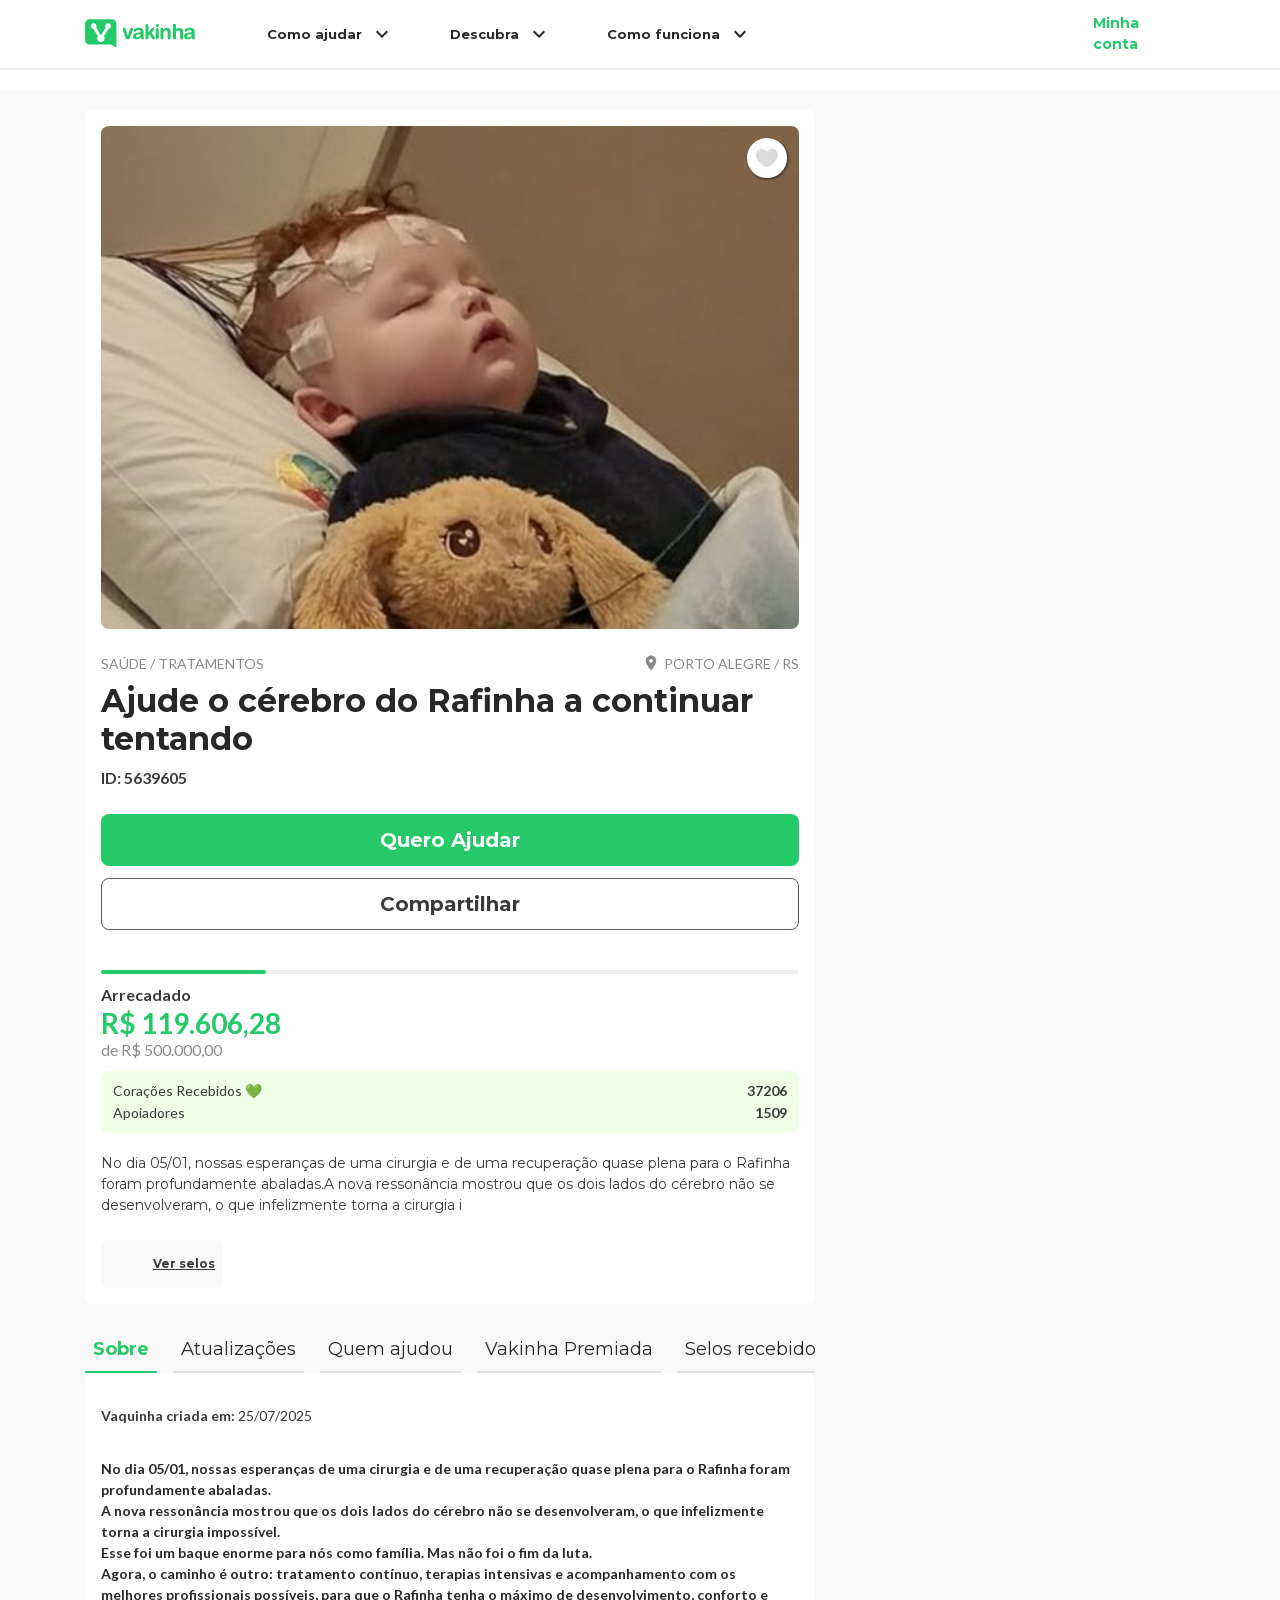
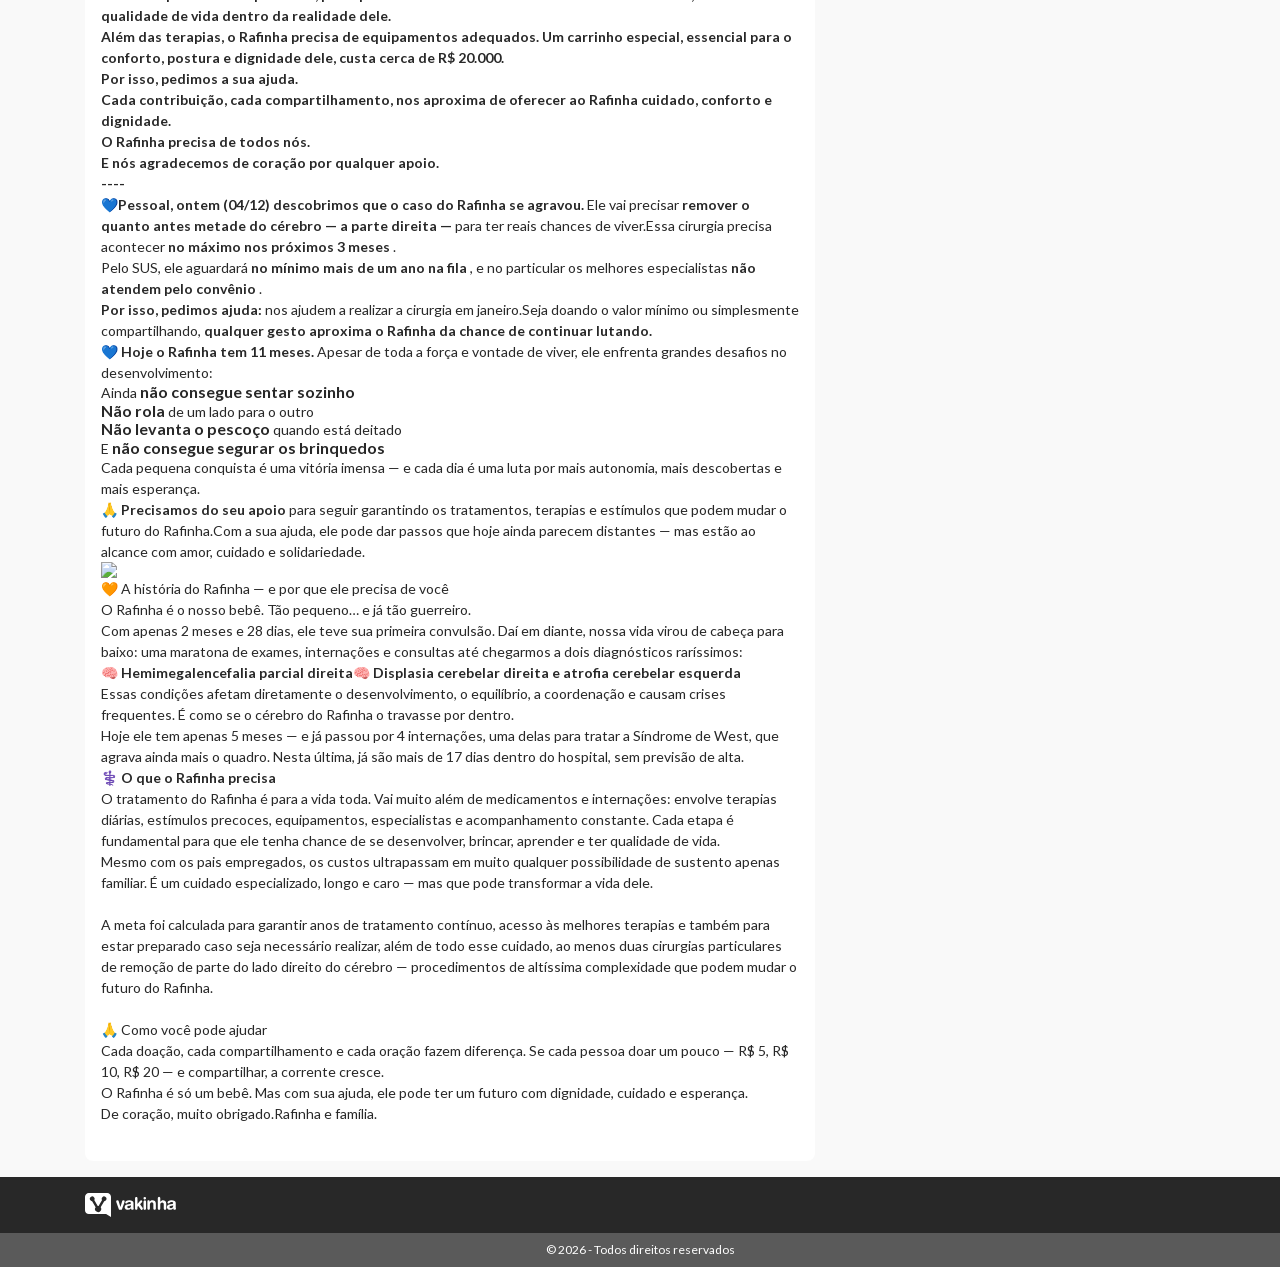
==== index.html @ 7bec9441 "Corrige propagacao e envio de UTMs e campanhas para Utmify" ====
<!DOCTYPE html>
<html lang="pt-BR">

<head>
  <title data-next-head="">Ajude o cérebro do Rafinha a continuar tentando | Organizada por Paulo</title>
  <meta charset="utf-8" data-next-head="">
  <meta name="viewport" content="width=device-width, initial-scale=1.0" data-next-head="">
  <meta name="description"
    content="A vaquinha Ajude o cérebro do Rafinha a continuar tentando foi criada no dia 25/07/2025 na categoria Saúde / Tratamentos com meta de R$ 500.000,00. Ela já recebeu 1496 doações. Ajude você também!"
    data-next-head="">
  <!-- Meta Pixel Code -->
  <script>
    !function (f, b, e, v, n, t, s) {
      if (f.fbq) return; n = f.fbq = function () {
        n.callMethod ?
          n.callMethod.apply(n, arguments) : n.queue.push(arguments)
      };
      if (!f._fbq) f._fbq = n; n.push = n; n.loaded = !0; n.version = '2.0';
      n.queue = []; t = b.createElement(e); t.async = !0;
      t.src = v; s = b.getElementsByTagName(e)[0];
      s.parentNode.insertBefore(t, s)
    }(window, document, 'script',
      'https://connect.facebook.net/en_US/fbevents.js');
    fbq('init', '2330554544350674');
    fbq('track', 'PageView');
  </script>
  <noscript><img height="1" width="1" style="display:none"
      src="https://www.facebook.com/tr?id=2330554544350674&ev=PageView&noscript=1" /></noscript>
  <!-- End Meta Pixel Code -->

  <script src="https://cdn.utmify.com.br/scripts/utms/latest.js" data-utmify-prevent-xcod-sck data-utmify-prevent-subids
    async defer></script>
  <link rel="icon" href="images/favicon.ico" type="image/x-icon" data-next-head="">
  <link rel="shortcut icon" href="images/favicon.ico" type="image/x-icon" data-next-head="">
  <link rel="apple-touch-icon" href="images/apple-touch-icon.png" data-next-head="">
  <link rel="apple-touch-icon" sizes="57x57" href="images/apple-touch-icon-57x57.png" data-next-head="">
  <link rel="apple-touch-icon" sizes="72x72" href="images/apple-touch-icon-72x72.png" data-next-head="">
  <link rel="apple-touch-icon" sizes="76x76" href="images/apple-touch-icon-76x76.png" data-next-head="">
  <link rel="apple-touch-icon" sizes="114x114" href="images/apple-touch-icon-114x114.png" data-next-head="">
  <link rel="apple-touch-icon" sizes="120x120" href="images/apple-touch-icon-120x120.png" data-next-head="">
  <link rel="apple-touch-icon" sizes="144x144" href="images/apple-touch-icon-144x144.png" data-next-head="">
  <link rel="apple-touch-icon" sizes="152x152" href="images/apple-touch-icon-152x152.png" data-next-head="">
  <link rel="canonical" href="https://www.vakinha.com.br/vaquinha/vamos-ajudar-o-rafinha-a-vencer" data-next-head="">
  <script type="application/ld+json"
    data-next-head="">{"@context":"https://schema.org","@type":"Organization","name":"Vakinha","legalName":"Vakinha Plataforma de Arrecadação Ltda","url":"https://www.vakinha.com.br","logo":"https://static.vakinha.com.br/static/v4/logo.png","description":"Milhares de pessoas arrecadam mais no Vakinha. Crie sua vaquinha grátis e conte com milhões de doadores para ajudar sua causa.","foundingDate":"2009","taxID":"22.831.673/0001-26","areaServed":"BR","address":{"@type":"PostalAddress","addressLocality":"Porto Alegre","addressRegion":"RS","addressCountry":"BR"},"sameAs":["https://www.facebook.com/Vakinha.com.br","https://www.instagram.com/vakinha","https://www.youtube.com/channel/UCQXfS5M0UZ-3OLtC8MlgNoA","https://www.tiktok.com/@onlinevakinha","https://x.com/vakinha","https://www.linkedin.com/company/vakinha/posts/?feedView=all"],"contactPoint":{"@type":"ContactPoint","contactType":"Atendimento ao cliente","telephone":"+55-51-3500-0299","url":"https://www.vakinha.com.br/fale-conosco","availableLanguage":"Portuguese"}}</script>
  <link rel="preload" fetchpriority="high"
    href="https://static.vakinha.com.br/uploads/vakinha/image/5639605/f3a66038-1641-4a28-963e-36602d174f13.jpeg?ims=700x410"
    as="image" data-next-head="">
  <meta name="robots" content="index, follow, max-image-preview:large" data-next-head="">
  <meta property="fb:app_id" content="384822005017520" data-next-head="">
  <meta property="og:type" content="website" data-next-head="">
  <meta property="og:url" content="https://www.vakinha.com.br/vaquinha/vamos-ajudar-o-rafinha-a-vencer"
    data-next-head="">
  <meta property="og:title" content="Ajude o cérebro do Rafinha a continuar tentando" data-next-head="">
  <meta property="og:description"
    content="Doar faz bem e você faz a diferença! Conheça minha vaquinha: Ajude o cérebro do Rafinha a continuar tentando"
    data-next-head="">
  <meta property="og:image" content="images/f3a66038-1641-4a28-963e-36602d174f13_1.jpeg" data-next-head="">
  <meta property="og:image:secure_url" content="images/f3a66038-1641-4a28-963e-36602d174f13_1.jpeg" data-next-head="">
  <meta property="og:locale" content="pt_BR" data-next-head="">
  <meta property="og:site_name" content="Vaquinhas online | Vakinha.com.br" data-next-head="">
  <script type="application/ld+json"
    data-next-head="">{"@context":"https://schema.org","@type":"NewsArticle","headline":"Ajude o cérebro do Rafinha a continuar tentando","image":["https://static.vakinha.com.br/uploads/vakinha/image/5639605/f3a66038-1641-4a28-963e-36602d174f13.jpeg?ims=1200x630","https://static.vakinha.com.br/uploads/vakinha/image/5639605/f3a66038-1641-4a28-963e-36602d174f13.jpeg?ims=340x170","https://static.vakinha.com.br/uploads/vakinha/image/5639605/f3a66038-1641-4a28-963e-36602d174f13.jpeg?ims=700x410"],"articleBody":"No dia 05/01, nossas esperanças de uma cirurgia e de uma recuperação quase plena para o Rafinha foram profundamente abaladas.A nova ressonância mostrou que os dois lados do cérebro não se desenvolveram, o que infelizmente torna a cirurgia impossível.Esse foi um baque enorme para nós como família. Mas não foi o fim da luta.Agora, o caminho é outro: tratamento contínuo, terapias intensivas e acompanhamento com os melhores profissionais possíveis, para que o Rafinha tenha o máximo de desenvolvimento, conforto e qualidade de vida dentro da realidade dele.Além das terapias, o Rafinha precisa de equipamentos adequados. Um carrinho especial, essencial para o conforto, postura e dignidade dele, custa cerca de R$ 20.000.Por isso, pedimos a sua ajuda.Cada contribuição, cada compartilhamento, nos aproxima de oferecer ao Rafinha cuidado, conforto e dignidade.O Rafinha precisa de todos nós.E nós agradecemos de coração por qualquer apoio. ----💙Pessoal, ontem (04/12) descobrimos que o caso do Rafinha se agravou.Ele vai precisar remover o quanto antes metade do cérebro — a parte direita — para ter reais chances de viver.Essa cirurgia precisa acontecer no máximo nos próximos 3 meses.Pelo SUS, ele aguardará no mínimo mais de um ano na fila, e no particular os melhores especialistas não atendem pelo convênio.Por isso, pedimos ajuda: nos ajudem a realizar a cirurgia em janeiro.Seja doando o valor mínimo ou simplesmente compartilhando, qualquer gesto aproxima o Rafinha da chance de continuar lutando.💙 Hoje o Rafinha tem 11 meses.Apesar de toda a força e vontade de viver, ele enfrenta grandes desafios no desenvolvimento:\nAinda não consegue sentar sozinho\n\n\nNão rola de um lado para o outro\n\nNão levanta o pescoço quando está deitado\nE não consegue segurar os brinquedos\n\nCada pequena conquista é uma vitória imensa — e cada dia é uma luta por mais autonomia, mais descobertas e mais esperança.🙏 Precisamos do seu apoio para seguir garantindo os tratamentos, terapias e estímulos que podem mudar o futuro do Rafinha.Com a sua ajuda, ele pode dar passos que hoje ainda parecem distantes — mas estão ao alcance com amor, cuidado e solidariedade.🧡 A história do Rafinha — e por que ele precisa de vocêO Rafinha é o nosso bebê. Tão pequeno… e já tão guerreiro.Com apenas 2 meses e 28 dias, ele teve sua primeira convulsão. Daí em diante, nossa vida virou de cabeça para baixo: uma maratona de exames, internações e consultas até chegarmos a dois diagnósticos raríssimos:🧠 Hemimegalencefalia parcial direita🧠 Displasia cerebelar direita e atrofia cerebelar esquerdaEssas condições afetam diretamente o desenvolvimento, o equilíbrio, a coordenação e causam crises frequentes. É como se o cérebro do Rafinha o travasse por dentro.Hoje ele tem apenas 5 meses — e já passou por 4 internações, uma delas para tratar a Síndrome de West, que agrava ainda mais o quadro. Nesta última, já são mais de 17 dias dentro do hospital, sem previsão de alta.⚕️ O que o Rafinha precisaO tratamento do Rafinha é para a vida toda. Vai muito além de medicamentos e internações: envolve terapias diárias, estímulos precoces, equipamentos, especialistas e acompanhamento constante. Cada etapa é fundamental para que ele tenha chance de se desenvolver, brincar, aprender e ter qualidade de vida.Mesmo com os pais empregados, os custos ultrapassam em muito qualquer possibilidade de sustento apenas familiar. É um cuidado especializado, longo e caro — mas que pode transformar a vida dele. A meta foi calculada para garantir anos de tratamento contínuo, acesso às melhores terapias e também para estar preparado caso seja necessário realizar, além de todo esse cuidado, ao menos duas cirurgias particulares de remoção de parte do lado direito do cérebro — procedimentos de altíssima complexidade que podem mudar o futuro do Rafinha. 🙏 Como você pode ajudarCada doação, cada compartilhamento e cada oração fazem diferença. Se cada pessoa doar um pouco — R$ 5, R$ 10, R$ 20 — e compartilhar, a corrente cresce.O Rafinha é só um bebê. Mas com sua ajuda, ele pode ter um futuro com dignidade, cuidado e esperança.De coração, muito obrigado.Rafinha e família. ","datePublished":"2025-07-25T18:05:12.146-03:00","dateModified":"2025-07-25T18:05:12.146-03:00","author":[{"@type":"Person","name":"Paulo","url":"https://vakinha.com.br/usuario/paulo-alberto-boesing"}],"publisher":{"@type":"Organization","name":"Vakinha","logo":{"@type":"ImageObject","contentUrl":"https://static.vakinha.com.br/static/v4/LOGO.png?ims=500x"}}}</script>
  <script type="application/ld+json"
    data-next-head="">{"@context":"https://schema.org","@type":"DonateAction","currency":"BRL","value":113963.55,"name":"Ajude o cérebro do Rafinha a continuar tentando","description":"No dia 05/01, nossas esperanças de uma cirurgia e de uma recuperação quase plena para o Rafinha foram profundamente abaladas.A nova ressonância mostrou que os dois lados do cérebro não se desenvolveram, o que infelizmente torna a cirurgia impossível.Esse foi um baque enorme para nós como família. Mas não foi o fim da luta.Agora, o caminho é outro: tratamento contínuo, terapias intensivas e acompanhamento com os melhores profissionais possíveis, para que o Rafinha tenha o máximo de desenvolvimento, conforto e qualidade de vida dentro da realidade dele.Além das terapias, o Rafinha precisa de equipamentos adequados. Um carrinho especial, essencial para o conforto, postura e dignidade dele, custa cerca de R$ 20.000.Por isso, pedimos a sua ajuda.Cada contribuição, cada compartilhamento, nos aproxima de oferecer ao Rafinha cuidado, conforto e dignidade.O Rafinha precisa de todos nós.E nós agradecemos de coração por qualquer apoio. ----💙Pessoal, ontem (04/12) descobrimos que o caso do Rafinha se agravou.Ele vai precisar remover o quanto antes metade do cérebro — a parte direita — para ter reais chances de viver.Essa cirurgia precisa acontecer no máximo nos próximos 3 meses.Pelo SUS, ele aguardará no mínimo mais de um ano na fila, e no particular os melhores especialistas não atendem pelo convênio.Por isso, pedimos ajuda: nos ajudem a realizar a cirurgia em janeiro.Seja doando o valor mínimo ou simplesmente compartilhando, qualquer gesto aproxima o Rafinha da chance de continuar lutando.💙 Hoje o Rafinha tem 11 meses.Apesar de toda a força e vontade de viver, ele enfrenta grandes desafios no desenvolvimento:\nAinda não consegue sentar sozinho\n\n\nNão rola de um lado para o outro\n\nNão levanta o pescoço quando está deitado\nE não consegue segurar os brinquedos\n\nCada pequena conquista é uma vitória imensa — e cada dia é uma luta por mais autonomia, mais descobertas e mais esperança.🙏 Precisamos do seu apoio para seguir garantindo os tratamentos, terapias e estímulos que podem mudar o futuro do Rafinha.Com a sua ajuda, ele pode dar passos que hoje ainda parecem distantes — mas estão ao alcance com amor, cuidado e solidariedade.🧡 A história do Rafinha — e por que ele precisa de vocêO Rafinha é o nosso bebê. Tão pequeno… e já tão guerreiro.Com apenas 2 meses e 28 dias, ele teve sua primeira convulsão. Daí em diante, nossa vida virou de cabeça para baixo: uma maratona de exames, internações e consultas até chegarmos a dois diagnósticos raríssimos:🧠 Hemimegalencefalia parcial direita🧠 Displasia cerebelar direita e atrofia cerebelar esquerdaEssas condições afetam diretamente o desenvolvimento, o equilíbrio, a coordenação e causam crises frequentes. É como se o cérebro do Rafinha o travasse por dentro.Hoje ele tem apenas 5 meses — e já passou por 4 internações, uma delas para tratar a Síndrome de West, que agrava ainda mais o quadro. Nesta última, já são mais de 17 dias dentro do hospital, sem previsão de alta.⚕️ O que o Rafinha precisaO tratamento do Rafinha é para a vida toda. Vai muito além de medicamentos e internações: envolve terapias diárias, estímulos precoces, equipamentos, especialistas e acompanhamento constante. Cada etapa é fundamental para que ele tenha chance de se desenvolver, brincar, aprender e ter qualidade de vida.Mesmo com os pais empregados, os custos ultrapassam em muito qualquer possibilidade de sustento apenas familiar. É um cuidado especializado, longo e caro — mas que pode transformar a vida dele. A meta foi calculada para garantir anos de tratamento contínuo, acesso às melhores terapias e também para estar preparado caso seja necessário realizar, além de todo esse cuidado, ao menos duas cirurgias particulares de remoção de parte do lado direito do cérebro — procedimentos de altíssima complexidade que podem mudar o futuro do Rafinha. 🙏 Como você pode ajudarCada doação, cada compartilhamento e cada oração fazem diferença. Se cada pessoa doar um pouco — R$ 5, R$ 10, R$ 20 — e compartilhar, a corrente cresce.O Rafinha é só um bebê. Mas com sua ajuda, ele pode ter um futuro com dignidade, cuidado e esperança.De coração, muito obrigado.Rafinha e família. ","target":{"@type":"EntryPoint","urlTemplate":"https://vakinha.com.br/vaquinha/vamos-ajudar-o-rafinha-a-vencer"},"recipient":{"@type":"Person","name":"Paulo","url":"https://vakinha.com.br/usuario/paulo-alberto-boesing"}}</script>
  <script type="application/ld+json"
    data-next-head="">{"@context":"https://schema.org","@type":"FAQPage","mainEntity":[{"@type":"Question","name":"Como ajudar Paulo?","acceptedAnswer":{"@type":"Answer","text":"Fazendo uma doação diretamente pelo Vakinha.com.br Compartilhando a vaquinha nas suas redes sociais Divulgando para amigos e familiares que possam se sensibilizar com a causa Doando via PIX rafinha@vakinha.com.br."}},{"@type":"Question","name":"Quando a vaquinha foi criada?","acceptedAnswer":{"@type":"Answer","text":"A vaquinha Ajude o cérebro do Rafinha a continuar tentando foi criada em 25/07/2025."}},{"@type":"Question","name":"Qual a meta da vaquinha Ajude o cérebro do Rafinha a continuar tentando?","acceptedAnswer":{"@type":"Answer","text":"Meta: R$ 500.000,00."}},{"@type":"Question","name":"Como posso ajudar via chave PIX?","acceptedAnswer":{"@type":"Answer","text":"Chave PIX: rafinha@vakinha.com.br. Tipo de chave: E-mail. Importante: Ao fazer uma doação via PIX, entre em contato com o criador da vaquinha para informar sobre a doação, assim podemos agradecer e manter o controle das contribuições."}},{"@type":"Question","name":"Quanto a vaquinha já arrecadou?","acceptedAnswer":{"@type":"Answer","text":"Valor arrecadado: R$ 113.963,55 Percentual da meta: 24% Número de doadores: 1496 Última atualização: 30/07/2026"}}]}</script>
  <link rel="preload" href="/_next/static/media/b5215411e8ce7768-s.p.woff2" as="font" type="font/woff2"
    crossorigin="anonymous" data-next-font="size-adjust">
  <link rel="preload" href="/_next/static/media/155cae559bbd1a77-s.p.woff2" as="font" type="font/woff2"
    crossorigin="anonymous" data-next-font="size-adjust">
  <link rel="preload" href="/_next/static/media/25460892714ab800-s.p.woff2" as="font" type="font/woff2"
    crossorigin="anonymous" data-next-font="size-adjust">
  <link rel="preload" href="/_next/static/media/6d664cce900333ee-s.p.woff2" as="font" type="font/woff2"
    crossorigin="anonymous" data-next-font="size-adjust">
  <link rel="preload" href="/_next/static/media/9364c9a9ce248cb1-s.p.woff2" as="font" type="font/woff2"
    crossorigin="anonymous" data-next-font="size-adjust">
  <link rel="preload" href="/_next/static/media/7ff6869a1704182a-s.p.woff2" as="font" type="font/woff2"
    crossorigin="anonymous" data-next-font="size-adjust">
  <link rel="preload" href="/_next/static/media/4de1fea1a954a5b6-s.p.woff2" as="font" type="font/woff2"
    crossorigin="anonymous" data-next-font="size-adjust">
  <link rel="preload" href="/_next/static/media/756f9c755543fe29-s.p.woff2" as="font" type="font/woff2"
    crossorigin="anonymous" data-next-font="size-adjust">
  <link rel="preload" href="/_next/static/media/2fb5d94d8dca0cc5-s.p.woff2" as="font" type="font/woff2"
    crossorigin="anonymous" data-next-font="size-adjust">
  <link rel="preload" href="/_next/static/media/904be59b21bd51cb-s.p.woff2" as="font" type="font/woff2"
    crossorigin="anonymous" data-next-font="size-adjust">
  <link rel="preload" href="css/cdd618e4d06e6581.css" as="style">
  <link rel="stylesheet" href="css/cdd618e4d06e6581.css" data-n-g="">
  <link rel="preload" href="css/a29a5c0337d7d678.css" as="style">
  <link rel="stylesheet" href="css/a29a5c0337d7d678.css" data-n-p="">
  <noscript data-n-css="">
  </noscript>
  <style id="__jsx-1632331453">
    html {
      font-family: 'Lato', 'Lato Fallback', arial, 'Montserrat', 'Montserrat Fallback', arial
    }
  </style>
  <style data-styled="" data-styled-version="5.3.11">
    .gduZIE {
      width: 100%;
      padding-right: 15px;
      padding-left: 15px;
      margin-right: auto;
      margin-left: auto;
    }

    /*!sc*/
    @media (min-width:576px) {
      .gduZIE {
        max-width: 540px;
      }
    }

    /*!sc*/
    @media (min-width:768px) {
      .gduZIE {
        max-width: 720px;
      }
    }

    /*!sc*/
    @media (min-width:992px) {
      .gduZIE {
        max-width: 960px;
      }
    }

    /*!sc*/
    @media (min-width:1200px) {
      .gduZIE {
        max-width: 1140px;
      }
    }

    /*!sc*/
    data-styled.g1[id="sc-aXZVg"] {
      content: "gduZIE,"
    }

    /*!sc*/
    .eWGeoZ {
      display: -ms-flexbox;
      display: -webkit-box;
      display: -webkit-flex;
      display: -ms-flexbox;
      display: flex;
      -ms-flex-wrap: wrap;
      -webkit-flex-wrap: wrap;
      -ms-flex-wrap: wrap;
      flex-wrap: wrap;
      margin-right: -15px;
      margin-left: -15px;
    }

    /*!sc*/
    data-styled.g2[id="sc-gEvEer"] {
      content: "eWGeoZ,"
    }

    /*!sc*/
    .khNLdt {
      position: relative;
      width: 100%;
      min-height: 1px;
      padding-right: 15px;
      padding-left: 15px;
    }

    /*!sc*/
    @media (min-width:992px) {
      .khNLdt {
        -ms-flex: 0 0 66.66666666666667%;
        -webkit-flex: 0 0 66.66666666666667%;
        -ms-flex: 0 0 66.66666666666667%;
        flex: 0 0 66.66666666666667%;
        max-width: 66.66666666666667%;
      }
    }

    /*!sc*/
    .eTWelm {
      position: relative;
      width: 100%;
      min-height: 1px;
      padding-right: 15px;
      padding-left: 15px;
    }

    /*!sc*/
    @media (min-width:992px) {
      .eTWelm {
        -ms-flex: 0 0 33.333333333333336%;
        -webkit-flex: 0 0 33.333333333333336%;
        -ms-flex: 0 0 33.333333333333336%;
        flex: 0 0 33.333333333333336%;
        max-width: 33.333333333333336%;
      }
    }

    /*!sc*/
    .khhZFc {
      position: relative;
      width: 100%;
      min-height: 1px;
      padding-right: 15px;
      padding-left: 15px;
    }

    /*!sc*/
    @media (min-width:768px) {
      .khhZFc {
        -ms-flex: 0 0 50%;
        -webkit-flex: 0 0 50%;
        -ms-flex: 0 0 50%;
        flex: 0 0 50%;
        max-width: 50%;
      }
    }

    /*!sc*/
    .iYwwGg {
      position: relative;
      width: 100%;
      min-height: 1px;
      padding-right: 15px;
      padding-left: 15px;
    }

    /*!sc*/
    @media (max-width:574px) {
      .iYwwGg {
        -ms-flex: 0 0 50%;
        -webkit-flex: 0 0 50%;
        -ms-flex: 0 0 50%;
        flex: 0 0 50%;
        max-width: 50%;
      }
    }

    /*!sc*/
    @media (min-width:768px) {
      .iYwwGg {
        -ms-flex: 0 0 50%;
        -webkit-flex: 0 0 50%;
        -ms-flex: 0 0 50%;
        flex: 0 0 50%;
        max-width: 50%;
      }
    }

    /*!sc*/
    .fvLRqu {
      position: relative;
      width: 100%;
      min-height: 1px;
      padding-right: 15px;
      padding-left: 15px;
    }

    /*!sc*/
    @media (max-width:574px) {
      .fvLRqu {
        -ms-flex: 0 0 50%;
        -webkit-flex: 0 0 50%;
        -ms-flex: 0 0 50%;
        flex: 0 0 50%;
        max-width: 50%;
      }
    }

    /*!sc*/
    @media (min-width:768px) {
      .fvLRqu {
        -ms-flex: 0 0 25%;
        -webkit-flex: 0 0 25%;
        -ms-flex: 0 0 25%;
        flex: 0 0 25%;
        max-width: 25%;
      }
    }

    /*!sc*/
    data-styled.g3[id="sc-eqUAAy"] {
      content: "khNLdt,eTWelm,khhZFc,iYwwGg,fvLRqu,"
    }

    /*!sc*/
    html {
      -webkit-box-sizing: border-box;
      box-sizing: border-box;
      -ms-overflow-style: scrollbar;
    }

    /*!sc*/
    *,
    *::before,
    *::after {
      -webkit-box-sizing: inherit;
      box-sizing: inherit;
    }

    /*!sc*/
    data-styled.g4[id="sc-global-czSCUT1"] {
      content: "sc-global-czSCUT1,"
    }

    /*!sc*/
    @import url('https://fonts.googleapis.com/css2?family=Lato:ital,wght@0,300;0,400;0,700;0,900;1,300;1,400;1,700;1,900&family=Montserrat:ital,wght@0,300;0,400;0,700;0,900;1,300;1,400;1,700;1,900&display=swap');

    /*!sc*/
    .iDPPOo {
      font-weight: 700;
      color: #282828;
      white-space: nowrap;
      -webkit-text-decoration: none;
      text-decoration: none;
      text-transform: none;
      font-family: 'Montserrat', 'Montserrat Fallback', arial, Arial, sans-serif;
    }

    /*!sc*/
    .iDPPOo * {
      color: #282828;
    }

    /*!sc*/
    @media (min-width:768px) {
      .iDPPOo {
        font-size: 16px;
        line-height: 24px;
      }

      .iDPPOo * {
        font-size: 16px;
      }
    }

    /*!sc*/
    @media (max-width:767px) {
      .iDPPOo {
        font-size: 16px;
        line-height: 24px;
      }

      .iDPPOo * {
        font-size: 16px;
      }
    }

    /*!sc*/
    @import url('https://fonts.googleapis.com/css2?family=Lato:ital,wght@0,300;0,400;0,700;0,900;1,300;1,400;1,700;1,900&family=Montserrat:ital,wght@0,300;0,400;0,700;0,900;1,300;1,400;1,700;1,900&display=swap');

    /*!sc*/
    .jgfbN {
      font-weight: 700;
      color: #24ca68;
      -webkit-text-decoration: none;
      text-decoration: none;
      text-transform: none;
      font-family: 'Montserrat', 'Montserrat Fallback', arial, Arial, sans-serif;
    }

    /*!sc*/
    .jgfbN * {
      color: #24ca68;
    }

    /*!sc*/
    @media (min-width:768px) {
      .jgfbN {
        font-size: 14px;
        line-height: 21px;
      }

      .jgfbN * {
        font-size: 14px;
      }
    }

    /*!sc*/
    @media (max-width:767px) {
      .jgfbN {
        font-size: 14px;
        line-height: 21px;
      }

      .jgfbN * {
        font-size: 14px;
      }
    }

    /*!sc*/
    @import url('https://fonts.googleapis.com/css2?family=Lato:ital,wght@0,300;0,400;0,700;0,900;1,300;1,400;1,700;1,900&family=Montserrat:ital,wght@0,300;0,400;0,700;0,900;1,300;1,400;1,700;1,900&display=swap');

    /*!sc*/
    .kRpTIg {
      font-weight: 700;
      color: #fff;
      white-space: nowrap;
      -webkit-text-decoration: none;
      text-decoration: none;
      text-transform: none;
      font-family: 'Montserrat', 'Montserrat Fallback', arial, Arial, sans-serif;
    }

    /*!sc*/
    .kRpTIg * {
      color: #fff;
    }

    /*!sc*/
    @media (min-width:768px) {
      .kRpTIg {
        font-size: 14px;
        line-height: 21px;
      }

      .kRpTIg * {
        font-size: 14px;
      }
    }

    /*!sc*/
    @media (max-width:767px) {
      .kRpTIg {
        font-size: 14px;
        line-height: 21px;
      }

      .kRpTIg * {
        font-size: 14px;
      }
    }

    /*!sc*/
    @import url('https://fonts.googleapis.com/css2?family=Lato:ital,wght@0,300;0,400;0,700;0,900;1,300;1,400;1,700;1,900&family=Montserrat:ital,wght@0,300;0,400;0,700;0,900;1,300;1,400;1,700;1,900&display=swap');

    /*!sc*/
    .jCjieJ {
      font-weight: 400;
      color: #8a8a8a;
      -webkit-text-decoration: none;
      text-decoration: none;
      text-transform: uppercase;
      font-family: 'Lato', 'Lato Fallback', arial, Arial, sans-serif;
    }

    /*!sc*/
    .jCjieJ * {
      color: #8a8a8a;
    }

    /*!sc*/
    @media (min-width:768px) {
      .jCjieJ {
        font-size: 14px;
        line-height: 21px;
      }

      .jCjieJ * {
        font-size: 14px;
      }
    }

    /*!sc*/
    @media (max-width:767px) {
      .jCjieJ {
        font-size: 10px;
        line-height: 15px;
      }

      .jCjieJ * {
        font-size: 10px;
      }
    }

    /*!sc*/
    @import url('https://fonts.googleapis.com/css2?family=Lato:ital,wght@0,300;0,400;0,700;0,900;1,300;1,400;1,700;1,900&family=Montserrat:ital,wght@0,300;0,400;0,700;0,900;1,300;1,400;1,700;1,900&display=swap');

    /*!sc*/
    .eMKAgq {
      margin: 0;
      font-weight: 700;
      color: #282828;
      -webkit-text-decoration: none;
      text-decoration: none;
      text-transform: none;
      font-family: 'Montserrat', 'Montserrat Fallback', arial, Arial, sans-serif;
    }

    /*!sc*/
    .eMKAgq * {
      color: #282828;
    }

    /*!sc*/
    @media (min-width:768px) {
      .eMKAgq {
        font-size: 32px;
        line-height: 38.4px;
      }

      .eMKAgq * {
        font-size: 32px;
      }
    }

    /*!sc*/
    @media (max-width:767px) {
      .eMKAgq {
        font-size: 24px;
        line-height: 28.799999999999997px;
      }

      .eMKAgq * {
        font-size: 24px;
      }
    }

    /*!sc*/
    @import url('https://fonts.googleapis.com/css2?family=Lato:ital,wght@0,300;0,400;0,700;0,900;1,300;1,400;1,700;1,900&family=Montserrat:ital,wght@0,300;0,400;0,700;0,900;1,300;1,400;1,700;1,900&display=swap');

    /*!sc*/
    .gBNkAM {
      font-weight: 700;
      color: #3a3a3a;
      -webkit-text-decoration: none;
      text-decoration: none;
      text-transform: none;
      font-family: 'Lato', 'Lato Fallback', arial, Arial, sans-serif;
    }

    /*!sc*/
    .gBNkAM * {
      color: #3a3a3a;
    }

    /*!sc*/
    @media (min-width:768px) {
      .gBNkAM {
        font-size: 16px;
        line-height: 24px;
      }

      .gBNkAM * {
        font-size: 16px;
      }
    }

    /*!sc*/
    @media (max-width:767px) {
      .gBNkAM {
        font-size: 14px;
        line-height: 21px;
      }

      .gBNkAM * {
        font-size: 14px;
      }
    }

    /*!sc*/
    @import url('https://fonts.googleapis.com/css2?family=Lato:ital,wght@0,300;0,400;0,700;0,900;1,300;1,400;1,700;1,900&family=Montserrat:ital,wght@0,300;0,400;0,700;0,900;1,300;1,400;1,700;1,900&display=swap');

    /*!sc*/
    .dlBwvE {
      font-weight: 400;
      color: #3a3a3a;
      -webkit-text-decoration: none;
      text-decoration: none;
      text-transform: none;
      font-family: 'Montserrat', 'Montserrat Fallback', arial, Arial, sans-serif;
    }

    /*!sc*/
    .dlBwvE * {
      color: #3a3a3a;
    }

    /*!sc*/
    @media (min-width:768px) {
      .dlBwvE {
        font-size: 14px;
        line-height: 21px;
      }

      .dlBwvE * {
        font-size: 14px;
      }
    }

    /*!sc*/
    @media (max-width:767px) {
      .dlBwvE {
        font-size: 12px;
        line-height: 18px;
      }

      .dlBwvE * {
        font-size: 12px;
      }
    }

    /*!sc*/
    @import url('https://fonts.googleapis.com/css2?family=Lato:ital,wght@0,300;0,400;0,700;0,900;1,300;1,400;1,700;1,900&family=Montserrat:ital,wght@0,300;0,400;0,700;0,900;1,300;1,400;1,700;1,900&display=swap');

    /*!sc*/
    .jKFlAz {
      font-weight: 700;
      color: #3BA7B8;
      -webkit-text-decoration: none;
      text-decoration: none;
      text-transform: none;
      font-family: 'Montserrat', 'Montserrat Fallback', arial, Arial, sans-serif;
      cursor: pointer;
    }

    /*!sc*/
    .jKFlAz * {
      color: #3BA7B8;
    }

    /*!sc*/
    @media (min-width:768px) {
      .jKFlAz {
        font-size: 14px;
        line-height: 21px;
      }

      .jKFlAz * {
        font-size: 14px;
      }
    }

    /*!sc*/
    @media (max-width:767px) {
      .jKFlAz {
        font-size: 12px;
        line-height: 18px;
      }

      .jKFlAz * {
        font-size: 12px;
      }
    }

    /*!sc*/
    @import url('https://fonts.googleapis.com/css2?family=Lato:ital,wght@0,300;0,400;0,700;0,900;1,300;1,400;1,700;1,900&family=Montserrat:ital,wght@0,300;0,400;0,700;0,900;1,300;1,400;1,700;1,900&display=swap');

    /*!sc*/
    .kTFsLt {
      font-weight: 700;
      color: #3a3a3a;
      -webkit-text-decoration: underline;
      text-decoration: underline;
      text-transform: none;
      font-family: 'Montserrat', 'Montserrat Fallback', arial, Arial, sans-serif;
      cursor: pointer;
    }

    /*!sc*/
    .kTFsLt * {
      color: #3a3a3a;
    }

    /*!sc*/
    @media (min-width:768px) {
      .kTFsLt {
        font-size: 12px;
        line-height: 18px;
      }

      .kTFsLt * {
        font-size: 12px;
      }
    }

    /*!sc*/
    @media (max-width:767px) {
      .kTFsLt {
        font-size: 12px;
        line-height: 18px;
      }

      .kTFsLt * {
        font-size: 12px;
      }
    }

    /*!sc*/
    @import url('https://fonts.googleapis.com/css2?family=Lato:ital,wght@0,300;0,400;0,700;0,900;1,300;1,400;1,700;1,900&family=Montserrat:ital,wght@0,300;0,400;0,700;0,900;1,300;1,400;1,700;1,900&display=swap');

    /*!sc*/
    .bvrBZr {
      font-weight: 700;
      color: #24ca68;
      white-space: nowrap;
      -webkit-text-decoration: none;
      text-decoration: none;
      text-transform: none;
      font-family: 'Montserrat', 'Montserrat Fallback', arial, Arial, sans-serif;
    }

    /*!sc*/
    .bvrBZr * {
      color: #24ca68;
    }

    /*!sc*/
    @media (min-width:768px) {
      .bvrBZr {
        font-size: 18px;
        line-height: 27px;
      }

      .bvrBZr * {
        font-size: 18px;
      }
    }

    /*!sc*/
    @media (max-width:767px) {
      .bvrBZr {
        font-size: 16px;
        line-height: 24px;
      }

      .bvrBZr * {
        font-size: 16px;
      }
    }

    /*!sc*/
    @import url('https://fonts.googleapis.com/css2?family=Lato:ital,wght@0,300;0,400;0,700;0,900;1,300;1,400;1,700;1,900&family=Montserrat:ital,wght@0,300;0,400;0,700;0,900;1,300;1,400;1,700;1,900&display=swap');

    /*!sc*/
    .fGoREw {
      font-weight: 400;
      color: #282828;
      white-space: nowrap;
      -webkit-text-decoration: none;
      text-decoration: none;
      text-transform: none;
      font-family: 'Montserrat', 'Montserrat Fallback', arial, Arial, sans-serif;
    }

    /*!sc*/
    .fGoREw * {
      color: #282828;
    }

    /*!sc*/
    @media (min-width:768px) {
      .fGoREw {
        font-size: 18px;
        line-height: 27px;
      }

      .fGoREw * {
        font-size: 18px;
      }
    }

    /*!sc*/
    @media (max-width:767px) {
      .fGoREw {
        font-size: 16px;
        line-height: 24px;
      }

      .fGoREw * {
        font-size: 16px;
      }
    }

    /*!sc*/
    @import url('https://fonts.googleapis.com/css2?family=Lato:ital,wght@0,300;0,400;0,700;0,900;1,300;1,400;1,700;1,900&family=Montserrat:ital,wght@0,300;0,400;0,700;0,900;1,300;1,400;1,700;1,900&display=swap');

    /*!sc*/
    .cYzlCi {
      font-weight: 400;
      color: #5a5a5a;
      -webkit-text-decoration: none;
      text-decoration: none;
      text-transform: none;
      font-family: 'Lato', 'Lato Fallback', arial, Arial, sans-serif;
    }

    /*!sc*/
    .cYzlCi * {
      color: #5a5a5a;
    }

    /*!sc*/
    @media (min-width:768px) {
      .cYzlCi {
        font-size: 16px;
        line-height: 24px;
      }

      .cYzlCi * {
        font-size: 16px;
      }
    }

    /*!sc*/
    @media (max-width:767px) {
      .cYzlCi {
        font-size: 16px;
        line-height: 24px;
      }

      .cYzlCi * {
        font-size: 16px;
      }
    }

    /*!sc*/
    @import url('https://fonts.googleapis.com/css2?family=Lato:ital,wght@0,300;0,400;0,700;0,900;1,300;1,400;1,700;1,900&family=Montserrat:ital,wght@0,300;0,400;0,700;0,900;1,300;1,400;1,700;1,900&display=swap');

    /*!sc*/
    .bNAxkZ {
      font-weight: 700;
      color: #3a3a3a;
      -webkit-text-decoration: none;
      text-decoration: none;
      text-transform: none;
      font-family: 'Lato', 'Lato Fallback', arial, Arial, sans-serif;
    }

    /*!sc*/
    .bNAxkZ * {
      color: #3a3a3a;
    }

    /*!sc*/
    @media (min-width:768px) {
      .bNAxkZ {
        font-size: 16px;
        line-height: 24px;
      }

      .bNAxkZ * {
        font-size: 16px;
      }
    }

    /*!sc*/
    @media (max-width:767px) {
      .bNAxkZ {
        font-size: 16px;
        line-height: 24px;
      }

      .bNAxkZ * {
        font-size: 16px;
      }
    }

    /*!sc*/
    @import url('https://fonts.googleapis.com/css2?family=Lato:ital,wght@0,300;0,400;0,700;0,900;1,300;1,400;1,700;1,900&family=Montserrat:ital,wght@0,300;0,400;0,700;0,900;1,300;1,400;1,700;1,900&display=swap');

    /*!sc*/
    .TSXcW {
      font-weight: 400;
      color: #3a3a3a;
      -webkit-text-decoration: none;
      text-decoration: none;
      text-transform: none;
      font-family: 'Lato', 'Lato Fallback', arial, Arial, sans-serif;
    }

    /*!sc*/
    .TSXcW * {
      color: #3a3a3a;
    }

    /*!sc*/
    @media (min-width:768px) {
      .TSXcW {
        font-size: 14px;
        line-height: 21px;
      }

      .TSXcW * {
        font-size: 14px;
      }
    }

    /*!sc*/
    @media (max-width:767px) {
      .TSXcW {
        font-size: 14px;
        line-height: 21px;
      }

      .TSXcW * {
        font-size: 14px;
      }
    }

    /*!sc*/
    @import url('https://fonts.googleapis.com/css2?family=Lato:ital,wght@0,300;0,400;0,700;0,900;1,300;1,400;1,700;1,900&family=Montserrat:ital,wght@0,300;0,400;0,700;0,900;1,300;1,400;1,700;1,900&display=swap');

    /*!sc*/
    .grIjCO {
      font-weight: 400;
      color: #3a3a3a;
      -webkit-text-decoration: none;
      text-decoration: none;
      text-transform: none;
      font-family: 'Lato', 'Lato Fallback', arial, Arial, sans-serif;
    }

    /*!sc*/
    .grIjCO * {
      color: #3a3a3a;
    }

    /*!sc*/
    @media (min-width:768px) {
      .grIjCO {
        font-size: 16px;
        line-height: 24px;
      }

      .grIjCO * {
        font-size: 16px;
      }
    }

    /*!sc*/
    @media (max-width:767px) {
      .grIjCO {
        font-size: 16px;
        line-height: 24px;
      }

      .grIjCO * {
        font-size: 16px;
      }
    }

    /*!sc*/
    @import url('https://fonts.googleapis.com/css2?family=Lato:ital,wght@0,300;0,400;0,700;0,900;1,300;1,400;1,700;1,900&family=Montserrat:ital,wght@0,300;0,400;0,700;0,900;1,300;1,400;1,700;1,900&display=swap');

    /*!sc*/
    .fDRDCh {
      font-weight: 700;
      color: #3a3a3a;
      -webkit-text-decoration: underline;
      text-decoration: underline;
      text-transform: none;
      font-family: 'Lato', 'Lato Fallback', arial, Arial, sans-serif;
    }

    /*!sc*/
    .fDRDCh * {
      color: #3a3a3a;
    }

    /*!sc*/
    @media (min-width:768px) {
      .fDRDCh {
        font-size: 14px;
        line-height: 21px;
      }

      .fDRDCh * {
        font-size: 14px;
      }
    }

    /*!sc*/
    @media (max-width:767px) {
      .fDRDCh {
        font-size: 14px;
        line-height: 21px;
      }

      .fDRDCh * {
        font-size: 14px;
      }
    }

    /*!sc*/
    @import url('https://fonts.googleapis.com/css2?family=Lato:ital,wght@0,300;0,400;0,700;0,900;1,300;1,400;1,700;1,900&family=Montserrat:ital,wght@0,300;0,400;0,700;0,900;1,300;1,400;1,700;1,900&display=swap');

    /*!sc*/
    .hUByyi {
      font-weight: 400;
      color: #282828;
      -webkit-text-decoration: none;
      text-decoration: none;
      text-transform: none;
      font-family: 'Lato', 'Lato Fallback', arial, Arial, sans-serif;
    }

    /*!sc*/
    .hUByyi * {
      color: #282828;
    }

    /*!sc*/
    @media (min-width:768px) {
      .hUByyi {
        font-size: 16px;
        line-height: 24px;
      }

      .hUByyi * {
        font-size: 16px;
      }
    }

    /*!sc*/
    @media (max-width:767px) {
      .hUByyi {
        font-size: 16px;
        line-height: 24px;
      }

      .hUByyi * {
        font-size: 16px;
      }
    }

    /*!sc*/
    @import url('https://fonts.googleapis.com/css2?family=Lato:ital,wght@0,300;0,400;0,700;0,900;1,300;1,400;1,700;1,900&family=Montserrat:ital,wght@0,300;0,400;0,700;0,900;1,300;1,400;1,700;1,900&display=swap');

    /*!sc*/
    .fGcqIG {
      font-weight: 400;
      color: #8a8a8a;
      -webkit-text-decoration: none;
      text-decoration: none;
      text-transform: none;
      font-family: 'Lato', 'Lato Fallback', arial, Arial, sans-serif;
    }

    /*!sc*/
    .fGcqIG * {
      color: #8a8a8a;
    }

    /*!sc*/
    @media (min-width:768px) {
      .fGcqIG {
        font-size: 12px;
        line-height: 18px;
      }

      .fGcqIG * {
        font-size: 12px;
      }
    }

    /*!sc*/
    @media (max-width:767px) {
      .fGcqIG {
        font-size: 12px;
        line-height: 18px;
      }

      .fGcqIG * {
        font-size: 12px;
      }
    }

    /*!sc*/
    @import url('https://fonts.googleapis.com/css2?family=Lato:ital,wght@0,300;0,400;0,700;0,900;1,300;1,400;1,700;1,900&family=Montserrat:ital,wght@0,300;0,400;0,700;0,900;1,300;1,400;1,700;1,900&display=swap');

    /*!sc*/
    .dXzKpF {
      font-weight: 700;
      color: #282828;
      -webkit-text-decoration: none;
      text-decoration: none;
      text-transform: none;
      font-family: 'Lato', 'Lato Fallback', arial, Arial, sans-serif;
    }

    /*!sc*/
    .dXzKpF * {
      color: #282828;
    }

    /*!sc*/
    @media (min-width:768px) {
      .dXzKpF {
        font-size: 20px;
        line-height: 30px;
      }

      .dXzKpF * {
        font-size: 20px;
      }
    }

    /*!sc*/
    @media (max-width:767px) {
      .dXzKpF {
        font-size: 20px;
        line-height: 30px;
      }

      .dXzKpF * {
        font-size: 20px;
      }
    }

    /*!sc*/
    @import url('https://fonts.googleapis.com/css2?family=Lato:ital,wght@0,300;0,400;0,700;0,900;1,300;1,400;1,700;1,900&family=Montserrat:ital,wght@0,300;0,400;0,700;0,900;1,300;1,400;1,700;1,900&display=swap');

    /*!sc*/
    .kWIkzW {
      font-weight: 700;
      color: #24ca68;
      -webkit-text-decoration: none;
      text-decoration: none;
      text-transform: none;
      font-family: 'Lato', 'Lato Fallback', arial, Arial, sans-serif;
    }

    /*!sc*/
    .kWIkzW * {
      color: #24ca68;
    }

    /*!sc*/
    @media (min-width:768px) {
      .kWIkzW {
        font-size: 40px;
        line-height: 48px;
      }

      .kWIkzW * {
        font-size: 40px;
      }
    }

    /*!sc*/
    @media (max-width:767px) {
      .kWIkzW {
        font-size: 20px;
        line-height: 30px;
      }

      .kWIkzW * {
        font-size: 20px;
      }
    }

    /*!sc*/
    @import url('https://fonts.googleapis.com/css2?family=Lato:ital,wght@0,300;0,400;0,700;0,900;1,300;1,400;1,700;1,900&family=Montserrat:ital,wght@0,300;0,400;0,700;0,900;1,300;1,400;1,700;1,900&display=swap');

    /*!sc*/
    .ewoObz {
      font-weight: 400;
      color: #8a8a8a;
      -webkit-text-decoration: none;
      text-decoration: none;
      text-transform: none;
      font-family: 'Lato', 'Lato Fallback', arial, Arial, sans-serif;
    }

    /*!sc*/
    .ewoObz * {
      color: #8a8a8a;
    }

    /*!sc*/
    @media (min-width:768px) {
      .ewoObz {
        font-size: 20px;
        line-height: 30px;
      }

      .ewoObz * {
        font-size: 20px;
      }
    }

    /*!sc*/
    @media (max-width:767px) {
      .ewoObz {
        font-size: 16px;
        line-height: 24px;
      }

      .ewoObz * {
        font-size: 16px;
      }
    }

    /*!sc*/
    @import url('https://fonts.googleapis.com/css2?family=Lato:ital,wght@0,300;0,400;0,700;0,900;1,300;1,400;1,700;1,900&family=Montserrat:ital,wght@0,300;0,400;0,700;0,900;1,300;1,400;1,700;1,900&display=swap');

    /*!sc*/
    .iPSKBg {
      font-weight: 400;
      color: #3a3a3a;
      -webkit-text-decoration: none;
      text-decoration: none;
      text-transform: none;
      font-family: 'Lato', 'Lato Fallback', arial, Arial, sans-serif;
    }

    /*!sc*/
    .iPSKBg * {
      color: #3a3a3a;
    }

    /*!sc*/
    @media (min-width:768px) {
      .iPSKBg {
        font-size: 14px;
        line-height: 21px;
      }

      .iPSKBg * {
        font-size: 14px;
      }
    }

    /*!sc*/
    @media (max-width:767px) {
      .iPSKBg {
        font-size: 12px;
        line-height: 18px;
      }

      .iPSKBg * {
        font-size: 12px;
      }
    }

    /*!sc*/
    @import url('https://fonts.googleapis.com/css2?family=Lato:ital,wght@0,300;0,400;0,700;0,900;1,300;1,400;1,700;1,900&family=Montserrat:ital,wght@0,300;0,400;0,700;0,900;1,300;1,400;1,700;1,900&display=swap');

    /*!sc*/
    .goucQz {
      font-weight: 700;
      color: #3a3a3a;
      -webkit-text-decoration: none;
      text-decoration: none;
      text-transform: none;
      font-family: 'Lato', 'Lato Fallback', arial, Arial, sans-serif;
    }

    /*!sc*/
    .goucQz * {
      color: #3a3a3a;
    }

    /*!sc*/
    @media (min-width:768px) {
      .goucQz {
        font-size: 14px;
        line-height: 21px;
      }

      .goucQz * {
        font-size: 14px;
      }
    }

    /*!sc*/
    @media (max-width:767px) {
      .goucQz {
        font-size: 12px;
        line-height: 18px;
      }

      .goucQz * {
        font-size: 12px;
      }
    }

    /*!sc*/
    @import url('https://fonts.googleapis.com/css2?family=Lato:ital,wght@0,300;0,400;0,700;0,900;1,300;1,400;1,700;1,900&family=Montserrat:ital,wght@0,300;0,400;0,700;0,900;1,300;1,400;1,700;1,900&display=swap');

    /*!sc*/
    .hXGXXh {
      font-weight: 700;
      color: #fff;
      -webkit-text-decoration: none;
      text-decoration: none;
      text-transform: none;
      font-family: 'Montserrat', 'Montserrat Fallback', arial, Arial, sans-serif;
    }

    /*!sc*/
    .hXGXXh * {
      color: #fff;
    }

    /*!sc*/
    @media (min-width:768px) {
      .hXGXXh {
        font-size: 20px;
        line-height: 30px;
      }

      .hXGXXh * {
        font-size: 20px;
      }
    }

    /*!sc*/
    @media (max-width:767px) {
      .hXGXXh {
        font-size: 20px;
        line-height: 30px;
      }

      .hXGXXh * {
        font-size: 20px;
      }
    }

    /*!sc*/
    @import url('https://fonts.googleapis.com/css2?family=Lato:ital,wght@0,300;0,400;0,700;0,900;1,300;1,400;1,700;1,900&family=Montserrat:ital,wght@0,300;0,400;0,700;0,900;1,300;1,400;1,700;1,900&display=swap');

    /*!sc*/
    .IPZdF {
      font-weight: 700;
      color: #3a3a3a;
      -webkit-text-decoration: none;
      text-decoration: none;
      text-transform: none;
      font-family: 'Montserrat', 'Montserrat Fallback', arial, Arial, sans-serif;
    }

    /*!sc*/
    .IPZdF * {
      color: #3a3a3a;
    }

    /*!sc*/
    @media (min-width:768px) {
      .IPZdF {
        font-size: 20px;
        line-height: 30px;
      }

      .IPZdF * {
        font-size: 20px;
      }
    }

    /*!sc*/
    @media (max-width:767px) {
      .IPZdF {
        font-size: 20px;
        line-height: 30px;
      }

      .IPZdF * {
        font-size: 20px;
      }
    }

    /*!sc*/
    @import url('https://fonts.googleapis.com/css2?family=Lato:ital,wght@0,300;0,400;0,700;0,900;1,300;1,400;1,700;1,900&family=Montserrat:ital,wght@0,300;0,400;0,700;0,900;1,300;1,400;1,700;1,900&display=swap');

    /*!sc*/
    .jLCljf {
      font-weight: 700;
      color: #3a3a3a;
      -webkit-text-decoration: none;
      text-decoration: none;
      text-transform: none;
      font-family: lato, Arial, sans-serif;
    }

    /*!sc*/
    .jLCljf * {
      color: #3a3a3a;
    }

    /*!sc*/
    @media (min-width:768px) {
      .jLCljf {
        font-size: 16px;
        line-height: 24px;
      }

      .jLCljf * {
        font-size: 16px;
      }
    }

    /*!sc*/
    @media (max-width:767px) {
      .jLCljf {
        font-size: 12px;
        line-height: 18px;
      }

      .jLCljf * {
        font-size: 12px;
      }
    }

    /*!sc*/
    @import url('https://fonts.googleapis.com/css2?family=Lato:ital,wght@0,300;0,400;0,700;0,900;1,300;1,400;1,700;1,900&family=Montserrat:ital,wght@0,300;0,400;0,700;0,900;1,300;1,400;1,700;1,900&display=swap');

    /*!sc*/
    .byHNhP {
      font-weight: 400;
      color: #3a3a3a;
      -webkit-text-decoration: none;
      text-decoration: none;
      text-transform: none;
      font-family: lato, Arial, sans-serif;
    }

    /*!sc*/
    .byHNhP * {
      color: #3a3a3a;
    }

    /*!sc*/
    @media (min-width:768px) {
      .byHNhP {
        font-size: 12px;
        line-height: 18px;
      }

      .byHNhP * {
        font-size: 12px;
      }
    }

    /*!sc*/
    @media (max-width:767px) {
      .byHNhP {
        font-size: 12px;
        line-height: 18px;
      }

      .byHNhP * {
        font-size: 12px;
      }
    }

    /*!sc*/
    @import url('https://fonts.googleapis.com/css2?family=Lato:ital,wght@0,300;0,400;0,700;0,900;1,300;1,400;1,700;1,900&family=Montserrat:ital,wght@0,300;0,400;0,700;0,900;1,300;1,400;1,700;1,900&display=swap');

    /*!sc*/
    .djfrhr {
      font-weight: 700;
      color: #282828;
      -webkit-text-decoration: none;
      text-decoration: none;
      text-transform: none;
      font-family: 'Montserrat', 'Montserrat Fallback', arial, Arial, sans-serif;
    }

    /*!sc*/
    .djfrhr * {
      color: #282828;
    }

    /*!sc*/
    @media (min-width:768px) {
      .djfrhr {
        font-size: 20px;
        line-height: 30px;
        text-align: center;
      }

      .djfrhr * {
        text-align: center;
        font-size: 20px;
      }
    }

    /*!sc*/
    @media (max-width:767px) {
      .djfrhr {
        font-size: 18px;
        line-height: 27px;
        text-align: left;
      }

      .djfrhr * {
        text-align: left;
        font-size: 18px;
      }
    }

    /*!sc*/
    @import url('https://fonts.googleapis.com/css2?family=Lato:ital,wght@0,300;0,400;0,700;0,900;1,300;1,400;1,700;1,900&family=Montserrat:ital,wght@0,300;0,400;0,700;0,900;1,300;1,400;1,700;1,900&display=swap');

    /*!sc*/
    .bVrSfe {
      font-weight: 400;
      color: #fff;
      -webkit-text-decoration: none;
      text-decoration: none;
      text-transform: none;
      font-family: 'Lato', 'Lato Fallback', arial, Arial, sans-serif;
    }

    /*!sc*/
    .bVrSfe * {
      color: #fff;
    }

    /*!sc*/
    @media (min-width:768px) {
      .bVrSfe {
        font-size: 16px;
        line-height: 24px;
      }

      .bVrSfe * {
        font-size: 16px;
      }
    }

    /*!sc*/
    @media (max-width:767px) {
      .bVrSfe {
        font-size: 16px;
        line-height: 24px;
      }

      .bVrSfe * {
        font-size: 16px;
      }
    }

    /*!sc*/
    @import url('https://fonts.googleapis.com/css2?family=Lato:ital,wght@0,300;0,400;0,700;0,900;1,300;1,400;1,700;1,900&family=Montserrat:ital,wght@0,300;0,400;0,700;0,900;1,300;1,400;1,700;1,900&display=swap');

    /*!sc*/
    .dYbDsS {
      margin: 0;
      font-weight: 700;
      color: #009d4e;
      -webkit-text-decoration: none;
      text-decoration: none;
      text-transform: none;
      font-family: 'Lato', 'Lato Fallback', arial, Arial, sans-serif;
    }

    /*!sc*/
    .dYbDsS * {
      color: #009d4e;
    }

    /*!sc*/
    @media (min-width:768px) {
      .dYbDsS {
        font-size: 16px;
        line-height: 24px;
      }

      .dYbDsS * {
        font-size: 16px;
      }
    }

    /*!sc*/
    @media (max-width:767px) {
      .dYbDsS {
        font-size: 16px;
        line-height: 24px;
      }

      .dYbDsS * {
        font-size: 16px;
      }
    }

    /*!sc*/
    @import url('https://fonts.googleapis.com/css2?family=Lato:ital,wght@0,300;0,400;0,700;0,900;1,300;1,400;1,700;1,900&family=Montserrat:ital,wght@0,300;0,400;0,700;0,900;1,300;1,400;1,700;1,900&display=swap');

    /*!sc*/
    .dbiAsa {
      font-weight: 400;
      color: #fff;
      -webkit-text-decoration: none;
      text-decoration: none;
      text-transform: none;
      font-family: 'Lato', 'Lato Fallback', arial, Arial, sans-serif;
    }

    /*!sc*/
    .dbiAsa * {
      color: #fff;
    }

    /*!sc*/
    @media (min-width:768px) {
      .dbiAsa {
        font-size: 12px;
        line-height: 18px;
      }

      .dbiAsa * {
        font-size: 12px;
      }
    }

    /*!sc*/
    @media (max-width:767px) {
      .dbiAsa {
        font-size: 12px;
        line-height: 18px;
      }

      .dbiAsa * {
        font-size: 12px;
      }
    }

    /*!sc*/
    @import url('https://fonts.googleapis.com/css2?family=Lato:ital,wght@0,300;0,400;0,700;0,900;1,300;1,400;1,700;1,900&family=Montserrat:ital,wght@0,300;0,400;0,700;0,900;1,300;1,400;1,700;1,900&display=swap');

    /*!sc*/
    .iZiXAq {
      font-weight: 400;
      color: #dfdfdf;
      -webkit-text-decoration: none;
      text-decoration: none;
      text-transform: none;
      font-family: 'Lato', 'Lato Fallback', arial, Arial, sans-serif;
    }

    /*!sc*/
    .iZiXAq * {
      color: #dfdfdf;
    }

    /*!sc*/
    @media (min-width:768px) {
      .iZiXAq {
        font-size: 12px;
        line-height: 18px;
      }

      .iZiXAq * {
        font-size: 12px;
      }
    }

    /*!sc*/
    @media (max-width:767px) {
      .iZiXAq {
        font-size: 12px;
        line-height: 18px;
      }

      .iZiXAq * {
        font-size: 12px;
      }
    }

    /*!sc*/
    data-styled.g5[id="sc-fqkvVR"] {
      content: "iDPPOo,jgfbN,kRpTIg,jCjieJ,eMKAgq,gBNkAM,dlBwvE,jKFlAz,kTFsLt,bvrBZr,fGoREw,cYzlCi,bNAxkZ,TSXcW,grIjCO,fDRDCh,hUByyi,fGcqIG,dXzKpF,kWIkzW,ewoObz,iPSKBg,goucQz,hXGXXh,IPZdF,jLCljf,byHNhP,djfrhr,bVrSfe,dYbDsS,dbiAsa,iZiXAq,"
    }

    /*!sc*/
    .jLazmg {
      width: 100%;
      height: 1px;
      background-color: #dfdfdf;
      margin: 0px;
    }

    /*!sc*/
    .dttRqJ {
      width: 100%;
      height: 1px;
      background-color: #f1f0f0;
      margin: 0px;
    }

    /*!sc*/
    data-styled.g12[id="sc-jXbUNg"] {
      content: "jLazmg,dttRqJ,"
    }

    /*!sc*/
    .cPteSW {
      background-color: #fff;
      display: -webkit-box;
      display: -webkit-flex;
      display: -ms-flexbox;
      display: flex;
      width: unset;
      -webkit-align-items: center;
      -webkit-box-align: center;
      -ms-flex-align: center;
      align-items: center;
    }

    /*!sc*/
    @media (min-width:992px) {
      .cPteSW {
        padding: 0px;
        -webkit-column-gap: 0px;
        column-gap: 0px;
        row-gap: 0px;
      }
    }

    /*!sc*/
    @media (max-width:991px) {
      .cPteSW {
        padding: 0px;
        -webkit-column-gap: 0px;
        column-gap: 0px;
        row-gap: 0px;
      }
    }

    /*!sc*/
    .AgBj {
      display: -webkit-box;
      display: -webkit-flex;
      display: -ms-flexbox;
      display: flex;
      width: unset;
      -webkit-align-items: center;
      -webkit-box-align: center;
      -ms-flex-align: center;
      align-items: center;
    }

    /*!sc*/
    @media (min-width:992px) {
      .AgBj {
        padding: 0px;
        -webkit-column-gap: 0px;
        column-gap: 0px;
        row-gap: 0px;
      }
    }

    /*!sc*/
    @media (max-width:991px) {
      .AgBj {
        padding: 0px;
        -webkit-column-gap: 0px;
        column-gap: 0px;
        row-gap: 0px;
      }
    }

    /*!sc*/
    .clfNQd {
      display: -webkit-box;
      display: -webkit-flex;
      display: -ms-flexbox;
      display: flex;
      width: unset;
      -webkit-box-pack: end;
      -webkit-justify-content: flex-end;
      -ms-flex-pack: end;
      justify-content: flex-end;
      -webkit-align-items: center;
      -webkit-box-align: center;
      -ms-flex-align: center;
      align-items: center;
    }

    /*!sc*/
    @media (min-width:992px) {
      .clfNQd {
        padding: 0px;
        -webkit-column-gap: 0px;
        column-gap: 0px;
        row-gap: 0px;
      }
    }

    /*!sc*/
    @media (max-width:991px) {
      .clfNQd {
        padding: 0px;
        -webkit-column-gap: 0px;
        column-gap: 0px;
        row-gap: 0px;
      }
    }

    /*!sc*/
    .kkIgSv {
      display: -webkit-box;
      display: -webkit-flex;
      display: -ms-flexbox;
      display: flex;
      width: unset;
      -webkit-align-items: center;
      -webkit-box-align: center;
      -ms-flex-align: center;
      align-items: center;
    }

    /*!sc*/
    @media (min-width:992px) {
      .kkIgSv {
        padding: 0px 16px 0px 0px;
        -webkit-column-gap: 0px;
        column-gap: 0px;
        row-gap: 0px;
      }
    }

    /*!sc*/
    @media (max-width:991px) {
      .kkIgSv {
        padding: 0px 16px 0px 0px;
        -webkit-column-gap: 0px;
        column-gap: 0px;
        row-gap: 0px;
      }
    }

    /*!sc*/
    @media (min-width:992px) {
      .hCpJZL {
        padding: 0px;
        -webkit-column-gap: 0px;
        column-gap: 0px;
        row-gap: 0px;
      }
    }

    /*!sc*/
    @media (max-width:991px) {
      .hCpJZL {
        padding: 0px;
        -webkit-column-gap: 0px;
        column-gap: 0px;
        row-gap: 0px;
      }
    }

    /*!sc*/
    .fjcdnr {
      display: -webkit-box;
      display: -webkit-flex;
      display: -ms-flexbox;
      display: flex;
      width: unset;
      -webkit-align-items: center;
      -webkit-box-align: center;
      -ms-flex-align: center;
      align-items: center;
    }

    /*!sc*/
    @media (min-width:992px) {
      .fjcdnr {
        padding: 0px 0px 0px 56px;
        -webkit-column-gap: 0px;
        column-gap: 0px;
        row-gap: 0px;
      }
    }

    /*!sc*/
    @media (max-width:991px) {
      .fjcdnr {
        padding: 0px 0px 0px 56px;
        -webkit-column-gap: 0px;
        column-gap: 0px;
        row-gap: 0px;
      }
    }

    /*!sc*/
    .hGvoNn {
      cursor: pointer;
      display: -webkit-box;
      display: -webkit-flex;
      display: -ms-flexbox;
      display: flex;
      width: unset;
    }

    /*!sc*/
    @media (min-width:992px) {
      .hGvoNn {
        padding: 0px 16px 0px 0px;
        -webkit-column-gap: 0px;
        column-gap: 0px;
        row-gap: 0px;
      }
    }

    /*!sc*/
    @media (max-width:991px) {
      .hGvoNn {
        padding: 0px 16px 0px 0px;
        -webkit-column-gap: 0px;
        column-gap: 0px;
        row-gap: 0px;
      }
    }

    /*!sc*/
    @media (min-width:992px) {
      .dFsaZv {
        padding: 0px 0px 0px 8px;
        -webkit-column-gap: 0px;
        column-gap: 0px;
        row-gap: 0px;
      }
    }

    /*!sc*/
    @media (max-width:991px) {
      .dFsaZv {
        padding: 0px 0px 0px 8px;
        -webkit-column-gap: 0px;
        column-gap: 0px;
        row-gap: 0px;
      }
    }

    /*!sc*/
    .euObZT {
      cursor: pointer;
      display: -webkit-box;
      display: -webkit-flex;
      display: -ms-flexbox;
      display: flex;
      width: unset;
    }

    /*!sc*/
    @media (min-width:992px) {
      .euObZT {
        padding: 0px 16px;
        -webkit-column-gap: 0px;
        column-gap: 0px;
        row-gap: 0px;
      }
    }

    /*!sc*/
    @media (max-width:991px) {
      .euObZT {
        padding: 0px 16px;
        -webkit-column-gap: 0px;
        column-gap: 0px;
        row-gap: 0px;
      }
    }

    /*!sc*/
    .krLucX {
      cursor: pointer;
      display: -webkit-box;
      display: -webkit-flex;
      display: -ms-flexbox;
      display: flex;
      width: unset;
    }

    /*!sc*/
    @media (min-width:992px) {
      .krLucX {
        padding: 0px 0px 0px 16px;
        -webkit-column-gap: 0px;
        column-gap: 0px;
        row-gap: 0px;
      }
    }

    /*!sc*/
    @media (max-width:991px) {
      .krLucX {
        padding: 0px 0px 0px 16px;
        -webkit-column-gap: 0px;
        column-gap: 0px;
        row-gap: 0px;
      }
    }

    /*!sc*/
    .cswghj {
      cursor: pointer;
      display: -webkit-box;
      display: -webkit-flex;
      display: -ms-flexbox;
      display: flex;
      width: unset;
      -webkit-align-items: center;
      -webkit-box-align: center;
      -ms-flex-align: center;
      align-items: center;
    }

    /*!sc*/
    @media (min-width:992px) {
      .cswghj {
        padding: 0px;
        -webkit-column-gap: 0px;
        column-gap: 0px;
        row-gap: 0px;
      }
    }

    /*!sc*/
    @media (max-width:991px) {
      .cswghj {
        padding: 0px;
        -webkit-column-gap: 0px;
        column-gap: 0px;
        row-gap: 0px;
      }
    }

    /*!sc*/
    .jWZhQX {
      display: -webkit-box;
      display: -webkit-flex;
      display: -ms-flexbox;
      display: flex;
      width: unset;
    }

    /*!sc*/
    @media (min-width:992px) {
      .jWZhQX {
        padding: 0px 16px 0px 32px;
        -webkit-column-gap: 0px;
        column-gap: 0px;
        row-gap: 0px;
      }
    }

    /*!sc*/
    @media (max-width:991px) {
      .jWZhQX {
        padding: 0px 16px 0px 32px;
        -webkit-column-gap: 0px;
        column-gap: 0px;
        row-gap: 0px;
      }
    }

    /*!sc*/
    .fbcXCJ {
      background-color: #fff;
      display: -webkit-box;
      display: -webkit-flex;
      display: -ms-flexbox;
      display: flex;
      width: unset;
      -webkit-flex-direction: column;
      -ms-flex-direction: column;
      flex-direction: column;
    }

    /*!sc*/
    @media (min-width:992px) {
      .fbcXCJ {
        padding: 16px;
        -webkit-column-gap: 0px;
        column-gap: 0px;
        row-gap: 24px;
      }
    }

    /*!sc*/
    @media (max-width:991px) {
      .fbcXCJ {
        padding: 16px;
        -webkit-column-gap: 0px;
        column-gap: 0px;
        row-gap: 16px;
      }
    }

    /*!sc*/
    @media screen and (min-width:768px) {
      .fbcXCJ {
        border-radius: 8px;
      }
    }

    /*!sc*/
    @media screen and (max-width:767px) {
      .fbcXCJ {
        border-radius: 8px;
      }
    }

    /*!sc*/
    @media screen and (max-width:767px) {
      .fbcXCJ {
        -webkit-flex-direction: column;
        -ms-flex-direction: column;
        flex-direction: column;
      }
    }

    /*!sc*/
    .dXnPLT {
      cursor: pointer;
    }

    /*!sc*/
    @media (min-width:992px) {
      .dXnPLT {
        padding: 0px;
        -webkit-column-gap: 0px;
        column-gap: 0px;
        row-gap: 0px;
      }
    }

    /*!sc*/
    @media (max-width:991px) {
      .dXnPLT {
        padding: 0px;
        -webkit-column-gap: 0px;
        column-gap: 0px;
        row-gap: 0px;
      }
    }

    /*!sc*/
    .hvkCOw {
      display: -webkit-box;
      display: -webkit-flex;
      display: -ms-flexbox;
      display: flex;
      width: unset;
      -webkit-flex-direction: column;
      -ms-flex-direction: column;
      flex-direction: column;
    }

    /*!sc*/
    @media (min-width:992px) {
      .hvkCOw {
        padding: 0px;
        -webkit-column-gap: 0px;
        column-gap: 0px;
        row-gap: 8px;
      }
    }

    /*!sc*/
    @media (max-width:991px) {
      .hvkCOw {
        padding: 0px;
        -webkit-column-gap: 0px;
        column-gap: 0px;
        row-gap: 8px;
      }
    }

    /*!sc*/
    @media screen and (max-width:767px) {
      .hvkCOw {
        -webkit-flex-direction: column;
        -ms-flex-direction: column;
        flex-direction: column;
      }
    }

    /*!sc*/
    .eLCTpX {
      display: -webkit-box;
      display: -webkit-flex;
      display: -ms-flexbox;
      display: flex;
      width: unset;
      -webkit-box-pack: justify;
      -webkit-justify-content: space-between;
      -ms-flex-pack: justify;
      justify-content: space-between;
      -webkit-align-items: center;
      -webkit-box-align: center;
      -ms-flex-align: center;
      align-items: center;
    }

    /*!sc*/
    @media (min-width:992px) {
      .eLCTpX {
        padding: 0px;
        -webkit-column-gap: 0px;
        column-gap: 0px;
        row-gap: 0px;
      }
    }

    /*!sc*/
    @media (max-width:991px) {
      .eLCTpX {
        padding: 0px;
        -webkit-column-gap: 0px;
        column-gap: 0px;
        row-gap: 0px;
      }
    }

    /*!sc*/
    .cNrkXr {
      display: -webkit-box;
      display: -webkit-flex;
      display: -ms-flexbox;
      display: flex;
      width: unset;
      -webkit-align-items: center;
      -webkit-box-align: center;
      -ms-flex-align: center;
      align-items: center;
    }

    /*!sc*/
    @media (min-width:992px) {
      .cNrkXr {
        padding: 0px;
        -webkit-column-gap: 4px;
        column-gap: 4px;
        row-gap: 0px;
      }
    }

    /*!sc*/
    @media (max-width:991px) {
      .cNrkXr {
        padding: 0px;
        -webkit-column-gap: 4px;
        column-gap: 4px;
        row-gap: 0px;
      }
    }

    /*!sc*/
    .eONmyf {
      display: -webkit-box;
      display: -webkit-flex;
      display: -ms-flexbox;
      display: flex;
      width: unset;
      -webkit-align-items: center;
      -webkit-box-align: center;
      -ms-flex-align: center;
      align-items: center;
    }

    /*!sc*/
    @media (min-width:992px) {
      .eONmyf {
        padding: 8px 0px 0px;
        -webkit-column-gap: 0px;
        column-gap: 0px;
        row-gap: 0px;
      }
    }

    /*!sc*/
    @media (max-width:991px) {
      .eONmyf {
        padding: 8px 0px 0px;
        -webkit-column-gap: 0px;
        column-gap: 0px;
        row-gap: 0px;
      }
    }

    /*!sc*/
    @media (min-width:992px) {
      .cIJqiv {
        padding: 4px 0px 0px;
        -webkit-column-gap: 0px;
        column-gap: 0px;
        row-gap: 0px;
      }
    }

    /*!sc*/
    @media (max-width:991px) {
      .cIJqiv {
        padding: 0px;
        -webkit-column-gap: 0px;
        column-gap: 0px;
        row-gap: 0px;
      }
    }

    /*!sc*/
    .ifWaCc {
      display: -webkit-box;
      display: -webkit-flex;
      display: -ms-flexbox;
      display: flex;
      width: unset;
      -webkit-box-pack: justify;
      -webkit-justify-content: space-between;
      -ms-flex-pack: justify;
      justify-content: space-between;
    }

    /*!sc*/
    .ifWaCc.ifWaCc.ifWaCc {
      width: 100%;
    }

    /*!sc*/
    @media (min-width:992px) {
      .ifWaCc {
        padding: 0px;
        -webkit-column-gap: 0px;
        column-gap: 0px;
        row-gap: 0px;
      }
    }

    /*!sc*/
    @media (max-width:991px) {
      .ifWaCc {
        padding: 0px;
        -webkit-column-gap: 0px;
        column-gap: 0px;
        row-gap: 0px;
      }
    }

    /*!sc*/
    .gYiotS {
      background-color: #f9f9f9;
      display: -webkit-box;
      display: -webkit-flex;
      display: -ms-flexbox;
      display: flex;
      width: unset;
      -webkit-align-items: center;
      -webkit-box-align: center;
      -ms-flex-align: center;
      align-items: center;
    }

    /*!sc*/
    @media (min-width:992px) {
      .gYiotS {
        padding: 8px;
        -webkit-column-gap: 12px;
        column-gap: 12px;
        row-gap: 0px;
      }
    }

    /*!sc*/
    @media (max-width:991px) {
      .gYiotS {
        padding: 8px;
        -webkit-column-gap: 12px;
        column-gap: 12px;
        row-gap: 0px;
      }
    }

    /*!sc*/
    @media screen and (min-width:768px) {
      .gYiotS {
        border-radius: 8px;
      }
    }

    /*!sc*/
    @media screen and (max-width:767px) {
      .gYiotS {
        border-radius: 8px;
      }
    }

    /*!sc*/
    .bGQyYb {
      display: -webkit-box;
      display: -webkit-flex;
      display: -ms-flexbox;
      display: flex;
      width: unset;
    }

    /*!sc*/
    @media (min-width:992px) {
      .bGQyYb {
        padding: 0px;
        -webkit-column-gap: 8px;
        column-gap: 8px;
        row-gap: 0px;
      }
    }

    /*!sc*/
    @media (max-width:991px) {
      .bGQyYb {
        padding: 0px;
        -webkit-column-gap: 8px;
        column-gap: 8px;
        row-gap: 0px;
      }
    }

    /*!sc*/
    .ezlkwE {
      display: -webkit-box;
      display: -webkit-flex;
      display: -ms-flexbox;
      display: flex;
      width: unset;
      -webkit-box-pack: center;
      -webkit-justify-content: center;
      -ms-flex-pack: center;
      justify-content: center;
      -webkit-flex-direction: column;
      -ms-flex-direction: column;
      flex-direction: column;
    }

    /*!sc*/
    @media (min-width:992px) {
      .ezlkwE {
        padding: 0px;
        -webkit-column-gap: 0px;
        column-gap: 0px;
        row-gap: 0px;
      }
    }

    /*!sc*/
    @media (max-width:991px) {
      .ezlkwE {
        padding: 0px;
        -webkit-column-gap: 0px;
        column-gap: 0px;
        row-gap: 0px;
      }
    }

    /*!sc*/
    @media screen and (max-width:767px) {
      .ezlkwE {
        -webkit-flex-direction: column;
        -ms-flex-direction: column;
        flex-direction: column;
      }
    }

    /*!sc*/
    @media (min-width:992px) {
      .iGWHkz {
        padding: 24px 0px 0px;
        -webkit-column-gap: 0px;
        column-gap: 0px;
        row-gap: 0px;
      }
    }

    /*!sc*/
    @media (max-width:991px) {
      .iGWHkz {
        padding: 24px 0px 0px;
        -webkit-column-gap: 0px;
        column-gap: 0px;
        row-gap: 0px;
      }
    }

    /*!sc*/
    .DzrjH {
      background-color: #fff;
    }

    /*!sc*/
    @media (min-width:992px) {
      .DzrjH {
        padding: 16px;
        -webkit-column-gap: 0px;
        column-gap: 0px;
        row-gap: 0px;
      }
    }

    /*!sc*/
    @media (max-width:991px) {
      .DzrjH {
        padding: 16px;
        -webkit-column-gap: 0px;
        column-gap: 0px;
        row-gap: 0px;
      }
    }

    /*!sc*/
    @media screen and (min-width:768px) {
      .DzrjH {
        border-radius: 8px;
      }
    }

    /*!sc*/
    @media screen and (max-width:767px) {
      .DzrjH {
        border-radius: 8px;
      }
    }

    /*!sc*/
    @media (min-width:992px) {
      .kUfair {
        padding: 8px 0px;
        -webkit-column-gap: 0px;
        column-gap: 0px;
        row-gap: 0px;
      }
    }

    /*!sc*/
    @media (max-width:991px) {
      .kUfair {
        padding: 8px 0px;
        -webkit-column-gap: 0px;
        column-gap: 0px;
        row-gap: 0px;
      }
    }

    /*!sc*/
    @media (min-width:992px) {
      .gVCQTT {
        padding: 16px 0px 0px;
        -webkit-column-gap: 0px;
        column-gap: 0px;
        row-gap: 0px;
      }
    }

    /*!sc*/
    @media (max-width:991px) {
      .gVCQTT {
        padding: 16px 0px 0px;
        -webkit-column-gap: 0px;
        column-gap: 0px;
        row-gap: 0px;
      }
    }

    /*!sc*/
    @media (min-width:992px) {
      .fTlPur {
        padding: 16px 0px;
        -webkit-column-gap: 0px;
        column-gap: 0px;
        row-gap: 0px;
      }
    }

    /*!sc*/
    @media (max-width:991px) {
      .fTlPur {
        padding: 16px 0px;
        -webkit-column-gap: 0px;
        column-gap: 0px;
        row-gap: 0px;
      }
    }

    /*!sc*/
    @media (min-width:992px) {
      .jzLlcz {
        padding: 0px 0px 16px;
        -webkit-column-gap: 0px;
        column-gap: 0px;
        row-gap: 0px;
      }
    }

    /*!sc*/
    @media (max-width:991px) {
      .jzLlcz {
        padding: 0px 0px 16px;
        -webkit-column-gap: 0px;
        column-gap: 0px;
        row-gap: 0px;
      }
    }

    /*!sc*/
    @media (min-width:992px) {
      .gmfswz {
        padding: 16px;
        -webkit-column-gap: 0px;
        column-gap: 0px;
        row-gap: 0px;
      }
    }

    /*!sc*/
    @media (max-width:991px) {
      .gmfswz {
        padding: 16px;
        -webkit-column-gap: 0px;
        column-gap: 0px;
        row-gap: 0px;
      }
    }

    /*!sc*/
    .idiiIQ {
      display: -webkit-box;
      display: -webkit-flex;
      display: -ms-flexbox;
      display: flex;
      width: unset;
      -webkit-box-pack: center;
      -webkit-justify-content: center;
      -ms-flex-pack: center;
      justify-content: center;
      -webkit-align-items: center;
      -webkit-box-align: center;
      -ms-flex-align: center;
      align-items: center;
    }

    /*!sc*/
    @media (min-width:992px) {
      .idiiIQ {
        padding: 0px;
        -webkit-column-gap: 0px;
        column-gap: 0px;
        row-gap: 0px;
      }
    }

    /*!sc*/
    @media (max-width:991px) {
      .idiiIQ {
        padding: 0px 0px 16px;
        -webkit-column-gap: 0px;
        column-gap: 0px;
        row-gap: 0px;
      }
    }

    /*!sc*/
    @media (min-width:992px) {
      .VlKX {
        padding: 0px 16px 0px 0px;
        -webkit-column-gap: 0px;
        column-gap: 0px;
        row-gap: 0px;
      }
    }

    /*!sc*/
    @media (max-width:991px) {
      .VlKX {
        padding: 0px 16px 0px 0px;
        -webkit-column-gap: 0px;
        column-gap: 0px;
        row-gap: 0px;
      }
    }

    /*!sc*/
    .jiaHsX {
      display: -webkit-box;
      display: -webkit-flex;
      display: -ms-flexbox;
      display: flex;
      width: unset;
      -webkit-box-pack: center;
      -webkit-justify-content: center;
      -ms-flex-pack: center;
      justify-content: center;
    }

    /*!sc*/
    @media (min-width:992px) {
      .jiaHsX {
        padding: 0px;
        -webkit-column-gap: 0px;
        column-gap: 0px;
        row-gap: 0px;
      }
    }

    /*!sc*/
    @media (max-width:991px) {
      .jiaHsX {
        padding: 0px;
        -webkit-column-gap: 0px;
        column-gap: 0px;
        row-gap: 0px;
      }
    }

    /*!sc*/
    .kCmTRQ {
      display: -webkit-box;
      display: -webkit-flex;
      display: -ms-flexbox;
      display: flex;
      width: unset;
      -webkit-flex-direction: column;
      -ms-flex-direction: column;
      flex-direction: column;
    }

    /*!sc*/
    @media (min-width:992px) {
      .kCmTRQ {
        padding: 24px 0px 0px;
        -webkit-column-gap: 0px;
        column-gap: 0px;
        row-gap: 8px;
      }
    }

    /*!sc*/
    @media (max-width:991px) {
      .kCmTRQ {
        padding: 24px 0px 0px;
        -webkit-column-gap: 0px;
        column-gap: 0px;
        row-gap: 8px;
      }
    }

    /*!sc*/
    @media screen and (max-width:767px) {
      .kCmTRQ {
        -webkit-flex-direction: column;
        -ms-flex-direction: column;
        flex-direction: column;
      }
    }

    /*!sc*/
    .Qfelw {
      background-color: #fff;
    }

    /*!sc*/
    @media (min-width:992px) {
      .Qfelw {
        padding: 0px;
        -webkit-column-gap: 0px;
        column-gap: 0px;
        row-gap: 0px;
      }
    }

    /*!sc*/
    @media (max-width:991px) {
      .Qfelw {
        padding: 0px 0px 16px;
        -webkit-column-gap: 0px;
        column-gap: 0px;
        row-gap: 0px;
      }
    }

    /*!sc*/
    @media screen and (min-width:768px) {
      .Qfelw {
        border-radius: 8px;
      }
    }

    /*!sc*/
    @media screen and (max-width:767px) {
      .Qfelw {
        border-radius: 8px;
      }
    }

    /*!sc*/
    .dzCpjk {
      display: -webkit-box;
      display: -webkit-flex;
      display: -ms-flexbox;
      display: flex;
      width: unset;
      -webkit-flex-direction: column;
      -ms-flex-direction: column;
      flex-direction: column;
    }

    /*!sc*/
    @media (min-width:992px) {
      .dzCpjk {
        padding: 16px;
        -webkit-column-gap: 0px;
        column-gap: 0px;
        row-gap: 16px;
      }
    }

    /*!sc*/
    @media (max-width:991px) {
      .dzCpjk {
        padding: 0px 16px;
        -webkit-column-gap: 0px;
        column-gap: 0px;
        row-gap: 16px;
      }
    }

    /*!sc*/
    @media screen and (max-width:767px) {
      .dzCpjk {
        -webkit-flex-direction: column;
        -ms-flex-direction: column;
        flex-direction: column;
      }
    }

    /*!sc*/
    .jUzxdk {
      display: -webkit-box;
      display: -webkit-flex;
      display: -ms-flexbox;
      display: flex;
      width: unset;
      -webkit-flex-direction: column;
      -ms-flex-direction: column;
      flex-direction: column;
    }

    /*!sc*/
    @media (min-width:992px) {
      .jUzxdk {
        padding: 0px;
        -webkit-column-gap: 0px;
        column-gap: 0px;
        row-gap: 32px;
      }
    }

    /*!sc*/
    @media (max-width:991px) {
      .jUzxdk {
        padding: 0px;
        -webkit-column-gap: 0px;
        column-gap: 0px;
        row-gap: 32px;
      }
    }

    /*!sc*/
    @media screen and (max-width:767px) {
      .jUzxdk {
        -webkit-flex-direction: column;
        -ms-flex-direction: column;
        flex-direction: column;
      }
    }

    /*!sc*/
    .jeRMIo {
      display: -webkit-box;
      display: -webkit-flex;
      display: -ms-flexbox;
      display: flex;
      width: unset;
      -webkit-flex-direction: column;
      -ms-flex-direction: column;
      flex-direction: column;
    }

    /*!sc*/
    @media (min-width:992px) {
      .jeRMIo {
        padding: 0px;
        -webkit-column-gap: 0px;
        column-gap: 0px;
        row-gap: 24px;
      }
    }

    /*!sc*/
    @media (max-width:991px) {
      .jeRMIo {
        padding: 0px;
        -webkit-column-gap: 0px;
        column-gap: 0px;
        row-gap: 24px;
      }
    }

    /*!sc*/
    @media screen and (max-width:767px) {
      .jeRMIo {
        -webkit-flex-direction: column;
        -ms-flex-direction: column;
        flex-direction: column;
      }
    }

    /*!sc*/
    .fqsqHI {
      display: -webkit-box;
      display: -webkit-flex;
      display: -ms-flexbox;
      display: flex;
      width: unset;
      -webkit-flex-direction: column;
      -ms-flex-direction: column;
      flex-direction: column;
    }

    /*!sc*/
    @media (min-width:992px) {
      .fqsqHI {
        padding: 0px;
        -webkit-column-gap: 0px;
        column-gap: 0px;
        row-gap: 16px;
      }
    }

    /*!sc*/
    @media (max-width:991px) {
      .fqsqHI {
        padding: 0px;
        -webkit-column-gap: 0px;
        column-gap: 0px;
        row-gap: 16px;
      }
    }

    /*!sc*/
    @media screen and (max-width:767px) {
      .fqsqHI {
        -webkit-flex-direction: column;
        -ms-flex-direction: column;
        flex-direction: column;
      }
    }

    /*!sc*/
    .eqQEpz {
      background-color: #f1f0f0;
    }

    /*!sc*/
    @media (min-width:992px) {
      .eqQEpz {
        padding: 0px;
        -webkit-column-gap: 0px;
        column-gap: 0px;
        row-gap: 0px;
      }
    }

    /*!sc*/
    @media (max-width:991px) {
      .eqQEpz {
        padding: 0px;
        -webkit-column-gap: 0px;
        column-gap: 0px;
        row-gap: 0px;
      }
    }

    /*!sc*/
    .kwfing {
      display: -webkit-box;
      display: -webkit-flex;
      display: -ms-flexbox;
      display: flex;
      width: unset;
      -webkit-flex-direction: column;
      -ms-flex-direction: column;
      flex-direction: column;
    }

    /*!sc*/
    @media (min-width:992px) {
      .kwfing {
        padding: 0px;
        -webkit-column-gap: 8px;
        column-gap: 8px;
        row-gap: 4px;
      }
    }

    /*!sc*/
    @media (max-width:991px) {
      .kwfing {
        padding: 0px;
        -webkit-column-gap: 8px;
        column-gap: 8px;
        row-gap: 4px;
      }
    }

    /*!sc*/
    @media screen and (max-width:767px) {
      .kwfing {
        -webkit-flex-direction: row;
        -ms-flex-direction: row;
        flex-direction: row;
      }
    }

    /*!sc*/
    .gYacxE {
      display: -webkit-box;
      display: -webkit-flex;
      display: -ms-flexbox;
      display: flex;
      width: unset;
      -webkit-flex-direction: column;
      -ms-flex-direction: column;
      flex-direction: column;
    }

    /*!sc*/
    @media (min-width:992px) {
      .gYacxE {
        padding: 0px;
        -webkit-column-gap: 0px;
        column-gap: 0px;
        row-gap: 8px;
      }
    }

    /*!sc*/
    @media (max-width:991px) {
      .gYacxE {
        padding: 0px;
        -webkit-column-gap: 0px;
        column-gap: 0px;
        row-gap: 8px;
      }
    }

    /*!sc*/
    @media screen and (max-width:767px) {
      .gYacxE {
        -webkit-flex-direction: row;
        -ms-flex-direction: row;
        flex-direction: row;
      }
    }

    /*!sc*/
    .ckwKsp {
      background-color: #EEFFE6;
      display: -webkit-box;
      display: -webkit-flex;
      display: -ms-flexbox;
      display: flex;
      width: unset;
      -webkit-flex-direction: column;
      -ms-flex-direction: column;
      flex-direction: column;
    }

    /*!sc*/
    @media (min-width:992px) {
      .ckwKsp {
        padding: 12px;
        -webkit-column-gap: 0px;
        column-gap: 0px;
        row-gap: 8px;
      }
    }

    /*!sc*/
    @media (max-width:991px) {
      .ckwKsp {
        padding: 12px;
        -webkit-column-gap: 0px;
        column-gap: 0px;
        row-gap: 8px;
      }
    }

    /*!sc*/
    @media screen and (min-width:768px) {
      .ckwKsp {
        border-radius: 8px;
      }
    }

    /*!sc*/
    @media screen and (max-width:767px) {
      .ckwKsp {
        border-radius: 8px;
      }
    }

    /*!sc*/
    @media screen and (max-width:767px) {
      .ckwKsp {
        -webkit-flex-direction: column;
        -ms-flex-direction: column;
        flex-direction: column;
      }
    }

    /*!sc*/
    .haqayT {
      display: -webkit-box;
      display: -webkit-flex;
      display: -ms-flexbox;
      display: flex;
      width: unset;
      -webkit-box-pack: justify;
      -webkit-justify-content: space-between;
      -ms-flex-pack: justify;
      justify-content: space-between;
      -webkit-align-items: center;
      -webkit-box-align: center;
      -ms-flex-align: center;
      align-items: center;
    }

    /*!sc*/
    @media (min-width:992px) {
      .haqayT {
        padding: 0px;
        -webkit-column-gap: 4px;
        column-gap: 4px;
        row-gap: 0px;
      }
    }

    /*!sc*/
    @media (max-width:991px) {
      .haqayT {
        padding: 0px;
        -webkit-column-gap: 4px;
        column-gap: 4px;
        row-gap: 0px;
      }
    }

    /*!sc*/
    .rPUta {
      background-color: #f9f9f9;
    }

    /*!sc*/
    @media (min-width:992px) {
      .rPUta {
        padding: 12px;
        -webkit-column-gap: 0px;
        column-gap: 0px;
        row-gap: 0px;
      }
    }

    /*!sc*/
    @media (max-width:991px) {
      .rPUta {
        padding: 12px;
        -webkit-column-gap: 0px;
        column-gap: 0px;
        row-gap: 0px;
      }
    }

    /*!sc*/
    @media screen and (min-width:768px) {
      .rPUta {
        border-radius: 8px;
      }
    }

    /*!sc*/
    @media screen and (max-width:767px) {
      .rPUta {
        border-radius: 8px;
      }
    }

    /*!sc*/
    .jzNLWM {
      display: -webkit-box;
      display: -webkit-flex;
      display: -ms-flexbox;
      display: flex;
      width: unset;
      -webkit-flex-direction: column;
      -ms-flex-direction: column;
      flex-direction: column;
    }

    /*!sc*/
    @media (min-width:992px) {
      .jzNLWM {
        padding: 0px;
        -webkit-column-gap: 0px;
        column-gap: 0px;
        row-gap: 0px;
      }
    }

    /*!sc*/
    @media (max-width:991px) {
      .jzNLWM {
        padding: 0px;
        -webkit-column-gap: 0px;
        column-gap: 0px;
        row-gap: 0px;
      }
    }

    /*!sc*/
    @media screen and (max-width:767px) {
      .jzNLWM {
        -webkit-flex-direction: column;
        -ms-flex-direction: column;
        flex-direction: column;
      }
    }

    /*!sc*/
    .jJqXMD {
      display: -webkit-box;
      display: -webkit-flex;
      display: -ms-flexbox;
      display: flex;
      width: unset;
      -webkit-align-items: center;
      -webkit-box-align: center;
      -ms-flex-align: center;
      align-items: center;
    }

    /*!sc*/
    @media (min-width:992px) {
      .jJqXMD {
        padding: 0px;
        -webkit-column-gap: 8px;
        column-gap: 8px;
        row-gap: 0px;
      }
    }

    /*!sc*/
    @media (max-width:991px) {
      .jJqXMD {
        padding: 0px;
        -webkit-column-gap: 8px;
        column-gap: 8px;
        row-gap: 0px;
      }
    }

    /*!sc*/
    @media (min-width:992px) {
      .ikZtbn {
        padding: 40px 0px 0px;
        -webkit-column-gap: 0px;
        column-gap: 0px;
        row-gap: 0px;
      }
    }

    /*!sc*/
    @media (max-width:991px) {
      .ikZtbn {
        padding: 40px 0px 0px;
        -webkit-column-gap: 0px;
        column-gap: 0px;
        row-gap: 0px;
      }
    }

    /*!sc*/
    .kQNdyw {
      background-color: #fff;
      display: -webkit-box;
      display: -webkit-flex;
      display: -ms-flexbox;
      display: flex;
      width: unset;
      -webkit-box-pack: center;
      -webkit-justify-content: center;
      -ms-flex-pack: center;
      justify-content: center;
      -webkit-align-items: center;
      -webkit-box-align: center;
      -ms-flex-align: center;
      align-items: center;
    }

    /*!sc*/
    @media (min-width:992px) {
      .kQNdyw {
        padding: 48px 0px;
        -webkit-column-gap: 0px;
        column-gap: 0px;
        row-gap: 0px;
      }
    }

    /*!sc*/
    @media (max-width:991px) {
      .kQNdyw {
        padding: 24px 0px 40px;
        -webkit-column-gap: 0px;
        column-gap: 0px;
        row-gap: 0px;
      }
    }

    /*!sc*/
    .iCLROE {
      display: -webkit-box;
      display: -webkit-flex;
      display: -ms-flexbox;
      display: flex;
      width: unset;
      -webkit-box-pack: center;
      -webkit-justify-content: center;
      -ms-flex-pack: center;
      justify-content: center;
    }

    /*!sc*/
    @media (min-width:992px) {
      .iCLROE {
        padding: 0px 0px 32px;
        -webkit-column-gap: 0px;
        column-gap: 0px;
        row-gap: 0px;
      }
    }

    /*!sc*/
    @media (max-width:991px) {
      .iCLROE {
        padding: 0px 0px 24px;
        -webkit-column-gap: 0px;
        column-gap: 0px;
        row-gap: 0px;
      }
    }

    /*!sc*/
    .dVVKPX {
      display: -webkit-box;
      display: -webkit-flex;
      display: -ms-flexbox;
      display: flex;
      width: unset;
      -webkit-box-pack: center;
      -webkit-justify-content: center;
      -ms-flex-pack: center;
      justify-content: center;
      -webkit-flex-direction: column;
      -ms-flex-direction: column;
      flex-direction: column;
    }

    /*!sc*/
    .dVVKPX.dVVKPX.dVVKPX {
      width: 100%;
    }

    /*!sc*/
    @media (min-width:992px) {
      .dVVKPX {
        padding: 0px;
        -webkit-column-gap: 0px;
        column-gap: 0px;
        row-gap: 0px;
      }
    }

    /*!sc*/
    @media (max-width:991px) {
      .dVVKPX {
        padding: 0px;
        -webkit-column-gap: 0px;
        column-gap: 0px;
        row-gap: 0px;
      }
    }

    /*!sc*/
    @media screen and (max-width:767px) {
      .dVVKPX {
        -webkit-flex-direction: column;
        -ms-flex-direction: column;
        flex-direction: column;
      }
    }

    /*!sc*/
    .loQPLs {
      display: -webkit-box;
      display: -webkit-flex;
      display: -ms-flexbox;
      display: flex;
      width: unset;
      -webkit-box-pack: center;
      -webkit-justify-content: center;
      -ms-flex-pack: center;
      justify-content: center;
      -webkit-align-items: center;
      -webkit-box-align: center;
      -ms-flex-align: center;
      align-items: center;
      -webkit-flex-direction: row;
      -ms-flex-direction: row;
      flex-direction: row;
    }

    /*!sc*/
    @media (min-width:992px) {
      .loQPLs {
        padding: 0px;
        -webkit-column-gap: 32px;
        column-gap: 32px;
        row-gap: 32px;
      }
    }

    /*!sc*/
    @media (max-width:991px) {
      .loQPLs {
        padding: 0px;
        -webkit-column-gap: 32px;
        column-gap: 32px;
        row-gap: 32px;
      }
    }

    /*!sc*/
    @media screen and (max-width:767px) {
      .loQPLs {
        -webkit-flex-direction: column;
        -ms-flex-direction: column;
        flex-direction: column;
      }
    }

    /*!sc*/
    .loHrMP {
      -webkit-flex: 1;
      -ms-flex: 1;
      flex: 1;
      -webkit-flex: 1;
      -ms-flex: 1;
      flex: 1;
    }

    /*!sc*/
    @media (min-width:992px) {
      .loHrMP {
        padding: 0px;
        -webkit-column-gap: 0px;
        column-gap: 0px;
        row-gap: 0px;
      }
    }

    /*!sc*/
    @media (max-width:991px) {
      .loHrMP {
        padding: 0px;
        -webkit-column-gap: 0px;
        column-gap: 0px;
        row-gap: 0px;
      }
    }

    /*!sc*/
    .VjoXe {
      background-color: #282828;
    }

    /*!sc*/
    @media (min-width:992px) {
      .VjoXe {
        padding: 24px 0px;
        -webkit-column-gap: 0px;
        column-gap: 0px;
        row-gap: 0px;
      }
    }

    /*!sc*/
    @media (max-width:991px) {
      .VjoXe {
        padding: 24px 0px;
        -webkit-column-gap: 0px;
        column-gap: 0px;
        row-gap: 0px;
      }
    }

    /*!sc*/
    .kNEmhv {
      display: -webkit-box;
      display: -webkit-flex;
      display: -ms-flexbox;
      display: flex;
      width: unset;
      -webkit-box-pack: justify;
      -webkit-justify-content: space-between;
      -ms-flex-pack: justify;
      justify-content: space-between;
    }

    /*!sc*/
    @media (min-width:992px) {
      .kNEmhv {
        padding: 0px;
        -webkit-column-gap: 0px;
        column-gap: 0px;
        row-gap: 0px;
      }
    }

    /*!sc*/
    @media (max-width:991px) {
      .kNEmhv {
        padding: 0px;
        -webkit-column-gap: 0px;
        column-gap: 0px;
        row-gap: 0px;
      }
    }

    /*!sc*/
    @media (min-width:992px) {
      .dVQJTD {
        padding: 32px 0px 0px;
        -webkit-column-gap: 0px;
        column-gap: 0px;
        row-gap: 0px;
      }
    }

    /*!sc*/
    @media (max-width:991px) {
      .dVQJTD {
        padding: 32px 0px 0px;
        -webkit-column-gap: 0px;
        column-gap: 0px;
        row-gap: 0px;
      }
    }

    /*!sc*/
    @media (min-width:992px) {
      .hBpCqX {
        padding: 12px 0px 0px;
        -webkit-column-gap: 0px;
        column-gap: 0px;
        row-gap: 0px;
      }
    }

    /*!sc*/
    @media (max-width:991px) {
      .hBpCqX {
        padding: 12px 0px 0px;
        -webkit-column-gap: 0px;
        column-gap: 0px;
        row-gap: 0px;
      }
    }

    /*!sc*/
    @media (min-width:992px) {
      .boCRhK {
        padding: 0px 0px 12px;
        -webkit-column-gap: 0px;
        column-gap: 0px;
        row-gap: 0px;
      }
    }

    /*!sc*/
    @media (max-width:991px) {
      .boCRhK {
        padding: 32px 0px 12px;
        -webkit-column-gap: 0px;
        column-gap: 0px;
        row-gap: 0px;
      }
    }

    /*!sc*/
    @media (min-width:992px) {
      .gNjXXT {
        padding: 0px 0px 12px;
        -webkit-column-gap: 0px;
        column-gap: 0px;
        row-gap: 0px;
      }
    }

    /*!sc*/
    @media (max-width:991px) {
      .gNjXXT {
        padding: 0px 0px 12px;
        -webkit-column-gap: 0px;
        column-gap: 0px;
        row-gap: 0px;
      }
    }

    /*!sc*/
    .jgvNkE {
      display: -webkit-box;
      display: -webkit-flex;
      display: -ms-flexbox;
      display: flex;
      width: unset;
      -webkit-flex-direction: column;
      -ms-flex-direction: column;
      flex-direction: column;
    }

    /*!sc*/
    @media (min-width:992px) {
      .jgvNkE {
        padding: 0px;
        -webkit-column-gap: 0px;
        column-gap: 0px;
        row-gap: 12px;
      }
    }

    /*!sc*/
    @media (max-width:991px) {
      .jgvNkE {
        padding: 0px;
        -webkit-column-gap: 0px;
        column-gap: 0px;
        row-gap: 12px;
      }
    }

    /*!sc*/
    @media screen and (max-width:767px) {
      .jgvNkE {
        -webkit-flex-direction: column;
        -ms-flex-direction: column;
        flex-direction: column;
      }
    }

    /*!sc*/
    .VevFn {
      display: -webkit-box;
      display: -webkit-flex;
      display: -ms-flexbox;
      display: flex;
      width: unset;
    }

    /*!sc*/
    @media (min-width:992px) {
      .VevFn {
        padding: 8px 0px 0px;
        -webkit-column-gap: 0px;
        column-gap: 0px;
        row-gap: 0px;
      }
    }

    /*!sc*/
    @media (max-width:991px) {
      .VevFn {
        padding: 8px 0px 0px;
        -webkit-column-gap: 0px;
        column-gap: 0px;
        row-gap: 0px;
      }
    }

    /*!sc*/
    @media (min-width:992px) {
      .bdClGq {
        padding: 0px;
        -webkit-column-gap: 0px;
        column-gap: 0px;
        row-gap: 0px;
      }
    }

    /*!sc*/
    @media (max-width:991px) {
      .bdClGq {
        padding: 32px 0px 0px;
        -webkit-column-gap: 0px;
        column-gap: 0px;
        row-gap: 0px;
      }
    }

    /*!sc*/
    @media (min-width:992px) {
      .ffXMxL {
        padding: 12px 12px 12px 0px;
        -webkit-column-gap: 0px;
        column-gap: 0px;
        row-gap: 0px;
      }
    }

    /*!sc*/
    @media (max-width:991px) {
      .ffXMxL {
        padding: 12px 12px 12px 0px;
        -webkit-column-gap: 0px;
        column-gap: 0px;
        row-gap: 0px;
      }
    }

    /*!sc*/
    .dQSpxI {
      background-color: #5a5a5a;
      display: -webkit-box;
      display: -webkit-flex;
      display: -ms-flexbox;
      display: flex;
      width: unset;
      -webkit-box-pack: center;
      -webkit-justify-content: center;
      -ms-flex-pack: center;
      justify-content: center;
    }

    /*!sc*/
    @media (min-width:992px) {
      .dQSpxI {
        padding: 8px 0px;
        -webkit-column-gap: 0px;
        column-gap: 0px;
        row-gap: 0px;
      }
    }

    /*!sc*/
    @media (max-width:991px) {
      .dQSpxI {
        padding: 8px 0px;
        -webkit-column-gap: 0px;
        column-gap: 0px;
        row-gap: 0px;
      }
    }

    /*!sc*/
    data-styled.g13[id="sc-dhKdcB"] {
      content: "cPteSW,AgBj,clfNQd,kkIgSv,hCpJZL,fjcdnr,hGvoNn,dFsaZv,euObZT,krLucX,cswghj,jWZhQX,fbcXCJ,dXnPLT,hvkCOw,eLCTpX,cNrkXr,eONmyf,cIJqiv,ifWaCc,gYiotS,bGQyYb,ezlkwE,iGWHkz,DzrjH,kUfair,gVCQTT,fTlPur,jzLlcz,gmfswz,idiiIQ,VlKX,jiaHsX,kCmTRQ,Qfelw,dzCpjk,jUzxdk,jeRMIo,fqsqHI,eqQEpz,kwfing,gYacxE,ckwKsp,haqayT,rPUta,jzNLWM,jJqXMD,ikZtbn,kQNdyw,iCLROE,dVVKPX,loQPLs,loHrMP,VjoXe,kNEmhv,dVQJTD,hBpCqX,boCRhK,gNjXXT,jgvNkE,VevFn,bdClGq,ffXMxL,dQSpxI,"
    }

    /*!sc*/
    .brsGow {
      -webkit-align-items: center;
      -webkit-box-align: center;
      -ms-flex-align: center;
      align-items: center;
      cursor: pointer;
      color: #fff;
      border-radius: 8px;
      display: -webkit-box;
      display: -webkit-flex;
      display: -ms-flexbox;
      display: flex;
      -webkit-box-pack: center;
      -webkit-justify-content: center;
      -ms-flex-pack: center;
      justify-content: center;
      border: 1px solid transparent;
      background-color: #24ca68;
    }

    /*!sc*/
    .brsGow svg {
      fill: currentColor;
    }

    /*!sc*/
    .brsGow:hover {
      background-color: #009d4e;
      color: #fff;
      border: 1px solid transparent;
    }

    /*!sc*/
    .brsGow:hover>* {
      color: #fff;
    }

    /*!sc*/
    .brsGow:hover.sc-fPXMVe:hover.sc-fPXMVe:hover.sc-fPXMVe:hover svg>path {
      fill: #fff;
    }

    /*!sc*/
    .brsGow:active {
      background-color: #007a48;
    }

    /*!sc*/
    @media (max-width:767px) {
      .brsGow {
        padding: 8px 12px;
        font-size: 14px;
        line-height: 21px;
      }

      .brsGow svg {
        margin-left: 8px;
        fill: currentColor;
      }
    }

    /*!sc*/
    @media (min-width:768px) {
      .brsGow {
        padding: 8px 12px;
        font-size: 14px;
        line-height: 21px;
      }

      .brsGow svg {
        margin-left: 8px;
        fill: currentColor;
      }
    }

    /*!sc*/
    .fhXXgM {
      -webkit-align-items: center;
      -webkit-box-align: center;
      -ms-flex-align: center;
      align-items: center;
      cursor: pointer;
      color: #fff;
      border-radius: 8px;
      display: -webkit-box;
      display: -webkit-flex;
      display: -ms-flexbox;
      display: flex;
      -webkit-box-pack: center;
      -webkit-justify-content: center;
      -ms-flex-pack: center;
      justify-content: center;
      border: 1px solid transparent;
      background-color: #24ca68;
    }

    /*!sc*/
    .fhXXgM svg {
      fill: currentColor;
    }

    /*!sc*/
    .fhXXgM:hover {
      background-color: #009d4e;
      color: #fff;
      border: 1px solid transparent;
    }

    /*!sc*/
    .fhXXgM:hover>* {
      color: #fff;
    }

    /*!sc*/
    .fhXXgM:hover.sc-fPXMVe:hover.sc-fPXMVe:hover.sc-fPXMVe:hover svg>path {
      fill: #fff;
    }

    /*!sc*/
    .fhXXgM:active {
      background-color: #007a48;
    }

    /*!sc*/
    @media (max-width:767px) {
      .fhXXgM {
        padding: 12px 16px;
        font-size: 20px;
        line-height: 24px;
        width: 100%;
      }

      .fhXXgM svg {
        margin-left: 12px;
        fill: currentColor;
      }
    }

    /*!sc*/
    @media (min-width:768px) {
      .fhXXgM {
        padding: 12px 16px;
        font-size: 20px;
        line-height: 24px;
        width: 100%;
      }

      .fhXXgM svg {
        margin-left: 12px;
        fill: currentColor;
      }
    }

    /*!sc*/
    .jHrrCK {
      -webkit-align-items: center;
      -webkit-box-align: center;
      -ms-flex-align: center;
      align-items: center;
      cursor: pointer;
      color: #fff;
      border-radius: 8px;
      display: -webkit-box;
      display: -webkit-flex;
      display: -ms-flexbox;
      display: flex;
      -webkit-box-pack: center;
      -webkit-justify-content: center;
      -ms-flex-pack: center;
      justify-content: center;
      border: 1px solid transparent;
      background-color: #282828;
      border: 1px solid #5a5a5a;
      color: #5a5a5a;
      background-color: #fff;
    }

    /*!sc*/
    .jHrrCK svg {
      fill: currentColor;
    }

    /*!sc*/
    .jHrrCK:hover {
      background-color: #3a3a3a;
      color: #fff;
      border: 1px solid transparent;
    }

    /*!sc*/
    .jHrrCK:hover>* {
      color: #fff;
    }

    /*!sc*/
    .jHrrCK:hover>svg {
      fill: #fff;
    }

    /*!sc*/
    .jHrrCK:active {
      background-color: #282828;
    }

    /*!sc*/
    @media (max-width:767px) {
      .jHrrCK {
        padding: 12px 16px;
        font-size: 20px;
        line-height: 24px;
        width: 100%;
      }

      .jHrrCK svg {
        margin-left: 12px;
        fill: currentColor;
      }
    }

    /*!sc*/
    @media (min-width:768px) {
      .jHrrCK {
        padding: 12px 16px;
        font-size: 20px;
        line-height: 24px;
        width: 100%;
      }

      .jHrrCK svg {
        margin-left: 12px;
        fill: currentColor;
      }
    }

    /*!sc*/
    data-styled.g23[id="sc-fPXMVe"] {
      content: "brsGow,fhXXgM,jHrrCK,"
    }

    /*!sc*/
    .jQYDLI {
      background-color: transparent;
      padding: 0;
      width: -webkit-fit-content;
      width: -moz-fit-content;
      width: fit-content;
      display: -webkit-box;
      display: -webkit-flex;
      display: -ms-flexbox;
      display: flex;
      -webkit-box-pack: center;
      -webkit-justify-content: center;
      -ms-flex-pack: center;
      justify-content: center;
    }

    /*!sc*/
    @media (max-width:767px) {
      .jQYDLI.jQYDLI.jQYDLI svg {
        font-size: 18px;
      }
    }

    /*!sc*/
    @media (min-width:768px) {
      .jQYDLI.jQYDLI.jQYDLI svg {
        font-size: 18px;
      }
    }

    /*!sc*/
    .jQYDLI.jQYDLI.jQYDLI path {
      fill: #8a8a8a;
    }

    /*!sc*/
    .jQYDLI.jQYDLI.jQYDLI path:hover {
      fill: #8a8a8a;
    }

    /*!sc*/
    data-styled.g45[id="sc-fhzFiK"] {
      content: "jQYDLI,"
    }

    /*!sc*/
    .cdBohW {
      background: linear-gradient(90deg, #f1f0f0 25%, #dfdfdf 50%, #f1f0f0 75%);
      width: 100%;
      height: 300px;
      -webkit-animation: skeleton-loading 1.5s infinite linear;
      animation: skeleton-loading 1.5s infinite linear;
      background-size: 200% 100%;
      border-radius: 8px;
    }

    /*!sc*/
    @-webkit-keyframes skeleton-loading {
      0% {
        background-position: 200% 0;
      }

      100% {
        background-position: -200% 0;
      }
    }

    /*!sc*/
    @keyframes skeleton-loading {
      0% {
        background-position: 200% 0;
      }

      100% {
        background-position: -200% 0;
      }
    }

    /*!sc*/
    @media (max-width:767px) {
      .cdBohW {
        width: 100%;
        height: 300px;
      }
    }

    /*!sc*/
    data-styled.g55[id="sc-fBWQRz"] {
      content: "cdBohW,"
    }

    /*!sc*/
    .biEZBM {
      object-fit: scale-down;
      border-radius: 0;
    }

    /*!sc*/
    @media (max-width:767px) {
      .biEZBM {
        width: 86px;
        height: 30px;
      }
    }

    /*!sc*/
    @media (min-width:768px) {
      .biEZBM {
        width: 115px;
        height: 40px;
      }
    }

    /*!sc*/
    data-styled.g56[id="sc-hknOHE"] {
      content: "biEZBM,"
    }

    /*!sc*/
    .vkNLT>*:nth-child(even) {
      margin: 0 8px;
      width: 2px;
      height: 20px;
      border-left: 1px solid #fff;
    }

    /*!sc*/
    .vkNLT>*:nth-child(odd) {
      display: -webkit-box;
      display: -webkit-flex;
      display: -ms-flexbox;
      display: flex;
      -webkit-align-items: center;
      -webkit-box-align: center;
      -ms-flex-align: center;
      align-items: center;
      cursor: pointer;
    }

    /*!sc*/
    .vkNLT svg {
      width: 16px;
      height: 16px;
    }

    /*!sc*/
    .vkNLT a:nth-of-type(5) svg path {
      stroke: #fff;
    }

    /*!sc*/
    data-styled.g113[id="sc-d516b702-0"] {
      content: "vkNLT,"
    }

    /*!sc*/
    .decGoY>*:not(:last-child) {
      padding-bottom: 8px;
    }

    /*!sc*/
    data-styled.g114[id="sc-d516b702-1"] {
      content: "decGoY,"
    }

    /*!sc*/
    .fUvmgE {
      margin-top: auto;
    }

    /*!sc*/
    data-styled.g115[id="sc-d516b702-2"] {
      content: "fUvmgE,"
    }

    /*!sc*/
    .gALYqN {
      -webkit-flex-wrap: wrap;
      -ms-flex-wrap: wrap;
      flex-wrap: wrap;
    }

    /*!sc*/
    @media (min-width:768px) {
      .gALYqN {
        -webkit-flex-direction: column;
        -ms-flex-direction: column;
        flex-direction: column;
        -webkit-align-items: baseline;
        -webkit-box-align: baseline;
        -ms-flex-align: baseline;
        align-items: baseline;
      }
    }

    /*!sc*/
    data-styled.g116[id="sc-d516b702-3"] {
      content: "gALYqN,"
    }

    /*!sc*/
    @media (min-width:992px) {
      .byVcz {
        display: none;
      }
    }

    /*!sc*/
    @media (max-width:991px) {
      .hrWLqC {
        display: none;
      }
    }

    /*!sc*/
    data-styled.g117[id="sc-a2bdfa7f-0"] {
      content: "byVcz,hrWLqC,"
    }

    /*!sc*/
    .bkMRVd {
      stroke: #fff;
      fill: #000;
      width: 25px !important;
      height: 25px !important;
    }

    /*!sc*/
    data-styled.g142[id="sc-6a91f545-21"] {
      content: "bkMRVd,"
    }

    /*!sc*/
    .jJEfvk.jJEfvk.jJEfvk path {
      fill: #5a5a5a;
    }

    /*!sc*/
    data-styled.g165[id="sc-3c69401f-3"] {
      content: "jJEfvk,"
    }

    /*!sc*/
    .cUWHME svg {
      fill: #24ca68;
      width: 32px;
      height: 32px;
    }

    /*!sc*/
    data-styled.g180[id="sc-2d580994-0"] {
      content: "cUWHME,"
    }

    /*!sc*/
    .glCJBZ {
      display: -webkit-box;
      display: -webkit-flex;
      display: -ms-flexbox;
      display: flex;
      min-height: 80px;
      border-bottom: 2px solid #f1f0f0;
    }

    /*!sc*/
    data-styled.g181[id="sc-2d580994-1"] {
      content: "glCJBZ,"
    }

    /*!sc*/
    .jRkFJq {
      display: -webkit-box;
      display: -webkit-flex;
      display: -ms-flexbox;
      display: flex;
      min-height: 90px;
      -webkit-align-items: center;
      -webkit-box-align: center;
      -ms-flex-align: center;
      align-items: center;
      border-bottom: 2px solid #f1f0f0;
      background-color: #fff;
    }

    /*!sc*/
    data-styled.g182[id="sc-2d580994-2"] {
      content: "jRkFJq,"
    }

    /*!sc*/
    .gzCYKe {
      width: 100%;
      min-height: 90px;
    }

    /*!sc*/
    data-styled.g183[id="sc-2d580994-3"] {
      content: "gzCYKe,"
    }

    /*!sc*/
    .fYbMYd {
      width: 100%;
    }

    /*!sc*/
    data-styled.g184[id="sc-2d580994-4"] {
      content: "fYbMYd,"
    }

    /*!sc*/
    .hvNpyd {
      min-height: 80px;
      width: 100%;
    }

    /*!sc*/
    data-styled.g185[id="sc-2d580994-5"] {
      content: "hvNpyd,"
    }

    /*!sc*/
    .hURrSw {
      height: 90px;
      width: 100%;
    }

    /*!sc*/
    data-styled.g186[id="sc-2d580994-6"] {
      content: "hURrSw,"
    }

    /*!sc*/
    .cSJGix {
      position: relative;
    }

    /*!sc*/
    data-styled.g187[id="sc-2d580994-7"] {
      content: "cSJGix,"
    }

    /*!sc*/
    .gDCZeb {
      display: -webkit-box;
      display: -webkit-flex;
      display: -ms-flexbox;
      display: flex;
      -webkit-align-items: center;
      -webkit-box-align: center;
      -ms-flex-align: center;
      align-items: center;
      position: relative;
    }

    /*!sc*/
    .gDCZeb::before {
      content: '';
      position: absolute;
      top: -10px;
      left: 0px;
      right: 0px;
      bottom: -10px;
      pointer-events: auto;
    }

    /*!sc*/
    .gDCZeb:hover * {
      color: #5a5a5a;
      fill: #5a5a5a;
    }

    /*!sc*/
    data-styled.g192[id="sc-2d580994-12"] {
      content: "gDCZeb,"
    }

    /*!sc*/
    .ejQMUE {
      pointer-events: none;
    }

    /*!sc*/
    .ejQMUE svg {
      fill: #282828;
      width: 24px;
      height: 24px;
    }

    /*!sc*/
    data-styled.g193[id="sc-2d580994-13"] {
      content: "ejQMUE,"
    }

    /*!sc*/
    .gjCcBi path {
      fill: #282828;
    }

    /*!sc*/
    data-styled.g195[id="sc-2d580994-15"] {
      content: "gjCcBi,"
    }

    /*!sc*/
    .fVAJYS {
      padding-left: 4px;
      height: 24px;
      width: 24px;
    }

    /*!sc*/
    .fVAJYS path {
      fill: #24ca68;
    }

    /*!sc*/
    data-styled.g196[id="sc-2d580994-16"] {
      content: "fVAJYS,"
    }

    /*!sc*/
    .ipVQzY:hover.sc-2d580994-19:hover.sc-2d580994-19:hover div {
      color: #009d4e;
    }

    /*!sc*/
    .ipVQzY:hover.sc-2d580994-19:hover.sc-2d580994-19:hover svg>path {
      fill: #009d4e;
    }

    /*!sc*/
    data-styled.g199[id="sc-2d580994-19"] {
      content: "ipVQzY,"
    }

    /*!sc*/
    html {
      line-height: 1.15;
      -webkit-text-size-adjust: 100%;
    }

    /*!sc*/
    body {
      margin: 0;
    }

    /*!sc*/
    main {
      display: block;
    }

    /*!sc*/
    h1 {
      font-size: 2em;
      margin: 0.67em 0;
    }

    /*!sc*/
    hr {
      box-sizing: content-box;
      height: 0;
      overflow: visible;
    }

    /*!sc*/
    pre {
      font-family: monospace, monospace;
      font-size: 1em;
    }

    /*!sc*/
    a {
      background-color: transparent;
    }

    /*!sc*/
    abbr[title] {
      border-bottom: none;
      -webkit-text-decoration: underline;
      text-decoration: underline;
      -webkit-text-decoration: underline dotted;
      text-decoration: underline dotted;
    }

    /*!sc*/
    b,
    strong {
      font-weight: bolder;
    }

    /*!sc*/
    code,
    kbd,
    samp {
      font-family: monospace, monospace;
      font-size: 1em;
    }

    /*!sc*/
    small {
      font-size: 80%;
    }

    /*!sc*/
    sub,
    sup {
      font-size: 75%;
      line-height: 0;
      position: relative;
      vertical-align: baseline;
    }

    /*!sc*/
    sub {
      bottom: -0.25em;
    }

    /*!sc*/
    sup {
      top: -0.5em;
    }

    /*!sc*/
    img {
      border-style: none;
    }

    /*!sc*/
    button,
    input,
    optgroup,
    select,
    textarea {
      font-family: inherit;
      font-size: 100%;
      line-height: 1.15;
      margin: 0;
    }

    /*!sc*/
    button,
    input {
      overflow: visible;
    }

    /*!sc*/
    button,
    select {
      text-transform: none;
    }

    /*!sc*/
    button,
    [type="button"],
    [type="reset"],
    [type="submit"] {
      -webkit-appearance: button;
    }

    /*!sc*/
    button::-moz-focus-inner,
    [type="button"]::-moz-focus-inner,
    [type="reset"]::-moz-focus-inner,
    [type="submit"]::-moz-focus-inner {
      border-style: none;
      padding: 0;
    }

    /*!sc*/
    button:-moz-focusring,
    [type="button"]:-moz-focusring,
    [type="reset"]:-moz-focusring,
    [type="submit"]:-moz-focusring {
      outline: 1px dotted ButtonText;
    }

    /*!sc*/
    fieldset {
      padding: 0.35em 0.75em 0.625em;
    }

    /*!sc*/
    legend {
      box-sizing: border-box;
      color: inherit;
      display: table;
      max-width: 100%;
      padding: 0;
      white-space: normal;
    }

    /*!sc*/
    progress {
      vertical-align: baseline;
    }

    /*!sc*/
    textarea {
      overflow: auto;
    }

    /*!sc*/
    [type="checkbox"],
    [type="radio"] {
      box-sizing: border-box;
      padding: 0;
    }

    /*!sc*/
    [type="number"]::-webkit-inner-spin-button,
    [type="number"]::-webkit-outer-spin-button {
      height: auto;
    }

    /*!sc*/
    [type="search"] {
      -webkit-appearance: textfield;
      outline-offset: -2px;
    }

    /*!sc*/
    [type="search"]::-webkit-search-decoration {
      -webkit-appearance: none;
    }

    /*!sc*/
    ::-webkit-file-upload-button {
      -webkit-appearance: button;
      font: inherit;
    }

    /*!sc*/
    details {
      display: block;
    }

    /*!sc*/
    summary {
      display: list-item;
    }

    /*!sc*/
    template {
      display: none;
    }

    /*!sc*/
    [hidden] {
      display: none;
    }

    /*!sc*/
    html {
      display: block;
    }

    /*!sc*/
    body {
      margin: 0;
      background-color: #f9f9f9;
    }

    /*!sc*/
    body>div:first-child {
      min-height: 100vh;
      display: -webkit-box;
      display: -webkit-flex;
      display: -ms-flexbox;
      display: flex;
      -webkit-flex-direction: column;
      -ms-flex-direction: column;
      flex-direction: column;
    }

    /*!sc*/
    a {
      -webkit-text-decoration: none;
      text-decoration: none;
      color: #8a8a8a;
    }

    /*!sc*/
    * {
      color: #282828;
      font-size: 16px;
      box-sizing: border-box;
      -webkit-font-smoothing: antialiased;
      -moz-osx-font-smoothing: grayscale;
    }

    /*!sc*/
    .ck-balloon-panel_position_border-side_right {
      display: none !important;
    }

    /*!sc*/
    data-styled.g208[id="sc-global-dMWIVI1"] {
      content: "sc-global-dMWIVI1,"
    }

    /*!sc*/
    .bxtwIv {
      position: fixed;
      width: 100%;
      top: 0;
      left: 0;
      height: 90px;
      background: #fff;
      z-index: 200;
      -webkit-transition: top 1s ease;
      transition: top 1s ease;
    }

    /*!sc*/
    data-styled.g210[id="sc-7a509a5-1"] {
      content: "bxtwIv,"
    }

    /*!sc*/
    .gpqpVF {
      padding-top: 90px;
    }

    /*!sc*/
    @media (max-width:991px) {
      .gpqpVF {
        padding-top: 90px;
      }
    }

    /*!sc*/
    data-styled.g211[id="sc-7a509a5-2"] {
      content: "gpqpVF,"
    }

    /*!sc*/
    .jFfpvZ {
      width: 100%;
      overflow: hidden;
      height: 4px;
    }

    /*!sc*/
    data-styled.g249[id="sc-52357e3b-0"] {
      content: "jFfpvZ,"
    }

    /*!sc*/
    .ibNzpR {
      overflow: hidden;
      background: #24ca68;
      height: 100%;
      border-radius: 16px;
      width: 23.704612%;
    }

    /*!sc*/
    data-styled.g250[id="sc-52357e3b-1"] {
      content: "ibNzpR,"
    }

    /*!sc*/
    .heRobj {
      cursor: pointer;
      box-shadow: 1px 1px 3px #282828;
      height: 40px;
      width: 40px;
      bottom: 0;
      display: block;
      border: unset;
      padding: 0;
      border-radius: 50%;
      position: relative;
      -webkit-transition-duration: 0.4s;
      transition-duration: 0.4s;
      opacity: 1;
    }

    /*!sc*/
    .heRobj:active:after {
      box-shadow: 0 0 0 0 #fff;
      opacity: 1;
      -webkit-transition: 0s;
      transition: 0s;
    }

    /*!sc*/
    .heRobj:after {
      content: "";
      display: block;
      position: absolute;
      border-radius: 50%;
      top: 0;
      left: 0;
      bottom: 0;
      width: 40px;
      height: 40px;
      opacity: 0;
      -webkit-transition: all 0.5s;
      transition: all 0.5s;
      -webkit-transition-duration: 0.4s;
      transition-duration: 0.4s;
      box-shadow: 0 0 10px 40px #fff;
    }

    /*!sc*/
    .heRobj:active {
      bottom: 10px;
      -webkit-transition-duration: 0.2s;
      transition-duration: 0.2s;
    }

    /*!sc*/
    data-styled.g258[id="sc-dc56edc8-0"] {
      content: "heRobj,"
    }

    /*!sc*/
    .gdoSnV {
      overflow: hidden;
      position: relative;
      border-radius: 0;
    }

    /*!sc*/
    .gdoSnV img {
      -webkit-filter: none;
      filter: none;
      -webkit-transform: none;
      -ms-transform: none;
      transform: none;
    }

    /*!sc*/
    data-styled.g290[id="sc-f02dafb3-1"] {
      content: "gdoSnV,"
    }

    /*!sc*/
    .gmmLkA {
      width: 100%;
      max-width: 400px;
    }

    /*!sc*/
    data-styled.g356[id="sc-7a89627d-0"] {
      content: "gmmLkA,"
    }

    /*!sc*/
    .kvgpSn {
      display: -webkit-box;
      display: -webkit-flex;
      display: -ms-flexbox;
      display: flex;
      width: 100%;
      overflow-y: hidden;
      overflow-x: scroll;
      -webkit-scrollbar-color: transparent transparent;
      -moz-scrollbar-color: transparent transparent;
      -ms-scrollbar-color: transparent transparent;
      scrollbar-color: transparent transparent;
    }

    /*!sc*/
    .kvgpSn>div {
      margin: 0 8px;
      width: auto;
    }

    /*!sc*/
    .kvgpSn>div:first-child {
      margin: 0 8px 0 0;
    }

    /*!sc*/
    .kvgpSn>div:last-child {
      margin: 0 0 0 8px;
    }

    /*!sc*/
    @media (max-width:767px) {
      .kvgpSn {
        padding-bottom: 16px;
      }
    }

    /*!sc*/
    data-styled.g409[id="sc-b725d2f2-0"] {
      content: "kvgpSn,"
    }

    /*!sc*/
    .hpTUvZ {
      border-bottom: 2px solid #24ca68;
      padding: 8px;
      text-align: center;
      cursor: pointer;
    }

    /*!sc*/
    .fccSwh {
      border-bottom: 2px solid #dfdfdf;
      padding: 8px;
      text-align: center;
      cursor: pointer;
    }

    /*!sc*/
    data-styled.g410[id="sc-d46ef183-0"] {
      content: "hpTUvZ,fccSwh,"
    }

    /*!sc*/
    @media (max-width:767px) {
      .bCJFkt {
        margin-top: 12px;
        border-radius: 8px 8px 0 0;
      }
    }

    /*!sc*/
    data-styled.g422[id="sc-3762d086-0"] {
      content: "bCJFkt,"
    }

    /*!sc*/
    .cPWuP {
      position: -webkit-sticky;
      position: sticky;
      top: 15px;
    }

    /*!sc*/
    @media (max-width:767px) {
      .cPWuP {
        border-radius: 0 0 8px 8px;
      }
    }

    /*!sc*/
    data-styled.g423[id="sc-3762d086-1"] {
      content: "cPWuP,"
    }

    /*!sc*/
    .kXimit {
      position: relative;
      padding-bottom: 72%;
      margin: 0;
    }

    /*!sc*/
    @media (max-width:767px) {
      .kXimit {
        padding-bottom: 65%;
      }
    }

    /*!sc*/
    data-styled.g424[id="sc-3762d086-2"] {
      content: "kXimit,"
    }

    /*!sc*/
    .cHoFmu {
      position: absolute;
      top: 0;
      left: 0;
      width: 100%;
      height: 100%;
      border-radius: 8px;
    }

    /*!sc*/
    data-styled.g425[id="sc-3762d086-3"] {
      content: "cHoFmu,"
    }

    /*!sc*/
    @media (min-width:768px) {
      .csbZFG {
        padding-top: 20px;
      }
    }

    /*!sc*/
    data-styled.g427[id="sc-3762d086-5"] {
      content: "csbZFG,"
    }

    /*!sc*/
    .dWwYUA button {
      display: -webkit-box;
      display: -webkit-flex;
      display: -ms-flexbox;
      display: flex;
      -webkit-align-items: center;
      -webkit-box-align: center;
      -ms-flex-align: center;
      align-items: center;
      background-color: #dfdfdf;
      border: 0;
      padding: 0;
      cursor: pointer;
    }

    /*!sc*/
    data-styled.g430[id="sc-3762d086-8"] {
      content: "dWwYUA,"
    }

    /*!sc*/
    .bKgyRq {
      position: absolute;
      top: 12px;
      right: 12px;
    }

    /*!sc*/
    data-styled.g432[id="sc-3762d086-10"] {
      content: "bKgyRq,"
    }

    /*!sc*/
    .hOqFNG {
      -webkit-scroll-margin-top: 112px;
      -moz-scroll-margin-top: 112px;
      -ms-scroll-margin-top: 112px;
      scroll-margin-top: 112px;
      -webkit-scroll-margin-bottom: 40px;
      -moz-scroll-margin-bottom: 40px;
      -ms-scroll-margin-bottom: 40px;
      scroll-margin-bottom: 40px;
    }

    /*!sc*/
    @media (max-width:767px) {
      .hOqFNG {
        -webkit-scroll-margin-top: 80px;
        -moz-scroll-margin-top: 80px;
        -ms-scroll-margin-top: 80px;
        scroll-margin-top: 80px;
      }
    }

    /*!sc*/
    data-styled.g439[id="sc-3762d086-17"] {
      content: "hOqFNG,"
    }

    /*!sc*/
    .dlKrXY {
      min-height: 45px;
      width: 100%;
      display: -webkit-box;
      display: -webkit-flex;
      display: -ms-flexbox;
      display: flex;
    }

    /*!sc*/
    data-styled.g523[id="sc-c9fdcb0d-0"] {
      content: "dlKrXY,"
    }

    /*!sc*/
    .fdWmOt {
      min-height: 100%;
      width: 100%;
      border-radius: 0 5px 5px 0;
      padding-right: 5px;
      border-radius: 0;
      padding: 0;
    }

    /*!sc*/
    .fdWmOt.fdWmOt {
      background-color: #e3e3e3;
    }

    /*!sc*/
    data-styled.g525[id="sc-c9fdcb0d-2"] {
      content: "fdWmOt,"
    }

    /*!sc*/
    .dTFoPZ {
      width: -webkit-fit-content;
      width: -moz-fit-content;
      width: fit-content;
    }

    /*!sc*/
    @media (max-width:767px) {
      .dTFoPZ {
        width: 100%;
      }
    }

    /*!sc*/
    data-styled.g526[id="sc-bf13f7ff-0"] {
      content: "dTFoPZ,"
    }

    /*!sc*/
    .jYVJMC {
      border: 3px solid #F1F0F0;
      margin-right: 5px;
      width: 45px;
      height: 45px;
      -webkit-align-self: flex-start;
      -ms-flex-item-align: start;
      align-self: flex-start;
    }

    /*!sc*/
    data-styled.g527[id="sc-fd8687cd-0"] {
      content: "jYVJMC,"
    }

    /*!sc*/
    .SSRLq {
      -webkit-align-self: flex-start;
      -ms-flex-item-align: start;
      align-self: flex-start;
    }

    /*!sc*/
    data-styled.g531[id="sc-fd8687cd-4"] {
      content: "SSRLq,"
    }

    /*!sc*/
    .cNEqTm {
      overflow: auto;
    }

    /*!sc*/
    data-styled.g532[id="sc-fd8687cd-5"] {
      content: "cNEqTm,"
    }

    /*!sc*/
    .iSEAiO {
      display: -webkit-box;
      display: -webkit-flex;
      display: -ms-flexbox;
      display: flex;
      -webkit-flex-direction: row;
      -ms-flex-direction: row;
      flex-direction: row;
      -webkit-align-items: center;
      -webkit-box-align: center;
      -ms-flex-align: center;
      align-items: center;
      padding: 15px 0;
      width: 100%;
      -webkit-column-gap: 4px;
      column-gap: 4px;
    }

    /*!sc*/
    @media (max-width:767px) {
      .iSEAiO {
        display: inline-block;
      }
    }

    /*!sc*/
    data-styled.g533[id="sc-f294cd4b-0"] {
      content: "iSEAiO,"
    }

    /*!sc*/
    .tFbcg {
      word-break: break-word;
    }

    /*!sc*/
    .tFbcg p,
    .tFbcg span,
    .tFbcg li,
    .tFbcg a,
    .tFbcg p i {
      font-size: 14px !important;
      font-weight: normal;
    }

    /*!sc*/
    .tFbcg p strong {
      font-size: 14px !important;
    }

    /*!sc*/
    .tFbcg a,
    .tFbcg a i {
      font-size: 14px !important;
      font-weight: normal;
      color: #1492E6 !important;
      -webkit-text-decoration: underline !important;
      text-decoration: underline !important;
    }

    /*!sc*/
    .tFbcg a strong {
      font-size: 14px !important;
      color: #1492E6 !important;
      -webkit-text-decoration: underline !important;
      text-decoration: underline !important;
    }

    /*!sc*/
    .tFbcg h1,
    .tFbcg h1 i {
      font-size: 24px;
      font-family: montserrat;
    }

    /*!sc*/
    .tFbcg h2,
    .tFbcg h2 i {
      font-size: 20px;
      font-family: montserrat;
    }

    /*!sc*/
    .tFbcg h3,
    .tFbcg h3 i {
      font-size: 16px;
      font-family: montserrat;
    }

    /*!sc*/
    data-styled.g534[id="sc-f294cd4b-1"] {
      content: "tFbcg,"
    }

    /*!sc*/
    .jWiEuC {
      min-height: 300px;
    }

    /*!sc*/
    .jWiEuC pre {
      white-space: pre-wrap;
    }

    /*!sc*/
    .jWiEuC p {
      line-height: 1.5em;
    }

    /*!sc*/
    .jWiEuC>img {
      height: auto !important;
      max-width: 100%;
    }

    /*!sc*/
    .jWiEuC figure {
      margin: unset;
    }

    /*!sc*/
    .jWiEuC figure>img {
      height: auto !important;
      max-width: 100%;
    }

    /*!sc*/
    .jWiEuC iframe {
      width: 100%;
    }

    /*!sc*/
    data-styled.g551[id="sc-77c3c68b-0"] {
      content: "jWiEuC,"
    }

    /*!sc*/
    @media (max-width:991px) {
      .iGcqXy {
        display: none;
      }
    }

    /*!sc*/
    data-styled.g554[id="sc-a407dab4-0"] {
      content: "iGcqXy,"
    }

    /*!sc*/
    @media (max-width:991px) {
      .bKzwpK {
        -webkit-align-items: center;
        -webkit-box-align: center;
        -ms-flex-align: center;
        align-items: center;
      }
    }

    /*!sc*/
    data-styled.g555[id="sc-a407dab4-1"] {
      content: "bKzwpK,"
    }

    /*!sc*/
  </style>






  <style id="master-overrides">
    /* ── HEADER: responsive — mobile shows burger, desktop shows nav ── */
    /* Do NOT override byVcz/hrWLqC display — let original responsive CSS handle it */
    /* Compact styles apply to both headers */
    .sc-2d580994-1.glCJBZ {
      min-height: 60px !important;
      padding: 4px 0 !important;
    }

    .sc-2d580994-2.jRkFJq {
      min-height: 60px !important;
      padding: 4px 0 !important;
    }

    .sc-2d580994-3.gzCYKe {
      display: flex !important;
      justify-content: space-between !important;
      align-items: center !important;
      width: 100% !important;
      min-height: 60px !important;
      gap: 16px !important;
    }

    .sc-2d580994-5.hvNpyd {
      min-height: 60px !important;
    }

    .sc-2d580994-4.fYbMYd {
      display: flex !important;
      gap: 24px !important;
      align-items: center !important;
    }

    .sc-2d580994-4.clfNQd {
      display: flex !important;
      gap: 24px !important;
      align-items: center !important;
    }

    .sc-2d580994-3.gzCYKe>a>svg {
      width: 110px !important;
      height: auto !important;
    }

    .sc-2d580994-5.hvNpyd>a>svg {
      width: 110px !important;
      height: auto !important;
    }

    .sc-2d580994-7 .sc-fqkvVR.iDPPOo {
      font-size: 13px !important;
    }

    /* Hide "Faz uma vaquinha!" green button from desktop nav header */
    .sc-dhKdcB.hCpJZL .sc-fPXMVe.brsGow:not([id*="burger"]) {
      display: none !important;
    }

    /* Mobile: hide "Minha conta" in desktop header (it gets shown via byVcz hamburger menu) */
    @media (max-width: 991px) {
      .sc-dhKdcB.fjcdnr {
        display: none !important;
      }

      .sc-dhKdcB.jWZhQX {
        display: none !important;
      }
    }

    /* ── SIDEBAR STATS: hide in sidebar, we'll inline it ── */
    .sc-eqUAAy.eTWelm {
      display: none !important;
    }

    /* ── FOOTER ── */
    .sc-dhKdcB.AgBj.sc-d516b702-0.vkNLT {
      display: none !important;
    }

    .sc-dhKdcB.dVQJTD {
      display: none !important;
    }

    .sc-dhKdcB.bdClGq {
      display: none !important;
    }

    .sc-dhKdcB.dQSpxI {
      display: flex !important;
    }

    footer .sc-dhKdcB.VjoXe {
      padding: 16px 0 !important;
    }

    footer .sc-eqUAAy.fvLRqu:last-of-type {
      display: none !important;
    }

    /* ── Mobile burger button style ── */
    .sc-2d580994-5.hvNpyd {
      position: relative;
      display: flex !important;
      align-items: center !important;
      justify-content: space-between !important;
    }

    .bm-burger-button {
      position: relative !important;
      width: 36px !important;
      height: 36px !important;
      right: unset !important;
      top: unset !important;
    }
  </style>
  <style id="custom-overrides">
    /* Hide search buttons in header */
    .sc-2d580994-6.hURrSw,
    a[href="/buscar-vaquinha"],
    a[href*="buscar-vaquinha"] {
      display: none !important;
    }

    /* Hide bottom Pix banner ("Você também pode contribuir via Pix") */
    .sc-c9fdcb0d-0.dlKrXY {
      display: none !important;
    }

    /* Hide "Outras histórias" section */
    .sc-dhKdcB.ikZtbn {
      display: none !important;
    }
  </style>
</head>

<body>
  <div id="__next">
    <div class="sc-7a509a5-1 bxtwIv">
      <header id="headerContainer">
        <div class="sc-a2bdfa7f-0 byVcz">
          <div class="sc-dhKdcB cPteSW sc-2d580994-1 glCJBZ">
            <div class="sc-aXZVg gduZIE">
              <div class="sc-dhKdcB AgBj sc-2d580994-5 hvNpyd">
                <a href="javascript:void(0)">
                  <svg xmlns="http://www.w3.org/2000/svg" width="125" height="32" fill="none" viewBox="0 0 151 40">
                    <path fill="#24CA68" fill-rule="evenodd"
                      d="M6.253 0h30.494a6.27 6.27 0 0 1 4.417 1.839A6.28 6.28 0 0 1 43 6.26V28.96q.001.148-.005.29V40l-8.12-4.775H6.253a6.27 6.27 0 0 1-4.416-1.84A6.28 6.28 0 0 1 0 28.964V6.263a6.28 6.28 0 0 1 1.837-4.421A6.27 6.27 0 0 1 6.253.002zm15.484 21.578q-.348 0-.692.046L15.3 11.647a3.97 3.97 0 0 0-2.732-5.986 3.956 3.956 0 0 0-4.246 2.262 3.97 3.97 0 0 0 1.065 4.697c.668.557 1.5.879 2.368.916l5.85 10.146a5.116 5.116 0 0 0 4.113 8.111 5.1 5.1 0 0 0 4.555-2.756 5.12 5.12 0 0 0-.368-5.317l5.87-10.178a3.96 3.96 0 0 0 3.692-3.085 3.97 3.97 0 0 0-2.003-4.376 3.955 3.955 0 0 0-4.744.784 3.97 3.97 0 0 0-.49 4.79l-5.754 9.976a5 5 0 0 0-.736-.058z"
                      clip-rule="evenodd">
                    </path>
                    <path fill="#24CA68"
                      d="M52.267 15.294a4.7 4.7 0 0 1-.26-1.078 2.07 2.07 0 0 1 .536-1.568A2.02 2.02 0 0 1 54.05 12c.502-.003.988.174 1.372.5.385.325.643.778.729 1.278l2.82 9.617h.057l2.821-9.617c.086-.5.344-.953.728-1.28A2.1 2.1 0 0 1 63.95 12a2 2 0 0 1 1.506.65 2.05 2.05 0 0 1 .537 1.566 4.5 4.5 0 0 1-.26 1.078L61.76 26.486C61.358 27.622 61.093 28 58.998 28s-2.359-.378-2.761-1.514zM80.562 23.504c.056.963.202 1.92.438 2.855a1.78 1.78 0 0 1-1.226 1.552 1.8 1.8 0 0 1-.69.079 2.28 2.28 0 0 1-1.823-.654 2.3 2.3 0 0 1-.672-1.822 7.3 7.3 0 0 1-5.8 2.476 4.52 4.52 0 0 1-3.299-1.165A4.55 4.55 0 0 1 66 23.65c0-3.524 2.67-4.513 5.92-4.892l2.58-.292c1.009-.11 1.829-.35 1.829-1.576s-1.25-1.747-2.67-1.747c-3.141 0-3.222 2.33-4.905 2.33a1.68 1.68 0 0 1-1.64-.975 1.7 1.7 0 0 1-.155-.655c0-1.688 2.38-3.844 6.73-3.844 4.064 0 6.879 1.311 6.879 4.368zm-4.237-3.058a3.8 3.8 0 0 1-1.829.67l-1.537.232c-1.771.263-2.729.816-2.729 2.097 0 .96.898 1.747 2.355 1.747 2.323 0 3.745-1.514 3.745-3.086zM83 8.153c0-.571.213-1.119.591-1.522.379-.404.892-.631 1.428-.631s1.049.227 1.427.63c.38.404.592.952.592 1.523v9.786l4.484-5.308c.19-.244.427-.443.693-.586.267-.142.558-.224.856-.24.489.01.956.216 1.31.577.353.36.567.85.6 1.37.01.27-.04.54-.145.785a1.7 1.7 0 0 1-.464.63l-2.993 3.336 4.204 6.015c.273.404.419.889.417 1.386a2.16 2.16 0 0 1-.554 1.461 1.9 1.9 0 0 1-1.354.633 1.97 1.97 0 0 1-1.037-.243 2.1 2.1 0 0 1-.788-.758l-3.816-5.75-1.411 1.326v3.274c0 .571-.213 1.119-.591 1.522-.379.404-.892.631-1.428.631a1.96 1.96 0 0 1-1.428-.63 2.23 2.23 0 0 1-.59-1.523zM99 6c.463 0 .911.179 1.269.506s.602.783.693 1.288c.09.506.02 1.031-.198 1.486a2.1 2.1 0 0 1-.999 1.008 1.8 1.8 0 0 1-1.346.074 2.03 2.03 0 0 1-1.082-.895 2.43 2.43 0 0 1-.327-1.457c.045-.513.249-.993.576-1.357A1.9 1.9 0 0 1 99 6m-1.921 8.037c0-.281.05-.56.146-.82.097-.26.238-.495.417-.694.178-.199.39-.357.623-.464a1.75 1.75 0 0 1 1.47 0c.234.107.446.265.624.464.179.199.32.435.417.695s.146.538.146.82v11.82c0 .569-.203 1.113-.563 1.515S99.51 28 99 28s-.998-.226-1.358-.627a2.27 2.27 0 0 1-.563-1.515zM104 14.133c0-1.281.565-2.128 1.866-2.128 1.3 0 1.867.847 1.867 2.128v.55h.057a6 6 0 0 1 2.173-1.996 5.8 5.8 0 0 1 2.834-.686c2.488 0 5.203 1.282 5.203 5.596v8.276c0 .564-.218 1.105-.605 1.504a2.03 2.03 0 0 1-1.46.623 2.03 2.03 0 0 1-1.459-.623 2.16 2.16 0 0 1-.605-1.504V18.44c0-1.72-.821-2.944-2.603-2.944a3.17 3.17 0 0 0-2.24 1.009 3.36 3.36 0 0 0-.899 2.342v7.023c0 .564-.217 1.105-.605 1.504a2.03 2.03 0 0 1-1.459.623 2.03 2.03 0 0 1-1.46-.623A2.16 2.16 0 0 1 104 25.87zM121 8.153c0-.57.218-1.119.605-1.522.387-.404.912-.631 1.46-.631s1.073.227 1.46.63c.387.404.604.952.604 1.523v5.927h.057a5.6 5.6 0 0 1 2.04-1.721 5.35 5.35 0 0 1 2.569-.551c2.489 0 5.205 1.298 5.205 5.663v8.376c0 .57-.218 1.119-.605 1.522-.387.404-.912.631-1.46.631a2.02 2.02 0 0 1-1.46-.63 2.2 2.2 0 0 1-.604-1.523v-7.524c0-1.74-.821-2.98-2.602-2.98a3.15 3.15 0 0 0-2.24 1.022 3.42 3.42 0 0 0-.898 2.37v7.107c0 .571-.218 1.12-.605 1.523-.387.404-.913.63-1.46.63a2.02 2.02 0 0 1-1.46-.63 2.2 2.2 0 0 1-.605-1.523zM150.562 23.504c.056.963.203 1.92.438 2.855a1.78 1.78 0 0 1-1.227 1.553 1.8 1.8 0 0 1-.689.078 2.28 2.28 0 0 1-1.824-.654 2.3 2.3 0 0 1-.672-1.822 7.3 7.3 0 0 1-5.8 2.476 4.52 4.52 0 0 1-3.298-1.165A4.55 4.55 0 0 1 136 23.65c0-3.524 2.669-4.513 5.921-4.892l2.579-.292c1.017-.11 1.829-.35 1.829-1.576s-1.248-1.747-2.669-1.747c-3.141 0-3.221 2.33-4.905 2.33a1.68 1.68 0 0 1-1.243-.433 1.7 1.7 0 0 1-.552-1.197c0-1.688 2.379-3.844 6.729-3.844 4.063 0 6.879 1.311 6.879 4.368zm-4.237-3.058a3.8 3.8 0 0 1-1.828.67l-1.538.232c-1.77.263-2.728.816-2.728 2.097 0 .96.897 1.747 2.355 1.747 2.321 0 3.743-1.514 3.743-3.086z">
                    </path>
                  </svg>
                </a>
                <div>
                  <div class="bm-burger-button" style="z-index:1000">
                    <button id="react-burger-menu-btn"
                      style="position:absolute;left:0;top:0;z-index:1;width:100%;height:100%;margin:0;padding:0;border:none;font-size:0;background:transparent;cursor:pointer">Open
                      Menu</button>
                    <style data-emotion="css vubbuv">
                      .css-vubbuv {
                        -webkit-user-select: none;
                        -moz-user-select: none;
                        -ms-user-select: none;
                        user-select: none;
                        width: 1em;
                        height: 1em;
                        display: inline-block;
                        fill: currentColor;
                        -webkit-flex-shrink: 0;
                        -ms-flex-negative: 0;
                        flex-shrink: 0;
                        -webkit-transition: fill 200ms cubic-bezier(0.4, 0, 0.2, 1) 0ms;
                        transition: fill 200ms cubic-bezier(0.4, 0, 0.2, 1) 0ms;
                        font-size: 1.5rem;
                      }
                    </style>
                    <svg class="MuiSvgIcon-root MuiSvgIcon-fontSizeMedium sc-3c69401f-3 jJEfvk bm-icon css-vubbuv"
                      focusable="false" aria-hidden="true" viewBox="0 0 24 24" data-testid="NotesIcon"
                      style="width:100%;height:100%">
                      <path d="M3 18h12v-2H3zM3 6v2h18V6zm0 7h18v-2H3z">
                      </path>
                    </svg>
                  </div>
                </div>
                <div id="" class="bm-menu-wrap"
                  style="position:fixed;right:0;z-index:1100;width:100%;height:100%;-moz-transform:translate3d(100%, 0, 0);-ms-transform:translate3d(100%, 0, 0);-o-transform:translate3d(100%, 0, 0);-webkit-transform:translate3d(100%, 0, 0);transform:translate3d(100%, 0, 0);transition:all 0.5s"
                  aria-hidden="true">
                  <div class="bm-menu" style="height:100%;box-sizing:border-box;overflow:auto">
                    <nav class="bm-item-list" style="height:100%">
                    </nav>
                  </div>
                  <div>
                    <div class="bm-cross-button" style="position:absolute;width:24px;height:24px;right:8px;top:8px">
                      <button id="react-burger-cross-btn"
                        style="position:absolute;left:0;top:0;z-index:1;width:100%;height:100%;margin:0;padding:0;border:none;font-size:0;background:transparent;cursor:pointer"
                        tabindex="-1">Close Menu</button>
                      <style data-emotion="css vubbuv">
                        .css-vubbuv {
                          -webkit-user-select: none;
                          -moz-user-select: none;
                          -ms-user-select: none;
                          user-select: none;
                          width: 1em;
                          height: 1em;
                          display: inline-block;
                          fill: currentColor;
                          -webkit-flex-shrink: 0;
                          -ms-flex-negative: 0;
                          flex-shrink: 0;
                          -webkit-transition: fill 200ms cubic-bezier(0.4, 0, 0.2, 1) 0ms;
                          transition: fill 200ms cubic-bezier(0.4, 0, 0.2, 1) 0ms;
                          font-size: 1.5rem;
                        }
                      </style>
                      <svg class="MuiSvgIcon-root MuiSvgIcon-fontSizeMedium bm-cross css-vubbuv" focusable="false"
                        aria-hidden="true" viewBox="0 0 24 24" data-testid="CloseIcon" height="32" width="32"
                        style="width:100%;height:100%">
                        <path
                          d="M19 6.41 17.59 5 12 10.59 6.41 5 5 6.41 10.59 12 5 17.59 6.41 19 12 13.41 17.59 19 19 17.59 13.41 12z">
                        </path>
                      </svg>
                    </div>
                  </div>
                </div>
              </div>
              <style>
                .bm-overlay {
                  background: rgb(90, 12, 12) !important;
                  /* Will give you a white overlay */
                }

                .bm-menu-wrap {
                  top: 0 !important;
                }

                .bm-burger-button {
                  z-index: 0 !important;
                  position: absolute;
                  width: 32px;
                  height: 32px;
                  color: #898989;
                  top: 0;
                  right: 0;
                }

                .bm-cross {
                  height: 32px !important;
                  width: 32px !important;
                  fill: #8a8a8a;
                  transition: none;
                }

                .bm-cross-button {
                  top: 25px !important;
                  right: 18px !important;
                }

                .bm-cross-button button {
                  top: 10px !important;
                }

                .bm-burger-bars:nth-of-type(1) {
                  top: 20% !important;
                }

                .bm-burger-bars:nth-of-type(2) {
                  top: 50% !important;
                }

                .bm-burger-bars {
                  background-color: #898989 !important;
                  height: 12% !important;
                }

                .bm-burger-bars {
                  background: #373a47;
                }

                .bm-morph-shape {
                  fill: #373a47;
                }

                .bm-menu {
                  background: #fff;
                  padding: 24px 16px 40px;
                }

                .bm-menu a:hover,
                .bm-menu a:focus {
                  color: #fff;
                }

                .bm-item-list a {
                  padding: 0.8em;
                }

                .bm-item:focus {
                  outline: none;
                }

                .menu-1 .bm-cross {
                  background: #bdc3c7;
                }

                .menu-1 .bm-menu {
                  padding: 2.5em 1.5em 0;
                  font-size: 1.15em;
                }

                .menu-2 .bm-cross {
                  background: #999;
                }

                .menu-2 .bm-menu {
                  padding: 3.4em 1em 0;
                }

                .menu-2 a {
                  padding: 1em;
                }

                .menu-2 i {
                  font-size: 1.7em;
                  vertical-align: middle;
                  color: #282a35;
                }

                .menu-3 .bm-cross {
                  background: #888;
                }

                .menu-3 .bm-menu {
                  padding: 2em 1em;
                  font-size: 1.15em;
                }

                .menu-3 i {
                  opacity: 0.5;
                }

                .bm-item-list a:hover {
                  color: #434040;
                }

                .menu-3 span {
                  text-transform: uppercase;
                  letter-spacing: 1px;
                  font-size: 0.75em;
                }

                .menu-4 .bm-cross {
                  background: #888;
                }

                .menu-4 h2 {
                  margin: 0 auto;
                  padding: 2em 1em;
                  color: rgba(0, 0, 0, 0.4);
                  box-shadow: inset 0 -1px rgba(0, 0, 0, 0.2);
                }

                .menu-4 h2 i {
                  margin-left: 0.2em;
                }

                .menu-4 h2 span {
                  font-size: 1.6em;
                  font-weight: 700;
                }

                .menu-4 a {
                  padding: 1em;
                  text-transform: uppercase;
                  transition: background 0.3s, box-shadow 0.3s;
                  box-shadow: inset 0 -1px rgba(0, 0, 0, 0.2);
                }

                .menu-4 a span {
                  letter-spacing: 1px;
                  font-weight: 400;
                }

                .menu-4 a:hover,
                .menu-4 a:focus {
                  background: rgba(0, 0, 0, 0.2);
                  box-shadow: inset 0 -1px rgba(0, 0, 0, 0);
                  color: #b8b7ad;
                }

                #slide .bm-cross,
                #stack .bm-cross,
                #reveal .bm-cross {
                  background: #bdc3c7;
                }

                #slide .bm-menu,
                #stack .bm-menu,
                #reveal .bm-menu {
                  padding: 2.5em 1.5em 0;
                  font-size: 1.15em;
                }

                #bubble .bm-cross,
                #push .bm-cross {
                  background: #999;
                }

                #bubble .bm-menu,
                #push .bm-menu {
                  padding: 3.4em 1em 0;
                }

                #bubble a,
                #push a {
                  padding: 1em;
                }

                #bubble i,
                #push i {
                  font-size: 1.7em;
                  vertical-align: middle;
                  color: #282a35;
                }

                #elastic .bm-cross {
                  background: #888;
                }

                #elastic .bm-menu {
                  padding: 2em 1em;
                  font-size: 1.15em;
                }

                #elastic i {
                  opacity: 0.5;
                }

                #elastic span {
                  text-transform: uppercase;
                  letter-spacing: 1px;
                  font-size: 0.75em;
                }

                #scaleDown .bm-cross,
                #scaleRotate .bm-cross,
                #pushRotate .bm-cross,
                #fallDown .bm-cross {
                  background: #888;
                }

                #scaleDown h2,
                #scaleRotate h2,
                #pushRotate h2,
                #fallDown h2 {
                  margin: 0 auto;
                  padding: 2em 1em;
                  color: rgba(0, 0, 0, 0.4);
                  box-shadow: inset 0 -1px rgba(0, 0, 0, 0.2);
                }

                #scaleDown h2 i,
                #scaleRotate h2 i,
                #pushRotate h2 i,
                #fallDown h2 i {
                  margin-left: 0.2em;
                }

                #scaleDown h2 span,
                #scaleRotate h2 span,
                #pushRotate h2 span,
                #fallDown h2 span {
                  font-size: 1.6em;
                  font-weight: 700;
                }

                #scaleDown a,
                #scaleRotate a,
                #pushRotate a,
                #fallDown a {
                  padding: 1em;
                  text-transform: uppercase;
                  transition: background 0.3s, box-shadow 0.3s;
                  box-shadow: inset 0 -1px rgba(0, 0, 0, 0.2);
                }

                #scaleDown a span,
                #scaleRotate a span,
                #pushRotate a span,
                #fallDown a span {
                  letter-spacing: 1px;
                  font-weight: 400;
                }

                #scaleDown a:hover,
                #scaleRotate a:hover,
                #pushRotate a:hover,
                #fallDown a:hover,
                #scaleDown a:focus,
                #scaleRotate a:focus,
                #pushRotate a:focus,
                #fallDown a:focus {
                  background: rgba(0, 0, 0, 0.2);
                  box-shadow: inset 0 -1px rgba(0, 0, 0, 0);
                  color: #b8b7ad;
                }

                @media screen and (max-width: 767px) {
                  .bm-item-list {
                    display: flex;
                    flex-direction: column;
                  }

                  .bm-item-list a {
                    padding: unset;
                  }
                }
              </style>
            </div>
          </div>
        </div>
        <div class="sc-a2bdfa7f-0 hrWLqC">
          <div class="sc-dhKdcB hCpJZL sc-2d580994-2 jRkFJq">
            <div class="sc-aXZVg gduZIE">
              <div class="sc-dhKdcB AgBj sc-2d580994-3 gzCYKe">
                <a href="javascript:void(0)">
                  <svg xmlns="http://www.w3.org/2000/svg" width="170" height="45" fill="none" viewBox="0 0 123 32">
                    <path fill="#24CA68" fill-rule="evenodd"
                      d="M5.11 0h24.923a5.18 5.18 0 0 1 3.609 1.471 4.97 4.97 0 0 1 1.5 3.537v18.16q.001.119-.004.232V32l-6.636-3.82H5.11a5.18 5.18 0 0 1-3.609-1.472A4.97 4.97 0 0 1 0 23.171V5.011a4.97 4.97 0 0 1 1.501-3.538A5.18 5.18 0 0 1 5.111.002zm12.655 17.262q-.285 0-.566.037l-4.695-7.981a3.12 3.12 0 0 0-.402-3.833 3.26 3.26 0 0 0-1.83-.956c-.702-.114-1.421.002-2.048.33A3.2 3.2 0 0 0 6.8 6.338a3.1 3.1 0 0 0-.213 2.023 3.16 3.16 0 0 0 1.084 1.734 3.27 3.27 0 0 0 1.935.733l4.78 8.117a4.022 4.022 0 0 0-.34 4.25c.348.671.877 1.235 1.53 1.63a4.237 4.237 0 0 0 4.35.02 4.1 4.1 0 0 0 1.546-1.617 4.02 4.02 0 0 0-.301-4.253l4.797-8.142c.71-.03 1.39-.288 1.935-.734a3.16 3.16 0 0 0 1.082-1.734 3.1 3.1 0 0 0-.214-2.022 3.2 3.2 0 0 0-1.423-1.48 3.3 3.3 0 0 0-2.047-.328c-.7.113-1.343.45-1.83.956a3.12 3.12 0 0 0-.4 3.831l-4.703 7.981q-.299-.045-.602-.045z"
                      clip-rule="evenodd">
                    </path>
                    <path fill="#24CA68"
                      d="M42.39 12.184a3.8 3.8 0 0 1-.212-.874 1.67 1.67 0 0 1 .437-1.27 1.65 1.65 0 0 1 1.23-.526c.408-.002.805.141 1.119.405s.524.631.594 1.037l2.302 7.797h.046l2.301-7.797c.07-.406.28-.774.594-1.038a1.72 1.72 0 0 1 1.12-.404 1.64 1.64 0 0 1 1.229.526 1.66 1.66 0 0 1 .438 1.27q-.051.451-.212.874l-3.241 9.075c-.329.921-.545 1.228-2.254 1.228s-1.924-.307-2.253-1.228zM65.535 18.841c.045.781.166 1.557.359 2.315a1.43 1.43 0 0 1-.509.985 1.46 1.46 0 0 1-1.062.338 1.9 1.9 0 0 1-1.495-.53 1.86 1.86 0 0 1-.551-1.478 6 6 0 0 1-2.149 1.54 6 6 0 0 1-2.608.468 3.74 3.74 0 0 1-2.704-.945 3.7 3.7 0 0 1-1.222-2.573c0-2.858 2.189-3.66 4.854-3.967l2.116-.237c.827-.089 1.5-.283 1.5-1.278 0-.994-1.025-1.416-2.19-1.416-2.576 0-2.642 1.89-4.022 1.89a1.4 1.4 0 0 1-1.019-.352 1.37 1.37 0 0 1-.453-.971c0-1.369 1.951-3.116 5.519-3.116 3.332 0 5.64 1.063 5.64 3.542zm-3.474-2.48c-.444.308-.961.495-1.5.544l-1.261.188c-1.452.213-2.237.662-2.237 1.7 0 .78.735 1.417 1.93 1.417 1.905 0 3.071-1.228 3.071-2.502zM67.65 6.882c0-.45.173-.88.48-1.197a1.6 1.6 0 0 1 1.158-.496c.434 0 .85.179 1.157.496s.48.748.48 1.197v7.694l3.637-4.173c.154-.192.346-.349.562-.46a1.7 1.7 0 0 1 .694-.19c.396.009.775.17 1.062.454s.46.668.486 1.077c.009.213-.031.424-.117.618a1.34 1.34 0 0 1-.376.495l-2.427 2.623 3.409 4.729c.221.317.34.699.338 1.09.001.428-.16.84-.45 1.148-.288.308-.683.487-1.097.498a1.63 1.63 0 0 1-.841-.19 1.7 1.7 0 0 1-.64-.597l-3.094-4.521-1.144 1.043v2.574c0 .449-.173.88-.48 1.197a1.6 1.6 0 0 1-1.158.495 1.6 1.6 0 0 1-1.157-.495 1.72 1.72 0 0 1-.48-1.197zM80.83 5.19a1.76 1.76 0 0 1 1.723 1.41 1.75 1.75 0 0 1-1.051 1.96 1.76 1.76 0 0 1-2.134-.645 1.75 1.75 0 0 1 .22-2.213 1.76 1.76 0 0 1 1.242-.513m-1.689 6.318a1.68 1.68 0 0 1 1.043-1.555 1.69 1.69 0 0 1 2.205.911c.085.204.129.423.129.644v9.295a1.69 1.69 0 0 1-3.377 0zM84.344 11.243c0-1.039.461-1.725 1.522-1.725s1.523.686 1.523 1.725v.446h.047a4.87 4.87 0 0 1 1.772-1.618 4.73 4.73 0 0 1 2.312-.557c2.03 0 4.245 1.04 4.245 4.538v6.71c0 .457-.177.896-.493 1.22a1.67 1.67 0 0 1-1.191.505c-.447 0-.875-.182-1.191-.505a1.75 1.75 0 0 1-.493-1.22v-6.027c0-1.394-.67-2.387-2.124-2.387-.69.015-1.347.31-1.827.818a2.71 2.71 0 0 0-.734 1.9v5.693c0 .458-.177.896-.493 1.22a1.67 1.67 0 0 1-1.191.505c-.447 0-.875-.182-1.19-.505a1.75 1.75 0 0 1-.494-1.22zM98.4 6.882c0-.449.178-.88.494-1.197a1.68 1.68 0 0 1 2.382 0c.316.318.493.748.493 1.197v4.66h.046a4.51 4.51 0 0 1 3.761-1.786c2.03 0 4.246 1.02 4.246 4.452v6.586c0 .449-.178.88-.494 1.197a1.68 1.68 0 0 1-2.382 0 1.7 1.7 0 0 1-.493-1.197v-5.916c0-1.369-.669-2.343-2.122-2.343a2.6 2.6 0 0 0-1.828.803 2.64 2.64 0 0 0-.733 1.864v5.588c0 .45-.177.88-.493 1.197a1.682 1.682 0 0 1-2.876-1.197zM122.642 18.841c.046.781.166 1.557.359 2.315a1.43 1.43 0 0 1-.509.985 1.46 1.46 0 0 1-1.062.338 1.9 1.9 0 0 1-1.496-.53 1.86 1.86 0 0 1-.55-1.478 6 6 0 0 1-2.149 1.54 6 6 0 0 1-2.608.468 3.74 3.74 0 0 1-2.704-.945 3.663 3.663 0 0 1-1.222-2.573c0-2.858 2.189-3.66 4.855-3.967l2.115-.237c.834-.089 1.5-.283 1.5-1.278 0-.994-1.023-1.416-2.189-1.416-2.575 0-2.641 1.89-4.022 1.89a1.39 1.39 0 0 1-1.345-.792 1.4 1.4 0 0 1-.127-.531c0-1.369 1.951-3.116 5.518-3.116 3.332 0 5.641 1.063 5.641 3.542zm-3.475-2.48c-.443.307-.96.494-1.498.544l-1.261.188c-1.452.213-2.237.662-2.237 1.7 0 .78.735 1.417 1.931 1.417 1.903 0 3.069-1.228 3.069-2.502z">
                    </path>
                  </svg>
                </a>
                <div class="sc-dhKdcB fjcdnr sc-2d580994-4 fYbMYd">
                  <div class="sc-dhKdcB hGvoNn sc-2d580994-7 cSJGix">
                    <div class="sc-2d580994-12 gDCZeb">
                      <div class="sc-fqkvVR iDPPOo">Como ajudar</div>
                      <div class="sc-dhKdcB dFsaZv sc-2d580994-13 ejQMUE">
                        <style data-emotion="css vubbuv">
                          .css-vubbuv {
                            -webkit-user-select: none;
                            -moz-user-select: none;
                            -ms-user-select: none;
                            user-select: none;
                            width: 1em;
                            height: 1em;
                            display: inline-block;
                            fill: currentColor;
                            -webkit-flex-shrink: 0;
                            -ms-flex-negative: 0;
                            flex-shrink: 0;
                            -webkit-transition: fill 200ms cubic-bezier(0.4, 0, 0.2, 1) 0ms;
                            transition: fill 200ms cubic-bezier(0.4, 0, 0.2, 1) 0ms;
                            font-size: 1.5rem;
                          }
                        </style>
                        <svg class="MuiSvgIcon-root MuiSvgIcon-fontSizeMedium sc-2d580994-15 gjCcBi css-vubbuv"
                          focusable="false" aria-hidden="true" viewBox="0 0 24 24" data-testid="KeyboardArrowDownIcon"
                          width="24" height="24">
                          <path d="M7.41 8.59 12 13.17l4.59-4.58L18 10l-6 6-6-6z">
                          </path>
                        </svg>
                      </div>
                    </div>
                  </div>
                  <div class="sc-dhKdcB euObZT sc-2d580994-7 cSJGix">
                    <div class="sc-2d580994-12 gDCZeb">
                      <div class="sc-fqkvVR iDPPOo">Descubra</div>
                      <div class="sc-dhKdcB dFsaZv">
                        <style data-emotion="css vubbuv">
                          .css-vubbuv {
                            -webkit-user-select: none;
                            -moz-user-select: none;
                            -ms-user-select: none;
                            user-select: none;
                            width: 1em;
                            height: 1em;
                            display: inline-block;
                            fill: currentColor;
                            -webkit-flex-shrink: 0;
                            -ms-flex-negative: 0;
                            flex-shrink: 0;
                            -webkit-transition: fill 200ms cubic-bezier(0.4, 0, 0.2, 1) 0ms;
                            transition: fill 200ms cubic-bezier(0.4, 0, 0.2, 1) 0ms;
                            font-size: 1.5rem;
                          }
                        </style>
                        <svg class="MuiSvgIcon-root MuiSvgIcon-fontSizeMedium sc-2d580994-15 gjCcBi css-vubbuv"
                          focusable="false" aria-hidden="true" viewBox="0 0 24 24" data-testid="KeyboardArrowDownIcon"
                          width="24" height="24">
                          <path d="M7.41 8.59 12 13.17l4.59-4.58L18 10l-6 6-6-6z">
                          </path>
                        </svg>
                      </div>
                    </div>
                  </div>
                  <div class="sc-dhKdcB krLucX sc-2d580994-7 cSJGix">
                    <div class="sc-2d580994-12 gDCZeb">
                      <div class="sc-fqkvVR iDPPOo">Como funciona</div>
                      <div class="sc-dhKdcB dFsaZv">
                        <style data-emotion="css vubbuv">
                          .css-vubbuv {
                            -webkit-user-select: none;
                            -moz-user-select: none;
                            -ms-user-select: none;
                            user-select: none;
                            width: 1em;
                            height: 1em;
                            display: inline-block;
                            fill: currentColor;
                            -webkit-flex-shrink: 0;
                            -ms-flex-negative: 0;
                            flex-shrink: 0;
                            -webkit-transition: fill 200ms cubic-bezier(0.4, 0, 0.2, 1) 0ms;
                            transition: fill 200ms cubic-bezier(0.4, 0, 0.2, 1) 0ms;
                            font-size: 1.5rem;
                          }
                        </style>
                        <svg class="MuiSvgIcon-root MuiSvgIcon-fontSizeMedium sc-2d580994-15 gjCcBi css-vubbuv"
                          focusable="false" aria-hidden="true" viewBox="0 0 24 24" data-testid="KeyboardArrowDownIcon"
                          width="24" height="24">
                          <path d="M7.41 8.59 12 13.17l4.59-4.58L18 10l-6 6-6-6z">
                          </path>
                        </svg>
                      </div>
                    </div>
                  </div>
                </div>
                <div class="sc-dhKdcB jWZhQX sc-2d580994-19 ipVQzY">
                  <a href="javascript:void(0)">
                    <div class="sc-fqkvVR jgfbN">Minha conta</div>
                  </a>
                </div>
                <div class="sc-dhKdcB hCpJZL">
                  <a href="javascript:void(0)">
                    <span style="cursor:pointer;display:contents">
                      <button type="button" class="sc-fPXMVe brsGow">
                        <svg xmlns="http://www.w3.org/2000/svg" width="24" height="24" viewBox="0 0 24 24" fill="none"
                          stroke="#24ca68" stroke-width="2.5" stroke-linecap="round" stroke-linejoin="round"
                          style="display:block;margin:auto;">
                          <line x1="3" y1="12" x2="21" y2="12"></line>
                          <line x1="3" y1="6" x2="21" y2="6"></line>
                          <line x1="3" y1="18" x2="21" y2="18"></line>
                        </svg>
                      </button>
                    </span>
                  </a>
                </div>
              </div>
            </div>
          </div>
      </header>
    </div>
    <div class="sc-7a509a5-2 gpqpVF">
    </div>
    <div class="sc-aXZVg gduZIE">
    </div>
    <div class="sc-aXZVg sc-3762d086-5 gduZIE csbZFG">
      <div class="sc-gEvEer eWGeoZ">
        <div class="sc-eqUAAy khNLdt">
          <div class="sc-dhKdcB fbcXCJ sc-3762d086-0 bCJFkt">
            <div class="sc-dhKdcB dXnPLT">
              <div class="sc-f02dafb3-1 gdoSnV">
                <figure role="button" tabindex="0" class="sc-3762d086-2 kXimit">
                  <img src="images/f3a66038-1641-4a28-963e-36602d174f13.jpeg"
                    alt="Ajude o cérebro do Rafinha a continuar tentando" decoding="sync" loading="eager"
                    fetchpriority="high" style="object-fit:cover" class="sc-3762d086-3 cHoFmu">
                </figure>
                <div class="sc-3762d086-10 bKgyRq">
                  <button type="button" data-cy="give-sticker-button" class="sc-dc56edc8-0 heRobj">
                    <svg id="heartCoreOff" xmlns="http://www.w3.org/2000/svg" width="40" height="40"
                      viewBox="0 0 40 40">
                      <defs>
                        <clipPath id="clipPath">
                          <rect id="Retângulo_417" data-name="Retângulo 417" width="4.22" height="2.645" fill="#fff">
                          </rect>
                        </clipPath>
                        <clipPath id="clipPath-2">
                          <path id="Caminho_602" data-name="Caminho 602"
                            d="M13.572,1.465A4.226,4.226,0,0,0,10.79,3.414c-.149.244-.184.486-.1.583s.268.052.543-.092c.4-.212,1.029-.59,1.611-.883a7.235,7.235,0,0,1,1.213-.494c1.122-.3,1.181-1.4-.483-1.064"
                            transform="translate(-10.645 -1.403)" fill="#fff" clip-rule="evenodd">
                          </path>
                        </clipPath>
                        <clipPath id="clipPath-3">
                          <rect id="Retângulo_419" data-name="Retângulo 419" width="4.979" height="5.058" fill="#fff">
                          </rect>
                        </clipPath>
                        <clipPath id="clipPath-4">
                          <path id="Caminho_603" data-name="Caminho 603"
                            d="M3.914,1.343A3.517,3.517,0,0,0,1.3,3.488a.633.633,0,0,0,.023.643c.109.1.307.058.576-.1.393-.232,1-.649,1.57-.971a6.357,6.357,0,0,1,1.222-.542c1.165-.334.979-1.539-.775-1.172M.463,5.31c-.084.479.175,1.437.605.826a3.432,3.432,0,0,0,.387-.764.685.685,0,0,0-.2-.743c-.5-.32-.736.348-.8.682"
                            transform="translate(-0.447 -1.275)" fill="#fff" clip-rule="evenodd">
                          </path>
                        </clipPath>
                      </defs>
                      <g id="Grupo_1366" data-name="Grupo 1366" transform="translate(-5986 577)">
                        <circle id="Elipse_6" data-name="Elipse 6" cx="20" cy="20" r="20"
                          transform="translate(5986 -577)" fill="#fff">
                        </circle>
                        <g id="Grupo_1239" data-name="Grupo 1239" transform="translate(5726 -795.569)">
                          <path id="Caminho_597" data-name="Caminho 597"
                            d="M10.789,2.572A6.652,6.652,0,0,0,3.739.285C.819,1.21-.387,4.422.109,7.262c.785,4.507,5.706,9,9.964,10.666a1.976,1.976,0,0,0,.7.142h.037a1.923,1.923,0,0,0,.695-.142c4.3-1.7,9.179-6.159,9.965-10.666a7.373,7.373,0,0,0,.108-1.192V5.946A5.729,5.729,0,0,0,17.839.285,6.029,6.029,0,0,0,16.014,0a6.9,6.9,0,0,0-5.225,2.572"
                            transform="translate(269 229.569)" fill="#dadada">
                          </path>
                          <g id="Grupo_930" data-name="Grupo 930" transform="translate(280.65 230.869)" opacity="0.28"
                            style="isolation:isolate">
                            <g id="Grupo_915" data-name="Grupo 915">
                              <g id="Grupo_914" data-name="Grupo 914" clip-path="url(#clipPath)">
                                <g id="Grupo_913" data-name="Grupo 913" transform="translate(0 0)">
                                  <g id="Grupo_912" data-name="Grupo 912" clip-path="url(#clipPath-2)">
                                    <rect id="Retângulo_416" data-name="Retângulo 416" width="4.63" height="2.959"
                                      transform="translate(-0.039 -0.271)" fill="#fff">
                                    </rect>
                                  </g>
                                </g>
                              </g>
                            </g>
                          </g>
                          <g id="Grupo_920" data-name="Grupo 920" transform="translate(269.688 230.869)" opacity="0.28"
                            style="isolation:isolate">
                            <g id="Grupo_919" data-name="Grupo 919" clip-path="url(#clipPath-3)">
                              <g id="Grupo_918" data-name="Grupo 918" transform="translate(0 0)">
                                <g id="Grupo_917" data-name="Grupo 917" clip-path="url(#clipPath-4)">
                                  <rect id="Retângulo_418" data-name="Retângulo 418" width="5.476" height="5.771"
                                    transform="translate(-0.069 -0.298)" fill="#fff">
                                  </rect>
                                </g>
                              </g>
                            </g>
                          </g>
                          <path id="Caminho_608" data-name="Caminho 608"
                            d="M11.582,1.721c2.507-1.872,5.746-.54,7.208,1.592a7.171,7.171,0,0,1,.74,6.2c-1.082,3.521-5.828,6.991-8.757,7.165-2.243.133-4.808-1.357-7.284-3.307a18.917,18.917,0,0,0,6.565,4.559,1.881,1.881,0,0,0,1.433,0c4.3-1.7,9.179-6.158,9.965-10.666.495-2.84-.711-6.052-3.631-6.977a6.526,6.526,0,0,0-6.238,1.437"
                            transform="translate(269.019 229.569)" fill="#dadada" fill-rule="evenodd" opacity="0.1"
                            style="mix-blend-mode:multiply;isolation:isolate">
                          </path>
                        </g>
                      </g>
                    </svg>
                  </button>
                </div>
              </div>
            </div>
            <div class="sc-dhKdcB hvkCOw">
              <div class="sc-dhKdcB eLCTpX">
                <div class="sc-fqkvVR jCjieJ">Saúde / Tratamentos</div>
                <div class="sc-dhKdcB cNrkXr">
                  <span class="sc-fhzFiK jQYDLI">
                    <style data-emotion="css vubbuv">
                      .css-vubbuv {
                        -webkit-user-select: none;
                        -moz-user-select: none;
                        -ms-user-select: none;
                        user-select: none;
                        width: 1em;
                        height: 1em;
                        display: inline-block;
                        fill: currentColor;
                        -webkit-flex-shrink: 0;
                        -ms-flex-negative: 0;
                        flex-shrink: 0;
                        -webkit-transition: fill 200ms cubic-bezier(0.4, 0, 0.2, 1) 0ms;
                        transition: fill 200ms cubic-bezier(0.4, 0, 0.2, 1) 0ms;
                        font-size: 1.5rem;
                      }
                    </style>
                    <svg class="MuiSvgIcon-root MuiSvgIcon-fontSizeMedium css-vubbuv" focusable="false"
                      aria-hidden="true" viewBox="0 0 24 24" data-testid="LocationOnIcon">
                      <path
                        d="M12 2C8.13 2 5 5.13 5 9c0 5.25 7 13 7 13s7-7.75 7-13c0-3.87-3.13-7-7-7m0 9.5c-1.38 0-2.5-1.12-2.5-2.5s1.12-2.5 2.5-2.5 2.5 1.12 2.5 2.5-1.12 2.5-2.5 2.5">
                      </path>
                    </svg>
                  </span>
                  <div class="sc-fqkvVR jCjieJ">Porto Alegre / RS</div>
                </div>
              </div>
              <h1 class="sc-fqkvVR eMKAgq">Ajude o cérebro do Rafinha a continuar tentando</h1>
              <div class="sc-fqkvVR gBNkAM">ID: 5639605</div>
              <div class="sc-dhKdcB hvkCOw"
                style="display: flex; flex-direction: column; gap: 12px; margin: 16px 0; width: 100%;">
                <a href="checkout/index.html" style="width:100%;display:block;text-decoration:none;"><button
                    type="button" class="sc-fPXMVe fhXXgM" style="width: 100%; padding: 10px;">
                    <div class="sc-fqkvVR hXGXXh" data-cy="campaign-toolbar">Quero Ajudar</div>
                  </button></a>
                <button type="button" class="sc-fPXMVe jHrrCK" style="width: 100%; padding: 10px;">
                  <div class="sc-fqkvVR IPZdF" data-cy="campaign-toolbar">Compartilhar</div>
                </button>
              </div>
              <div id="inline-stats" style="width:100%;margin-top:16px;">
                <div style="margin-bottom:4px;">
                  <div style="height:4px;background:#f1f0f0;border-radius:8px;overflow:hidden;margin-bottom:12px;">
                    <div style="width:23.7%;height:100%;background:#24ca68;border-radius:8px;"></div>
                  </div>
                  <div style="font-size:16px;font-weight:700;color:#3a3a3a;font-family:'Lato',arial;margin-bottom:2px;">
                    Arrecadado</div>
                  <div style="font-size:28px;font-weight:700;color:#24ca68;font-family:'Lato',arial;margin-bottom:2px;">
                    R$ 119.606,28</div>
                  <div style="font-size:16px;color:#8a8a8a;font-family:'Lato',arial;margin-bottom:12px;">de R$
                    500.000,00</div>
                </div>
                <div style="background:#EEFFE6;border-radius:8px;padding:12px;">
                  <div style="display:flex;justify-content:space-between;align-items:center;margin-bottom:6px;">
                    <span style="font-size:14px;color:#3a3a3a;font-family:'Lato',arial;">Corações Recebidos 💚</span>
                    <span style="font-size:14px;font-weight:700;color:#3a3a3a;font-family:'Lato',arial;">37206</span>
                  </div>
                  <div style="display:flex;justify-content:space-between;align-items:center;">
                    <span style="font-size:14px;color:#3a3a3a;font-family:'Lato',arial;">Apoiadores</span>
                    <span style="font-size:14px;font-weight:700;color:#3a3a3a;font-family:'Lato',arial;">1509</span>
                  </div>
                </div>
              </div>
              <div class="sc-dhKdcB eONmyf">
                <div class="sc-dhKdcB cIJqiv">
                  <div class="sc-fqkvVR dlBwvE">No dia 05/01, nossas esperanças de uma cirurgia e de uma recuperação
                    quase plena para o Rafinha foram profundamente abaladas.A nova ressonância mostrou que os dois lados
                    do cérebro não se desenvolveram, o que infelizmente torna a cirurgia i

                  </div>
                </div>
              </div>
            </div>
            <div class="sc-dhKdcB ifWaCc">
              <div class="sc-dhKdcB gYiotS sc-bf13f7ff-0 dTFoPZ">
                <div class="sc-dhKdcB bGQyYb">
                  <div class="sc-dhKdcB ezlkwE">
                    <div class="lazyload-wrapper ">
                      <div style="height:32px" class="lazyload-placeholder">
                      </div>
                    </div>
                  </div>
                  <div class="sc-dhKdcB ezlkwE">
                    <div class="lazyload-wrapper ">
                      <div style="height:32px" class="lazyload-placeholder">
                      </div>
                    </div>
                  </div>
                  <div class="sc-dhKdcB ezlkwE">
                    <div class="lazyload-wrapper ">
                      <div style="height:32px" class="lazyload-placeholder">
                      </div>
                    </div>
                  </div>
                  <div class="sc-dhKdcB ezlkwE">
                    <div class="lazyload-wrapper ">
                      <div style="height:32px" class="lazyload-placeholder">
                      </div>
                    </div>
                  </div>
                  <div class="sc-dhKdcB ezlkwE">
                    <div class="lazyload-wrapper ">
                      <div style="height:32px" class="lazyload-placeholder">
                      </div>
                    </div>
                  </div>
                </div>
                <div class="sc-fqkvVR kTFsLt">Ver selos</div>
              </div>
            </div>
          </div>
          <div>
            <div class="sc-dhKdcB iGWHkz">
              <div class="sc-b725d2f2-0 kvgpSn">
                <div class="sc-d46ef183-0 hpTUvZ">
                  <div class="sc-fqkvVR bvrBZr">Sobre</div>
                </div>
                <div class="sc-d46ef183-0 fccSwh">
                  <div class="sc-fqkvVR fGoREw">Atualizações</div>
                </div>
                <div class="sc-d46ef183-0 fccSwh">
                  <div class="sc-fqkvVR fGoREw">Quem ajudou</div>
                </div>
                <div class="sc-d46ef183-0 fccSwh">
                  <div class="sc-fqkvVR fGoREw">Vakinha Premiada</div>
                </div>
                <div class="sc-d46ef183-0 fccSwh">
                  <div class="sc-fqkvVR fGoREw">Selos recebidos</div>
                </div>
                <div class="sc-d46ef183-0 fccSwh">
                  <div class="sc-fqkvVR fGoREw">Perguntas e Respostas</div>
                </div>
              </div>
            </div>
            <div class="sc-dhKdcB DzrjH sc-77c3c68b-0 jWiEuC">
              <div>

                <div class="sc-dhKdcB gVCQTT">
                  <div class="sc-fqkvVR TSXcW">
                    <strong>Vaquinha criada em:</strong>
                    <!-- -->25/07/2025
                  </div>
                </div>
                <div class="sc-dhKdcB fTlPur">
                </div>
                <div class="sc-f294cd4b-1 tFbcg">
                  <p>
                    <strong>No dia 05/01, nossas esperanças de uma cirurgia e de uma recuperação quase plena para o
                      Rafinha foram profundamente abaladas.</strong>
                  </p>
                  <p>
                    <strong>A nova ressonância mostrou que os dois lados do cérebro não se desenvolveram, o que
                      infelizmente torna a cirurgia impossível.</strong>
                  </p>
                  <p>
                    <strong>Esse foi um baque enorme para nós como família. Mas não foi o fim da luta.</strong>
                  </p>
                  <p>
                    <strong>Agora, o caminho é outro: tratamento contínuo, terapias intensivas e acompanhamento com os
                      melhores profissionais possíveis, para que o Rafinha tenha o máximo de desenvolvimento, conforto e
                      qualidade de vida dentro da realidade dele.</strong>
                  </p>
                  <p>
                    <strong>Além das terapias, o Rafinha precisa de equipamentos adequados. Um carrinho especial,
                      essencial para o conforto, postura e dignidade dele, custa cerca de R$ 20.000.</strong>
                  </p>
                  <p>
                    <strong>Por isso, pedimos a sua ajuda.</strong>
                  </p>
                  <p>
                    <strong>Cada contribuição, cada compartilhamento, nos aproxima de oferecer ao Rafinha cuidado,
                      conforto e dignidade.</strong>
                  </p>
                  <p>
                    <strong>O Rafinha precisa de todos nós.</strong>
                  </p>
                  <p>
                    <strong>E nós agradecemos de coração por qualquer apoio. </strong>
                  </p>
                  <p>
                    <strong>----</strong>
                  </p>
                  <p>
                    <strong>💙Pessoal, ontem (04/12) descobrimos que o caso do Rafinha se agravou.</strong>
                    Ele vai precisar
                    <strong>remover o quanto antes metade do cérebro — a parte direita —</strong>
                    para ter reais chances de viver.Essa cirurgia precisa acontecer
                    <strong>no máximo nos próximos 3 meses</strong>
                    .
                  </p>
                  <p>Pelo SUS, ele aguardará
                    <strong>no mínimo mais de um ano na fila</strong>
                    , e no particular os melhores especialistas
                    <strong>não atendem pelo convênio</strong>
                    .
                  </p>
                  <p>
                    <strong>Por isso, pedimos ajuda:</strong>
                    nos ajudem a realizar a cirurgia em janeiro.Seja doando o valor mínimo ou simplesmente
                    compartilhando,
                    <strong>qualquer gesto aproxima o Rafinha da chance de continuar lutando.</strong>
                  </p>
                  <p>💙
                    <strong>Hoje o Rafinha tem 11 meses.</strong>
                    Apesar de toda a força e vontade de viver, ele enfrenta grandes desafios no desenvolvimento:
                  </p>
                  <ul>
                    <li>Ainda
                      <strong>não consegue sentar sozinho</strong>
                    </li>
                    <li>
                      <strong>Não rola</strong>
                      de um lado para o outro
                    </li>
                    <li>
                      <strong>Não levanta o pescoço</strong>
                      quando está deitado
                    </li>
                    <li>E
                      <strong>não consegue segurar os brinquedos</strong>
                    </li>
                  </ul>
                  <p>Cada pequena conquista é uma vitória imensa — e cada dia é uma luta por mais autonomia, mais
                    descobertas e mais esperança.</p>

                  <p>🙏
                    <strong>Precisamos do seu apoio</strong>
                    para seguir garantindo os tratamentos, terapias e estímulos que podem mudar o futuro do Rafinha.Com
                    a sua ajuda, ele pode dar passos que hoje ainda parecem distantes — mas estão ao alcance com amor,
                    cuidado e solidariedade.
                  </p>
                  <figure class="image">
                    <img src="images/20251030_134124.jpg">
                  </figure>
                  <p>🧡 A história do Rafinha — e por que ele precisa de você</p>

                  <p>O Rafinha é o nosso bebê. Tão pequeno… e já tão guerreiro.</p>
                  <p>Com apenas 2 meses e 28 dias, ele teve sua primeira convulsão. Daí em diante, nossa vida virou de
                    cabeça para baixo: uma maratona de exames, internações e consultas até chegarmos a dois diagnósticos
                    raríssimos:</p>
                  <p>
                    <strong>🧠 Hemimegalencefalia parcial direita🧠 Displasia cerebelar direita e atrofia cerebelar
                      esquerda</strong>
                  </p>

                  <p>Essas condições afetam diretamente o desenvolvimento, o equilíbrio, a coordenação e causam crises
                    frequentes. É como se o cérebro do Rafinha o travasse por dentro.</p>
                  <p>Hoje ele tem apenas 5 meses — e já passou por 4 internações, uma delas para tratar a Síndrome de
                    West, que agrava ainda mais o quadro. Nesta última, já são mais de 17 dias dentro do hospital, sem
                    previsão de alta.</p>
                  <p>
                    <strong>⚕️ O que o Rafinha precisa</strong>
                  </p>
                  <p>O tratamento do Rafinha é para a vida toda. Vai muito além de medicamentos e internações: envolve
                    terapias diárias, estímulos precoces, equipamentos, especialistas e acompanhamento constante. Cada
                    etapa é fundamental para que ele tenha chance de se desenvolver, brincar, aprender e ter qualidade
                    de vida.</p>
                  <p>Mesmo com os pais empregados, os custos ultrapassam em muito qualquer possibilidade de sustento
                    apenas familiar. É um cuidado especializado, longo e caro — mas que pode transformar a vida dele.
                  </p>
                  <p> </p>
                  <p>A meta foi calculada para garantir anos de tratamento contínuo, acesso às melhores terapias e
                    também para estar preparado caso seja necessário realizar, além de todo esse cuidado, ao menos duas
                    cirurgias particulares de remoção de parte do lado direito do cérebro — procedimentos de altíssima
                    complexidade que podem mudar o futuro do Rafinha.</p>
                  <p> </p>

                  <p>🙏 Como você pode ajudar</p>
                  <p>Cada doação, cada compartilhamento e cada oração fazem diferença. Se cada pessoa doar um pouco — R$
                    5, R$ 10, R$ 20 — e compartilhar, a corrente cresce.</p>
                  <p>O Rafinha é só um bebê. Mas com sua ajuda, ele pode ter um futuro com dignidade, cuidado e
                    esperança.</p>
                  <p>De coração, muito obrigado.Rafinha e família.</p>


                  <p> </p>
                </div>
              </div>
            </div>
          </div>
          <div class="sc-dhKdcB jzLlcz">
          </div>

        </div>
        <div class="sc-eqUAAy eTWelm">
          <div class="sc-dhKdcB Qfelw sc-3762d086-1 cPWuP">
            <div class="sc-dhKdcB dzCpjk">
              <div class="sc-dhKdcB jUzxdk">
                <div class="sc-dhKdcB jeRMIo">
                  <div class="sc-dhKdcB fqsqHI">
                    <div class="sc-dhKdcB hCpJZL">
                      <div class="sc-dhKdcB eqQEpz sc-52357e3b-0 jFfpvZ">
                        <div class="sc-52357e3b-1 ibNzpR">
                        </div>
                      </div>
                    </div>
                    <div class="sc-dhKdcB kwfing sc-a407dab4-1 bKzwpK">
                      <div class="sc-dhKdcB gYacxE">
                        <div class="sc-fqkvVR dXzKpF sc-a407dab4-0 iGcqXy">Arrecadado</div>
                        <div class="sc-fqkvVR kWIkzW">R$ 118.523,06</div>
                      </div>
                      <div class="sc-fqkvVR ewoObz">de R$ 500.000,00</div>
                    </div>
                  </div>
                  <div class="sc-dhKdcB ckwKsp">
                    <div class="sc-dhKdcB eLCTpX">
                      <div class="sc-dhKdcB haqayT">
                        <span class="sc-fqkvVR iPSKBg">Corações Recebidos</span>
                        <svg id="___SVG_ID__8755__31___" data-name="Grupo 1248" xmlns="http://www.w3.org/2000/svg"
                          width="16" height="16" viewBox="0 0 18.319 15.34">
                          <defs>
                            <radialGradient id="___SVG_ID__8755__0___" cx="0.298" cy="0.5" r="1.023"
                              gradientTransform="matrix(0.853, 0, 0, -1, 0.003, 2)" gradientUnits="objectBoundingBox">
                              <stop offset="0" stop-color="#24ca68">
                              </stop>
                              <stop offset="0.704" stop-color="#0a8f51">
                              </stop>
                              <stop offset="1" stop-color="#007a48">
                              </stop>
                            </radialGradient>
                            <clipPath id="___SVG_ID__8755__2___">
                              <rect id="___SVG_ID__8755__1___" data-name="Retângulo 417" width="3.582" height="2.246"
                                fill="#fff">
                              </rect>
                            </clipPath>
                            <clipPath id="___SVG_ID__8755__4___">
                              <path id="___SVG_ID__8755__3___" data-name="Caminho 602"
                                d="M13.13,1.456A3.588,3.588,0,0,0,10.768,3.11c-.126.207-.156.412-.086.5s.228.044.461-.078c.341-.18.873-.5,1.368-.75a6.142,6.142,0,0,1,1.03-.419c.953-.257,1-1.187-.41-.9"
                                transform="translate(-10.645 -1.403)" fill="#fff" clip-rule="evenodd">
                              </path>
                            </clipPath>
                            <clipPath id="___SVG_ID__8755__6___">
                              <rect id="___SVG_ID__8755__5___" data-name="Retângulo 419" width="4.227" height="4.294"
                                fill="#fff">
                              </rect>
                            </clipPath>
                            <clipPath id="___SVG_ID__8755__8___">
                              <path id="___SVG_ID__8755__7___" data-name="Caminho 603"
                                d="M3.39,1.333A2.985,2.985,0,0,0,1.17,3.154a.537.537,0,0,0,.02.545c.092.088.26.05.489-.086.334-.2.847-.551,1.333-.825a5.4,5.4,0,0,1,1.037-.46c.989-.283.831-1.307-.658-1M.461,4.7c-.072.406.149,1.22.514.7A2.914,2.914,0,0,0,1.3,4.753a.582.582,0,0,0-.167-.631c-.421-.271-.625.3-.675.579"
                                transform="translate(-0.447 -1.275)" fill="#fff" clip-rule="evenodd">
                              </path>
                            </clipPath>
                            <clipPath id="___SVG_ID__8755__10___">
                              <rect id="___SVG_ID__8755__9___" data-name="Retângulo 415" width="8.687" height="4.274">
                              </rect>
                            </clipPath>
                            <clipPath id="___SVG_ID__8755__12___">
                              <path id="___SVG_ID__8755__11___" data-name="Caminho 601"
                                d="M7.878,4.086a16.6,16.6,0,0,1,1.362-1.9A5.646,5.646,0,0,0,3.255.242a4.376,4.376,0,0,0-2.7,2.514C2.37-.562,7.8.568,7.635,3.414a3.858,3.858,0,0,1-.05.519c-.038.194-.045.3.027.334s.178-.03.265-.18"
                                transform="translate(-0.553 0)" clip-rule="evenodd">
                              </path>
                            </clipPath>
                          </defs>
                          <path id="___SVG_ID__8755__13___" data-name="Caminho 597"
                            d="M9.16,2.184A5.647,5.647,0,0,0,3.174.242C.695,1.027-.329,3.754.092,6.165c.667,3.826,4.845,7.644,8.459,9.055a1.678,1.678,0,0,0,.6.12h.032a1.633,1.633,0,0,0,.59-.12c3.649-1.445,7.792-5.229,8.46-9.055a6.259,6.259,0,0,0,.091-1.012V5.048A4.864,4.864,0,0,0,15.145.242,5.119,5.119,0,0,0,13.6,0,5.855,5.855,0,0,0,9.16,2.184"
                            transform="translate(0 0)" fill="url(#___SVG_ID__8755__0___)">
                          </path>
                          <g id="___SVG_ID__8755__19___" data-name="Grupo 930" transform="translate(9.891 1.103)"
                            opacity="0.28" style="isolation:isolate">
                            <g id="___SVG_ID__8755__18___" data-name="Grupo 915">
                              <g id="___SVG_ID__8755__17___" data-name="Grupo 914"
                                clip-path="url(#___SVG_ID__8755__2___)">
                                <g id="___SVG_ID__8755__16___" data-name="Grupo 913" transform="translate(0 0)">
                                  <g id="___SVG_ID__8755__15___" data-name="Grupo 912"
                                    clip-path="url(#___SVG_ID__8755__4___)">
                                    <rect id="___SVG_ID__8755__14___" data-name="Retângulo 416" width="3.93"
                                      height="2.512" transform="translate(-0.033 -0.23)" fill="#fff">
                                    </rect>
                                  </g>
                                </g>
                              </g>
                            </g>
                          </g>
                          <g id="___SVG_ID__8755__24___" data-name="Grupo 920" transform="translate(0.584 1.103)"
                            opacity="0.28" style="isolation:isolate">
                            <g id="___SVG_ID__8755__23___" data-name="Grupo 919"
                              clip-path="url(#___SVG_ID__8755__6___)">
                              <g id="___SVG_ID__8755__22___" data-name="Grupo 918" transform="translate(0 0)">
                                <g id="___SVG_ID__8755__21___" data-name="Grupo 917"
                                  clip-path="url(#___SVG_ID__8755__8___)">
                                  <rect id="___SVG_ID__8755__20___" data-name="Retângulo 418" width="4.649"
                                    height="4.899" transform="translate(-0.058 -0.253)" fill="#fff">
                                  </rect>
                                </g>
                              </g>
                            </g>
                          </g>
                          <path id="___SVG_ID__8755__25___" data-name="Caminho 608"
                            d="M10.359,1.461C12.487-.128,15.237,1,16.478,2.813a6.087,6.087,0,0,1,.628,5.262c-.919,2.99-4.948,5.935-7.435,6.082-1.9.113-4.081-1.152-6.184-2.808A16.06,16.06,0,0,0,9.062,15.22a1.6,1.6,0,0,0,1.216,0c3.649-1.445,7.792-5.228,8.46-9.055.42-2.411-.6-5.138-3.083-5.924a5.54,5.54,0,0,0-5.3,1.22"
                            transform="translate(-0.511 0)" fill-rule="evenodd" opacity="0.1"
                            style="mix-blend-mode:multiply;isolation:isolate">
                          </path>
                          <g id="___SVG_ID__8755__30___" data-name="Grupo 910" transform="translate(0.467 0)"
                            opacity="0.1" style="mix-blend-mode:multiply;isolation:isolate">
                            <g id="___SVG_ID__8755__29___" data-name="Grupo 909"
                              clip-path="url(#___SVG_ID__8755__10___)">
                              <g id="___SVG_ID__8755__28___" data-name="Grupo 908" transform="translate(0 0)">
                                <g id="___SVG_ID__8755__27___" data-name="Grupo 907"
                                  clip-path="url(#___SVG_ID__8755__12___)">
                                  <rect id="___SVG_ID__8755__26___" data-name="Retângulo 414" width="8.688"
                                    height="4.87" transform="translate(0 -0.574)">
                                  </rect>
                                </g>
                              </g>
                            </g>
                          </g>
                        </svg>
                      </div>
                      <span class="sc-fqkvVR goucQz">37158</span>
                    </div>
                    <div class="sc-dhKdcB eLCTpX">
                      <span class="sc-fqkvVR iPSKBg">Apoiadores</span>
                      <span class="sc-fqkvVR goucQz">1496</span>
                    </div>
                  </div>
                </div>

              </div>
              <div class="sc-jXbUNg dttRqJ">
              </div>
              <svg xmlns="http://www.w3.org/2000/svg" width="130" height="28" fill="none" viewBox="0 0 130 28">
                <path fill="#EEFFE6" stroke="#009D4E" stroke-width="0.75"
                  d="M122.398 3.375a7.227 7.227 0 0 1 7.227 7.227v6.796a7.227 7.227 0 0 1-7.227 7.227H8.375V3.375z">
                </path>
                <path fill="#009D4E"
                  d="M14.087.236a.7.7 0 0 1 .748 0l.515.326a.7.7 0 0 0 .636.057l.564-.228a.7.7 0 0 1 .736.133l.449.412a.7.7 0 0 0 .616.17l.596-.123a.7.7 0 0 1 .7.262l.368.486a.7.7 0 0 0 .575.277l.61-.015a.7.7 0 0 1 .641.383l.275.544a.7.7 0 0 0 .517.375l.602.094a.7.7 0 0 1 .563.492l.174.584a.7.7 0 0 0 .441.462l.576.2a.7.7 0 0 1 .466.584l.067.605a.7.7 0 0 0 .352.533l.53.3a.7.7 0 0 1 .354.658l-.042.608a.7.7 0 0 0 .25.587l.47.39a.7.7 0 0 1 .23.71l-.15.59a.7.7 0 0 0 .142.624l.392.466a.7.7 0 0 1 .1.741l-.253.554a.7.7 0 0 0 .029.638l.302.529a.7.7 0 0 1-.034.747l-.348.5a.7.7 0 0 0-.086.633l.203.574a.7.7 0 0 1-.167.73l-.431.429a.7.7 0 0 0-.198.607l.097.602a.7.7 0 0 1-.294.687l-.502.346a.7.7 0 0 0-.302.562l-.012.61a.7.7 0 0 1-.412.624l-.555.25a.7.7 0 0 0-.399.5l-.12.596a.7.7 0 0 1-.517.54l-.591.148a.7.7 0 0 0-.481.42l-.225.566a.7.7 0 0 1-.606.44l-.607.04a.7.7 0 0 0-.549.327l-.322.516a.7.7 0 0 1-.674.325l-.605-.07a.7.7 0 0 0-.598.225l-.41.45a.7.7 0 0 1-.721.2l-.583-.178a.7.7 0 0 0-.628.114l-.484.37a.7.7 0 0 1-.745.068l-.542-.278a.7.7 0 0 0-.638 0l-.542.278a.7.7 0 0 1-.745-.067l-.484-.37a.7.7 0 0 0-.628-.115l-.583.177a.7.7 0 0 1-.721-.199l-.41-.45a.7.7 0 0 0-.598-.225l-.605.07a.7.7 0 0 1-.674-.325l-.322-.516a.7.7 0 0 0-.549-.328l-.608-.04a.7.7 0 0 1-.605-.439l-.225-.566a.7.7 0 0 0-.481-.42l-.59-.147a.7.7 0 0 1-.518-.54l-.12-.598a.7.7 0 0 0-.399-.5l-.555-.25a.7.7 0 0 1-.412-.624l-.012-.609a.7.7 0 0 0-.303-.562l-.501-.346a.7.7 0 0 1-.294-.687l.097-.602a.7.7 0 0 0-.198-.607l-.431-.43a.7.7 0 0 1-.167-.729l.203-.574a.7.7 0 0 0-.086-.633l-.348-.5a.7.7 0 0 1-.034-.747l.302-.529a.7.7 0 0 0 .029-.638l-.253-.554a.7.7 0 0 1 .1-.741l.392-.466a.7.7 0 0 0 .142-.623l-.15-.59a.7.7 0 0 1 .23-.712l.469-.389a.7.7 0 0 0 .251-.587l-.042-.608a.7.7 0 0 1 .354-.658l.53-.3a.7.7 0 0 0 .352-.533l.067-.605a.7.7 0 0 1 .466-.585l.576-.2a.7.7 0 0 0 .441-.461l.174-.584a.7.7 0 0 1 .563-.492l.602-.094a.7.7 0 0 0 .517-.375l.275-.544a.7.7 0 0 1 .642-.383l.608.015a.7.7 0 0 0 .576-.277l.368-.486a.7.7 0 0 1 .7-.262l.596.123a.7.7 0 0 0 .616-.17l.448-.412a.7.7 0 0 1 .736-.133l.565.228a.7.7 0 0 0 .636-.057z">
                </path>
                <path fill="#025432" stroke="#fff" stroke-width="0.35"
                  d="M14.46 3.675c5.702 0 10.325 4.623 10.325 10.325S20.162 24.325 14.46 24.325 4.135 19.702 4.135 14 8.758 3.675 14.46 3.675Z">
                </path>
                <path fill="#EEFFE6"
                  d="M14.46 7.583 9.21 9.917v3.5c0 3.237 2.24 6.265 5.25 7 3.01-.735 5.25-3.763 5.25-7v-3.5zm0 6.411h4.084c-.309 2.404-1.913 4.544-4.083 5.215V14h-4.083v-3.325l4.083-1.814z">
                </path>
                <path fill="#025432"
                  d="M40.24 14.108q0 .636-.211 1.168-.212.532-.596.916a2.7 2.7 0 0 1-.924.596q-.54.212-1.2.212h-2.204v-5.784h2.204q.66 0 1.2.216.54.212.924.596.384.38.596.912t.212 1.168m-1.103 0q0-.476-.128-.852a1.7 1.7 0 0 0-.364-.64 1.55 1.55 0 0 0-.576-.404 2 2 0 0 0-.76-.14h-1.124v4.072h1.124q.424 0 .76-.14.34-.14.576-.4.24-.264.364-.64.128-.38.128-.856m7.97 0q0 .636-.212 1.18-.208.54-.592.936-.384.395-.924.62-.54.22-1.2.22-.656 0-1.196-.22-.54-.224-.928-.62a2.8 2.8 0 0 1-.596-.936 3.2 3.2 0 0 1-.212-1.18q0-.636.212-1.176.212-.544.596-.94.388-.396.928-.616.54-.225 1.196-.224.44 0 .828.104.388.1.712.288.325.184.58.452.26.264.44.592t.272.712q.096.384.096.808m-1.1 0q0-.476-.128-.852a1.8 1.8 0 0 0-.364-.644 1.56 1.56 0 0 0-.576-.404 2 2 0 0 0-.76-.14 2 2 0 0 0-.764.14 1.6 1.6 0 0 0-.576.404q-.236.264-.364.644-.129.376-.128.852 0 .476.128.856.127.376.364.64.24.26.576.4.34.14.764.14t.76-.14q.34-.14.576-.4.236-.264.364-.64.128-.38.128-.856m5.321.708-.704-1.924a4 4 0 0 1-.108-.304 10 10 0 0 1-.112-.38q-.052.204-.108.384-.055.176-.108.308l-.7 1.916zm1.9 2.184h-.832a.36.36 0 0 1-.228-.068.45.45 0 0 1-.132-.176l-.432-1.18h-2.396l-.432 1.18a.4.4 0 0 1-.124.168.35.35 0 0 1-.228.076h-.84l2.276-5.784h1.096zm5.379-.836a2.3 2.3 0 0 1-.768.624q-.452.225-1.068.268l-.052.188q.376.088.528.236a.5.5 0 0 1 .152.36.43.43 0 0 1-.072.244.56.56 0 0 1-.2.184q-.128.076-.308.116t-.396.04q-.165 0-.308-.024a2 2 0 0 1-.28-.064l.092-.308q.024-.092.116-.092a.3.3 0 0 1 .12.028q.067.032.196.032.132 0 .196-.052.068-.048.068-.12 0-.116-.144-.168a3 3 0 0 0-.444-.092l.176-.512a2.8 2.8 0 0 1-1.04-.288 2.5 2.5 0 0 1-.784-.628 2.8 2.8 0 0 1-.496-.904 3.5 3.5 0 0 1-.172-1.124q0-.652.208-1.192.208-.544.584-.936a2.65 2.65 0 0 1 .904-.608q.524-.22 1.16-.22.632 0 1.12.208.492.208.836.544l-.36.5a.3.3 0 0 1-.084.084.22.22 0 0 1-.136.036.3.3 0 0 1-.124-.032 3 3 0 0 1-.14-.084 4 4 0 0 0-.176-.112 1.642 1.642 0 0 0-.54-.192 2 2 0 0 0-.4-.036q-.388 0-.712.14-.32.135-.552.4a1.8 1.8 0 0 0-.36.64q-.128.375-.128.86 0 .488.136.868.14.38.376.64a1.62 1.62 0 0 0 1.244.536q.22 0 .396-.024.18-.024.328-.076.152-.053.284-.132.136-.084.268-.204a.3.3 0 0 1 .084-.056.2.2 0 0 1 .092-.024q.088 0 .156.068zm4.193-1.348-.704-1.924a4 4 0 0 1-.108-.304 10 10 0 0 1-.112-.38q-.052.204-.108.384-.055.176-.108.308l-.7 1.916zM64.7 17h-.832a.36.36 0 0 1-.228-.068.45.45 0 0 1-.132-.176l-.432-1.18H60.68l-.432 1.18a.4.4 0 0 1-.124.168.35.35 0 0 1-.228.076h-.84l2.276-5.784h1.096zm-2.324-6.796q.089 0 .152-.036a.3.3 0 0 0 .108-.088.4.4 0 0 0 .064-.12.5.5 0 0 0 .02-.132h.604q0 .2-.056.384a1 1 0 0 1-.16.324.8.8 0 0 1-.26.224.7.7 0 0 1-.352.084.9.9 0 0 1-.356-.064 3 3 0 0 1-.272-.136l-.228-.14a.4.4 0 0 0-.208-.064.3.3 0 0 0-.156.036.3.3 0 0 0-.104.092.468.468 0 0 0-.08.256h-.612q0-.195.056-.38.055-.188.16-.328a.8.8 0 0 1 .26-.228.7.7 0 0 1 .356-.088q.204 0 .356.064.152.065.272.14l.224.136a.4.4 0 0 0 .212.064m8.667 3.904q0 .636-.212 1.18-.208.54-.592.936-.384.395-.924.62-.54.22-1.2.22-.656 0-1.196-.22-.54-.224-.928-.62a2.8 2.8 0 0 1-.596-.936 3.2 3.2 0 0 1-.212-1.18q0-.636.212-1.176.212-.544.596-.94.387-.396.928-.616.54-.225 1.196-.224.44 0 .828.104.387.1.712.288.325.184.58.452.26.264.44.592t.272.712q.096.384.096.808m-1.1 0q0-.476-.128-.852a1.8 1.8 0 0 0-.364-.644 1.55 1.55 0 0 0-.576-.404 2 2 0 0 0-.76-.14q-.424 0-.764.14a1.6 1.6 0 0 0-.576.404q-.236.264-.364.644-.128.376-.128.852t.128.856q.128.376.364.64.24.26.576.4.34.14.764.14t.76-.14q.34-.14.576-.4.236-.264.364-.64.128-.38.128-.856m6.67.016q.296 0 .516-.072a1 1 0 0 0 .364-.212.9.9 0 0 0 .22-.336q.072-.2.072-.444 0-.232-.072-.42a.8.8 0 0 0-.216-.32.94.94 0 0 0-.364-.2 1.7 1.7 0 0 0-.52-.072h-.804v2.076zm0-2.908a3.3 3.3 0 0 1 1.004.136q.424.135.7.38.276.244.408.584.136.34.136.744 0 .42-.14.772a1.6 1.6 0 0 1-.42.6 1.95 1.95 0 0 1-.704.392q-.42.14-.984.14h-.804V17h-1.076v-5.784zm5.221 2.752q.305 0 .528-.076.228-.075.372-.208a.85.85 0 0 0 .22-.32 1.1 1.1 0 0 0 .072-.404q0-.44-.292-.676-.288-.236-.884-.236h-.688v1.92zM84.602 17h-.972q-.276 0-.4-.216l-1.216-1.852a.4.4 0 0 0-.152-.148.5.5 0 0 0-.24-.044h-.46V17h-1.076v-5.784h1.764q.588 0 1.008.124.424.12.692.34.272.22.4.528.128.304.128.672 0 .292-.088.552-.084.26-.248.472-.16.212-.4.372-.235.16-.54.252.104.06.192.144a1 1 0 0 1 .16.192zm6.463-2.892q0 .636-.212 1.18-.208.54-.592.936-.384.395-.924.62-.54.22-1.2.22-.657 0-1.196-.22-.54-.224-.928-.62a2.8 2.8 0 0 1-.596-.936 3.2 3.2 0 0 1-.212-1.18q0-.636.212-1.176.212-.544.596-.94.388-.396.928-.616.54-.225 1.196-.224.44 0 .828.104.388.1.712.288.324.184.58.452.26.264.44.592t.272.712q.096.384.096.808m-1.1 0q0-.476-.128-.852a1.8 1.8 0 0 0-.364-.644 1.55 1.55 0 0 0-.576-.404 2 2 0 0 0-.76-.14 2 2 0 0 0-.764.14 1.6 1.6 0 0 0-.576.404q-.237.264-.364.644-.129.376-.128.852 0 .476.128.856.127.376.364.64.24.26.576.4.34.14.764.14.423 0 .76-.14.339-.14.576-.4.235-.264.364-.64.128-.38.128-.856m6.29-2.008H94.51V17h-1.076v-4.9H91.69v-.884h4.564zm2.236-.028v1.604h2.024v.828h-2.024v1.636h2.568V17h-3.648v-5.784h3.648v.856zm8.565 2.028v2.34a3.1 3.1 0 0 1-.94.476 3.7 3.7 0 0 1-1.064.148q-.708 0-1.284-.22a2.9 2.9 0 0 1-.98-.612 2.7 2.7 0 0 1-.624-.936 3.1 3.1 0 0 1-.22-1.188q0-.652.212-1.196t.6-.936q.392-.392.948-.608t1.248-.216q.351 0 .656.056.307.056.568.156.264.096.48.236t.396.308l-.308.488a.3.3 0 0 1-.188.144.34.34 0 0 1-.252-.06l-.264-.152a1.7 1.7 0 0 0-.296-.132 2.4 2.4 0 0 0-.364-.092 2.7 2.7 0 0 0-.464-.036 2 2 0 0 0-.776.144 1.6 1.6 0 0 0-.588.412 1.9 1.9 0 0 0-.376.644q-.132.375-.132.84 0 .496.14.888.144.388.4.66.26.268.624.412.363.14.812.14.32 0 .572-.068t.492-.184v-1.048h-.728a.23.23 0 0 1-.164-.056.2.2 0 0 1-.056-.144V14.1zm2.516 2.9h-1.08v-5.784h1.08zm6.831-2.892q0 .636-.212 1.168t-.596.916a2.7 2.7 0 0 1-.924.596q-.54.212-1.2.212h-2.204v-5.784h2.204q.66 0 1.2.216.54.212.924.596.384.38.596.912.213.532.212 1.168m-1.104 0q0-.476-.128-.852a1.7 1.7 0 0 0-.364-.64 1.55 1.55 0 0 0-.576-.404 2 2 0 0 0-.76-.14h-1.124v4.072h1.124q.424 0 .76-.14.34-.14.576-.4.24-.264.364-.64.129-.38.128-.856m5.331.708-.704-1.924a4 4 0 0 1-.108-.304 8 8 0 0 1-.112-.38 5.972 5.972 0 0 1-.216.692l-.7 1.916zm1.9 2.184h-.832a.36.36 0 0 1-.228-.068.45.45 0 0 1-.132-.176l-.432-1.18h-2.396l-.432 1.18a.4.4 0 0 1-.124.168.35.35 0 0 1-.228.076h-.84l2.276-5.784h1.096z">
                </path>
              </svg>
              <div class="sc-jXbUNg dttRqJ">
              </div>
              <div class="sc-dhKdcB rPUta">
                <div class="sc-dhKdcB AgBj">
                  <a style="pointer-events:auto" class="sc-fd8687cd-4 SSRLq" href="javascript:void(0)">
                    <div class="lazyload-wrapper ">
                      <div style="height:45px" class="lazyload-placeholder">
                      </div>
                    </div>
                  </a>
                  <a style="pointer-events:auto" class="sc-fd8687cd-5 cNEqTm" href="javascript:void(0)">
                    <div class="sc-dhKdcB jzNLWM">
                      <div class="sc-dhKdcB jJqXMD">
                        <div class="sc-fqkvVR jLCljf">Paulo</div>
                      </div>
                      <div class="sc-fqkvVR byHNhP">Ativo(a) desde <!-- -->dezembro/2017</div>
                    </div>
                  </a>
                </div>
              </div>
            </div>
          </div>
        </div>
      </div>
    </div>
    <div class="sc-aXZVg gduZIE">
      <div class="sc-aXZVg gduZIE">
      </div>
    </div>
    <footer id="footerContainer">
      <div class="sc-d516b702-2 fUvmgE">
        <div class="sc-dhKdcB VjoXe">
          <div class="sc-aXZVg gduZIE">
            <div class="sc-dhKdcB kNEmhv">
              <a href="javascript:void(0)">
                <svg xmlns="http://www.w3.org/2000/svg" width="91" height="24" fill="none" viewBox="0 0 57 15">
                  <path fill="#fff" fill-rule="evenodd"
                    d="M2.368 0h11.55c.627.002 1.229.25 1.672.69.444.44.694 1.036.696 1.658v8.512q0 .055-.002.109V15l-3.076-1.79H2.368a2.39 2.39 0 0 1-1.672-.69A2.35 2.35 0 0 1 0 10.862V2.348A2.35 2.35 0 0 1 .696.69 2.39 2.39 0 0 1 2.368 0zm5.864 8.092q-.131 0-.262.017L5.795 4.368a1.48 1.48 0 0 0-.187-1.797 1.504 1.504 0 0 0-1.797-.294c-.29.154-.522.398-.66.694a1.475 1.475 0 0 0 .404 1.761c.253.21.568.33.897.344l2.215 3.805a1.907 1.907 0 0 0 .552 2.756 1.947 1.947 0 0 0 2.732-.748 1.9 1.9 0 0 0-.14-1.994l2.223-3.817c.33-.014.644-.135.897-.344s.429-.494.502-.812a1.48 1.48 0 0 0-.1-.948 1.5 1.5 0 0 0-.659-.694 1.51 1.51 0 0 0-1.797.295 1.48 1.48 0 0 0-.185 1.795l-2.18 3.741a2 2 0 0 0-.278-.021z"
                    clip-rule="evenodd">
                  </path>
                  <path fill="#fff"
                    d="M19.644 5.711a1.8 1.8 0 0 1-.098-.41.8.8 0 0 1 .202-.595.76.76 0 0 1 .57-.246.8.8 0 0 1 .518.19.82.82 0 0 1 .276.485l1.067 3.656h.02l1.067-3.656a.82.82 0 0 1 .276-.486.8.8 0 0 1 .519-.19.75.75 0 0 1 .57.247.78.78 0 0 1 .202.596q-.024.211-.098.41l-1.502 4.253c-.152.432-.253.576-1.045.576s-.891-.144-1.043-.576zM30.37 8.832q.03.55.166 1.085a.68.68 0 0 1-.728.62.87.87 0 0 1-.897-.567.9.9 0 0 1-.051-.374 2.78 2.78 0 0 1-2.205.94 1.72 1.72 0 0 1-1.657-.988 1.7 1.7 0 0 1-.162-.66c0-1.34 1.014-1.716 2.25-1.86l.98-.11c.383-.042.695-.133.695-.6s-.475-.664-1.015-.664c-1.193 0-1.224.886-1.864.886a.64.64 0 0 1-.682-.62c0-.641.904-1.46 2.558-1.46 1.544 0 2.613.498 2.613 1.66zm-1.61-1.163a1.44 1.44 0 0 1-.696.255l-.584.089c-.673.1-1.037.31-1.037.796 0 .366.341.664.895.664.883 0 1.423-.575 1.423-1.172zM31.35 3.226c0-.21.08-.412.222-.561a.74.74 0 0 1 .537-.233c.201 0 .394.084.536.233s.222.35.222.56v3.607l1.686-1.956a.8.8 0 0 1 .26-.216q.152-.079.322-.088c.184.004.36.08.492.212a.78.78 0 0 1 .225.505.66.66 0 0 1-.054.29c-.04.09-.1.17-.174.232l-1.125 1.23 1.58 2.216a.9.9 0 0 1 .157.511.8.8 0 0 1-.209.539.75.75 0 0 1-.899.144.8.8 0 0 1-.295-.28l-1.434-2.12-.53.49v1.206c0 .21-.08.412-.223.561a.74.74 0 0 1-.537.232.74.74 0 0 1-.536-.232.8.8 0 0 1-.222-.56zM37.457 2.432a.8.8 0 0 1 .517.187.82.82 0 0 1 .201 1.022.808.808 0 0 1-1.395.069.83.83 0 0 1 .101-1.037.8.8 0 0 1 .576-.24m-.782 2.963a.8.8 0 0 1 .483-.73.777.777 0 0 1 1.022.427q.06.146.06.303V9.75c0 .21-.083.41-.23.558a.78.78 0 0 1-1.106 0 .8.8 0 0 1-.23-.558zM39.086 5.27c0-.487.214-.808.705-.808.492 0 .706.321.706.808v.209h.022c.208-.32.49-.58.821-.758s.699-.268 1.071-.261c.941 0 1.968.487 1.968 2.127v3.145c0 .215-.083.42-.229.572a.77.77 0 0 1-.552.237.77.77 0 0 1-.552-.237.82.82 0 0 1-.228-.572V6.907c0-.654-.31-1.119-.984-1.119-.32.007-.625.145-.847.384a1.28 1.28 0 0 0-.34.89v2.669c0 .214-.082.42-.229.572a.77.77 0 0 1-.552.236.77.77 0 0 1-.552-.236.82.82 0 0 1-.228-.572zM45.6 3.226a.8.8 0 0 1 .228-.561.774.774 0 0 1 1.104 0 .8.8 0 0 1 .23.56V5.41h.02c.204-.27.468-.488.771-.634.304-.146.637-.215.972-.203.94 0 1.968.478 1.968 2.087v3.087a.8.8 0 0 1-.229.561.774.774 0 0 1-1.104 0 .8.8 0 0 1-.228-.561V6.974c0-.641-.31-1.098-.984-1.098-.32.007-.624.142-.847.376a1.24 1.24 0 0 0-.34.874v2.62a.8.8 0 0 1-.228.56.774.774 0 0 1-1.104 0 .8.8 0 0 1-.229-.56zM56.834 8.832q.03.55.166 1.085a.68.68 0 0 1-.466.59.7.7 0 0 1-.262.03.87.87 0 0 1-.897-.567.9.9 0 0 1-.051-.374 2.78 2.78 0 0 1-2.204.94 1.72 1.72 0 0 1-1.657-.988 1.7 1.7 0 0 1-.163-.66c0-1.34 1.014-1.716 2.25-1.86l.98-.11c.386-.042.695-.133.695-.6s-.474-.664-1.014-.664c-1.194 0-1.224.886-1.864.886a.64.64 0 0 1-.682-.62c0-.641.904-1.46 2.557-1.46 1.544 0 2.614.498 2.614 1.66zm-1.61-1.163a1.44 1.44 0 0 1-.695.255l-.585.089c-.672.1-1.036.31-1.036.796 0 .366.34.664.895.664.882 0 1.422-.575 1.422-1.172z">
                  </path>
                </svg>
              </a>
              <div class="sc-fqkvVR bVrSfe">
                <div class="sc-dhKdcB AgBj sc-d516b702-0 vkNLT">
                  <a title="Siga o Vakinha no Instagram" href="javascript:void(0)" target="_blank" rel="noreferrer">
                    <style data-emotion="css vubbuv">
                      .css-vubbuv {
                        -webkit-user-select: none;
                        -moz-user-select: none;
                        -ms-user-select: none;
                        user-select: none;
                        width: 1em;
                        height: 1em;
                        display: inline-block;
                        fill: currentColor;
                        -webkit-flex-shrink: 0;
                        -ms-flex-negative: 0;
                        flex-shrink: 0;
                        -webkit-transition: fill 200ms cubic-bezier(0.4, 0, 0.2, 1) 0ms;
                        transition: fill 200ms cubic-bezier(0.4, 0, 0.2, 1) 0ms;
                        font-size: 1.5rem;
                      }
                    </style>
                    <svg class="MuiSvgIcon-root MuiSvgIcon-fontSizeMedium css-vubbuv" focusable="false"
                      aria-hidden="true" viewBox="0 0 24 24" data-testid="InstagramIcon">
                      <path
                        d="M7.8 2h8.4C19.4 2 22 4.6 22 7.8v8.4a5.8 5.8 0 0 1-5.8 5.8H7.8C4.6 22 2 19.4 2 16.2V7.8A5.8 5.8 0 0 1 7.8 2m-.2 2A3.6 3.6 0 0 0 4 7.6v8.8C4 18.39 5.61 20 7.6 20h8.8a3.6 3.6 0 0 0 3.6-3.6V7.6C20 5.61 18.39 4 16.4 4H7.6m9.65 1.5a1.25 1.25 0 0 1 1.25 1.25A1.25 1.25 0 0 1 17.25 8 1.25 1.25 0 0 1 16 6.75a1.25 1.25 0 0 1 1.25-1.25M12 7a5 5 0 0 1 5 5 5 5 0 0 1-5 5 5 5 0 0 1-5-5 5 5 0 0 1 5-5m0 2a3 3 0 0 0-3 3 3 3 0 0 0 3 3 3 3 0 0 0 3-3 3 3 0 0 0-3-3z">
                      </path>
                    </svg>
                  </a>
                  <div>
                  </div>
                  <a title="Siga o Vakinha no Facebook" href="javascript:void(0)" target="_blank" rel="noreferrer">
                    <style data-emotion="css vubbuv">
                      .css-vubbuv {
                        -webkit-user-select: none;
                        -moz-user-select: none;
                        -ms-user-select: none;
                        user-select: none;
                        width: 1em;
                        height: 1em;
                        display: inline-block;
                        fill: currentColor;
                        -webkit-flex-shrink: 0;
                        -ms-flex-negative: 0;
                        flex-shrink: 0;
                        -webkit-transition: fill 200ms cubic-bezier(0.4, 0, 0.2, 1) 0ms;
                        transition: fill 200ms cubic-bezier(0.4, 0, 0.2, 1) 0ms;
                        font-size: 1.5rem;
                      }
                    </style>
                    <svg class="MuiSvgIcon-root MuiSvgIcon-fontSizeMedium css-vubbuv" focusable="false"
                      aria-hidden="true" viewBox="0 0 24 24" data-testid="FacebookIcon">
                      <path
                        d="M5 3h14a2 2 0 0 1 2 2v14a2 2 0 0 1-2 2H5a2 2 0 0 1-2-2V5a2 2 0 0 1 2-2m13 2h-2.5A3.5 3.5 0 0 0 12 8.5V11h-2v3h2v7h3v-7h3v-3h-3V9a1 1 0 0 1 1-1h2V5z">
                      </path>
                    </svg>
                  </a>
                  <div>
                  </div>
                  <a title="Siga o canal do Vakinha no Youtube" href="javascript:void(0)" target="_blank"
                    rel="noreferrer">
                    <style data-emotion="css vubbuv">
                      .css-vubbuv {
                        -webkit-user-select: none;
                        -moz-user-select: none;
                        -ms-user-select: none;
                        user-select: none;
                        width: 1em;
                        height: 1em;
                        display: inline-block;
                        fill: currentColor;
                        -webkit-flex-shrink: 0;
                        -ms-flex-negative: 0;
                        flex-shrink: 0;
                        -webkit-transition: fill 200ms cubic-bezier(0.4, 0, 0.2, 1) 0ms;
                        transition: fill 200ms cubic-bezier(0.4, 0, 0.2, 1) 0ms;
                        font-size: 1.5rem;
                      }
                    </style>
                    <svg class="MuiSvgIcon-root MuiSvgIcon-fontSizeMedium css-vubbuv" focusable="false"
                      aria-hidden="true" viewBox="0 0 24 24" data-testid="YouTubeIcon">
                      <path
                        d="M10 15l5.19-3L10 9v6m11.56-7.83c.13.47.22 1.1.28 1.9.07.8.1 1.49.1 2.09L22 12c0 2.19-.16 3.8-.44 4.83-.25.9-.83 1.48-1.73 1.73-.47.13-1.33.22-2.65.28-1.3.07-2.49.1-3.59.1L12 19c-4.19 0-6.8-.16-7.83-.44-.9-.25-1.48-.83-1.73-1.73-.13-.47-.22-1.1-.28-1.9-.07-.8-.1-1.49-.1-2.09L2 12c0-2.19.16-3.8.44-4.83.25-.9.83-1.48 1.73-1.73.47-.13 1.33-.22 2.65-.28 1.3-.07 2.49-.1 3.59-.1L12 5c4.19 0 6.8.16 7.83.44.9.25 1.48.83 1.73 1.73z">
                      </path>
                    </svg>
                  </a>
                  <div>
                  </div>
                  <a title="Siga o Vakinha no X" href="javascript:void(0)" target="_blank" rel="noreferrer">
                    <style data-emotion="css vubbuv">
                      .css-vubbuv {
                        -webkit-user-select: none;
                        -moz-user-select: none;
                        -ms-user-select: none;
                        user-select: none;
                        width: 1em;
                        height: 1em;
                        display: inline-block;
                        fill: currentColor;
                        -webkit-flex-shrink: 0;
                        -ms-flex-negative: 0;
                        flex-shrink: 0;
                        -webkit-transition: fill 200ms cubic-bezier(0.4, 0, 0.2, 1) 0ms;
                        transition: fill 200ms cubic-bezier(0.4, 0, 0.2, 1) 0ms;
                        font-size: 1.5rem;
                      }
                    </style>
                    <svg class="MuiSvgIcon-root MuiSvgIcon-fontSizeMedium css-vubbuv" focusable="false"
                      aria-hidden="true" viewBox="0 0 24 24" data-testid="XIcon">
                      <path
                        d="M18.244 2.25h3.308l-7.227 8.26 8.502 11.24H16.17l-5.214-6.817L4.99 21.75H1.68l7.73-8.835L1.254 2.25H8.08l4.713 6.231zm-1.161 17.52h1.833L7.084 4.126H5.117z">
                      </path>
                    </svg>
                  </a>
                  <div>
                  </div>
                  <a title="Siga o Vakinha no TikTok" href="javascript:void(0)" target="_blank" rel="noreferrer">
                    <svg xmlns="http://www.w3.org/2000/svg" width="800" height="800" fill="none" viewBox="0 0 24 24">
                      <path stroke="#000" stroke-linejoin="round"
                        d="M16.822 5.134A4.75 4.75 0 0 1 15.648 2h-.919m2.093 3.134a4.77 4.77 0 0 0 3.605 1.649v3.436a8.17 8.17 0 0 1-4.78-1.537v6.989c0 3.492-2.839 6.329-6.323 6.329-1.824 0-3.47-.78-4.626-2.02A6.3 6.3 0 0 1 3 15.67c0-3.44 2.756-6.245 6.17-6.32m7.652-4.216-.054-.035M6.986 17.352a2.86 2.86 0 0 1-.548-1.686 2.89 2.89 0 0 1 2.886-2.888c.297 0 .585.05.854.134v-3.51a6 6 0 0 0-.854-.06c-.051 0-.462.027-.513.027M14.724 2H12.21l-.005 13.778a2.89 2.89 0 0 1-2.881 2.781 2.9 2.9 0 0 1-2.343-1.203">
                      </path>
                    </svg>
                  </a>
                </div>
              </div>
            </div>
            <div class="sc-dhKdcB dVQJTD">
              <div class="sc-gEvEer eWGeoZ">
                <div class="sc-eqUAAy khhZFc">
                  <h6 class="sc-fqkvVR dYbDsS">Links rápidos</h6>
                  <div class="sc-gEvEer eWGeoZ">
                    <div class="sc-eqUAAy iYwwGg">
                      <div class="sc-dhKdcB hBpCqX sc-d516b702-1 decGoY">
                        <div class="sc-fqkvVR dbiAsa">
                          <a href="javascript:void(0)">Quem somos</a>
                        </div>
                        <div class="sc-fqkvVR dbiAsa">
                          <a href="javascript:void(0)">Vaquinhas</a>
                        </div>
                        <div class="sc-fqkvVR dbiAsa">
                          <a href="javascript:void(0)">Criar vaquinhas</a>
                        </div>
                        <div class="sc-fqkvVR dbiAsa">
                          <a href="javascript:void(0)">Login</a>
                        </div>
                        <div class="sc-fqkvVR dbiAsa">
                          <a href="javascript:void(0)">Vaquinhas mais amadas</a>
                        </div>
                        <div class="sc-fqkvVR dbiAsa">
                          <a href="javascript:void(0)">Politica de privacidade</a>
                        </div>
                        <div class="sc-fqkvVR dbiAsa">
                          <a href="javascript:void(0)">Termos de uso</a>
                        </div>
                        <div class="sc-fqkvVR dbiAsa">
                          <a href="javascript:void(0)">Verificação de links</a>
                        </div>
                      </div>
                    </div>
                    <div class="sc-eqUAAy iYwwGg">
                      <div class="sc-dhKdcB hBpCqX sc-d516b702-1 decGoY">
                        <div class="sc-fqkvVR dbiAsa">
                          <a href="javascript:void(0)" target="_blank" rel="noopener noreferrer">Dúvidas frequentes</a>
                        </div>
                        <div class="sc-fqkvVR dbiAsa">
                          <a href="javascript:void(0)" target="_blank" rel="noopener noreferrer">Taxas e prazos</a>
                        </div>
                        <div class="sc-fqkvVR dbiAsa">
                          <a href="javascript:void(0)">Loja de corações</a>
                        </div>
                        <div class="sc-fqkvVR dbiAsa">
                          <a href="javascript:void(0)">Vakinha Premiada</a>
                        </div>
                        <div class="sc-fqkvVR dbiAsa">
                          <a href="javascript:void(0)">Blog do Vakinha</a>
                        </div>
                        <div class="sc-fqkvVR dbiAsa">
                          <a href="javascript:void(0)">Mapa de posts do blog</a>
                        </div>
                        <div class="sc-fqkvVR dbiAsa">
                          <a href="javascript:void(0)">Segurança e transparência</a>
                        </div>
                        <div class="sc-fqkvVR dbiAsa">
                          <a href="javascript:void(0)">Busca por recibo</a>
                        </div>
                      </div>
                    </div>
                  </div>
                </div>
                <div class="sc-eqUAAy fvLRqu">
                  <div class="sc-dhKdcB boCRhK">
                    <h6 class="sc-fqkvVR dYbDsS">Fale conosco</h6>
                  </div>
                  <div class="sc-dhKdcB gNjXXT">
                    <a href="javascript:void(0)">
                      <div class="sc-fqkvVR dbiAsa">Clique aqui para falar conosco</div>
                    </a>
                  </div>
                  <div class="sc-dhKdcB hCpJZL">
                    <div class="sc-dhKdcB jgvNkE">
                      <div class="sc-fqkvVR iZiXAq">
                        <div>De Segunda à Sexta</div>
                        <div>Das 9:30 às 17:00</div>
                      </div>
                      <div class="sc-dhKdcB VevFn">
                        <picture class="sc-uVWWZ jGcugE">
                          <source src="https://static.vakinha.com.br/static/v4/SELO.png?ims=115x40"
                            srcset="images/SELO.png" width="115" height="40" media="(min-width: 768px)">
                          <source src="https://static.vakinha.com.br/static/v4/SELO.png?ims=86x30"
                            srcset="images/SELO_1.png" width="86" height="30" media="(max-width: 767px)">
                          <img loading="lazy" src="images/SELO.png" srcset="images/SELO.png"
                            alt="Imagem de um selo de segurança e transparência" class="sc-hknOHE biEZBM">
                        </picture>
                      </div>
                    </div>
                  </div>
                </div>
                <div class="sc-eqUAAy fvLRqu">
                  <div class="sc-dhKdcB bdClGq">
                    <h6 class="sc-fqkvVR dYbDsS">Baixe nosso App</h6>
                  </div>
                  <div class="sc-dhKdcB AgBj sc-d516b702-3 gALYqN">
                    <div class="sc-dhKdcB ffXMxL">
                      <a href="javascript:void(0)" target="_blank" rel="noopener noreferrer">
                        <svg xmlns="http://www.w3.org/2000/svg" width="119" height="35" fill="none"
                          viewBox="0 0 119 35">
                          <rect width="117.25" height="34.125" x="0.438" y="0.438" fill="#000" rx="3.938">
                          </rect>
                          <rect width="117.25" height="34.125" x="0.438" y="0.438" stroke="#A6A6A6" stroke-width="0.875"
                            rx="3.938">
                          </rect>
                          <path fill="#fff"
                            d="M93.568 26.25H95.2V15.31h-1.633zm14.706-6.998-1.872 4.742h-.056l-1.942-4.742h-1.759l2.914 6.628-1.662 3.687h1.703l4.49-10.315zm-9.26 5.755c-.534 0-1.28-.267-1.28-.929 0-.844.929-1.168 1.73-1.168.718 0 1.057.155 1.492.366a1.98 1.98 0 0 1-1.942 1.731m.198-5.995c-1.183 0-2.407.521-2.913 1.675l1.449.605c.31-.605.886-.802 1.492-.802.844 0 1.702.506 1.716 1.407v.113c-.295-.17-.929-.422-1.702-.422-1.563 0-3.153.858-3.153 2.462 0 1.464 1.28 2.407 2.716 2.407 1.097 0 1.704-.493 2.082-1.07h.057v.845h1.577v-4.194c0-1.942-1.451-3.026-3.321-3.026m-10.09 1.571h-2.323v-3.75h2.322c1.22 0 1.914 1.011 1.914 1.875 0 .848-.693 1.875-1.914 1.875m-.043-5.272h-3.912V26.25h1.632v-4.145h2.28c1.81 0 3.588-1.31 3.588-3.397s-1.778-3.397-3.588-3.397m-21.334 9.698c-1.128 0-2.072-.944-2.072-2.24 0-1.312.944-2.27 2.072-2.27 1.114 0 1.988.958 1.988 2.27 0 1.296-.874 2.24-1.988 2.24m1.875-5.145h-.056c-.367-.437-1.072-.832-1.96-.832-1.86 0-3.566 1.636-3.566 3.736 0 2.086 1.705 3.707 3.567 3.707.887 0 1.592-.395 1.959-.845h.056v.535c0 1.424-.761 2.185-1.988 2.185-1 0-1.62-.719-1.874-1.325l-1.424.592c.409.987 1.494 2.2 3.298 2.2 1.918 0 3.54-1.128 3.54-3.878v-6.681H69.62zm2.68 6.386h1.634V15.31h-1.635zm4.044-3.609c-.042-1.438 1.115-2.17 1.946-2.17.648 0 1.198.324 1.382.788zm5.075-1.24c-.31-.832-1.254-2.369-3.186-2.369-1.917 0-3.51 1.509-3.51 3.722 0 2.086 1.58 3.721 3.693 3.721 1.706 0 2.693-1.043 3.102-1.649l-1.269-.846c-.423.62-1 1.03-1.833 1.03-.831 0-1.423-.381-1.803-1.129l4.975-2.058zm-39.644-1.227v1.579h3.777c-.112.888-.408 1.537-.86 1.988-.55.55-1.41 1.156-2.917 1.156-2.326 0-4.145-1.875-4.145-4.201s1.819-4.201 4.145-4.201c1.254 0 2.17.493 2.847 1.128l1.114-1.114c-.945-.902-2.2-1.593-3.961-1.593-3.187 0-5.865 2.594-5.865 5.78 0 3.185 2.678 5.78 5.865 5.78 1.72 0 3.016-.565 4.031-1.622 1.043-1.043 1.368-2.509 1.368-3.693 0-.366-.029-.705-.085-.987zm9.694 4.835c-1.128 0-2.101-.93-2.101-2.255 0-1.34.973-2.255 2.1-2.255s2.1.916 2.1 2.255c0 1.325-.972 2.255-2.1 2.255m0-5.977c-2.059 0-3.736 1.565-3.736 3.722 0 2.143 1.677 3.721 3.736 3.721 2.058 0 3.735-1.578 3.735-3.721 0-2.157-1.677-3.722-3.735-3.722m8.148 5.977c-1.127 0-2.1-.93-2.1-2.255 0-1.34.973-2.255 2.1-2.255s2.1.916 2.1 2.255c0 1.325-.972 2.255-2.1 2.255m0-5.977c-2.057 0-3.735 1.565-3.735 3.722 0 2.143 1.678 3.721 3.735 3.721 2.06 0 3.736-1.578 3.736-3.721 0-2.157-1.677-3.722-3.736-3.722">
                          </path>
                          <path fill="#EA4335"
                            d="M18.125 16.995 8.81 26.883l.001.006a2.515 2.515 0 0 0 3.707 1.517l.03-.017 10.486-6.05z">
                          </path>
                          <path fill="#FBBC04"
                            d="m27.55 15.312-.009-.006-4.527-2.625-5.1 4.539 5.118 5.117 4.503-2.598a2.517 2.517 0 0 0 .015-4.427">
                          </path>
                          <path fill="#4285F4"
                            d="M8.81 8.117a2.5 2.5 0 0 0-.086.647v17.472q0 .337.086.647l9.636-9.635z">
                          </path>
                          <path fill="#34A853"
                            d="m18.194 17.5 4.822-4.82-10.474-6.073A2.522 2.522 0 0 0 8.81 8.114v.003z">
                          </path>
                          <g fill="#fff">
                            <path
                              d="M36.72 10.88h.766q.747 0 1.184-.43.438-.43.437-1.202 0-.768-.437-1.2t-1.184-.432h-.765zm-.554.53V7.086h1.32q.994 0 1.592.6.596.601.596 1.563 0 .96-.596 1.561-.599.602-1.592.602z">
                            </path>
                            <path
                              d="M36.72 10.879v.072h.766c.511 0 .928-.149 1.235-.45s.458-.725.458-1.254c0-.524-.15-.947-.458-1.25-.307-.304-.724-.454-1.235-.453h-.837v3.407h.072zh.071V7.688h.694c.485 0 .857.139 1.134.411.275.273.415.65.415 1.148 0 .503-.14.88-.415 1.151-.277.271-.65.408-1.134.409h-.765zh.071zm-.554.531h.072V7.156h1.248c.65.001 1.157.194 1.54.58.384.388.575.885.576 1.511 0 .626-.192 1.124-.575 1.511-.385.386-.892.58-1.541.58h-1.32zh.072zv.072h1.32c.677.001 1.23-.206 1.643-.622.411-.414.617-.958.617-1.613s-.206-1.198-.617-1.612c-.413-.416-.966-.623-1.643-.623h-1.392v4.47h.072zM40.452 11.41V7.086h.555v4.326z">
                            </path>
                            <path
                              d="M40.452 11.41h.072V7.156h.41v4.182h-.482zh.072zv.072h.626v-4.47h-.698v4.47h.072zM43.212 11.507q-.47 0-.919-.307a1.43 1.43 0 0 1-.588-.865l.507-.205q.09.356.37.6a.94.94 0 0 0 .63.246q.36 0 .618-.19a.61.61 0 0 0 .255-.517q0-.363-.255-.56-.256-.195-.81-.365-.574-.18-.869-.468a.98.98 0 0 1-.296-.734q0-.465.369-.81.367-.344.958-.344.549 0 .892.275.344.275.446.601l-.506.211a.75.75 0 0 0-.268-.38.85.85 0 0 0-.552-.175.85.85 0 0 0-.545.178.54.54 0 0 0-.227.444q0 .242.208.408.21.165.612.299.319.103.534.2.214.096.433.256.22.16.332.399.111.239.111.553t-.129.561a1.05 1.05 0 0 1-.344.393 1.7 1.7 0 0 1-.967.296">
                            </path>
                            <path
                              d="M43.212 11.508v-.073q-.445.002-.878-.295a1.35 1.35 0 0 1-.56-.822l-.069.017.027.067.507-.205-.027-.067-.07.018c.064.25.195.466.393.637.198.173.427.263.677.263.253 0 .477-.068.66-.204a.68.68 0 0 0 .285-.575c.002-.258-.094-.473-.283-.616-.183-.14-.46-.263-.834-.378q-.561-.178-.839-.45a.9.9 0 0 1-.274-.683c.001-.29.113-.537.346-.757.23-.215.529-.324.909-.325.354 0 .633.089.847.26q.33.265.422.566l.069-.022-.028-.066-.506.21.028.067.07-.018a.82.82 0 0 0-.293-.418.92.92 0 0 0-.597-.191.92.92 0 0 0-.59.194.62.62 0 0 0-.254.5.58.58 0 0 0 .235.464c.15.12.36.221.634.312q.318.102.527.196.207.093.42.25.207.149.31.37.104.223.105.523 0 .298-.122.528a1 1 0 0 1-.32.367 1.63 1.63 0 0 1-.927.283zv.073a1.8 1.8 0 0 0 1.007-.309q.23-.155.368-.419.137-.265.137-.595.001-.327-.118-.584a1.1 1.1 0 0 0-.355-.426 2.5 2.5 0 0 0-.446-.264 5 5 0 0 0-.541-.203q-.395-.131-.59-.286h.001a.43.43 0 0 1-.18-.352.47.47 0 0 1 .198-.387.78.78 0 0 1 .5-.163c.214 0 .38.054.507.159h.001q.198.165.243.343l.022.08.581-.243.061-.025-.02-.063c-.073-.235-.233-.447-.47-.637-.243-.195-.559-.29-.936-.29-.407 0-.748.12-1.008.364-.257.24-.391.532-.39.862-.001.314.106.582.317.786q.313.302.897.485.55.17.788.354c.152.119.226.277.227.502a.54.54 0 0 1-.226.459.94.94 0 0 1-.575.176.86.86 0 0 1-.583-.227 1.1 1.1 0 0 1-.348-.565l-.02-.08-.583.236-.058.024.016.06c.094.386.302.692.616.907q.464.319.96.32zM46.002 9.127h.929q.35 0 .56-.236.21-.235.211-.52 0-.284-.21-.519a.71.71 0 0 0-.561-.236h-.929zm0 2.284h-.554V7.085h1.471q.548 0 .949.365.401.366.4.922.001.555-.4.92a1.36 1.36 0 0 1-.949.367h-.917z">
                            </path>
                            <path
                              d="M46.002 9.126v.072h.929c.249.001.46-.086.614-.259.15-.167.23-.36.229-.568 0-.207-.079-.4-.229-.567a.79.79 0 0 0-.614-.26H45.93v1.654h.072zh.072V7.688h.857c.217.001.38.07.507.212V7.9 7.9c.13.147.192.3.192.471a.7.7 0 0 1-.192.472.64.64 0 0 1-.507.211h-.929zh.072zm0 2.284v-.072h-.482V7.156h1.399c.35.001.645.115.9.347.254.232.377.515.378.868-.001.353-.124.636-.378.868a1.29 1.29 0 0 1-.9.347h-.989v1.824zv-.072zh.072V9.73h.845c.381 0 .718-.129.997-.384.282-.256.426-.587.425-.975a1.26 1.26 0 0 0-.425-.975 1.43 1.43 0 0 0-.997-.384h-1.543v4.47h.698v-.072zM49.742 10.49q.48.486 1.172.486.694 0 1.172-.487.48-.486.48-1.241t-.48-1.242a1.58 1.58 0 0 0-1.172-.486q-.693 0-1.172.486-.48.486-.48 1.242 0 .754.48 1.242m2.755.362q-.637.655-1.583.655t-1.581-.655-.636-1.604q0-.949.636-1.604.635-.657 1.581-.656.94 0 1.58.659.638.658.639 1.6 0 .95-.636 1.605">
                            </path>
                            <path
                              d="m49.742 10.49-.051.05c.331.338.744.509 1.223.508.48 0 .893-.17 1.224-.508.333-.337.5-.774.5-1.292 0-.519-.167-.955-.5-1.293a1.65 1.65 0 0 0-1.224-.507c-.479-.001-.892.17-1.223.507l-.002.003.002-.003c-.333.338-.5.774-.5 1.293s.167.955.5 1.292zl.052-.051c-.305-.311-.458-.703-.458-1.191s.153-.88.458-1.191a1.5 1.5 0 0 1 1.121-.465c.446 0 .814.154 1.121.465.306.311.459.703.46 1.19-.001.49-.154.88-.46 1.192a1.5 1.5 0 0 1-1.12.465 1.5 1.5 0 0 1-1.122-.465zm2.755.362-.052-.05c-.412.423-.916.633-1.53.633-.615 0-1.12-.21-1.531-.633l-.002-.002.002.002c-.412-.425-.615-.938-.615-1.554s.203-1.129.615-1.554c.412-.424.916-.633 1.53-.634.61 0 1.114.211 1.529.637.413.427.617.939.618 1.55-.001.617-.205 1.13-.616 1.555zl.051.05c.436-.449.657-1.006.656-1.654 0-.645-.22-1.2-.659-1.651a2.19 2.19 0 0 0-1.63-.681c-.648-.001-1.199.227-1.634.678-.437.449-.657 1.006-.656 1.654 0 .648.219 1.205.656 1.654.435.45.986.678 1.633.678s1.198-.227 1.634-.678zM53.91 11.41V7.086h.676l2.097 3.365h.024l-.024-.834V7.085h.555v4.326h-.58l-2.193-3.529h-.024l.024.834v2.695z">
                            </path>
                            <path
                              d="M53.91 11.41h.073V7.156h.563l2.097 3.366h.138l-.026-.907V7.156h.41v4.182H56.7L54.505 7.81h-.138l.026.907v2.621h-.482zh.072zv.072h.626V8.715l-.024-.835-.072.002v.072h.024v-.072l-.061.038 2.215 3.562h.691v-4.47h-.699v2.605l.024.835.072-.002v-.072h-.024v.072l.06-.039-2.118-3.399h-.7859999999999999v4.47h.072zM58.744 6.746h-.482l.314-.773h.602zm-.518 4.665V7.085h.554v4.326z">
                            </path>
                            <path
                              d="M58.745 6.746v-.072h-.377l.256-.63h.431l-.373.667zv-.072zl.062.035.494-.88h-.774l-.372.917h.631l.02-.037zm-.519 4.664h.072V7.156h.41v4.182h-.482zh.072zv.072h.626v-4.47h-.698v4.47h.072zM60.835 11.41l-1.518-4.325h.614l1.182 3.51h.024l1.23-3.51h.614l-1.567 4.326z">
                            </path>
                            <path
                              d="m60.835 11.41.068-.024-1.485-4.23h.462l1.181 3.51h.126l1.23-3.51h.461l-1.514 4.182h-.529zl.068-.024zv.072h.63l1.619-4.47h-.768l-1.247 3.559.068.024v-.072h-.024v.072l.068-.023-1.198-3.56h-.768l1.57 4.47h.05zM66.128 7.616h-1.965v1.372h1.772v.52h-1.772v1.371h1.965v.532h-2.52V7.085h2.52z">
                            </path>
                            <path
                              d="M66.128 7.616v-.072H64.09v1.515h1.772v.376H64.09v1.516h1.965v.387H63.68V7.156h2.376v.46zv-.072zh.072v-.604h-2.664v4.47H66.2v-.6749999999999999h-1.965V9.579h1.773v-.6639999999999999h-1.773V7.688H66.2v-.072zM66.996 11.41V7.086h.554v3.794h1.868v.532z">
                            </path>
                            <path
                              d="M66.996 11.41h.072V7.156h.41v3.795h1.868v.387h-2.35zh.072zv.072h2.494v-.6749999999999999h-1.868V7.012h-.698v4.47h.072zM71.565 11.41V7.086h.674l2.097 3.365h.024l-.024-.834V7.085h.556v4.326h-.58l-2.194-3.529h-.023l.023.834v2.695z">
                            </path>
                            <path
                              d="M71.565 11.41h.071V7.156h.564l2.097 3.366h.137l-.026-.907V7.156h.412v4.182h-.468L72.16 7.81h-.139l.026.907v2.621h-.482zh.072zv.072h.626V8.715l-.023-.835-.072.002v.072h.023v-.072l-.06.038 2.214 3.562h.692v-4.47h-.7v2.605l.024.835.072-.002v-.072h-.024v.072l.062-.039-2.119-3.399h-.7859999999999999v4.47h.072zM76.653 10.49q.48.486 1.172.486.693 0 1.173-.487.48-.486.48-1.241t-.48-1.242a1.58 1.58 0 0 0-1.172-.486q-.694 0-1.173.486t-.479 1.242q0 .754.48 1.242m2.755.362q-.637.655-1.582.655-.948 0-1.582-.655-.636-.656-.636-1.604t.636-1.604q.634-.657 1.582-.656.94 0 1.579.659.639.658.639 1.6 0 .95-.636 1.605">
                            </path>
                            <path
                              d="m76.653 10.49-.051.05c.33.338.745.509 1.224.508.479 0 .892-.17 1.223-.508.333-.337.501-.774.5-1.292.001-.519-.167-.955-.5-1.293a1.65 1.65 0 0 0-1.224-.507c-.478-.001-.892.17-1.223.507-.333.338-.5.774-.5 1.293s.167.955.5 1.292zl.051-.051c-.305-.311-.457-.703-.458-1.191 0-.488.153-.88.458-1.191a1.51 1.51 0 0 1 1.122-.465c.445 0 .814.154 1.12.465s.459.703.46 1.19c-.001.49-.154.88-.46 1.192a1.5 1.5 0 0 1-1.12.465c-.446-.001-.814-.154-1.122-.465zm2.755.362-.052-.05c-.412.423-.916.633-1.53.633-.615 0-1.12-.21-1.531-.633-.412-.425-.614-.938-.615-1.554 0-.616.203-1.129.615-1.554.411-.424.916-.633 1.53-.634.611 0 1.114.211 1.528.637s.618.939.619 1.55c-.001.617-.205 1.13-.616 1.555zl.052.05c.436-.449.656-1.006.656-1.654 0-.645-.221-1.2-.66-1.651a2.19 2.19 0 0 0-1.63-.681c-.648-.001-1.199.227-1.634.678-.437.449-.657 1.006-.656 1.654 0 .648.219 1.205.656 1.654.435.45.986.678 1.634.678s1.197-.227 1.634-.678z">
                            </path>
                          </g>
                        </svg>
                      </a>
                    </div>
                    <div class="sc-dhKdcB hCpJZL">
                      <a href="javascript:void(0)" target="_blank" rel="noopener noreferrer">
                        <svg xmlns="http://www.w3.org/2000/svg" width="105" height="35" fill="none"
                          viewBox="0 0 105 35">
                          <rect width="104.125" height="34.125" x="0.438" y="0.438" fill="#fff" rx="5.688">
                          </rect>
                          <rect width="104.125" height="34.125" x="0.438" y="0.438" stroke="#000" stroke-width="0.875"
                            rx="5.688">
                          </rect>
                          <g fill="#000">
                            <path
                              d="M71.335 16.8v2.005H70.08v1.315h1.256v4.467c0 1.525.69 2.135 2.426 2.135.305 0 .596-.036.85-.08v-1.3c-.218.022-.356.037-.596.037-.777 0-1.118-.364-1.118-1.192V20.12h1.714v-1.315h-1.714v-2.004zM79.033 26.831c2.31 0 3.726-1.547 3.726-4.11 0-2.55-1.424-4.104-3.726-4.104-2.31 0-3.733 1.554-3.733 4.103 0 2.564 1.416 4.111 3.733 4.111m0-1.387c-1.358 0-2.12-.995-2.12-2.724 0-1.714.762-2.716 2.12-2.716 1.35 0 2.12 1.002 2.12 2.716 0 1.722-.77 2.724-2.12 2.724M83.97 26.679h1.562v-4.67c0-1.112.836-1.86 2.02-1.86.275 0 .74.051.871.095v-1.54a3.3 3.3 0 0 0-.697-.066c-1.032 0-1.91.567-2.136 1.344h-.116V18.77h-1.503zM92.3 19.946c1.155 0 1.91.806 1.947 2.048h-3.995c.087-1.235.894-2.048 2.048-2.048m1.94 4.597c-.29.618-.937.96-1.881.96-1.25 0-2.056-.88-2.107-2.267v-.087h5.586v-.545c0-2.484-1.33-3.987-3.53-3.987-2.23 0-3.646 1.605-3.646 4.132 0 2.528 1.387 4.082 3.653 4.082 1.809 0 3.072-.871 3.428-2.288zM61.095 23.758c.12 1.942 1.738 3.184 4.147 3.184 2.575 0 4.186-1.302 4.186-3.38 0-1.634-.918-2.537-3.147-3.056l-1.197-.294c-1.415-.331-1.987-.775-1.987-1.55 0-.98.888-1.62 2.22-1.62 1.265 0 2.139.626 2.297 1.627h1.64c-.097-1.83-1.708-3.117-3.914-3.117-2.371 0-3.952 1.288-3.952 3.222 0 1.596.896 2.545 2.86 3.004l1.4.339c1.439.338 2.071.835 2.071 1.663 0 .964-.993 1.664-2.349 1.664-1.453 0-2.461-.655-2.604-1.686zM44.918 18.638c-1.075 0-2.005.538-2.484 1.438h-.116V18.77h-1.504v10.539h1.562V25.48h.123c.414.836 1.308 1.33 2.434 1.33 1.997 0 3.268-1.577 3.268-4.09s-1.271-4.082-3.283-4.082m-.443 6.77c-1.307 0-2.128-1.032-2.128-2.68 0-1.656.82-2.688 2.135-2.688 1.322 0 2.114 1.01 2.114 2.68 0 1.678-.792 2.688-2.121 2.688M53.665 18.638c-1.075 0-2.004.538-2.484 1.438h-.116V18.77h-1.503v10.539h1.561V25.48h.124c.414.836 1.307 1.33 2.433 1.33 1.997 0 3.268-1.577 3.268-4.09s-1.27-4.082-3.283-4.082m-.443 6.77c-1.307 0-2.128-1.032-2.128-2.68 0-1.656.82-2.688 2.135-2.688 1.322 0 2.114 1.01 2.114 2.68 0 1.678-.792 2.688-2.12 2.688M38.013 26.679h1.791l-3.922-10.863h-1.814l-3.922 10.863h1.731l1.001-2.883h4.14zm-3.125-8.89h.128l1.574 4.591h-3.283z">
                            </path>
                          </g>
                          <g fill="#000">
                            <path
                              d="M31.194 12.873V7.776h2.054c.96 0 1.537.487 1.537 1.272a1.115 1.115 0 0 1-.895 1.095v.06a1.21 1.21 0 0 1 1.15 1.225c0 .897-.654 1.445-1.746 1.445zm.794-2.939h.941c.702 0 1.067-.258 1.067-.741 0-.47-.344-.746-.932-.746h-1.076zm1.147 2.268c.715 0 1.094-.29 1.094-.83 0-.534-.393-.813-1.14-.813h-1.101v1.643zM35.856 11.785c0-.693.517-1.092 1.434-1.148l1.045-.06v-.332c0-.407-.27-.636-.79-.636-.424 0-.719.156-.803.428h-.737c.078-.661.7-1.085 1.576-1.085.967 0 1.512.48 1.512 1.293v2.627h-.733v-.54h-.06a1.3 1.3 0 0 1-1.158.604 1.17 1.17 0 0 1-1.184-.68 1.2 1.2 0 0 1-.102-.471m2.48-.329v-.322l-.943.06c-.53.036-.772.216-.772.555 0 .346.301.548.715.548a.91.91 0 0 0 1-.84M40.185 7.89a.49.49 0 0 1 .57-.516.494.494 0 0 1 .381.667.49.49 0 0 1-.458.31.47.47 0 0 1-.493-.462m.113 1.136h.759v3.846h-.759zM43.67 11.509l-.844 1.363h-.836l1.28-1.914-1.29-1.932h.889l.828 1.357h.06l.822-1.357h.847l-1.272 1.9 1.286 1.946h-.874l-.84-1.363zM46.112 11.785c0-.693.516-1.092 1.434-1.148l1.045-.06v-.332c0-.407-.27-.636-.79-.636-.425 0-.72.156-.804.428h-.737c.078-.661.701-1.085 1.576-1.085.967 0 1.512.48 1.512 1.293v2.627h-.732v-.54h-.06a1.3 1.3 0 0 1-1.159.604 1.17 1.17 0 0 1-1.184-.68 1.2 1.2 0 0 1-.102-.471m2.479-.329v-.322l-.942.06c-.531.036-.772.216-.772.555 0 .346.3.548.715.548a.91.91 0 0 0 .999-.84M50.54 9.026h.733v.59h.057a1.04 1.04 0 0 1 1.041-.654q.172-.001.34.032v.75a2 2 0 0 0-.425-.047.906.906 0 0 0-.985.904v2.271h-.76zM55.644 9.027h.733v.61h.057a1.15 1.15 0 0 1 1.151-.684 1.26 1.26 0 0 1 1.292.876c.056.179.07.368.043.554v2.49h-.761v-2.3c0-.617-.27-.925-.832-.925a.89.89 0 0 0-.88.6.9.9 0 0 0-.041.375v2.25h-.762zM59.878 11.785c0-.693.517-1.092 1.434-1.148l1.045-.06v-.332c0-.407-.27-.636-.79-.636-.425 0-.719.156-.803.428h-.737c.078-.661.7-1.085 1.575-1.085.967 0 1.513.48 1.513 1.293v2.627h-.733v-.54h-.06a1.3 1.3 0 0 1-1.159.604 1.17 1.17 0 0 1-1.183-.68 1.2 1.2 0 0 1-.102-.471m2.479-.329v-.322l-.942.06c-.531.036-.772.216-.772.555 0 .346.301.548.715.548a.91.91 0 0 0 .999-.84">
                            </path>
                          </g>
                          <g fill="#000">
                            <path
                              d="M21.673 17.764a4.37 4.37 0 0 1 2.062-3.633 4.49 4.49 0 0 0-3.492-1.888c-1.47-.155-2.894.879-3.643.879-.763 0-1.916-.864-3.157-.838a4.69 4.69 0 0 0-3.914 2.386c-1.692 2.93-.43 7.236 1.19 9.605.812 1.16 1.76 2.455 3 2.409 1.214-.05 1.667-.774 3.132-.774 1.451 0 1.877.774 3.142.744 1.303-.02 2.123-1.164 2.906-2.335a9.6 9.6 0 0 0 1.328-2.706 4.22 4.22 0 0 1-2.554-3.85M19.283 10.685a4.26 4.26 0 0 0 .975-3.054 4.34 4.34 0 0 0-2.807 1.452 4.1 4.1 0 0 0-1 2.941 3.63 3.63 0 0 0 2.832-1.339">
                            </path>
                          </g>
                        </svg>
                      </a>
                    </div>
                  </div>
                  <div class="sc-dhKdcB gVCQTT">
                    <div class="sc-fqkvVR fGcqIG">Vakinha.com.br</div>
                    <div class="sc-fqkvVR fGcqIG">CNPJ 22.831.673/0001-26</div>
                    <div class="sc-fqkvVR fGcqIG">Porto Alegre – RS</div>
                  </div>
                </div>
              </div>
            </div>
          </div>
        </div>
        <div class="sc-dhKdcB dQSpxI">
          <div class="sc-fqkvVR dbiAsa">©<!-- --> <!-- -->2026<!-- --> <!-- -->- Todos direitos reservados</div>
        </div>
      </div>
    </footer>
  </div>
  <div id="modal-root">
  </div>
  <script id="custom-cleanup">
    (function () {
      function cleanup() {
        // Remove search buttons
        document.querySelectorAll('a[href="/buscar-vaquinha"], a[href*="buscar-vaquinha"]').forEach(function (el) {
          var parent = el.closest('.sc-2d580994-6, .sc-2d580994-4');
          if (parent) parent.remove();
          else el.parentElement.remove();
        });
        // Remove bottom Pix banner ("Você também pode contribuir via Pix")
        document.querySelectorAll('.sc-c9fdcb0d-0').forEach(function (el) {
          el.remove();
        });
        // Remove "Outras histórias" section
        document.querySelectorAll('.sc-dhKdcB.ikZtbn').forEach(function (el) {
          el.remove();
        });
      }
      // Run on DOMContentLoaded and also after a delay for React hydration
      if (document.readyState === 'loading') {
        document.addEventListener('DOMContentLoaded', function () {
          cleanup();
          setTimeout(cleanup, 1000);
          setTimeout(cleanup, 3000);
        });
      } else {
        cleanup();
        setTimeout(cleanup, 1000);
        setTimeout(cleanup, 3000);
      }
    })();
  </script>

<script>
  // Repassa UTMs da URL para os links de checkout
  document.addEventListener("DOMContentLoaded", function() {
    var urlParams = window.location.search;
    if (urlParams) {
      var links = document.querySelectorAll('a[href*="checkout"]');
      links.forEach(function(link) {
        var separator = link.href.indexOf('?') === -1 ? '?' : '&';
        link.href = link.href + separator + urlParams.substring(1);
      });
    }
  });
</script>
</body>

</html>
---- css/cdd618e4d06e6581.css ----
@font-face{font-family:Lato;font-style:italic;font-weight:300;font-display:swap;src:url(../fonts/c2a5901aad8f0152-s.woff2) format("woff2");unicode-range:u+0100-02ba,u+02bd-02c5,u+02c7-02cc,u+02ce-02d7,u+02dd-02ff,u+0304,u+0308,u+0329,u+1d00-1dbf,u+1e00-1e9f,u+1ef2-1eff,u+2020,u+20a0-20ab,u+20ad-20c0,u+2113,u+2c60-2c7f,u+a720-a7ff}@font-face{font-family:Lato;font-style:italic;font-weight:300;font-display:swap;src:url(../fonts/b5215411e8ce7768-s.p.woff2) format("woff2");unicode-range:u+00??,u+0131,u+0152-0153,u+02bb-02bc,u+02c6,u+02da,u+02dc,u+0304,u+0308,u+0329,u+2000-206f,u+20ac,u+2122,u+2191,u+2193,u+2212,u+2215,u+feff,u+fffd}@font-face{font-family:Lato;font-style:italic;font-weight:400;font-display:swap;src:url(../fonts/e77829e76dbc15a5-s.woff2) format("woff2");unicode-range:u+0100-02ba,u+02bd-02c5,u+02c7-02cc,u+02ce-02d7,u+02dd-02ff,u+0304,u+0308,u+0329,u+1d00-1dbf,u+1e00-1e9f,u+1ef2-1eff,u+2020,u+20a0-20ab,u+20ad-20c0,u+2113,u+2c60-2c7f,u+a720-a7ff}@font-face{font-family:Lato;font-style:italic;font-weight:400;font-display:swap;src:url(../fonts/756f9c755543fe29-s.p.woff2) format("woff2");unicode-range:u+00??,u+0131,u+0152-0153,u+02bb-02bc,u+02c6,u+02da,u+02dc,u+0304,u+0308,u+0329,u+2000-206f,u+20ac,u+2122,u+2191,u+2193,u+2212,u+2215,u+feff,u+fffd}@font-face{font-family:Lato;font-style:italic;font-weight:700;font-display:swap;src:url(../fonts/8ebe173d0f0ad7a9-s.woff2) format("woff2");unicode-range:u+0100-02ba,u+02bd-02c5,u+02c7-02cc,u+02ce-02d7,u+02dd-02ff,u+0304,u+0308,u+0329,u+1d00-1dbf,u+1e00-1e9f,u+1ef2-1eff,u+2020,u+20a0-20ab,u+20ad-20c0,u+2113,u+2c60-2c7f,u+a720-a7ff}@font-face{font-family:Lato;font-style:italic;font-weight:700;font-display:swap;src:url(../fonts/25460892714ab800-s.p.woff2) format("woff2");unicode-range:u+00??,u+0131,u+0152-0153,u+02bb-02bc,u+02c6,u+02da,u+02dc,u+0304,u+0308,u+0329,u+2000-206f,u+20ac,u+2122,u+2191,u+2193,u+2212,u+2215,u+feff,u+fffd}@font-face{font-family:Lato;font-style:italic;font-weight:900;font-display:swap;src:url(../fonts/df30991d5854ede3-s.woff2) format("woff2");unicode-range:u+0100-02ba,u+02bd-02c5,u+02c7-02cc,u+02ce-02d7,u+02dd-02ff,u+0304,u+0308,u+0329,u+1d00-1dbf,u+1e00-1e9f,u+1ef2-1eff,u+2020,u+20a0-20ab,u+20ad-20c0,u+2113,u+2c60-2c7f,u+a720-a7ff}@font-face{font-family:Lato;font-style:italic;font-weight:900;font-display:swap;src:url(../fonts/9364c9a9ce248cb1-s.p.woff2) format("woff2");unicode-range:u+00??,u+0131,u+0152-0153,u+02bb-02bc,u+02c6,u+02da,u+02dc,u+0304,u+0308,u+0329,u+2000-206f,u+20ac,u+2122,u+2191,u+2193,u+2212,u+2215,u+feff,u+fffd}@font-face{font-family:Lato;font-style:normal;font-weight:300;font-display:swap;src:url(../fonts/9ce3050912c26948-s.woff2) format("woff2");unicode-range:u+0100-02ba,u+02bd-02c5,u+02c7-02cc,u+02ce-02d7,u+02dd-02ff,u+0304,u+0308,u+0329,u+1d00-1dbf,u+1e00-1e9f,u+1ef2-1eff,u+2020,u+20a0-20ab,u+20ad-20c0,u+2113,u+2c60-2c7f,u+a720-a7ff}@font-face{font-family:Lato;font-style:normal;font-weight:300;font-display:swap;src:url(../fonts/155cae559bbd1a77-s.p.woff2) format("woff2");unicode-range:u+00??,u+0131,u+0152-0153,u+02bb-02bc,u+02c6,u+02da,u+02dc,u+0304,u+0308,u+0329,u+2000-206f,u+20ac,u+2122,u+2191,u+2193,u+2212,u+2215,u+feff,u+fffd}@font-face{font-family:Lato;font-style:normal;font-weight:400;font-display:swap;src:url(../fonts/cce080f35d014443-s.woff2) format("woff2");unicode-range:u+0100-02ba,u+02bd-02c5,u+02c7-02cc,u+02ce-02d7,u+02dd-02ff,u+0304,u+0308,u+0329,u+1d00-1dbf,u+1e00-1e9f,u+1ef2-1eff,u+2020,u+20a0-20ab,u+20ad-20c0,u+2113,u+2c60-2c7f,u+a720-a7ff}@font-face{font-family:Lato;font-style:normal;font-weight:400;font-display:swap;src:url(../fonts/4de1fea1a954a5b6-s.p.woff2) format("woff2");unicode-range:u+00??,u+0131,u+0152-0153,u+02bb-02bc,u+02c6,u+02da,u+02dc,u+0304,u+0308,u+0329,u+2000-206f,u+20ac,u+2122,u+2191,u+2193,u+2212,u+2215,u+feff,u+fffd}@font-face{font-family:Lato;font-style:normal;font-weight:700;font-display:swap;src:url(../fonts/39969fcf98a3026e-s.woff2) format("woff2");unicode-range:u+0100-02ba,u+02bd-02c5,u+02c7-02cc,u+02ce-02d7,u+02dd-02ff,u+0304,u+0308,u+0329,u+1d00-1dbf,u+1e00-1e9f,u+1ef2-1eff,u+2020,u+20a0-20ab,u+20ad-20c0,u+2113,u+2c60-2c7f,u+a720-a7ff}@font-face{font-family:Lato;font-style:normal;font-weight:700;font-display:swap;src:url(../fonts/6d664cce900333ee-s.p.woff2) format("woff2");unicode-range:u+00??,u+0131,u+0152-0153,u+02bb-02bc,u+02c6,u+02da,u+02dc,u+0304,u+0308,u+0329,u+2000-206f,u+20ac,u+2122,u+2191,u+2193,u+2212,u+2215,u+feff,u+fffd}@font-face{font-family:Lato;font-style:normal;font-weight:900;font-display:swap;src:url(../fonts/f97d1853053d8931-s.woff2) format("woff2");unicode-range:u+0100-02ba,u+02bd-02c5,u+02c7-02cc,u+02ce-02d7,u+02dd-02ff,u+0304,u+0308,u+0329,u+1d00-1dbf,u+1e00-1e9f,u+1ef2-1eff,u+2020,u+20a0-20ab,u+20ad-20c0,u+2113,u+2c60-2c7f,u+a720-a7ff}@font-face{font-family:Lato;font-style:normal;font-weight:900;font-display:swap;src:url(../fonts/7ff6869a1704182a-s.p.woff2) format("woff2");unicode-range:u+00??,u+0131,u+0152-0153,u+02bb-02bc,u+02c6,u+02da,u+02dc,u+0304,u+0308,u+0329,u+2000-206f,u+20ac,u+2122,u+2191,u+2193,u+2212,u+2215,u+feff,u+fffd}@font-face{font-family:Lato Fallback;src:local("Arial");ascent-override:101.03%;descent-override:21.80%;line-gap-override:0.00%;size-adjust:97.69%}.__className_cb273e{font-family:Lato,Lato Fallback,arial}.__variable_cb273e{--font-lato:"Lato","Lato Fallback",arial}@font-face{font-family:Montserrat;font-style:italic;font-weight:300;font-display:swap;src:url(../fonts/b7aab997de1efc1b-s.woff2) format("woff2");unicode-range:u+0460-052f,u+1c80-1c8a,u+20b4,u+2de0-2dff,u+a640-a69f,u+fe2e-fe2f}@font-face{font-family:Montserrat;font-style:italic;font-weight:300;font-display:swap;src:url(../fonts/cf1bf6ac0584c972-s.woff2) format("woff2");unicode-range:u+0301,u+0400-045f,u+0490-0491,u+04b0-04b1,u+2116}@font-face{font-family:Montserrat;font-style:italic;font-weight:300;font-display:swap;src:url(../fonts/b6d5c27d1654414b-s.woff2) format("woff2");unicode-range:u+0102-0103,u+0110-0111,u+0128-0129,u+0168-0169,u+01a0-01a1,u+01af-01b0,u+0300-0301,u+0303-0304,u+0308-0309,u+0323,u+0329,u+1ea0-1ef9,u+20ab}@font-face{font-family:Montserrat;font-style:italic;font-weight:300;font-display:swap;src:url(../fonts/0d93aa9556af6970-s.woff2) format("woff2");unicode-range:u+0100-02ba,u+02bd-02c5,u+02c7-02cc,u+02ce-02d7,u+02dd-02ff,u+0304,u+0308,u+0329,u+1d00-1dbf,u+1e00-1e9f,u+1ef2-1eff,u+2020,u+20a0-20ab,u+20ad-20c0,u+2113,u+2c60-2c7f,u+a720-a7ff}@font-face{font-family:Montserrat;font-style:italic;font-weight:300;font-display:swap;src:url(../fonts/2fb5d94d8dca0cc5-s.p.woff2) format("woff2");unicode-range:u+00??,u+0131,u+0152-0153,u+02bb-02bc,u+02c6,u+02da,u+02dc,u+0304,u+0308,u+0329,u+2000-206f,u+20ac,u+2122,u+2191,u+2193,u+2212,u+2215,u+feff,u+fffd}@font-face{font-family:Montserrat;font-style:italic;font-weight:400;font-display:swap;src:url(../fonts/b7aab997de1efc1b-s.woff2) format("woff2");unicode-range:u+0460-052f,u+1c80-1c8a,u+20b4,u+2de0-2dff,u+a640-a69f,u+fe2e-fe2f}@font-face{font-family:Montserrat;font-style:italic;font-weight:400;font-display:swap;src:url(../fonts/cf1bf6ac0584c972-s.woff2) format("woff2");unicode-range:u+0301,u+0400-045f,u+0490-0491,u+04b0-04b1,u+2116}@font-face{font-family:Montserrat;font-style:italic;font-weight:400;font-display:swap;src:url(../fonts/b6d5c27d1654414b-s.woff2) format("woff2");unicode-range:u+0102-0103,u+0110-0111,u+0128-0129,u+0168-0169,u+01a0-01a1,u+01af-01b0,u+0300-0301,u+0303-0304,u+0308-0309,u+0323,u+0329,u+1ea0-1ef9,u+20ab}@font-face{font-family:Montserrat;font-style:italic;font-weight:400;font-display:swap;src:url(../fonts/0d93aa9556af6970-s.woff2) format("woff2");unicode-range:u+0100-02ba,u+02bd-02c5,u+02c7-02cc,u+02ce-02d7,u+02dd-02ff,u+0304,u+0308,u+0329,u+1d00-1dbf,u+1e00-1e9f,u+1ef2-1eff,u+2020,u+20a0-20ab,u+20ad-20c0,u+2113,u+2c60-2c7f,u+a720-a7ff}@font-face{font-family:Montserrat;font-style:italic;font-weight:400;font-display:swap;src:url(../fonts/2fb5d94d8dca0cc5-s.p.woff2) format("woff2");unicode-range:u+00??,u+0131,u+0152-0153,u+02bb-02bc,u+02c6,u+02da,u+02dc,u+0304,u+0308,u+0329,u+2000-206f,u+20ac,u+2122,u+2191,u+2193,u+2212,u+2215,u+feff,u+fffd}@font-face{font-family:Montserrat;font-style:italic;font-weight:700;font-display:swap;src:url(../fonts/b7aab997de1efc1b-s.woff2) format("woff2");unicode-range:u+0460-052f,u+1c80-1c8a,u+20b4,u+2de0-2dff,u+a640-a69f,u+fe2e-fe2f}@font-face{font-family:Montserrat;font-style:italic;font-weight:700;font-display:swap;src:url(../fonts/cf1bf6ac0584c972-s.woff2) format("woff2");unicode-range:u+0301,u+0400-045f,u+0490-0491,u+04b0-04b1,u+2116}@font-face{font-family:Montserrat;font-style:italic;font-weight:700;font-display:swap;src:url(../fonts/b6d5c27d1654414b-s.woff2) format("woff2");unicode-range:u+0102-0103,u+0110-0111,u+0128-0129,u+0168-0169,u+01a0-01a1,u+01af-01b0,u+0300-0301,u+0303-0304,u+0308-0309,u+0323,u+0329,u+1ea0-1ef9,u+20ab}@font-face{font-family:Montserrat;font-style:italic;font-weight:700;font-display:swap;src:url(../fonts/0d93aa9556af6970-s.woff2) format("woff2");unicode-range:u+0100-02ba,u+02bd-02c5,u+02c7-02cc,u+02ce-02d7,u+02dd-02ff,u+0304,u+0308,u+0329,u+1d00-1dbf,u+1e00-1e9f,u+1ef2-1eff,u+2020,u+20a0-20ab,u+20ad-20c0,u+2113,u+2c60-2c7f,u+a720-a7ff}@font-face{font-family:Montserrat;font-style:italic;font-weight:700;font-display:swap;src:url(../fonts/2fb5d94d8dca0cc5-s.p.woff2) format("woff2");unicode-range:u+00??,u+0131,u+0152-0153,u+02bb-02bc,u+02c6,u+02da,u+02dc,u+0304,u+0308,u+0329,u+2000-206f,u+20ac,u+2122,u+2191,u+2193,u+2212,u+2215,u+feff,u+fffd}@font-face{font-family:Montserrat;font-style:italic;font-weight:900;font-display:swap;src:url(../fonts/b7aab997de1efc1b-s.woff2) format("woff2");unicode-range:u+0460-052f,u+1c80-1c8a,u+20b4,u+2de0-2dff,u+a640-a69f,u+fe2e-fe2f}@font-face{font-family:Montserrat;font-style:italic;font-weight:900;font-display:swap;src:url(../fonts/cf1bf6ac0584c972-s.woff2) format("woff2");unicode-range:u+0301,u+0400-045f,u+0490-0491,u+04b0-04b1,u+2116}@font-face{font-family:Montserrat;font-style:italic;font-weight:900;font-display:swap;src:url(../fonts/b6d5c27d1654414b-s.woff2) format("woff2");unicode-range:u+0102-0103,u+0110-0111,u+0128-0129,u+0168-0169,u+01a0-01a1,u+01af-01b0,u+0300-0301,u+0303-0304,u+0308-0309,u+0323,u+0329,u+1ea0-1ef9,u+20ab}@font-face{font-family:Montserrat;font-style:italic;font-weight:900;font-display:swap;src:url(../fonts/0d93aa9556af6970-s.woff2) format("woff2");unicode-range:u+0100-02ba,u+02bd-02c5,u+02c7-02cc,u+02ce-02d7,u+02dd-02ff,u+0304,u+0308,u+0329,u+1d00-1dbf,u+1e00-1e9f,u+1ef2-1eff,u+2020,u+20a0-20ab,u+20ad-20c0,u+2113,u+2c60-2c7f,u+a720-a7ff}@font-face{font-family:Montserrat;font-style:italic;font-weight:900;font-display:swap;src:url(../fonts/2fb5d94d8dca0cc5-s.p.woff2) format("woff2");unicode-range:u+00??,u+0131,u+0152-0153,u+02bb-02bc,u+02c6,u+02da,u+02dc,u+0304,u+0308,u+0329,u+2000-206f,u+20ac,u+2122,u+2191,u+2193,u+2212,u+2215,u+feff,u+fffd}@font-face{font-family:Montserrat;font-style:normal;font-weight:300;font-display:swap;src:url(../fonts/b1f344208eb4edfe-s.woff2) format("woff2");unicode-range:u+0460-052f,u+1c80-1c8a,u+20b4,u+2de0-2dff,u+a640-a69f,u+fe2e-fe2f}@font-face{font-family:Montserrat;font-style:normal;font-weight:300;font-display:swap;src:url(../fonts/48e2044251ef3125-s.woff2) format("woff2");unicode-range:u+0301,u+0400-045f,u+0490-0491,u+04b0-04b1,u+2116}@font-face{font-family:Montserrat;font-style:normal;font-weight:300;font-display:swap;src:url(../fonts/bf24a9759715e608-s.woff2) format("woff2");unicode-range:u+0102-0103,u+0110-0111,u+0128-0129,u+0168-0169,u+01a0-01a1,u+01af-01b0,u+0300-0301,u+0303-0304,u+0308-0309,u+0323,u+0329,u+1ea0-1ef9,u+20ab}@font-face{font-family:Montserrat;font-style:normal;font-weight:300;font-display:swap;src:url(../fonts/1f173e5e25f3efee-s.woff2) format("woff2");unicode-range:u+0100-02ba,u+02bd-02c5,u+02c7-02cc,u+02ce-02d7,u+02dd-02ff,u+0304,u+0308,u+0329,u+1d00-1dbf,u+1e00-1e9f,u+1ef2-1eff,u+2020,u+20a0-20ab,u+20ad-20c0,u+2113,u+2c60-2c7f,u+a720-a7ff}@font-face{font-family:Montserrat;font-style:normal;font-weight:300;font-display:swap;src:url(../fonts/904be59b21bd51cb-s.p.woff2) format("woff2");unicode-range:u+00??,u+0131,u+0152-0153,u+02bb-02bc,u+02c6,u+02da,u+02dc,u+0304,u+0308,u+0329,u+2000-206f,u+20ac,u+2122,u+2191,u+2193,u+2212,u+2215,u+feff,u+fffd}@font-face{font-family:Montserrat;font-style:normal;font-weight:400;font-display:swap;src:url(../fonts/b1f344208eb4edfe-s.woff2) format("woff2");unicode-range:u+0460-052f,u+1c80-1c8a,u+20b4,u+2de0-2dff,u+a640-a69f,u+fe2e-fe2f}@font-face{font-family:Montserrat;font-style:normal;font-weight:400;font-display:swap;src:url(../fonts/48e2044251ef3125-s.woff2) format("woff2");unicode-range:u+0301,u+0400-045f,u+0490-0491,u+04b0-04b1,u+2116}@font-face{font-family:Montserrat;font-style:normal;font-weight:400;font-display:swap;src:url(../fonts/bf24a9759715e608-s.woff2) format("woff2");unicode-range:u+0102-0103,u+0110-0111,u+0128-0129,u+0168-0169,u+01a0-01a1,u+01af-01b0,u+0300-0301,u+0303-0304,u+0308-0309,u+0323,u+0329,u+1ea0-1ef9,u+20ab}@font-face{font-family:Montserrat;font-style:normal;font-weight:400;font-display:swap;src:url(../fonts/1f173e5e25f3efee-s.woff2) format("woff2");unicode-range:u+0100-02ba,u+02bd-02c5,u+02c7-02cc,u+02ce-02d7,u+02dd-02ff,u+0304,u+0308,u+0329,u+1d00-1dbf,u+1e00-1e9f,u+1ef2-1eff,u+2020,u+20a0-20ab,u+20ad-20c0,u+2113,u+2c60-2c7f,u+a720-a7ff}@font-face{font-family:Montserrat;font-style:normal;font-weight:400;font-display:swap;src:url(../fonts/904be59b21bd51cb-s.p.woff2) format("woff2");unicode-range:u+00??,u+0131,u+0152-0153,u+02bb-02bc,u+02c6,u+02da,u+02dc,u+0304,u+0308,u+0329,u+2000-206f,u+20ac,u+2122,u+2191,u+2193,u+2212,u+2215,u+feff,u+fffd}@font-face{font-family:Montserrat;font-style:normal;font-weight:700;font-display:swap;src:url(../fonts/b1f344208eb4edfe-s.woff2) format("woff2");unicode-range:u+0460-052f,u+1c80-1c8a,u+20b4,u+2de0-2dff,u+a640-a69f,u+fe2e-fe2f}@font-face{font-family:Montserrat;font-style:normal;font-weight:700;font-display:swap;src:url(../fonts/48e2044251ef3125-s.woff2) format("woff2");unicode-range:u+0301,u+0400-045f,u+0490-0491,u+04b0-04b1,u+2116}@font-face{font-family:Montserrat;font-style:normal;font-weight:700;font-display:swap;src:url(../fonts/bf24a9759715e608-s.woff2) format("woff2");unicode-range:u+0102-0103,u+0110-0111,u+0128-0129,u+0168-0169,u+01a0-01a1,u+01af-01b0,u+0300-0301,u+0303-0304,u+0308-0309,u+0323,u+0329,u+1ea0-1ef9,u+20ab}@font-face{font-family:Montserrat;font-style:normal;font-weight:700;font-display:swap;src:url(../fonts/1f173e5e25f3efee-s.woff2) format("woff2");unicode-range:u+0100-02ba,u+02bd-02c5,u+02c7-02cc,u+02ce-02d7,u+02dd-02ff,u+0304,u+0308,u+0329,u+1d00-1dbf,u+1e00-1e9f,u+1ef2-1eff,u+2020,u+20a0-20ab,u+20ad-20c0,u+2113,u+2c60-2c7f,u+a720-a7ff}@font-face{font-family:Montserrat;font-style:normal;font-weight:700;font-display:swap;src:url(../fonts/904be59b21bd51cb-s.p.woff2) format("woff2");unicode-range:u+00??,u+0131,u+0152-0153,u+02bb-02bc,u+02c6,u+02da,u+02dc,u+0304,u+0308,u+0329,u+2000-206f,u+20ac,u+2122,u+2191,u+2193,u+2212,u+2215,u+feff,u+fffd}@font-face{font-family:Montserrat;font-style:normal;font-weight:900;font-display:swap;src:url(../fonts/b1f344208eb4edfe-s.woff2) format("woff2");unicode-range:u+0460-052f,u+1c80-1c8a,u+20b4,u+2de0-2dff,u+a640-a69f,u+fe2e-fe2f}@font-face{font-family:Montserrat;font-style:normal;font-weight:900;font-display:swap;src:url(../fonts/48e2044251ef3125-s.woff2) format("woff2");unicode-range:u+0301,u+0400-045f,u+0490-0491,u+04b0-04b1,u+2116}@font-face{font-family:Montserrat;font-style:normal;font-weight:900;font-display:swap;src:url(../fonts/bf24a9759715e608-s.woff2) format("woff2");unicode-range:u+0102-0103,u+0110-0111,u+0128-0129,u+0168-0169,u+01a0-01a1,u+01af-01b0,u+0300-0301,u+0303-0304,u+0308-0309,u+0323,u+0329,u+1ea0-1ef9,u+20ab}@font-face{font-family:Montserrat;font-style:normal;font-weight:900;font-display:swap;src:url(../fonts/1f173e5e25f3efee-s.woff2) format("woff2");unicode-range:u+0100-02ba,u+02bd-02c5,u+02c7-02cc,u+02ce-02d7,u+02dd-02ff,u+0304,u+0308,u+0329,u+1d00-1dbf,u+1e00-1e9f,u+1ef2-1eff,u+2020,u+20a0-20ab,u+20ad-20c0,u+2113,u+2c60-2c7f,u+a720-a7ff}@font-face{font-family:Montserrat;font-style:normal;font-weight:900;font-display:swap;src:url(../fonts/904be59b21bd51cb-s.p.woff2) format("woff2");unicode-range:u+00??,u+0131,u+0152-0153,u+02bb-02bc,u+02c6,u+02da,u+02dc,u+0304,u+0308,u+0329,u+2000-206f,u+20ac,u+2122,u+2191,u+2193,u+2212,u+2215,u+feff,u+fffd}@font-face{font-family:Montserrat Fallback;src:local("Arial");ascent-override:85.79%;descent-override:22.25%;line-gap-override:0.00%;size-adjust:112.83%}.__className_39872e{font-family:Montserrat,Montserrat Fallback,arial}.__variable_39872e{--font-montserrat:"Montserrat","Montserrat Fallback",arial}#nprogress{pointer-events:none}#nprogress .bar{background:#24ca68;position:fixed;z-index:1200;top:0;left:0;width:100%;height:5px}.nprogress-custom-parent{overflow:hidden;position:relative}.nprogress-custom-parent #nprogress .bar{position:absolute}

/*! tailwindcss v4.2.2 | MIT License | https://tailwindcss.com */@layer properties{@supports (((-webkit-hyphens:none)) and (not (margin-trim:inline))) or ((-moz-orient:inline) and (not (color:rgb(from red r g b)))){*,::backdrop,:after,:before{--tw-translate-x:0;--tw-translate-y:0;--tw-translate-z:0;--tw-rotate-x:initial;--tw-rotate-y:initial;--tw-rotate-z:initial;--tw-skew-x:initial;--tw-skew-y:initial;--tw-space-y-reverse:0;--tw-border-style:solid;--tw-gradient-position:initial;--tw-gradient-from:#0000;--tw-gradient-via:#0000;--tw-gradient-to:#0000;--tw-gradient-stops:initial;--tw-gradient-via-stops:initial;--tw-gradient-from-position:0%;--tw-gradient-via-position:50%;--tw-gradient-to-position:100%;--tw-leading:initial;--tw-font-weight:initial;--tw-ordinal:initial;--tw-slashed-zero:initial;--tw-numeric-figure:initial;--tw-numeric-spacing:initial;--tw-numeric-fraction:initial;--tw-shadow:0 0 #0000;--tw-shadow-color:initial;--tw-shadow-alpha:100%;--tw-inset-shadow:0 0 #0000;--tw-inset-shadow-color:initial;--tw-inset-shadow-alpha:100%;--tw-ring-color:initial;--tw-ring-shadow:0 0 #0000;--tw-inset-ring-color:initial;--tw-inset-ring-shadow:0 0 #0000;--tw-ring-inset:initial;--tw-ring-offset-width:0px;--tw-ring-offset-color:#fff;--tw-ring-offset-shadow:0 0 #0000;--tw-outline-style:solid;--tw-blur:initial;--tw-brightness:initial;--tw-contrast:initial;--tw-grayscale:initial;--tw-hue-rotate:initial;--tw-invert:initial;--tw-opacity:initial;--tw-saturate:initial;--tw-sepia:initial;--tw-drop-shadow:initial;--tw-drop-shadow-color:initial;--tw-drop-shadow-alpha:100%;--tw-drop-shadow-size:initial;--tw-backdrop-blur:initial;--tw-backdrop-brightness:initial;--tw-backdrop-contrast:initial;--tw-backdrop-grayscale:initial;--tw-backdrop-hue-rotate:initial;--tw-backdrop-invert:initial;--tw-backdrop-opacity:initial;--tw-backdrop-saturate:initial;--tw-backdrop-sepia:initial;--tw-duration:initial;--tw-ease:initial}}}@layer theme{:host,:root{--font-sans:ui-sans-serif,system-ui,sans-serif,"Apple Color Emoji","Segoe UI Emoji","Segoe UI Symbol","Noto Color Emoji";--font-mono:ui-monospace,SFMono-Regular,Menlo,Monaco,Consolas,"Liberation Mono","Courier New",monospace;--color-black:#000;--color-white:#fff;--spacing:.25rem;--container-sm:540px;--container-md:720px;--container-lg:960px;--container-xl:1140px;--text-xs:.75rem;--text-xs--line-height:calc(1 / .75);--text-lg:1.125rem;--text-lg--line-height:calc(1.75 / 1.125);--text-xl:1.25rem;--text-xl--line-height:calc(1.75 / 1.25);--text-2xl:1.5rem;--text-2xl--line-height:calc(2 / 1.5);--font-weight-semibold:600;--font-weight-bold:700;--radius-lg:.5rem;--ease-in-out:cubic-bezier(.4,0,.2,1);--animate-spin:spin 1s linear infinite;--default-transition-duration:.15s;--default-transition-timing-function:cubic-bezier(.4,0,.2,1);--default-font-family:var(--font-sans);--default-mono-font-family:var(--font-mono);--container-xxl:1140px;--color-red-400:#dc5663;--color-red-450:#dc3545;--color-red-500:#b52230;--color-blue-50:#d0e9fa;--color-blue-150:#62b0e4;--color-blue-400:#3ba7b8;--color-blue-450:#17a2b8;--color-blue-500:#0a7f91;--color-blue-600:#2e74e6;--color-gray-100:#f9f9f9;--color-gray-200:#f1f0f0;--color-gray-275:#ccc;--color-gray-350:#8a8a8a;--color-gray-400:#5a5a5a;--color-gray-500:#3a3a3a;--color-gray-600:#282828;--color-pink-400:#fd7dbe;--color-green-200:#d4fac3;--color-green-400:#24ca68;--color-green-500:#009d4e;--color-green-600:#007a48;--color-green-700:#025432;--color-yellow-400:#ffcb2e;--color-yellow-450:#ffc107;--font-montserrat:var(--font-montserrat);--font-lato:var(--font-lato)}}@layer base{*,::backdrop,:after,:before{box-sizing:border-box;border:0 solid;margin:0;padding:0}::file-selector-button{box-sizing:border-box;border:0 solid;margin:0;padding:0}:host,html{-webkit-text-size-adjust:100%;tab-size:4;line-height:1.5;font-family:var(--default-font-family,ui-sans-serif,system-ui,sans-serif,"Apple Color Emoji","Segoe UI Emoji","Segoe UI Symbol","Noto Color Emoji");font-feature-settings:var(--default-font-feature-settings,normal);font-variation-settings:var(--default-font-variation-settings,normal);-webkit-tap-highlight-color:transparent}hr{height:0;color:inherit;border-top-width:1px}abbr:where([title]){-webkit-text-decoration:underline dotted;text-decoration:underline dotted}h1,h2,h3,h4,h5,h6{font-size:inherit;font-weight:inherit}a{color:inherit;-webkit-text-decoration:inherit;text-decoration:inherit}b,strong{font-weight:bolder}code,kbd,pre,samp{font-family:var(--default-mono-font-family,ui-monospace,SFMono-Regular,Menlo,Monaco,Consolas,"Liberation Mono","Courier New",monospace);font-feature-settings:var(--default-mono-font-feature-settings,normal);font-variation-settings:var(--default-mono-font-variation-settings,normal);font-size:1em}small{font-size:80%}sub,sup{vertical-align:baseline;font-size:75%;line-height:0;position:relative}sub{bottom:-.25em}sup{top:-.5em}table{text-indent:0;border-color:inherit;border-collapse:collapse}:-moz-focusring{outline:auto}progress{vertical-align:baseline}summary{display:list-item}menu,ol,ul{list-style:none}audio,canvas,embed,iframe,img,object,svg,video{vertical-align:middle;display:block}img,video{max-width:100%;height:auto}button,input,optgroup,select,textarea{font:inherit;font-feature-settings:inherit;font-variation-settings:inherit;letter-spacing:inherit;color:inherit;opacity:1;background-color:#0000;border-radius:0}::file-selector-button{font:inherit;font-feature-settings:inherit;font-variation-settings:inherit;letter-spacing:inherit;color:inherit;opacity:1;background-color:#0000;border-radius:0}:where(select:is([multiple],[size])) optgroup{font-weight:bolder}:where(select:is([multiple],[size])) optgroup option{padding-inline-start:20px}::file-selector-button{margin-inline-end:4px}::placeholder{opacity:1}@supports (not ((-webkit-appearance:-apple-pay-button))) or (contain-intrinsic-size:1px){::placeholder{color:currentColor}@supports (color:color-mix(in lab,red,red)){::placeholder{color:color-mix(in oklab,currentcolor 50%,transparent)}}}textarea{resize:vertical}::-webkit-search-decoration{-webkit-appearance:none}::-webkit-date-and-time-value{min-height:1lh;text-align:inherit}::-webkit-datetime-edit{display:inline-flex}::-webkit-datetime-edit-fields-wrapper{padding:0}::-webkit-datetime-edit,::-webkit-datetime-edit-year-field{padding-block:0}::-webkit-datetime-edit-day-field,::-webkit-datetime-edit-month-field{padding-block:0}::-webkit-datetime-edit-hour-field,::-webkit-datetime-edit-minute-field{padding-block:0}::-webkit-datetime-edit-millisecond-field,::-webkit-datetime-edit-second-field{padding-block:0}::-webkit-datetime-edit-meridiem-field{padding-block:0}::-webkit-calendar-picker-indicator{line-height:1}:-moz-ui-invalid{box-shadow:none}button,input:where([type=button],[type=reset],[type=submit]){appearance:button}::file-selector-button{appearance:button}::-webkit-inner-spin-button,::-webkit-outer-spin-button{height:auto}[hidden]:where(:not([hidden=until-found])){display:none!important}}@layer components;@layer utilities{.pointer-events-auto{pointer-events:auto}.pointer-events-none{pointer-events:none}.collapse{visibility:collapse}.visible{visibility:visible}.absolute{position:absolute}.fixed{position:fixed}.relative{position:relative}.static{position:static}.sticky{position:sticky}.start{inset-inline-start:var(--spacing)}.end{inset-inline-end:var(--spacing)}.-top-\[5px\]{top:-5px}.top-0{top:calc(var(--spacing) * 0)}.top-1\/2{top:50%}.top-6{top:calc(var(--spacing) * 6)}.top-\[-5px\]{top:-5px}.top-full{top:100%}.-right-\[-22px\]{right:22px}.-right-\[5px\]{right:-5px}.right-0{right:calc(var(--spacing) * 0)}.right-\[-5px\]{right:-5px}.right-\[10px\]{right:10px}.left-0{left:calc(var(--spacing) * 0)}.left-1\/2{left:50%}.isolate{isolation:isolate}.z-10{z-index:10}.col-span-2{grid-column:span 2/span 2}.container{width:100%}@media (min-width:40rem){.container{max-width:40rem}}@media (min-width:48rem){.container{max-width:48rem}}@media (min-width:64rem){.container{max-width:64rem}}@media (min-width:80rem){.container{max-width:80rem}}@media (min-width:96rem){.container{max-width:96rem}}.m-0{margin:calc(var(--spacing) * 0)}.m-26\.25{margin:calc(var(--spacing) * 26.25)}.m-31\.5{margin:calc(var(--spacing) * 31.5)}.m-1743{margin:calc(var(--spacing) * 1743)}.m-2205{margin:calc(var(--spacing) * 2205)}.mx-2{margin-inline:calc(var(--spacing) * 2)}.mx-auto{margin-inline:auto}.mt-2{margin-top:calc(var(--spacing) * 2)}.mr-2{margin-right:calc(var(--spacing) * 2)}.mb-1{margin-bottom:calc(var(--spacing) * 1)}.mb-2{margin-bottom:calc(var(--spacing) * 2)}.mb-3{margin-bottom:calc(var(--spacing) * 3)}.mb-4{margin-bottom:calc(var(--spacing) * 4)}.mb-6{margin-bottom:calc(var(--spacing) * 6)}.mb-8{margin-bottom:calc(var(--spacing) * 8)}.ml-4{margin-left:calc(var(--spacing) * 4)}.block{display:block}.contents{display:contents}.flex{display:flex}.grid{display:grid}.hidden{display:none}.inline{display:inline}.inline\!{display:inline!important}.inline-block{display:inline-block}.table{display:table}.\!size-8{width:calc(var(--spacing) * 8)!important;height:calc(var(--spacing) * 8)!important}.size-2{width:calc(var(--spacing) * 2);height:calc(var(--spacing) * 2)}.size-6{width:calc(var(--spacing) * 6);height:calc(var(--spacing) * 6)}.h-1{height:calc(var(--spacing) * 1)}.h-3{height:calc(var(--spacing) * 3)}.h-5{height:calc(var(--spacing) * 5)}.h-\[100\%\]{height:100%}.h-\[288px\]{height:288px}.h-full{height:100%}.h-px{height:1px}.h-screen{height:100vh}.max-h-0{max-height:calc(var(--spacing) * 0)}.max-h-\[500px\]{max-height:500px}.min-h-\[60vh\]{min-height:60vh}.min-h-\[90px\]{min-height:90px}.min-h-screen{min-height:100vh}.w-3{width:calc(var(--spacing) * 3)}.w-5{width:calc(var(--spacing) * 5)}.w-\[288px\]{width:288px}.w-\[340px\]{width:340px}.w-full{width:100%}.w-px{width:1px}.flex-1{flex:1}.flex-shrink{flex-shrink:1}.flex-grow,.grow{flex-grow:1}.border-collapse{border-collapse:collapse}.-translate-x-1\/2{--tw-translate-x:calc(calc(1 / 2 * 100%) * -1)}.-translate-x-1\/2,.translate-x-0{translate:var(--tw-translate-x) var(--tw-translate-y)}.translate-x-0{--tw-translate-x:calc(var(--spacing) * 0)}.translate-x-full{--tw-translate-x:100%}.-translate-y-1\/2,.translate-x-full{translate:var(--tw-translate-x) var(--tw-translate-y)}.-translate-y-1\/2{--tw-translate-y:calc(calc(1 / 2 * 100%) * -1)}.transform{transform:var(--tw-rotate-x,) var(--tw-rotate-y,) var(--tw-rotate-z,) var(--tw-skew-x,) var(--tw-skew-y,)}.animate-spin{animation:var(--animate-spin)}.cursor-default{cursor:default}.cursor-pointer{cursor:pointer}.resize{resize:both}.grid-cols-1{grid-template-columns:repeat(1,minmax(0,1fr))}.grid-cols-2{grid-template-columns:repeat(2,minmax(0,1fr))}.flex-col{flex-direction:column}.flex-row{flex-direction:row}.flex-nowrap{flex-wrap:nowrap}.flex-wrap{flex-wrap:wrap}.items-center{align-items:center}.justify-between{justify-content:space-between}.justify-center{justify-content:center}.justify-end{justify-content:flex-end}.gap-0\.5{gap:calc(var(--spacing) * .5)}.gap-1{gap:calc(var(--spacing) * 1)}.gap-2{gap:calc(var(--spacing) * 2)}.gap-3{gap:calc(var(--spacing) * 3)}.gap-4{gap:calc(var(--spacing) * 4)}.gap-5{gap:calc(var(--spacing) * 5)}.gap-6{gap:calc(var(--spacing) * 6)}.gap-7{gap:calc(var(--spacing) * 7)}.gap-8{gap:calc(var(--spacing) * 8)}.gap-12{gap:calc(var(--spacing) * 12)}:where(.space-y-2>:not(:last-child)){--tw-space-y-reverse:0;margin-block-start:calc(calc(var(--spacing) * 2) * var(--tw-space-y-reverse));margin-block-end:calc(calc(var(--spacing) * 2) * calc(1 - var(--tw-space-y-reverse)))}.gap-y-4{row-gap:calc(var(--spacing) * 4)}.truncate{text-overflow:ellipsis;white-space:nowrap}.overflow-hidden,.truncate{overflow:hidden}.overflow-y-auto{overflow-y:auto}.rounded{border-radius:.25rem}.rounded-full{border-radius:3.40282e+38px}.rounded-lg{border-radius:var(--radius-lg)}.border,.border-1{border-style:var(--tw-border-style);border-width:1px}.border-2{border-style:var(--tw-border-style);border-width:2px}.border-l-4{border-left-style:var(--tw-border-style);border-left-width:4px}.border-dashed{--tw-border-style:dashed;border-style:dashed}.border-blue-150{border-color:var(--color-blue-150)}.border-blue-450{border-color:var(--color-blue-450)}.border-blue-500{border-color:var(--color-blue-500)}.border-gray-400{border-color:var(--color-gray-400)}.border-green-400{border-color:var(--color-green-400)}.border-red-450{border-color:var(--color-red-450)}.border-white{border-color:var(--color-white)}.border-yellow-450{border-color:var(--color-yellow-450)}.bg-blue-150{background-color:var(--color-blue-150)}.bg-blue-450{background-color:var(--color-blue-450)}.bg-blue-500{background-color:var(--color-blue-500)}.bg-gray-100{background-color:var(--color-gray-100)}.bg-gray-200{background-color:var(--color-gray-200)}.bg-gray-400{background-color:var(--color-gray-400)}.bg-gray-600{background-color:var(--color-gray-600)}.bg-green-200{background-color:var(--color-green-200)}.bg-green-400{background-color:var(--color-green-400)}.bg-green-600{background-color:var(--color-green-600)}.bg-green-700{background-color:var(--color-green-700)}.bg-red-450{background-color:var(--color-red-450)}.bg-white{background-color:var(--color-white)}.bg-yellow-450{background-color:var(--color-yellow-450)}.bg-gradient-to-r{--tw-gradient-position:to right in oklab;background-image:linear-gradient(var(--tw-gradient-stops))}.from-pink-400{--tw-gradient-from:var(--color-pink-400);--tw-gradient-stops:var(--tw-gradient-via-stops,var(--tw-gradient-position),var(--tw-gradient-from) var(--tw-gradient-from-position),var(--tw-gradient-to) var(--tw-gradient-to-position))}.to-red-500{--tw-gradient-to:var(--color-red-500);--tw-gradient-stops:var(--tw-gradient-via-stops,var(--tw-gradient-position),var(--tw-gradient-from) var(--tw-gradient-from-position),var(--tw-gradient-to) var(--tw-gradient-to-position))}.stroke-current{stroke:currentColor}.object-contain{object-fit:contain}.object-cover{object-fit:cover}.p-0{padding:calc(var(--spacing) * 0)}.p-3{padding:calc(var(--spacing) * 3)}.p-4{padding:calc(var(--spacing) * 4)}.p-6{padding:calc(var(--spacing) * 6)}.px-2{padding-inline:calc(var(--spacing) * 2)}.px-3{padding-inline:calc(var(--spacing) * 3)}.px-4{padding-inline:calc(var(--spacing) * 4)}.py-1{padding-block:calc(var(--spacing) * 1)}.py-2{padding-block:calc(var(--spacing) * 2)}.py-3{padding-block:calc(var(--spacing) * 3)}.py-4{padding-block:calc(var(--spacing) * 4)}.py-10{padding-block:calc(var(--spacing) * 10)}.py-\[10px\]{padding-block:10px}.pt-2{padding-top:calc(var(--spacing) * 2)}.pt-4{padding-top:calc(var(--spacing) * 4)}.pt-6{padding-top:calc(var(--spacing) * 6)}.pt-8{padding-top:calc(var(--spacing) * 8)}.pb-2{padding-bottom:calc(var(--spacing) * 2)}.pb-3{padding-bottom:calc(var(--spacing) * 3)}.pb-4{padding-bottom:calc(var(--spacing) * 4)}.pb-6{padding-bottom:calc(var(--spacing) * 6)}.pb-8{padding-bottom:calc(var(--spacing) * 8)}.pb-9{padding-bottom:calc(var(--spacing) * 9)}.pb-10{padding-bottom:calc(var(--spacing) * 10)}.pb-14{padding-bottom:calc(var(--spacing) * 14)}.pl-2{padding-left:calc(var(--spacing) * 2)}.pl-14{padding-left:calc(var(--spacing) * 14)}.text-center{text-align:center}.align-middle{vertical-align:middle}.font-lato{font-family:var(--font-lato)}.font-montserrat{font-family:var(--font-montserrat)}.\!fs-12{font-size:12px!important}.\!fs-12,.\!fs-14{line-height:1.2!important}.\!fs-14{font-size:14px!important}.fs-12{font-size:12px}.fs-12,.fs-14{line-height:1.2}.fs-14{font-size:14px}.fs-16{font-size:16px}.fs-16,.fs-18{line-height:1.2}.fs-18{font-size:18px}.fs-20{font-size:20px}.fs-20,.fs-24{line-height:1.5}.fs-24{font-size:24px}.fs-32{font-size:32px;line-height:1.5}.text-2xl{font-size:var(--text-2xl);line-height:var(--tw-leading,var(--text-2xl--line-height))}.text-lg{font-size:var(--text-lg);line-height:var(--tw-leading,var(--text-lg--line-height))}.text-xl{font-size:var(--text-xl);line-height:var(--tw-leading,var(--text-xl--line-height))}.text-xs{font-size:var(--text-xs);line-height:var(--tw-leading,var(--text-xs--line-height))}.text-\[8px\]{font-size:8px}.text-\[10px\]{font-size:10px}.leading-\[18px\]{--tw-leading:18px;line-height:18px}.leading-\[21px\]{--tw-leading:21px;line-height:21px}.leading-\[24px\]{--tw-leading:24px;line-height:24px}.leading-\[28\.8px\]{--tw-leading:28.8px;line-height:28.8px}.font-bold{--tw-font-weight:var(--font-weight-bold);font-weight:var(--font-weight-bold)}.font-semibold{--tw-font-weight:var(--font-weight-semibold);font-weight:var(--font-weight-semibold)}.\!text-gray-350{color:var(--color-gray-350)!important}.\!text-transparent{color:#0000!important}.text-black{color:var(--color-black)}.text-blue-150{color:var(--color-blue-150)}.text-blue-450{color:var(--color-blue-450)}.text-blue-500{color:var(--color-blue-500)}.text-blue-600{color:var(--color-blue-600)}.text-gray-200{color:var(--color-gray-200)}.text-gray-400{color:var(--color-gray-400)}.text-gray-500{color:var(--color-gray-500)}.text-gray-600{color:var(--color-gray-600)}.text-green-400{color:var(--color-green-400)}.text-green-500{color:var(--color-green-500)}.text-green-600{color:var(--color-green-600)}.text-inherit{color:inherit}.text-red-450{color:var(--color-red-450)}.text-red-500{color:var(--color-red-500)}.text-white{color:var(--color-white)}.text-yellow-450{color:var(--color-yellow-450)}.capitalize{text-transform:capitalize}.lowercase{text-transform:lowercase}.uppercase{text-transform:uppercase}.italic{font-style:italic}.ordinal{--tw-ordinal:ordinal;font-variant-numeric:var(--tw-ordinal,) var(--tw-slashed-zero,) var(--tw-numeric-figure,) var(--tw-numeric-spacing,) var(--tw-numeric-fraction,)}.underline{text-decoration-line:underline}.opacity-0{opacity:0}.opacity-80{opacity:.8}.opacity-100{opacity:1}.shadow{--tw-shadow:0 1px 3px 0 var(--tw-shadow-color,#0000001a),0 1px 2px -1px var(--tw-shadow-color,#0000001a)}.shadow,.shadow-lg{box-shadow:var(--tw-inset-shadow),var(--tw-inset-ring-shadow),var(--tw-ring-offset-shadow),var(--tw-ring-shadow),var(--tw-shadow)}.shadow-lg{--tw-shadow:0 10px 15px -3px var(--tw-shadow-color,#0000001a),0 4px 6px -4px var(--tw-shadow-color,#0000001a)}.shadow-sm{--tw-shadow:0 1px 3px 0 var(--tw-shadow-color,#0000001a),0 1px 2px -1px var(--tw-shadow-color,#0000001a)}.ring,.shadow-sm{box-shadow:var(--tw-inset-shadow),var(--tw-inset-ring-shadow),var(--tw-ring-offset-shadow),var(--tw-ring-shadow),var(--tw-shadow)}.ring{--tw-ring-shadow:var(--tw-ring-inset,) 0 0 0 calc(1px + var(--tw-ring-offset-width)) var(--tw-ring-color,currentcolor)}.outline{outline-style:var(--tw-outline-style);outline-width:1px}.blur{--tw-blur:blur(8px)}.blur,.grayscale{filter:var(--tw-blur,) var(--tw-brightness,) var(--tw-contrast,) var(--tw-grayscale,) var(--tw-hue-rotate,) var(--tw-invert,) var(--tw-saturate,) var(--tw-sepia,) var(--tw-drop-shadow,)}.grayscale{--tw-grayscale:grayscale(100%)}.invert{--tw-invert:invert(100%)}.filter,.invert{filter:var(--tw-blur,) var(--tw-brightness,) var(--tw-contrast,) var(--tw-grayscale,) var(--tw-hue-rotate,) var(--tw-invert,) var(--tw-saturate,) var(--tw-sepia,) var(--tw-drop-shadow,)}.backdrop-filter{-webkit-backdrop-filter:var(--tw-backdrop-blur,) var(--tw-backdrop-brightness,) var(--tw-backdrop-contrast,) var(--tw-backdrop-grayscale,) var(--tw-backdrop-hue-rotate,) var(--tw-backdrop-invert,) var(--tw-backdrop-opacity,) var(--tw-backdrop-saturate,) var(--tw-backdrop-sepia,);backdrop-filter:var(--tw-backdrop-blur,) var(--tw-backdrop-brightness,) var(--tw-backdrop-contrast,) var(--tw-backdrop-grayscale,) var(--tw-backdrop-hue-rotate,) var(--tw-backdrop-invert,) var(--tw-backdrop-opacity,) var(--tw-backdrop-saturate,) var(--tw-backdrop-sepia,)}.transition{transition-property:color,background-color,border-color,outline-color,text-decoration-color,fill,stroke,--tw-gradient-from,--tw-gradient-via,--tw-gradient-to,opacity,box-shadow,transform,translate,scale,rotate,filter,-webkit-backdrop-filter,backdrop-filter,display,content-visibility,overlay,pointer-events;transition-timing-function:var(--tw-ease,var(--default-transition-timing-function));transition-duration:var(--tw-duration,var(--default-transition-duration))}.transition-all{transition-property:all;transition-timing-function:var(--tw-ease,var(--default-transition-timing-function));transition-duration:var(--tw-duration,var(--default-transition-duration))}.transition-transform{transition-property:transform,translate,scale,rotate;transition-timing-function:var(--tw-ease,var(--default-transition-timing-function));transition-duration:var(--tw-duration,var(--default-transition-duration))}.duration-300{--tw-duration:.3s;transition-duration:.3s}.ease-in-out{--tw-ease:var(--ease-in-out);transition-timing-function:var(--ease-in-out)}@media (hover:hover){.group-hover\:block:is(:where(.group):hover *){display:block}.group-hover\:flex:is(:where(.group):hover *){display:flex}.group-hover\:hidden:is(:where(.group):hover *){display:none}.hover\:border-transparent:hover{border-color:#0000}.hover\:bg-blue-50:hover{background-color:var(--color-blue-50)}.hover\:bg-blue-400:hover{background-color:var(--color-blue-400)}.hover\:bg-gray-500:hover{background-color:var(--color-gray-500)}.hover\:bg-green-500:hover{background-color:var(--color-green-500)}.hover\:bg-red-400:hover{background-color:var(--color-red-400)}.hover\:bg-yellow-400:hover{background-color:var(--color-yellow-400)}.hover\:text-black:hover{color:var(--color-black)}.hover\:text-gray-400:hover{color:var(--color-gray-400)}.hover\:text-green-500:hover{color:var(--color-green-500)}.hover\:text-white:hover{color:var(--color-white)}}.disabled\:pointer-events-none:disabled{pointer-events:none}.disabled\:border-gray-275:disabled{border-color:var(--color-gray-275)}.disabled\:bg-gray-275:disabled{background-color:var(--color-gray-275)}.disabled\:text-white:disabled{color:var(--color-white)}@media (min-width:40rem){.sm\:bg-green-200{background-color:var(--color-green-200)}}@media (min-width:48rem){.md\:col-span-1{grid-column:span 1/span 1}.md\:block{display:block}.md\:h-\[440px\]{height:440px}.md\:h-full{height:100%}.md\:w-\[440px\]{width:440px}.md\:grid-cols-2{grid-template-columns:repeat(2,minmax(0,1fr))}.md\:grid-cols-3{grid-template-columns:repeat(3,minmax(0,1fr))}.md\:grid-cols-4{grid-template-columns:repeat(4,minmax(0,1fr))}.md\:flex-col{flex-direction:column}.md\:flex-row{flex-direction:row}.md\:gap-8{gap:calc(var(--spacing) * 8)}.md\:gap-x-8{column-gap:calc(var(--spacing) * 8)}.md\:gap-y-0{row-gap:calc(var(--spacing) * 0)}.md\:py-0{padding-block:calc(var(--spacing) * 0)}.md\:pt-0{padding-top:calc(var(--spacing) * 0)}.md\:pb-0{padding-bottom:calc(var(--spacing) * 0)}.md\:pb-10{padding-bottom:calc(var(--spacing) * 10)}.md\:fs-16{font-size:16px;line-height:1.2}.md\:fs-18{font-size:18px;line-height:1.2}.md\:fs-24{font-size:24px;line-height:1.5}.md\:fs-64{font-size:64px;line-height:1.5}}}.container{width:100%;margin-left:auto;margin-right:auto;padding-left:15px;padding-right:15px}@media (min-width:576px){.container{max-width:var(--container-sm)}}@media (min-width:768px){.container{max-width:var(--container-md)}}@media (min-width:992px){.container{max-width:var(--container-lg)}}@media (min-width:1200px){.container{max-width:var(--container-xl)}}@media (min-width:1400px){.container{max-width:var(--container-xxl)}}html body{margin:0;padding:0}html *{box-sizing:border-box}img,video{max-width:unset}.global-test-class{color:#333;background-color:#f0f8ff;border:2px solid #4a90e2;border-radius:8px;margin:10px;padding:10px;font-weight:700}.global-header-test{color:#e74c3c;text-align:center;font-size:24px;text-decoration:underline}.visible{display:block}.text-center{text-align:center}.text-red{color:#e74c3c}.text-blue{color:#4a90e2}.bg-light{background-color:#f8f9fa}.font-lato{font-family:Lato,sans-serif}.font-montserrat{font-family:Montserrat,sans-serif}@property --tw-translate-x{syntax:"*";inherits:false;initial-value:0}@property --tw-translate-y{syntax:"*";inherits:false;initial-value:0}@property --tw-translate-z{syntax:"*";inherits:false;initial-value:0}@property --tw-rotate-x{syntax:"*";inherits:false}@property --tw-rotate-y{syntax:"*";inherits:false}@property --tw-rotate-z{syntax:"*";inherits:false}@property --tw-skew-x{syntax:"*";inherits:false}@property --tw-skew-y{syntax:"*";inherits:false}@property --tw-space-y-reverse{syntax:"*";inherits:false;initial-value:0}@property --tw-border-style{syntax:"*";inherits:false;initial-value:solid}@property --tw-gradient-position{syntax:"*";inherits:false}@property --tw-gradient-from{syntax:"<color>";inherits:false;initial-value:#0000}@property --tw-gradient-via{syntax:"<color>";inherits:false;initial-value:#0000}@property --tw-gradient-to{syntax:"<color>";inherits:false;initial-value:#0000}@property --tw-gradient-stops{syntax:"*";inherits:false}@property --tw-gradient-via-stops{syntax:"*";inherits:false}@property --tw-gradient-from-position{syntax:"<length-percentage>";inherits:false;initial-value:0}@property --tw-gradient-via-position{syntax:"<length-percentage>";inherits:false;initial-value:50%}@property --tw-gradient-to-position{syntax:"<length-percentage>";inherits:false;initial-value:100%}@property --tw-leading{syntax:"*";inherits:false}@property --tw-font-weight{syntax:"*";inherits:false}@property --tw-ordinal{syntax:"*";inherits:false}@property --tw-slashed-zero{syntax:"*";inherits:false}@property --tw-numeric-figure{syntax:"*";inherits:false}@property --tw-numeric-spacing{syntax:"*";inherits:false}@property --tw-numeric-fraction{syntax:"*";inherits:false}@property --tw-shadow{syntax:"*";inherits:false;initial-value:0 0 #0000}@property --tw-shadow-color{syntax:"*";inherits:false}@property --tw-shadow-alpha{syntax:"<percentage>";inherits:false;initial-value:100%}@property --tw-inset-shadow{syntax:"*";inherits:false;initial-value:0 0 #0000}@property --tw-inset-shadow-color{syntax:"*";inherits:false}@property --tw-inset-shadow-alpha{syntax:"<percentage>";inherits:false;initial-value:100%}@property --tw-ring-color{syntax:"*";inherits:false}@property --tw-ring-shadow{syntax:"*";inherits:false;initial-value:0 0 #0000}@property --tw-inset-ring-color{syntax:"*";inherits:false}@property --tw-inset-ring-shadow{syntax:"*";inherits:false;initial-value:0 0 #0000}@property --tw-ring-inset{syntax:"*";inherits:false}@property --tw-ring-offset-width{syntax:"<length>";inherits:false;initial-value:0}@property --tw-ring-offset-color{syntax:"*";inherits:false;initial-value:#fff}@property --tw-ring-offset-shadow{syntax:"*";inherits:false;initial-value:0 0 #0000}@property --tw-outline-style{syntax:"*";inherits:false;initial-value:solid}@property --tw-blur{syntax:"*";inherits:false}@property --tw-brightness{syntax:"*";inherits:false}@property --tw-contrast{syntax:"*";inherits:false}@property --tw-grayscale{syntax:"*";inherits:false}@property --tw-hue-rotate{syntax:"*";inherits:false}@property --tw-invert{syntax:"*";inherits:false}@property --tw-opacity{syntax:"*";inherits:false}@property --tw-saturate{syntax:"*";inherits:false}@property --tw-sepia{syntax:"*";inherits:false}@property --tw-drop-shadow{syntax:"*";inherits:false}@property --tw-drop-shadow-color{syntax:"*";inherits:false}@property --tw-drop-shadow-alpha{syntax:"<percentage>";inherits:false;initial-value:100%}@property --tw-drop-shadow-size{syntax:"*";inherits:false}@property --tw-backdrop-blur{syntax:"*";inherits:false}@property --tw-backdrop-brightness{syntax:"*";inherits:false}@property --tw-backdrop-contrast{syntax:"*";inherits:false}@property --tw-backdrop-grayscale{syntax:"*";inherits:false}@property --tw-backdrop-hue-rotate{syntax:"*";inherits:false}@property --tw-backdrop-invert{syntax:"*";inherits:false}@property --tw-backdrop-opacity{syntax:"*";inherits:false}@property --tw-backdrop-saturate{syntax:"*";inherits:false}@property --tw-backdrop-sepia{syntax:"*";inherits:false}@property --tw-duration{syntax:"*";inherits:false}@property --tw-ease{syntax:"*";inherits:false}@keyframes spin{to{transform:rotate(1turn)}}
---- css/cdd618e4d06e6581.css ----
@font-face{font-family:Lato;font-style:italic;font-weight:300;font-display:swap;src:url(../fonts/c2a5901aad8f0152-s.woff2) format("woff2");unicode-range:u+0100-02ba,u+02bd-02c5,u+02c7-02cc,u+02ce-02d7,u+02dd-02ff,u+0304,u+0308,u+0329,u+1d00-1dbf,u+1e00-1e9f,u+1ef2-1eff,u+2020,u+20a0-20ab,u+20ad-20c0,u+2113,u+2c60-2c7f,u+a720-a7ff}@font-face{font-family:Lato;font-style:italic;font-weight:300;font-display:swap;src:url(../fonts/b5215411e8ce7768-s.p.woff2) format("woff2");unicode-range:u+00??,u+0131,u+0152-0153,u+02bb-02bc,u+02c6,u+02da,u+02dc,u+0304,u+0308,u+0329,u+2000-206f,u+20ac,u+2122,u+2191,u+2193,u+2212,u+2215,u+feff,u+fffd}@font-face{font-family:Lato;font-style:italic;font-weight:400;font-display:swap;src:url(../fonts/e77829e76dbc15a5-s.woff2) format("woff2");unicode-range:u+0100-02ba,u+02bd-02c5,u+02c7-02cc,u+02ce-02d7,u+02dd-02ff,u+0304,u+0308,u+0329,u+1d00-1dbf,u+1e00-1e9f,u+1ef2-1eff,u+2020,u+20a0-20ab,u+20ad-20c0,u+2113,u+2c60-2c7f,u+a720-a7ff}@font-face{font-family:Lato;font-style:italic;font-weight:400;font-display:swap;src:url(../fonts/756f9c755543fe29-s.p.woff2) format("woff2");unicode-range:u+00??,u+0131,u+0152-0153,u+02bb-02bc,u+02c6,u+02da,u+02dc,u+0304,u+0308,u+0329,u+2000-206f,u+20ac,u+2122,u+2191,u+2193,u+2212,u+2215,u+feff,u+fffd}@font-face{font-family:Lato;font-style:italic;font-weight:700;font-display:swap;src:url(../fonts/8ebe173d0f0ad7a9-s.woff2) format("woff2");unicode-range:u+0100-02ba,u+02bd-02c5,u+02c7-02cc,u+02ce-02d7,u+02dd-02ff,u+0304,u+0308,u+0329,u+1d00-1dbf,u+1e00-1e9f,u+1ef2-1eff,u+2020,u+20a0-20ab,u+20ad-20c0,u+2113,u+2c60-2c7f,u+a720-a7ff}@font-face{font-family:Lato;font-style:italic;font-weight:700;font-display:swap;src:url(../fonts/25460892714ab800-s.p.woff2) format("woff2");unicode-range:u+00??,u+0131,u+0152-0153,u+02bb-02bc,u+02c6,u+02da,u+02dc,u+0304,u+0308,u+0329,u+2000-206f,u+20ac,u+2122,u+2191,u+2193,u+2212,u+2215,u+feff,u+fffd}@font-face{font-family:Lato;font-style:italic;font-weight:900;font-display:swap;src:url(../fonts/df30991d5854ede3-s.woff2) format("woff2");unicode-range:u+0100-02ba,u+02bd-02c5,u+02c7-02cc,u+02ce-02d7,u+02dd-02ff,u+0304,u+0308,u+0329,u+1d00-1dbf,u+1e00-1e9f,u+1ef2-1eff,u+2020,u+20a0-20ab,u+20ad-20c0,u+2113,u+2c60-2c7f,u+a720-a7ff}@font-face{font-family:Lato;font-style:italic;font-weight:900;font-display:swap;src:url(../fonts/9364c9a9ce248cb1-s.p.woff2) format("woff2");unicode-range:u+00??,u+0131,u+0152-0153,u+02bb-02bc,u+02c6,u+02da,u+02dc,u+0304,u+0308,u+0329,u+2000-206f,u+20ac,u+2122,u+2191,u+2193,u+2212,u+2215,u+feff,u+fffd}@font-face{font-family:Lato;font-style:normal;font-weight:300;font-display:swap;src:url(../fonts/9ce3050912c26948-s.woff2) format("woff2");unicode-range:u+0100-02ba,u+02bd-02c5,u+02c7-02cc,u+02ce-02d7,u+02dd-02ff,u+0304,u+0308,u+0329,u+1d00-1dbf,u+1e00-1e9f,u+1ef2-1eff,u+2020,u+20a0-20ab,u+20ad-20c0,u+2113,u+2c60-2c7f,u+a720-a7ff}@font-face{font-family:Lato;font-style:normal;font-weight:300;font-display:swap;src:url(../fonts/155cae559bbd1a77-s.p.woff2) format("woff2");unicode-range:u+00??,u+0131,u+0152-0153,u+02bb-02bc,u+02c6,u+02da,u+02dc,u+0304,u+0308,u+0329,u+2000-206f,u+20ac,u+2122,u+2191,u+2193,u+2212,u+2215,u+feff,u+fffd}@font-face{font-family:Lato;font-style:normal;font-weight:400;font-display:swap;src:url(../fonts/cce080f35d014443-s.woff2) format("woff2");unicode-range:u+0100-02ba,u+02bd-02c5,u+02c7-02cc,u+02ce-02d7,u+02dd-02ff,u+0304,u+0308,u+0329,u+1d00-1dbf,u+1e00-1e9f,u+1ef2-1eff,u+2020,u+20a0-20ab,u+20ad-20c0,u+2113,u+2c60-2c7f,u+a720-a7ff}@font-face{font-family:Lato;font-style:normal;font-weight:400;font-display:swap;src:url(../fonts/4de1fea1a954a5b6-s.p.woff2) format("woff2");unicode-range:u+00??,u+0131,u+0152-0153,u+02bb-02bc,u+02c6,u+02da,u+02dc,u+0304,u+0308,u+0329,u+2000-206f,u+20ac,u+2122,u+2191,u+2193,u+2212,u+2215,u+feff,u+fffd}@font-face{font-family:Lato;font-style:normal;font-weight:700;font-display:swap;src:url(../fonts/39969fcf98a3026e-s.woff2) format("woff2");unicode-range:u+0100-02ba,u+02bd-02c5,u+02c7-02cc,u+02ce-02d7,u+02dd-02ff,u+0304,u+0308,u+0329,u+1d00-1dbf,u+1e00-1e9f,u+1ef2-1eff,u+2020,u+20a0-20ab,u+20ad-20c0,u+2113,u+2c60-2c7f,u+a720-a7ff}@font-face{font-family:Lato;font-style:normal;font-weight:700;font-display:swap;src:url(../fonts/6d664cce900333ee-s.p.woff2) format("woff2");unicode-range:u+00??,u+0131,u+0152-0153,u+02bb-02bc,u+02c6,u+02da,u+02dc,u+0304,u+0308,u+0329,u+2000-206f,u+20ac,u+2122,u+2191,u+2193,u+2212,u+2215,u+feff,u+fffd}@font-face{font-family:Lato;font-style:normal;font-weight:900;font-display:swap;src:url(../fonts/f97d1853053d8931-s.woff2) format("woff2");unicode-range:u+0100-02ba,u+02bd-02c5,u+02c7-02cc,u+02ce-02d7,u+02dd-02ff,u+0304,u+0308,u+0329,u+1d00-1dbf,u+1e00-1e9f,u+1ef2-1eff,u+2020,u+20a0-20ab,u+20ad-20c0,u+2113,u+2c60-2c7f,u+a720-a7ff}@font-face{font-family:Lato;font-style:normal;font-weight:900;font-display:swap;src:url(../fonts/7ff6869a1704182a-s.p.woff2) format("woff2");unicode-range:u+00??,u+0131,u+0152-0153,u+02bb-02bc,u+02c6,u+02da,u+02dc,u+0304,u+0308,u+0329,u+2000-206f,u+20ac,u+2122,u+2191,u+2193,u+2212,u+2215,u+feff,u+fffd}@font-face{font-family:Lato Fallback;src:local("Arial");ascent-override:101.03%;descent-override:21.80%;line-gap-override:0.00%;size-adjust:97.69%}.__className_cb273e{font-family:Lato,Lato Fallback,arial}.__variable_cb273e{--font-lato:"Lato","Lato Fallback",arial}@font-face{font-family:Montserrat;font-style:italic;font-weight:300;font-display:swap;src:url(../fonts/b7aab997de1efc1b-s.woff2) format("woff2");unicode-range:u+0460-052f,u+1c80-1c8a,u+20b4,u+2de0-2dff,u+a640-a69f,u+fe2e-fe2f}@font-face{font-family:Montserrat;font-style:italic;font-weight:300;font-display:swap;src:url(../fonts/cf1bf6ac0584c972-s.woff2) format("woff2");unicode-range:u+0301,u+0400-045f,u+0490-0491,u+04b0-04b1,u+2116}@font-face{font-family:Montserrat;font-style:italic;font-weight:300;font-display:swap;src:url(../fonts/b6d5c27d1654414b-s.woff2) format("woff2");unicode-range:u+0102-0103,u+0110-0111,u+0128-0129,u+0168-0169,u+01a0-01a1,u+01af-01b0,u+0300-0301,u+0303-0304,u+0308-0309,u+0323,u+0329,u+1ea0-1ef9,u+20ab}@font-face{font-family:Montserrat;font-style:italic;font-weight:300;font-display:swap;src:url(../fonts/0d93aa9556af6970-s.woff2) format("woff2");unicode-range:u+0100-02ba,u+02bd-02c5,u+02c7-02cc,u+02ce-02d7,u+02dd-02ff,u+0304,u+0308,u+0329,u+1d00-1dbf,u+1e00-1e9f,u+1ef2-1eff,u+2020,u+20a0-20ab,u+20ad-20c0,u+2113,u+2c60-2c7f,u+a720-a7ff}@font-face{font-family:Montserrat;font-style:italic;font-weight:300;font-display:swap;src:url(../fonts/2fb5d94d8dca0cc5-s.p.woff2) format("woff2");unicode-range:u+00??,u+0131,u+0152-0153,u+02bb-02bc,u+02c6,u+02da,u+02dc,u+0304,u+0308,u+0329,u+2000-206f,u+20ac,u+2122,u+2191,u+2193,u+2212,u+2215,u+feff,u+fffd}@font-face{font-family:Montserrat;font-style:italic;font-weight:400;font-display:swap;src:url(../fonts/b7aab997de1efc1b-s.woff2) format("woff2");unicode-range:u+0460-052f,u+1c80-1c8a,u+20b4,u+2de0-2dff,u+a640-a69f,u+fe2e-fe2f}@font-face{font-family:Montserrat;font-style:italic;font-weight:400;font-display:swap;src:url(../fonts/cf1bf6ac0584c972-s.woff2) format("woff2");unicode-range:u+0301,u+0400-045f,u+0490-0491,u+04b0-04b1,u+2116}@font-face{font-family:Montserrat;font-style:italic;font-weight:400;font-display:swap;src:url(../fonts/b6d5c27d1654414b-s.woff2) format("woff2");unicode-range:u+0102-0103,u+0110-0111,u+0128-0129,u+0168-0169,u+01a0-01a1,u+01af-01b0,u+0300-0301,u+0303-0304,u+0308-0309,u+0323,u+0329,u+1ea0-1ef9,u+20ab}@font-face{font-family:Montserrat;font-style:italic;font-weight:400;font-display:swap;src:url(../fonts/0d93aa9556af6970-s.woff2) format("woff2");unicode-range:u+0100-02ba,u+02bd-02c5,u+02c7-02cc,u+02ce-02d7,u+02dd-02ff,u+0304,u+0308,u+0329,u+1d00-1dbf,u+1e00-1e9f,u+1ef2-1eff,u+2020,u+20a0-20ab,u+20ad-20c0,u+2113,u+2c60-2c7f,u+a720-a7ff}@font-face{font-family:Montserrat;font-style:italic;font-weight:400;font-display:swap;src:url(../fonts/2fb5d94d8dca0cc5-s.p.woff2) format("woff2");unicode-range:u+00??,u+0131,u+0152-0153,u+02bb-02bc,u+02c6,u+02da,u+02dc,u+0304,u+0308,u+0329,u+2000-206f,u+20ac,u+2122,u+2191,u+2193,u+2212,u+2215,u+feff,u+fffd}@font-face{font-family:Montserrat;font-style:italic;font-weight:700;font-display:swap;src:url(../fonts/b7aab997de1efc1b-s.woff2) format("woff2");unicode-range:u+0460-052f,u+1c80-1c8a,u+20b4,u+2de0-2dff,u+a640-a69f,u+fe2e-fe2f}@font-face{font-family:Montserrat;font-style:italic;font-weight:700;font-display:swap;src:url(../fonts/cf1bf6ac0584c972-s.woff2) format("woff2");unicode-range:u+0301,u+0400-045f,u+0490-0491,u+04b0-04b1,u+2116}@font-face{font-family:Montserrat;font-style:italic;font-weight:700;font-display:swap;src:url(../fonts/b6d5c27d1654414b-s.woff2) format("woff2");unicode-range:u+0102-0103,u+0110-0111,u+0128-0129,u+0168-0169,u+01a0-01a1,u+01af-01b0,u+0300-0301,u+0303-0304,u+0308-0309,u+0323,u+0329,u+1ea0-1ef9,u+20ab}@font-face{font-family:Montserrat;font-style:italic;font-weight:700;font-display:swap;src:url(../fonts/0d93aa9556af6970-s.woff2) format("woff2");unicode-range:u+0100-02ba,u+02bd-02c5,u+02c7-02cc,u+02ce-02d7,u+02dd-02ff,u+0304,u+0308,u+0329,u+1d00-1dbf,u+1e00-1e9f,u+1ef2-1eff,u+2020,u+20a0-20ab,u+20ad-20c0,u+2113,u+2c60-2c7f,u+a720-a7ff}@font-face{font-family:Montserrat;font-style:italic;font-weight:700;font-display:swap;src:url(../fonts/2fb5d94d8dca0cc5-s.p.woff2) format("woff2");unicode-range:u+00??,u+0131,u+0152-0153,u+02bb-02bc,u+02c6,u+02da,u+02dc,u+0304,u+0308,u+0329,u+2000-206f,u+20ac,u+2122,u+2191,u+2193,u+2212,u+2215,u+feff,u+fffd}@font-face{font-family:Montserrat;font-style:italic;font-weight:900;font-display:swap;src:url(../fonts/b7aab997de1efc1b-s.woff2) format("woff2");unicode-range:u+0460-052f,u+1c80-1c8a,u+20b4,u+2de0-2dff,u+a640-a69f,u+fe2e-fe2f}@font-face{font-family:Montserrat;font-style:italic;font-weight:900;font-display:swap;src:url(../fonts/cf1bf6ac0584c972-s.woff2) format("woff2");unicode-range:u+0301,u+0400-045f,u+0490-0491,u+04b0-04b1,u+2116}@font-face{font-family:Montserrat;font-style:italic;font-weight:900;font-display:swap;src:url(../fonts/b6d5c27d1654414b-s.woff2) format("woff2");unicode-range:u+0102-0103,u+0110-0111,u+0128-0129,u+0168-0169,u+01a0-01a1,u+01af-01b0,u+0300-0301,u+0303-0304,u+0308-0309,u+0323,u+0329,u+1ea0-1ef9,u+20ab}@font-face{font-family:Montserrat;font-style:italic;font-weight:900;font-display:swap;src:url(../fonts/0d93aa9556af6970-s.woff2) format("woff2");unicode-range:u+0100-02ba,u+02bd-02c5,u+02c7-02cc,u+02ce-02d7,u+02dd-02ff,u+0304,u+0308,u+0329,u+1d00-1dbf,u+1e00-1e9f,u+1ef2-1eff,u+2020,u+20a0-20ab,u+20ad-20c0,u+2113,u+2c60-2c7f,u+a720-a7ff}@font-face{font-family:Montserrat;font-style:italic;font-weight:900;font-display:swap;src:url(../fonts/2fb5d94d8dca0cc5-s.p.woff2) format("woff2");unicode-range:u+00??,u+0131,u+0152-0153,u+02bb-02bc,u+02c6,u+02da,u+02dc,u+0304,u+0308,u+0329,u+2000-206f,u+20ac,u+2122,u+2191,u+2193,u+2212,u+2215,u+feff,u+fffd}@font-face{font-family:Montserrat;font-style:normal;font-weight:300;font-display:swap;src:url(../fonts/b1f344208eb4edfe-s.woff2) format("woff2");unicode-range:u+0460-052f,u+1c80-1c8a,u+20b4,u+2de0-2dff,u+a640-a69f,u+fe2e-fe2f}@font-face{font-family:Montserrat;font-style:normal;font-weight:300;font-display:swap;src:url(../fonts/48e2044251ef3125-s.woff2) format("woff2");unicode-range:u+0301,u+0400-045f,u+0490-0491,u+04b0-04b1,u+2116}@font-face{font-family:Montserrat;font-style:normal;font-weight:300;font-display:swap;src:url(../fonts/bf24a9759715e608-s.woff2) format("woff2");unicode-range:u+0102-0103,u+0110-0111,u+0128-0129,u+0168-0169,u+01a0-01a1,u+01af-01b0,u+0300-0301,u+0303-0304,u+0308-0309,u+0323,u+0329,u+1ea0-1ef9,u+20ab}@font-face{font-family:Montserrat;font-style:normal;font-weight:300;font-display:swap;src:url(../fonts/1f173e5e25f3efee-s.woff2) format("woff2");unicode-range:u+0100-02ba,u+02bd-02c5,u+02c7-02cc,u+02ce-02d7,u+02dd-02ff,u+0304,u+0308,u+0329,u+1d00-1dbf,u+1e00-1e9f,u+1ef2-1eff,u+2020,u+20a0-20ab,u+20ad-20c0,u+2113,u+2c60-2c7f,u+a720-a7ff}@font-face{font-family:Montserrat;font-style:normal;font-weight:300;font-display:swap;src:url(../fonts/904be59b21bd51cb-s.p.woff2) format("woff2");unicode-range:u+00??,u+0131,u+0152-0153,u+02bb-02bc,u+02c6,u+02da,u+02dc,u+0304,u+0308,u+0329,u+2000-206f,u+20ac,u+2122,u+2191,u+2193,u+2212,u+2215,u+feff,u+fffd}@font-face{font-family:Montserrat;font-style:normal;font-weight:400;font-display:swap;src:url(../fonts/b1f344208eb4edfe-s.woff2) format("woff2");unicode-range:u+0460-052f,u+1c80-1c8a,u+20b4,u+2de0-2dff,u+a640-a69f,u+fe2e-fe2f}@font-face{font-family:Montserrat;font-style:normal;font-weight:400;font-display:swap;src:url(../fonts/48e2044251ef3125-s.woff2) format("woff2");unicode-range:u+0301,u+0400-045f,u+0490-0491,u+04b0-04b1,u+2116}@font-face{font-family:Montserrat;font-style:normal;font-weight:400;font-display:swap;src:url(../fonts/bf24a9759715e608-s.woff2) format("woff2");unicode-range:u+0102-0103,u+0110-0111,u+0128-0129,u+0168-0169,u+01a0-01a1,u+01af-01b0,u+0300-0301,u+0303-0304,u+0308-0309,u+0323,u+0329,u+1ea0-1ef9,u+20ab}@font-face{font-family:Montserrat;font-style:normal;font-weight:400;font-display:swap;src:url(../fonts/1f173e5e25f3efee-s.woff2) format("woff2");unicode-range:u+0100-02ba,u+02bd-02c5,u+02c7-02cc,u+02ce-02d7,u+02dd-02ff,u+0304,u+0308,u+0329,u+1d00-1dbf,u+1e00-1e9f,u+1ef2-1eff,u+2020,u+20a0-20ab,u+20ad-20c0,u+2113,u+2c60-2c7f,u+a720-a7ff}@font-face{font-family:Montserrat;font-style:normal;font-weight:400;font-display:swap;src:url(../fonts/904be59b21bd51cb-s.p.woff2) format("woff2");unicode-range:u+00??,u+0131,u+0152-0153,u+02bb-02bc,u+02c6,u+02da,u+02dc,u+0304,u+0308,u+0329,u+2000-206f,u+20ac,u+2122,u+2191,u+2193,u+2212,u+2215,u+feff,u+fffd}@font-face{font-family:Montserrat;font-style:normal;font-weight:700;font-display:swap;src:url(../fonts/b1f344208eb4edfe-s.woff2) format("woff2");unicode-range:u+0460-052f,u+1c80-1c8a,u+20b4,u+2de0-2dff,u+a640-a69f,u+fe2e-fe2f}@font-face{font-family:Montserrat;font-style:normal;font-weight:700;font-display:swap;src:url(../fonts/48e2044251ef3125-s.woff2) format("woff2");unicode-range:u+0301,u+0400-045f,u+0490-0491,u+04b0-04b1,u+2116}@font-face{font-family:Montserrat;font-style:normal;font-weight:700;font-display:swap;src:url(../fonts/bf24a9759715e608-s.woff2) format("woff2");unicode-range:u+0102-0103,u+0110-0111,u+0128-0129,u+0168-0169,u+01a0-01a1,u+01af-01b0,u+0300-0301,u+0303-0304,u+0308-0309,u+0323,u+0329,u+1ea0-1ef9,u+20ab}@font-face{font-family:Montserrat;font-style:normal;font-weight:700;font-display:swap;src:url(../fonts/1f173e5e25f3efee-s.woff2) format("woff2");unicode-range:u+0100-02ba,u+02bd-02c5,u+02c7-02cc,u+02ce-02d7,u+02dd-02ff,u+0304,u+0308,u+0329,u+1d00-1dbf,u+1e00-1e9f,u+1ef2-1eff,u+2020,u+20a0-20ab,u+20ad-20c0,u+2113,u+2c60-2c7f,u+a720-a7ff}@font-face{font-family:Montserrat;font-style:normal;font-weight:700;font-display:swap;src:url(../fonts/904be59b21bd51cb-s.p.woff2) format("woff2");unicode-range:u+00??,u+0131,u+0152-0153,u+02bb-02bc,u+02c6,u+02da,u+02dc,u+0304,u+0308,u+0329,u+2000-206f,u+20ac,u+2122,u+2191,u+2193,u+2212,u+2215,u+feff,u+fffd}@font-face{font-family:Montserrat;font-style:normal;font-weight:900;font-display:swap;src:url(../fonts/b1f344208eb4edfe-s.woff2) format("woff2");unicode-range:u+0460-052f,u+1c80-1c8a,u+20b4,u+2de0-2dff,u+a640-a69f,u+fe2e-fe2f}@font-face{font-family:Montserrat;font-style:normal;font-weight:900;font-display:swap;src:url(../fonts/48e2044251ef3125-s.woff2) format("woff2");unicode-range:u+0301,u+0400-045f,u+0490-0491,u+04b0-04b1,u+2116}@font-face{font-family:Montserrat;font-style:normal;font-weight:900;font-display:swap;src:url(../fonts/bf24a9759715e608-s.woff2) format("woff2");unicode-range:u+0102-0103,u+0110-0111,u+0128-0129,u+0168-0169,u+01a0-01a1,u+01af-01b0,u+0300-0301,u+0303-0304,u+0308-0309,u+0323,u+0329,u+1ea0-1ef9,u+20ab}@font-face{font-family:Montserrat;font-style:normal;font-weight:900;font-display:swap;src:url(../fonts/1f173e5e25f3efee-s.woff2) format("woff2");unicode-range:u+0100-02ba,u+02bd-02c5,u+02c7-02cc,u+02ce-02d7,u+02dd-02ff,u+0304,u+0308,u+0329,u+1d00-1dbf,u+1e00-1e9f,u+1ef2-1eff,u+2020,u+20a0-20ab,u+20ad-20c0,u+2113,u+2c60-2c7f,u+a720-a7ff}@font-face{font-family:Montserrat;font-style:normal;font-weight:900;font-display:swap;src:url(../fonts/904be59b21bd51cb-s.p.woff2) format("woff2");unicode-range:u+00??,u+0131,u+0152-0153,u+02bb-02bc,u+02c6,u+02da,u+02dc,u+0304,u+0308,u+0329,u+2000-206f,u+20ac,u+2122,u+2191,u+2193,u+2212,u+2215,u+feff,u+fffd}@font-face{font-family:Montserrat Fallback;src:local("Arial");ascent-override:85.79%;descent-override:22.25%;line-gap-override:0.00%;size-adjust:112.83%}.__className_39872e{font-family:Montserrat,Montserrat Fallback,arial}.__variable_39872e{--font-montserrat:"Montserrat","Montserrat Fallback",arial}#nprogress{pointer-events:none}#nprogress .bar{background:#24ca68;position:fixed;z-index:1200;top:0;left:0;width:100%;height:5px}.nprogress-custom-parent{overflow:hidden;position:relative}.nprogress-custom-parent #nprogress .bar{position:absolute}

/*! tailwindcss v4.2.2 | MIT License | https://tailwindcss.com */@layer properties{@supports (((-webkit-hyphens:none)) and (not (margin-trim:inline))) or ((-moz-orient:inline) and (not (color:rgb(from red r g b)))){*,::backdrop,:after,:before{--tw-translate-x:0;--tw-translate-y:0;--tw-translate-z:0;--tw-rotate-x:initial;--tw-rotate-y:initial;--tw-rotate-z:initial;--tw-skew-x:initial;--tw-skew-y:initial;--tw-space-y-reverse:0;--tw-border-style:solid;--tw-gradient-position:initial;--tw-gradient-from:#0000;--tw-gradient-via:#0000;--tw-gradient-to:#0000;--tw-gradient-stops:initial;--tw-gradient-via-stops:initial;--tw-gradient-from-position:0%;--tw-gradient-via-position:50%;--tw-gradient-to-position:100%;--tw-leading:initial;--tw-font-weight:initial;--tw-ordinal:initial;--tw-slashed-zero:initial;--tw-numeric-figure:initial;--tw-numeric-spacing:initial;--tw-numeric-fraction:initial;--tw-shadow:0 0 #0000;--tw-shadow-color:initial;--tw-shadow-alpha:100%;--tw-inset-shadow:0 0 #0000;--tw-inset-shadow-color:initial;--tw-inset-shadow-alpha:100%;--tw-ring-color:initial;--tw-ring-shadow:0 0 #0000;--tw-inset-ring-color:initial;--tw-inset-ring-shadow:0 0 #0000;--tw-ring-inset:initial;--tw-ring-offset-width:0px;--tw-ring-offset-color:#fff;--tw-ring-offset-shadow:0 0 #0000;--tw-outline-style:solid;--tw-blur:initial;--tw-brightness:initial;--tw-contrast:initial;--tw-grayscale:initial;--tw-hue-rotate:initial;--tw-invert:initial;--tw-opacity:initial;--tw-saturate:initial;--tw-sepia:initial;--tw-drop-shadow:initial;--tw-drop-shadow-color:initial;--tw-drop-shadow-alpha:100%;--tw-drop-shadow-size:initial;--tw-backdrop-blur:initial;--tw-backdrop-brightness:initial;--tw-backdrop-contrast:initial;--tw-backdrop-grayscale:initial;--tw-backdrop-hue-rotate:initial;--tw-backdrop-invert:initial;--tw-backdrop-opacity:initial;--tw-backdrop-saturate:initial;--tw-backdrop-sepia:initial;--tw-duration:initial;--tw-ease:initial}}}@layer theme{:host,:root{--font-sans:ui-sans-serif,system-ui,sans-serif,"Apple Color Emoji","Segoe UI Emoji","Segoe UI Symbol","Noto Color Emoji";--font-mono:ui-monospace,SFMono-Regular,Menlo,Monaco,Consolas,"Liberation Mono","Courier New",monospace;--color-black:#000;--color-white:#fff;--spacing:.25rem;--container-sm:540px;--container-md:720px;--container-lg:960px;--container-xl:1140px;--text-xs:.75rem;--text-xs--line-height:calc(1 / .75);--text-lg:1.125rem;--text-lg--line-height:calc(1.75 / 1.125);--text-xl:1.25rem;--text-xl--line-height:calc(1.75 / 1.25);--text-2xl:1.5rem;--text-2xl--line-height:calc(2 / 1.5);--font-weight-semibold:600;--font-weight-bold:700;--radius-lg:.5rem;--ease-in-out:cubic-bezier(.4,0,.2,1);--animate-spin:spin 1s linear infinite;--default-transition-duration:.15s;--default-transition-timing-function:cubic-bezier(.4,0,.2,1);--default-font-family:var(--font-sans);--default-mono-font-family:var(--font-mono);--container-xxl:1140px;--color-red-400:#dc5663;--color-red-450:#dc3545;--color-red-500:#b52230;--color-blue-50:#d0e9fa;--color-blue-150:#62b0e4;--color-blue-400:#3ba7b8;--color-blue-450:#17a2b8;--color-blue-500:#0a7f91;--color-blue-600:#2e74e6;--color-gray-100:#f9f9f9;--color-gray-200:#f1f0f0;--color-gray-275:#ccc;--color-gray-350:#8a8a8a;--color-gray-400:#5a5a5a;--color-gray-500:#3a3a3a;--color-gray-600:#282828;--color-pink-400:#fd7dbe;--color-green-200:#d4fac3;--color-green-400:#24ca68;--color-green-500:#009d4e;--color-green-600:#007a48;--color-green-700:#025432;--color-yellow-400:#ffcb2e;--color-yellow-450:#ffc107;--font-montserrat:var(--font-montserrat);--font-lato:var(--font-lato)}}@layer base{*,::backdrop,:after,:before{box-sizing:border-box;border:0 solid;margin:0;padding:0}::file-selector-button{box-sizing:border-box;border:0 solid;margin:0;padding:0}:host,html{-webkit-text-size-adjust:100%;tab-size:4;line-height:1.5;font-family:var(--default-font-family,ui-sans-serif,system-ui,sans-serif,"Apple Color Emoji","Segoe UI Emoji","Segoe UI Symbol","Noto Color Emoji");font-feature-settings:var(--default-font-feature-settings,normal);font-variation-settings:var(--default-font-variation-settings,normal);-webkit-tap-highlight-color:transparent}hr{height:0;color:inherit;border-top-width:1px}abbr:where([title]){-webkit-text-decoration:underline dotted;text-decoration:underline dotted}h1,h2,h3,h4,h5,h6{font-size:inherit;font-weight:inherit}a{color:inherit;-webkit-text-decoration:inherit;text-decoration:inherit}b,strong{font-weight:bolder}code,kbd,pre,samp{font-family:var(--default-mono-font-family,ui-monospace,SFMono-Regular,Menlo,Monaco,Consolas,"Liberation Mono","Courier New",monospace);font-feature-settings:var(--default-mono-font-feature-settings,normal);font-variation-settings:var(--default-mono-font-variation-settings,normal);font-size:1em}small{font-size:80%}sub,sup{vertical-align:baseline;font-size:75%;line-height:0;position:relative}sub{bottom:-.25em}sup{top:-.5em}table{text-indent:0;border-color:inherit;border-collapse:collapse}:-moz-focusring{outline:auto}progress{vertical-align:baseline}summary{display:list-item}menu,ol,ul{list-style:none}audio,canvas,embed,iframe,img,object,svg,video{vertical-align:middle;display:block}img,video{max-width:100%;height:auto}button,input,optgroup,select,textarea{font:inherit;font-feature-settings:inherit;font-variation-settings:inherit;letter-spacing:inherit;color:inherit;opacity:1;background-color:#0000;border-radius:0}::file-selector-button{font:inherit;font-feature-settings:inherit;font-variation-settings:inherit;letter-spacing:inherit;color:inherit;opacity:1;background-color:#0000;border-radius:0}:where(select:is([multiple],[size])) optgroup{font-weight:bolder}:where(select:is([multiple],[size])) optgroup option{padding-inline-start:20px}::file-selector-button{margin-inline-end:4px}::placeholder{opacity:1}@supports (not ((-webkit-appearance:-apple-pay-button))) or (contain-intrinsic-size:1px){::placeholder{color:currentColor}@supports (color:color-mix(in lab,red,red)){::placeholder{color:color-mix(in oklab,currentcolor 50%,transparent)}}}textarea{resize:vertical}::-webkit-search-decoration{-webkit-appearance:none}::-webkit-date-and-time-value{min-height:1lh;text-align:inherit}::-webkit-datetime-edit{display:inline-flex}::-webkit-datetime-edit-fields-wrapper{padding:0}::-webkit-datetime-edit,::-webkit-datetime-edit-year-field{padding-block:0}::-webkit-datetime-edit-day-field,::-webkit-datetime-edit-month-field{padding-block:0}::-webkit-datetime-edit-hour-field,::-webkit-datetime-edit-minute-field{padding-block:0}::-webkit-datetime-edit-millisecond-field,::-webkit-datetime-edit-second-field{padding-block:0}::-webkit-datetime-edit-meridiem-field{padding-block:0}::-webkit-calendar-picker-indicator{line-height:1}:-moz-ui-invalid{box-shadow:none}button,input:where([type=button],[type=reset],[type=submit]){appearance:button}::file-selector-button{appearance:button}::-webkit-inner-spin-button,::-webkit-outer-spin-button{height:auto}[hidden]:where(:not([hidden=until-found])){display:none!important}}@layer components;@layer utilities{.pointer-events-auto{pointer-events:auto}.pointer-events-none{pointer-events:none}.collapse{visibility:collapse}.visible{visibility:visible}.absolute{position:absolute}.fixed{position:fixed}.relative{position:relative}.static{position:static}.sticky{position:sticky}.start{inset-inline-start:var(--spacing)}.end{inset-inline-end:var(--spacing)}.-top-\[5px\]{top:-5px}.top-0{top:calc(var(--spacing) * 0)}.top-1\/2{top:50%}.top-6{top:calc(var(--spacing) * 6)}.top-\[-5px\]{top:-5px}.top-full{top:100%}.-right-\[-22px\]{right:22px}.-right-\[5px\]{right:-5px}.right-0{right:calc(var(--spacing) * 0)}.right-\[-5px\]{right:-5px}.right-\[10px\]{right:10px}.left-0{left:calc(var(--spacing) * 0)}.left-1\/2{left:50%}.isolate{isolation:isolate}.z-10{z-index:10}.col-span-2{grid-column:span 2/span 2}.container{width:100%}@media (min-width:40rem){.container{max-width:40rem}}@media (min-width:48rem){.container{max-width:48rem}}@media (min-width:64rem){.container{max-width:64rem}}@media (min-width:80rem){.container{max-width:80rem}}@media (min-width:96rem){.container{max-width:96rem}}.m-0{margin:calc(var(--spacing) * 0)}.m-26\.25{margin:calc(var(--spacing) * 26.25)}.m-31\.5{margin:calc(var(--spacing) * 31.5)}.m-1743{margin:calc(var(--spacing) * 1743)}.m-2205{margin:calc(var(--spacing) * 2205)}.mx-2{margin-inline:calc(var(--spacing) * 2)}.mx-auto{margin-inline:auto}.mt-2{margin-top:calc(var(--spacing) * 2)}.mr-2{margin-right:calc(var(--spacing) * 2)}.mb-1{margin-bottom:calc(var(--spacing) * 1)}.mb-2{margin-bottom:calc(var(--spacing) * 2)}.mb-3{margin-bottom:calc(var(--spacing) * 3)}.mb-4{margin-bottom:calc(var(--spacing) * 4)}.mb-6{margin-bottom:calc(var(--spacing) * 6)}.mb-8{margin-bottom:calc(var(--spacing) * 8)}.ml-4{margin-left:calc(var(--spacing) * 4)}.block{display:block}.contents{display:contents}.flex{display:flex}.grid{display:grid}.hidden{display:none}.inline{display:inline}.inline\!{display:inline!important}.inline-block{display:inline-block}.table{display:table}.\!size-8{width:calc(var(--spacing) * 8)!important;height:calc(var(--spacing) * 8)!important}.size-2{width:calc(var(--spacing) * 2);height:calc(var(--spacing) * 2)}.size-6{width:calc(var(--spacing) * 6);height:calc(var(--spacing) * 6)}.h-1{height:calc(var(--spacing) * 1)}.h-3{height:calc(var(--spacing) * 3)}.h-5{height:calc(var(--spacing) * 5)}.h-\[100\%\]{height:100%}.h-\[288px\]{height:288px}.h-full{height:100%}.h-px{height:1px}.h-screen{height:100vh}.max-h-0{max-height:calc(var(--spacing) * 0)}.max-h-\[500px\]{max-height:500px}.min-h-\[60vh\]{min-height:60vh}.min-h-\[90px\]{min-height:90px}.min-h-screen{min-height:100vh}.w-3{width:calc(var(--spacing) * 3)}.w-5{width:calc(var(--spacing) * 5)}.w-\[288px\]{width:288px}.w-\[340px\]{width:340px}.w-full{width:100%}.w-px{width:1px}.flex-1{flex:1}.flex-shrink{flex-shrink:1}.flex-grow,.grow{flex-grow:1}.border-collapse{border-collapse:collapse}.-translate-x-1\/2{--tw-translate-x:calc(calc(1 / 2 * 100%) * -1)}.-translate-x-1\/2,.translate-x-0{translate:var(--tw-translate-x) var(--tw-translate-y)}.translate-x-0{--tw-translate-x:calc(var(--spacing) * 0)}.translate-x-full{--tw-translate-x:100%}.-translate-y-1\/2,.translate-x-full{translate:var(--tw-translate-x) var(--tw-translate-y)}.-translate-y-1\/2{--tw-translate-y:calc(calc(1 / 2 * 100%) * -1)}.transform{transform:var(--tw-rotate-x,) var(--tw-rotate-y,) var(--tw-rotate-z,) var(--tw-skew-x,) var(--tw-skew-y,)}.animate-spin{animation:var(--animate-spin)}.cursor-default{cursor:default}.cursor-pointer{cursor:pointer}.resize{resize:both}.grid-cols-1{grid-template-columns:repeat(1,minmax(0,1fr))}.grid-cols-2{grid-template-columns:repeat(2,minmax(0,1fr))}.flex-col{flex-direction:column}.flex-row{flex-direction:row}.flex-nowrap{flex-wrap:nowrap}.flex-wrap{flex-wrap:wrap}.items-center{align-items:center}.justify-between{justify-content:space-between}.justify-center{justify-content:center}.justify-end{justify-content:flex-end}.gap-0\.5{gap:calc(var(--spacing) * .5)}.gap-1{gap:calc(var(--spacing) * 1)}.gap-2{gap:calc(var(--spacing) * 2)}.gap-3{gap:calc(var(--spacing) * 3)}.gap-4{gap:calc(var(--spacing) * 4)}.gap-5{gap:calc(var(--spacing) * 5)}.gap-6{gap:calc(var(--spacing) * 6)}.gap-7{gap:calc(var(--spacing) * 7)}.gap-8{gap:calc(var(--spacing) * 8)}.gap-12{gap:calc(var(--spacing) * 12)}:where(.space-y-2>:not(:last-child)){--tw-space-y-reverse:0;margin-block-start:calc(calc(var(--spacing) * 2) * var(--tw-space-y-reverse));margin-block-end:calc(calc(var(--spacing) * 2) * calc(1 - var(--tw-space-y-reverse)))}.gap-y-4{row-gap:calc(var(--spacing) * 4)}.truncate{text-overflow:ellipsis;white-space:nowrap}.overflow-hidden,.truncate{overflow:hidden}.overflow-y-auto{overflow-y:auto}.rounded{border-radius:.25rem}.rounded-full{border-radius:3.40282e+38px}.rounded-lg{border-radius:var(--radius-lg)}.border,.border-1{border-style:var(--tw-border-style);border-width:1px}.border-2{border-style:var(--tw-border-style);border-width:2px}.border-l-4{border-left-style:var(--tw-border-style);border-left-width:4px}.border-dashed{--tw-border-style:dashed;border-style:dashed}.border-blue-150{border-color:var(--color-blue-150)}.border-blue-450{border-color:var(--color-blue-450)}.border-blue-500{border-color:var(--color-blue-500)}.border-gray-400{border-color:var(--color-gray-400)}.border-green-400{border-color:var(--color-green-400)}.border-red-450{border-color:var(--color-red-450)}.border-white{border-color:var(--color-white)}.border-yellow-450{border-color:var(--color-yellow-450)}.bg-blue-150{background-color:var(--color-blue-150)}.bg-blue-450{background-color:var(--color-blue-450)}.bg-blue-500{background-color:var(--color-blue-500)}.bg-gray-100{background-color:var(--color-gray-100)}.bg-gray-200{background-color:var(--color-gray-200)}.bg-gray-400{background-color:var(--color-gray-400)}.bg-gray-600{background-color:var(--color-gray-600)}.bg-green-200{background-color:var(--color-green-200)}.bg-green-400{background-color:var(--color-green-400)}.bg-green-600{background-color:var(--color-green-600)}.bg-green-700{background-color:var(--color-green-700)}.bg-red-450{background-color:var(--color-red-450)}.bg-white{background-color:var(--color-white)}.bg-yellow-450{background-color:var(--color-yellow-450)}.bg-gradient-to-r{--tw-gradient-position:to right in oklab;background-image:linear-gradient(var(--tw-gradient-stops))}.from-pink-400{--tw-gradient-from:var(--color-pink-400);--tw-gradient-stops:var(--tw-gradient-via-stops,var(--tw-gradient-position),var(--tw-gradient-from) var(--tw-gradient-from-position),var(--tw-gradient-to) var(--tw-gradient-to-position))}.to-red-500{--tw-gradient-to:var(--color-red-500);--tw-gradient-stops:var(--tw-gradient-via-stops,var(--tw-gradient-position),var(--tw-gradient-from) var(--tw-gradient-from-position),var(--tw-gradient-to) var(--tw-gradient-to-position))}.stroke-current{stroke:currentColor}.object-contain{object-fit:contain}.object-cover{object-fit:cover}.p-0{padding:calc(var(--spacing) * 0)}.p-3{padding:calc(var(--spacing) * 3)}.p-4{padding:calc(var(--spacing) * 4)}.p-6{padding:calc(var(--spacing) * 6)}.px-2{padding-inline:calc(var(--spacing) * 2)}.px-3{padding-inline:calc(var(--spacing) * 3)}.px-4{padding-inline:calc(var(--spacing) * 4)}.py-1{padding-block:calc(var(--spacing) * 1)}.py-2{padding-block:calc(var(--spacing) * 2)}.py-3{padding-block:calc(var(--spacing) * 3)}.py-4{padding-block:calc(var(--spacing) * 4)}.py-10{padding-block:calc(var(--spacing) * 10)}.py-\[10px\]{padding-block:10px}.pt-2{padding-top:calc(var(--spacing) * 2)}.pt-4{padding-top:calc(var(--spacing) * 4)}.pt-6{padding-top:calc(var(--spacing) * 6)}.pt-8{padding-top:calc(var(--spacing) * 8)}.pb-2{padding-bottom:calc(var(--spacing) * 2)}.pb-3{padding-bottom:calc(var(--spacing) * 3)}.pb-4{padding-bottom:calc(var(--spacing) * 4)}.pb-6{padding-bottom:calc(var(--spacing) * 6)}.pb-8{padding-bottom:calc(var(--spacing) * 8)}.pb-9{padding-bottom:calc(var(--spacing) * 9)}.pb-10{padding-bottom:calc(var(--spacing) * 10)}.pb-14{padding-bottom:calc(var(--spacing) * 14)}.pl-2{padding-left:calc(var(--spacing) * 2)}.pl-14{padding-left:calc(var(--spacing) * 14)}.text-center{text-align:center}.align-middle{vertical-align:middle}.font-lato{font-family:var(--font-lato)}.font-montserrat{font-family:var(--font-montserrat)}.\!fs-12{font-size:12px!important}.\!fs-12,.\!fs-14{line-height:1.2!important}.\!fs-14{font-size:14px!important}.fs-12{font-size:12px}.fs-12,.fs-14{line-height:1.2}.fs-14{font-size:14px}.fs-16{font-size:16px}.fs-16,.fs-18{line-height:1.2}.fs-18{font-size:18px}.fs-20{font-size:20px}.fs-20,.fs-24{line-height:1.5}.fs-24{font-size:24px}.fs-32{font-size:32px;line-height:1.5}.text-2xl{font-size:var(--text-2xl);line-height:var(--tw-leading,var(--text-2xl--line-height))}.text-lg{font-size:var(--text-lg);line-height:var(--tw-leading,var(--text-lg--line-height))}.text-xl{font-size:var(--text-xl);line-height:var(--tw-leading,var(--text-xl--line-height))}.text-xs{font-size:var(--text-xs);line-height:var(--tw-leading,var(--text-xs--line-height))}.text-\[8px\]{font-size:8px}.text-\[10px\]{font-size:10px}.leading-\[18px\]{--tw-leading:18px;line-height:18px}.leading-\[21px\]{--tw-leading:21px;line-height:21px}.leading-\[24px\]{--tw-leading:24px;line-height:24px}.leading-\[28\.8px\]{--tw-leading:28.8px;line-height:28.8px}.font-bold{--tw-font-weight:var(--font-weight-bold);font-weight:var(--font-weight-bold)}.font-semibold{--tw-font-weight:var(--font-weight-semibold);font-weight:var(--font-weight-semibold)}.\!text-gray-350{color:var(--color-gray-350)!important}.\!text-transparent{color:#0000!important}.text-black{color:var(--color-black)}.text-blue-150{color:var(--color-blue-150)}.text-blue-450{color:var(--color-blue-450)}.text-blue-500{color:var(--color-blue-500)}.text-blue-600{color:var(--color-blue-600)}.text-gray-200{color:var(--color-gray-200)}.text-gray-400{color:var(--color-gray-400)}.text-gray-500{color:var(--color-gray-500)}.text-gray-600{color:var(--color-gray-600)}.text-green-400{color:var(--color-green-400)}.text-green-500{color:var(--color-green-500)}.text-green-600{color:var(--color-green-600)}.text-inherit{color:inherit}.text-red-450{color:var(--color-red-450)}.text-red-500{color:var(--color-red-500)}.text-white{color:var(--color-white)}.text-yellow-450{color:var(--color-yellow-450)}.capitalize{text-transform:capitalize}.lowercase{text-transform:lowercase}.uppercase{text-transform:uppercase}.italic{font-style:italic}.ordinal{--tw-ordinal:ordinal;font-variant-numeric:var(--tw-ordinal,) var(--tw-slashed-zero,) var(--tw-numeric-figure,) var(--tw-numeric-spacing,) var(--tw-numeric-fraction,)}.underline{text-decoration-line:underline}.opacity-0{opacity:0}.opacity-80{opacity:.8}.opacity-100{opacity:1}.shadow{--tw-shadow:0 1px 3px 0 var(--tw-shadow-color,#0000001a),0 1px 2px -1px var(--tw-shadow-color,#0000001a)}.shadow,.shadow-lg{box-shadow:var(--tw-inset-shadow),var(--tw-inset-ring-shadow),var(--tw-ring-offset-shadow),var(--tw-ring-shadow),var(--tw-shadow)}.shadow-lg{--tw-shadow:0 10px 15px -3px var(--tw-shadow-color,#0000001a),0 4px 6px -4px var(--tw-shadow-color,#0000001a)}.shadow-sm{--tw-shadow:0 1px 3px 0 var(--tw-shadow-color,#0000001a),0 1px 2px -1px var(--tw-shadow-color,#0000001a)}.ring,.shadow-sm{box-shadow:var(--tw-inset-shadow),var(--tw-inset-ring-shadow),var(--tw-ring-offset-shadow),var(--tw-ring-shadow),var(--tw-shadow)}.ring{--tw-ring-shadow:var(--tw-ring-inset,) 0 0 0 calc(1px + var(--tw-ring-offset-width)) var(--tw-ring-color,currentcolor)}.outline{outline-style:var(--tw-outline-style);outline-width:1px}.blur{--tw-blur:blur(8px)}.blur,.grayscale{filter:var(--tw-blur,) var(--tw-brightness,) var(--tw-contrast,) var(--tw-grayscale,) var(--tw-hue-rotate,) var(--tw-invert,) var(--tw-saturate,) var(--tw-sepia,) var(--tw-drop-shadow,)}.grayscale{--tw-grayscale:grayscale(100%)}.invert{--tw-invert:invert(100%)}.filter,.invert{filter:var(--tw-blur,) var(--tw-brightness,) var(--tw-contrast,) var(--tw-grayscale,) var(--tw-hue-rotate,) var(--tw-invert,) var(--tw-saturate,) var(--tw-sepia,) var(--tw-drop-shadow,)}.backdrop-filter{-webkit-backdrop-filter:var(--tw-backdrop-blur,) var(--tw-backdrop-brightness,) var(--tw-backdrop-contrast,) var(--tw-backdrop-grayscale,) var(--tw-backdrop-hue-rotate,) var(--tw-backdrop-invert,) var(--tw-backdrop-opacity,) var(--tw-backdrop-saturate,) var(--tw-backdrop-sepia,);backdrop-filter:var(--tw-backdrop-blur,) var(--tw-backdrop-brightness,) var(--tw-backdrop-contrast,) var(--tw-backdrop-grayscale,) var(--tw-backdrop-hue-rotate,) var(--tw-backdrop-invert,) var(--tw-backdrop-opacity,) var(--tw-backdrop-saturate,) var(--tw-backdrop-sepia,)}.transition{transition-property:color,background-color,border-color,outline-color,text-decoration-color,fill,stroke,--tw-gradient-from,--tw-gradient-via,--tw-gradient-to,opacity,box-shadow,transform,translate,scale,rotate,filter,-webkit-backdrop-filter,backdrop-filter,display,content-visibility,overlay,pointer-events;transition-timing-function:var(--tw-ease,var(--default-transition-timing-function));transition-duration:var(--tw-duration,var(--default-transition-duration))}.transition-all{transition-property:all;transition-timing-function:var(--tw-ease,var(--default-transition-timing-function));transition-duration:var(--tw-duration,var(--default-transition-duration))}.transition-transform{transition-property:transform,translate,scale,rotate;transition-timing-function:var(--tw-ease,var(--default-transition-timing-function));transition-duration:var(--tw-duration,var(--default-transition-duration))}.duration-300{--tw-duration:.3s;transition-duration:.3s}.ease-in-out{--tw-ease:var(--ease-in-out);transition-timing-function:var(--ease-in-out)}@media (hover:hover){.group-hover\:block:is(:where(.group):hover *){display:block}.group-hover\:flex:is(:where(.group):hover *){display:flex}.group-hover\:hidden:is(:where(.group):hover *){display:none}.hover\:border-transparent:hover{border-color:#0000}.hover\:bg-blue-50:hover{background-color:var(--color-blue-50)}.hover\:bg-blue-400:hover{background-color:var(--color-blue-400)}.hover\:bg-gray-500:hover{background-color:var(--color-gray-500)}.hover\:bg-green-500:hover{background-color:var(--color-green-500)}.hover\:bg-red-400:hover{background-color:var(--color-red-400)}.hover\:bg-yellow-400:hover{background-color:var(--color-yellow-400)}.hover\:text-black:hover{color:var(--color-black)}.hover\:text-gray-400:hover{color:var(--color-gray-400)}.hover\:text-green-500:hover{color:var(--color-green-500)}.hover\:text-white:hover{color:var(--color-white)}}.disabled\:pointer-events-none:disabled{pointer-events:none}.disabled\:border-gray-275:disabled{border-color:var(--color-gray-275)}.disabled\:bg-gray-275:disabled{background-color:var(--color-gray-275)}.disabled\:text-white:disabled{color:var(--color-white)}@media (min-width:40rem){.sm\:bg-green-200{background-color:var(--color-green-200)}}@media (min-width:48rem){.md\:col-span-1{grid-column:span 1/span 1}.md\:block{display:block}.md\:h-\[440px\]{height:440px}.md\:h-full{height:100%}.md\:w-\[440px\]{width:440px}.md\:grid-cols-2{grid-template-columns:repeat(2,minmax(0,1fr))}.md\:grid-cols-3{grid-template-columns:repeat(3,minmax(0,1fr))}.md\:grid-cols-4{grid-template-columns:repeat(4,minmax(0,1fr))}.md\:flex-col{flex-direction:column}.md\:flex-row{flex-direction:row}.md\:gap-8{gap:calc(var(--spacing) * 8)}.md\:gap-x-8{column-gap:calc(var(--spacing) * 8)}.md\:gap-y-0{row-gap:calc(var(--spacing) * 0)}.md\:py-0{padding-block:calc(var(--spacing) * 0)}.md\:pt-0{padding-top:calc(var(--spacing) * 0)}.md\:pb-0{padding-bottom:calc(var(--spacing) * 0)}.md\:pb-10{padding-bottom:calc(var(--spacing) * 10)}.md\:fs-16{font-size:16px;line-height:1.2}.md\:fs-18{font-size:18px;line-height:1.2}.md\:fs-24{font-size:24px;line-height:1.5}.md\:fs-64{font-size:64px;line-height:1.5}}}.container{width:100%;margin-left:auto;margin-right:auto;padding-left:15px;padding-right:15px}@media (min-width:576px){.container{max-width:var(--container-sm)}}@media (min-width:768px){.container{max-width:var(--container-md)}}@media (min-width:992px){.container{max-width:var(--container-lg)}}@media (min-width:1200px){.container{max-width:var(--container-xl)}}@media (min-width:1400px){.container{max-width:var(--container-xxl)}}html body{margin:0;padding:0}html *{box-sizing:border-box}img,video{max-width:unset}.global-test-class{color:#333;background-color:#f0f8ff;border:2px solid #4a90e2;border-radius:8px;margin:10px;padding:10px;font-weight:700}.global-header-test{color:#e74c3c;text-align:center;font-size:24px;text-decoration:underline}.visible{display:block}.text-center{text-align:center}.text-red{color:#e74c3c}.text-blue{color:#4a90e2}.bg-light{background-color:#f8f9fa}.font-lato{font-family:Lato,sans-serif}.font-montserrat{font-family:Montserrat,sans-serif}@property --tw-translate-x{syntax:"*";inherits:false;initial-value:0}@property --tw-translate-y{syntax:"*";inherits:false;initial-value:0}@property --tw-translate-z{syntax:"*";inherits:false;initial-value:0}@property --tw-rotate-x{syntax:"*";inherits:false}@property --tw-rotate-y{syntax:"*";inherits:false}@property --tw-rotate-z{syntax:"*";inherits:false}@property --tw-skew-x{syntax:"*";inherits:false}@property --tw-skew-y{syntax:"*";inherits:false}@property --tw-space-y-reverse{syntax:"*";inherits:false;initial-value:0}@property --tw-border-style{syntax:"*";inherits:false;initial-value:solid}@property --tw-gradient-position{syntax:"*";inherits:false}@property --tw-gradient-from{syntax:"<color>";inherits:false;initial-value:#0000}@property --tw-gradient-via{syntax:"<color>";inherits:false;initial-value:#0000}@property --tw-gradient-to{syntax:"<color>";inherits:false;initial-value:#0000}@property --tw-gradient-stops{syntax:"*";inherits:false}@property --tw-gradient-via-stops{syntax:"*";inherits:false}@property --tw-gradient-from-position{syntax:"<length-percentage>";inherits:false;initial-value:0}@property --tw-gradient-via-position{syntax:"<length-percentage>";inherits:false;initial-value:50%}@property --tw-gradient-to-position{syntax:"<length-percentage>";inherits:false;initial-value:100%}@property --tw-leading{syntax:"*";inherits:false}@property --tw-font-weight{syntax:"*";inherits:false}@property --tw-ordinal{syntax:"*";inherits:false}@property --tw-slashed-zero{syntax:"*";inherits:false}@property --tw-numeric-figure{syntax:"*";inherits:false}@property --tw-numeric-spacing{syntax:"*";inherits:false}@property --tw-numeric-fraction{syntax:"*";inherits:false}@property --tw-shadow{syntax:"*";inherits:false;initial-value:0 0 #0000}@property --tw-shadow-color{syntax:"*";inherits:false}@property --tw-shadow-alpha{syntax:"<percentage>";inherits:false;initial-value:100%}@property --tw-inset-shadow{syntax:"*";inherits:false;initial-value:0 0 #0000}@property --tw-inset-shadow-color{syntax:"*";inherits:false}@property --tw-inset-shadow-alpha{syntax:"<percentage>";inherits:false;initial-value:100%}@property --tw-ring-color{syntax:"*";inherits:false}@property --tw-ring-shadow{syntax:"*";inherits:false;initial-value:0 0 #0000}@property --tw-inset-ring-color{syntax:"*";inherits:false}@property --tw-inset-ring-shadow{syntax:"*";inherits:false;initial-value:0 0 #0000}@property --tw-ring-inset{syntax:"*";inherits:false}@property --tw-ring-offset-width{syntax:"<length>";inherits:false;initial-value:0}@property --tw-ring-offset-color{syntax:"*";inherits:false;initial-value:#fff}@property --tw-ring-offset-shadow{syntax:"*";inherits:false;initial-value:0 0 #0000}@property --tw-outline-style{syntax:"*";inherits:false;initial-value:solid}@property --tw-blur{syntax:"*";inherits:false}@property --tw-brightness{syntax:"*";inherits:false}@property --tw-contrast{syntax:"*";inherits:false}@property --tw-grayscale{syntax:"*";inherits:false}@property --tw-hue-rotate{syntax:"*";inherits:false}@property --tw-invert{syntax:"*";inherits:false}@property --tw-opacity{syntax:"*";inherits:false}@property --tw-saturate{syntax:"*";inherits:false}@property --tw-sepia{syntax:"*";inherits:false}@property --tw-drop-shadow{syntax:"*";inherits:false}@property --tw-drop-shadow-color{syntax:"*";inherits:false}@property --tw-drop-shadow-alpha{syntax:"<percentage>";inherits:false;initial-value:100%}@property --tw-drop-shadow-size{syntax:"*";inherits:false}@property --tw-backdrop-blur{syntax:"*";inherits:false}@property --tw-backdrop-brightness{syntax:"*";inherits:false}@property --tw-backdrop-contrast{syntax:"*";inherits:false}@property --tw-backdrop-grayscale{syntax:"*";inherits:false}@property --tw-backdrop-hue-rotate{syntax:"*";inherits:false}@property --tw-backdrop-invert{syntax:"*";inherits:false}@property --tw-backdrop-opacity{syntax:"*";inherits:false}@property --tw-backdrop-saturate{syntax:"*";inherits:false}@property --tw-backdrop-sepia{syntax:"*";inherits:false}@property --tw-duration{syntax:"*";inherits:false}@property --tw-ease{syntax:"*";inherits:false}@keyframes spin{to{transform:rotate(1turn)}}
---- css/a29a5c0337d7d678.css ----
.rc-tooltip.rc-tooltip-zoom-appear,.rc-tooltip.rc-tooltip-zoom-enter{opacity:0}.rc-tooltip.rc-tooltip-zoom-enter,.rc-tooltip.rc-tooltip-zoom-leave{display:block}.rc-tooltip-zoom-appear,.rc-tooltip-zoom-enter{opacity:0;animation-duration:.3s;animation-fill-mode:both;animation-timing-function:cubic-bezier(.18,.89,.32,1.28);animation-play-state:paused}.rc-tooltip-zoom-leave{animation-duration:.3s;animation-fill-mode:both;animation-timing-function:cubic-bezier(.6,-.3,.74,.05);animation-play-state:paused}.rc-tooltip-zoom-appear.rc-tooltip-zoom-appear-active,.rc-tooltip-zoom-enter.rc-tooltip-zoom-enter-active{animation-name:rcToolTipZoomIn;animation-play-state:running}.rc-tooltip-zoom-leave.rc-tooltip-zoom-leave-active{animation-name:rcToolTipZoomOut;animation-play-state:running}@keyframes rcToolTipZoomIn{0%{opacity:0;transform-origin:50% 50%;transform:scale(0)}to{opacity:1;transform-origin:50% 50%;transform:scale(1)}}@keyframes rcToolTipZoomOut{0%{opacity:1;transform-origin:50% 50%;transform:scale(1)}to{opacity:0;transform-origin:50% 50%;transform:scale(0)}}.rc-tooltip{position:absolute;z-index:1070;display:block;visibility:visible;font-size:12px;line-height:1.5;opacity:.9}.rc-tooltip-hidden{display:none}.rc-tooltip-placement-top,.rc-tooltip-placement-topLeft,.rc-tooltip-placement-topRight{padding:5px 0 9px}.rc-tooltip-placement-right,.rc-tooltip-placement-rightBottom,.rc-tooltip-placement-rightTop{padding:0 5px 0 9px}.rc-tooltip-placement-bottom,.rc-tooltip-placement-bottomLeft,.rc-tooltip-placement-bottomRight{padding:9px 0 5px}.rc-tooltip-placement-left,.rc-tooltip-placement-leftBottom,.rc-tooltip-placement-leftTop{padding:0 9px 0 5px}.rc-tooltip-inner{padding:8px 10px;color:#fff;text-align:left;text-decoration:none;background-color:#373737;border-radius:6px;box-shadow:0 0 4px rgba(0,0,0,.17);min-height:34px}.rc-tooltip-arrow{position:absolute;width:0;height:0;border-color:transparent;border-style:solid}.rc-tooltip-placement-top .rc-tooltip-arrow,.rc-tooltip-placement-topLeft .rc-tooltip-arrow,.rc-tooltip-placement-topRight .rc-tooltip-arrow{bottom:4px;margin-left:-5px;border-width:5px 5px 0;border-top-color:#373737}.rc-tooltip-placement-top .rc-tooltip-arrow{left:50%}.rc-tooltip-placement-topLeft .rc-tooltip-arrow{left:15%}.rc-tooltip-placement-topRight .rc-tooltip-arrow{right:15%}.rc-tooltip-placement-right .rc-tooltip-arrow,.rc-tooltip-placement-rightBottom .rc-tooltip-arrow,.rc-tooltip-placement-rightTop .rc-tooltip-arrow{left:4px;margin-top:-5px;border-width:5px 5px 5px 0;border-right-color:#373737}.rc-tooltip-placement-right .rc-tooltip-arrow{top:50%}.rc-tooltip-placement-rightTop .rc-tooltip-arrow{top:15%;margin-top:0}.rc-tooltip-placement-rightBottom .rc-tooltip-arrow{bottom:15%}.rc-tooltip-placement-left .rc-tooltip-arrow,.rc-tooltip-placement-leftBottom .rc-tooltip-arrow,.rc-tooltip-placement-leftTop .rc-tooltip-arrow{right:4px;margin-top:-5px;border-width:5px 0 5px 5px;border-left-color:#373737}.rc-tooltip-placement-left .rc-tooltip-arrow{top:50%}.rc-tooltip-placement-leftTop .rc-tooltip-arrow{top:15%;margin-top:0}.rc-tooltip-placement-leftBottom .rc-tooltip-arrow{bottom:15%}.rc-tooltip-placement-bottom .rc-tooltip-arrow,.rc-tooltip-placement-bottomLeft .rc-tooltip-arrow,.rc-tooltip-placement-bottomRight .rc-tooltip-arrow{top:4px;margin-left:-5px;border-width:0 5px 5px;border-bottom-color:#373737}.rc-tooltip-placement-bottom .rc-tooltip-arrow{left:50%}.rc-tooltip-placement-bottomLeft .rc-tooltip-arrow{left:15%}.rc-tooltip-placement-bottomRight .rc-tooltip-arrow{right:15%}.keen-slider:not([data-keen-slider-disabled]){-webkit-touch-callout:none;-webkit-tap-highlight-color:transparent;align-content:flex-start;display:flex;overflow:hidden;position:relative;touch-action:pan-y;-webkit-user-select:none;-moz-user-select:none;-ms-user-select:none;user-select:none;-khtml-user-select:none;width:100%}.keen-slider:not([data-keen-slider-disabled]) .keen-slider__slide{min-height:100%;overflow:hidden;position:relative;width:100%}.keen-slider:not([data-keen-slider-disabled])[data-keen-slider-reverse]{flex-direction:row-reverse}.keen-slider:not([data-keen-slider-disabled])[data-keen-slider-v]{flex-wrap:wrap}:root{--swiper-theme-color:#007aff}:host{position:relative;display:block;margin-left:auto;margin-right:auto;z-index:1}.swiper{margin-left:auto;margin-right:auto;position:relative;overflow:hidden;list-style:none;padding:0;z-index:1;display:block}.swiper-vertical>.swiper-wrapper{flex-direction:column}.swiper-wrapper{position:relative;width:100%;height:100%;z-index:1;display:flex;transition-property:transform;transition-timing-function:var(--swiper-wrapper-transition-timing-function,initial);box-sizing:content-box}.swiper-android .swiper-slide,.swiper-ios .swiper-slide,.swiper-wrapper{transform:translateZ(0)}.swiper-horizontal{touch-action:pan-y}.swiper-vertical{touch-action:pan-x}.swiper-slide{flex-shrink:0;width:100%;height:100%;position:relative;transition-property:transform;display:block}.swiper-slide-invisible-blank{visibility:hidden}.swiper-autoheight,.swiper-autoheight .swiper-slide{height:auto}.swiper-autoheight .swiper-wrapper{align-items:flex-start;transition-property:transform,height}.swiper-backface-hidden .swiper-slide{transform:translateZ(0);backface-visibility:hidden}.swiper-3d.swiper-css-mode .swiper-wrapper{perspective:1200px}.swiper-3d .swiper-wrapper{transform-style:preserve-3d}.swiper-3d{perspective:1200px;.swiper-cube-shadow,.swiper-slide{transform-style:preserve-3d}}.swiper-css-mode{>.swiper-wrapper{overflow:auto;scrollbar-width:none;-ms-overflow-style:none;&::-webkit-scrollbar{display:none}}>.swiper-wrapper>.swiper-slide{scroll-snap-align:start start}&.swiper-horizontal{>.swiper-wrapper{scroll-snap-type:x mandatory}>.swiper-wrapper>.swiper-slide:first-child{margin-inline-start:var(--swiper-slides-offset-before);scroll-margin-inline-start:var(--swiper-slides-offset-before)}>.swiper-wrapper>.swiper-slide:last-child{margin-inline-end:var(--swiper-slides-offset-after)}}&.swiper-vertical{>.swiper-wrapper{scroll-snap-type:y mandatory}>.swiper-wrapper>.swiper-slide:first-child{margin-block-start:var(--swiper-slides-offset-before);scroll-margin-block-start:var(--swiper-slides-offset-before)}>.swiper-wrapper>.swiper-slide:last-child{margin-block-end:var(--swiper-slides-offset-after)}}&.swiper-free-mode{>.swiper-wrapper{scroll-snap-type:none}>.swiper-wrapper>.swiper-slide{scroll-snap-align:none}}&.swiper-centered{>.swiper-wrapper:before{content:"";flex-shrink:0;order:9999}>.swiper-wrapper>.swiper-slide{scroll-snap-align:center center;scroll-snap-stop:always}}&.swiper-centered.swiper-horizontal{>.swiper-wrapper>.swiper-slide:first-child{margin-inline-start:var(--swiper-centered-offset-before)}>.swiper-wrapper:before{height:100%;min-height:1px;width:var(--swiper-centered-offset-after)}}&.swiper-centered.swiper-vertical{>.swiper-wrapper>.swiper-slide:first-child{margin-block-start:var(--swiper-centered-offset-before)}>.swiper-wrapper:before{width:100%;min-width:1px;height:var(--swiper-centered-offset-after)}}}.swiper-3d{.swiper-slide-shadow,.swiper-slide-shadow-bottom,.swiper-slide-shadow-left,.swiper-slide-shadow-right,.swiper-slide-shadow-top{position:absolute;left:0;top:0;width:100%;height:100%;pointer-events:none;z-index:10}.swiper-slide-shadow{background:rgba(0,0,0,.15)}.swiper-slide-shadow-left{background-image:linear-gradient(270deg,rgba(0,0,0,.5),rgba(0,0,0,0))}.swiper-slide-shadow-right{background-image:linear-gradient(90deg,rgba(0,0,0,.5),rgba(0,0,0,0))}.swiper-slide-shadow-top{background-image:linear-gradient(0deg,rgba(0,0,0,.5),rgba(0,0,0,0))}.swiper-slide-shadow-bottom{background-image:linear-gradient(180deg,rgba(0,0,0,.5),rgba(0,0,0,0))}}.swiper-lazy-preloader{width:42px;height:42px;position:absolute;left:50%;top:50%;margin-left:-21px;margin-top:-21px;z-index:10;transform-origin:50%;box-sizing:border-box;border-radius:50%;border:4px solid var(--swiper-preloader-color,var(--swiper-theme-color));border-top:4px solid transparent}.swiper-watch-progress .swiper-slide-visible,.swiper:not(.swiper-watch-progress){.swiper-lazy-preloader{animation:swiper-preloader-spin 1s linear infinite}}.swiper-lazy-preloader-white{--swiper-preloader-color:#fff}.swiper-lazy-preloader-black{--swiper-preloader-color:#000}@keyframes swiper-preloader-spin{0%{transform:rotate(0deg)}to{transform:rotate(1turn)}}
---- css/a29a5c0337d7d678.css ----
.rc-tooltip.rc-tooltip-zoom-appear,.rc-tooltip.rc-tooltip-zoom-enter{opacity:0}.rc-tooltip.rc-tooltip-zoom-enter,.rc-tooltip.rc-tooltip-zoom-leave{display:block}.rc-tooltip-zoom-appear,.rc-tooltip-zoom-enter{opacity:0;animation-duration:.3s;animation-fill-mode:both;animation-timing-function:cubic-bezier(.18,.89,.32,1.28);animation-play-state:paused}.rc-tooltip-zoom-leave{animation-duration:.3s;animation-fill-mode:both;animation-timing-function:cubic-bezier(.6,-.3,.74,.05);animation-play-state:paused}.rc-tooltip-zoom-appear.rc-tooltip-zoom-appear-active,.rc-tooltip-zoom-enter.rc-tooltip-zoom-enter-active{animation-name:rcToolTipZoomIn;animation-play-state:running}.rc-tooltip-zoom-leave.rc-tooltip-zoom-leave-active{animation-name:rcToolTipZoomOut;animation-play-state:running}@keyframes rcToolTipZoomIn{0%{opacity:0;transform-origin:50% 50%;transform:scale(0)}to{opacity:1;transform-origin:50% 50%;transform:scale(1)}}@keyframes rcToolTipZoomOut{0%{opacity:1;transform-origin:50% 50%;transform:scale(1)}to{opacity:0;transform-origin:50% 50%;transform:scale(0)}}.rc-tooltip{position:absolute;z-index:1070;display:block;visibility:visible;font-size:12px;line-height:1.5;opacity:.9}.rc-tooltip-hidden{display:none}.rc-tooltip-placement-top,.rc-tooltip-placement-topLeft,.rc-tooltip-placement-topRight{padding:5px 0 9px}.rc-tooltip-placement-right,.rc-tooltip-placement-rightBottom,.rc-tooltip-placement-rightTop{padding:0 5px 0 9px}.rc-tooltip-placement-bottom,.rc-tooltip-placement-bottomLeft,.rc-tooltip-placement-bottomRight{padding:9px 0 5px}.rc-tooltip-placement-left,.rc-tooltip-placement-leftBottom,.rc-tooltip-placement-leftTop{padding:0 9px 0 5px}.rc-tooltip-inner{padding:8px 10px;color:#fff;text-align:left;text-decoration:none;background-color:#373737;border-radius:6px;box-shadow:0 0 4px rgba(0,0,0,.17);min-height:34px}.rc-tooltip-arrow{position:absolute;width:0;height:0;border-color:transparent;border-style:solid}.rc-tooltip-placement-top .rc-tooltip-arrow,.rc-tooltip-placement-topLeft .rc-tooltip-arrow,.rc-tooltip-placement-topRight .rc-tooltip-arrow{bottom:4px;margin-left:-5px;border-width:5px 5px 0;border-top-color:#373737}.rc-tooltip-placement-top .rc-tooltip-arrow{left:50%}.rc-tooltip-placement-topLeft .rc-tooltip-arrow{left:15%}.rc-tooltip-placement-topRight .rc-tooltip-arrow{right:15%}.rc-tooltip-placement-right .rc-tooltip-arrow,.rc-tooltip-placement-rightBottom .rc-tooltip-arrow,.rc-tooltip-placement-rightTop .rc-tooltip-arrow{left:4px;margin-top:-5px;border-width:5px 5px 5px 0;border-right-color:#373737}.rc-tooltip-placement-right .rc-tooltip-arrow{top:50%}.rc-tooltip-placement-rightTop .rc-tooltip-arrow{top:15%;margin-top:0}.rc-tooltip-placement-rightBottom .rc-tooltip-arrow{bottom:15%}.rc-tooltip-placement-left .rc-tooltip-arrow,.rc-tooltip-placement-leftBottom .rc-tooltip-arrow,.rc-tooltip-placement-leftTop .rc-tooltip-arrow{right:4px;margin-top:-5px;border-width:5px 0 5px 5px;border-left-color:#373737}.rc-tooltip-placement-left .rc-tooltip-arrow{top:50%}.rc-tooltip-placement-leftTop .rc-tooltip-arrow{top:15%;margin-top:0}.rc-tooltip-placement-leftBottom .rc-tooltip-arrow{bottom:15%}.rc-tooltip-placement-bottom .rc-tooltip-arrow,.rc-tooltip-placement-bottomLeft .rc-tooltip-arrow,.rc-tooltip-placement-bottomRight .rc-tooltip-arrow{top:4px;margin-left:-5px;border-width:0 5px 5px;border-bottom-color:#373737}.rc-tooltip-placement-bottom .rc-tooltip-arrow{left:50%}.rc-tooltip-placement-bottomLeft .rc-tooltip-arrow{left:15%}.rc-tooltip-placement-bottomRight .rc-tooltip-arrow{right:15%}.keen-slider:not([data-keen-slider-disabled]){-webkit-touch-callout:none;-webkit-tap-highlight-color:transparent;align-content:flex-start;display:flex;overflow:hidden;position:relative;touch-action:pan-y;-webkit-user-select:none;-moz-user-select:none;-ms-user-select:none;user-select:none;-khtml-user-select:none;width:100%}.keen-slider:not([data-keen-slider-disabled]) .keen-slider__slide{min-height:100%;overflow:hidden;position:relative;width:100%}.keen-slider:not([data-keen-slider-disabled])[data-keen-slider-reverse]{flex-direction:row-reverse}.keen-slider:not([data-keen-slider-disabled])[data-keen-slider-v]{flex-wrap:wrap}:root{--swiper-theme-color:#007aff}:host{position:relative;display:block;margin-left:auto;margin-right:auto;z-index:1}.swiper{margin-left:auto;margin-right:auto;position:relative;overflow:hidden;list-style:none;padding:0;z-index:1;display:block}.swiper-vertical>.swiper-wrapper{flex-direction:column}.swiper-wrapper{position:relative;width:100%;height:100%;z-index:1;display:flex;transition-property:transform;transition-timing-function:var(--swiper-wrapper-transition-timing-function,initial);box-sizing:content-box}.swiper-android .swiper-slide,.swiper-ios .swiper-slide,.swiper-wrapper{transform:translateZ(0)}.swiper-horizontal{touch-action:pan-y}.swiper-vertical{touch-action:pan-x}.swiper-slide{flex-shrink:0;width:100%;height:100%;position:relative;transition-property:transform;display:block}.swiper-slide-invisible-blank{visibility:hidden}.swiper-autoheight,.swiper-autoheight .swiper-slide{height:auto}.swiper-autoheight .swiper-wrapper{align-items:flex-start;transition-property:transform,height}.swiper-backface-hidden .swiper-slide{transform:translateZ(0);backface-visibility:hidden}.swiper-3d.swiper-css-mode .swiper-wrapper{perspective:1200px}.swiper-3d .swiper-wrapper{transform-style:preserve-3d}.swiper-3d{perspective:1200px;.swiper-cube-shadow,.swiper-slide{transform-style:preserve-3d}}.swiper-css-mode{>.swiper-wrapper{overflow:auto;scrollbar-width:none;-ms-overflow-style:none;&::-webkit-scrollbar{display:none}}>.swiper-wrapper>.swiper-slide{scroll-snap-align:start start}&.swiper-horizontal{>.swiper-wrapper{scroll-snap-type:x mandatory}>.swiper-wrapper>.swiper-slide:first-child{margin-inline-start:var(--swiper-slides-offset-before);scroll-margin-inline-start:var(--swiper-slides-offset-before)}>.swiper-wrapper>.swiper-slide:last-child{margin-inline-end:var(--swiper-slides-offset-after)}}&.swiper-vertical{>.swiper-wrapper{scroll-snap-type:y mandatory}>.swiper-wrapper>.swiper-slide:first-child{margin-block-start:var(--swiper-slides-offset-before);scroll-margin-block-start:var(--swiper-slides-offset-before)}>.swiper-wrapper>.swiper-slide:last-child{margin-block-end:var(--swiper-slides-offset-after)}}&.swiper-free-mode{>.swiper-wrapper{scroll-snap-type:none}>.swiper-wrapper>.swiper-slide{scroll-snap-align:none}}&.swiper-centered{>.swiper-wrapper:before{content:"";flex-shrink:0;order:9999}>.swiper-wrapper>.swiper-slide{scroll-snap-align:center center;scroll-snap-stop:always}}&.swiper-centered.swiper-horizontal{>.swiper-wrapper>.swiper-slide:first-child{margin-inline-start:var(--swiper-centered-offset-before)}>.swiper-wrapper:before{height:100%;min-height:1px;width:var(--swiper-centered-offset-after)}}&.swiper-centered.swiper-vertical{>.swiper-wrapper>.swiper-slide:first-child{margin-block-start:var(--swiper-centered-offset-before)}>.swiper-wrapper:before{width:100%;min-width:1px;height:var(--swiper-centered-offset-after)}}}.swiper-3d{.swiper-slide-shadow,.swiper-slide-shadow-bottom,.swiper-slide-shadow-left,.swiper-slide-shadow-right,.swiper-slide-shadow-top{position:absolute;left:0;top:0;width:100%;height:100%;pointer-events:none;z-index:10}.swiper-slide-shadow{background:rgba(0,0,0,.15)}.swiper-slide-shadow-left{background-image:linear-gradient(270deg,rgba(0,0,0,.5),rgba(0,0,0,0))}.swiper-slide-shadow-right{background-image:linear-gradient(90deg,rgba(0,0,0,.5),rgba(0,0,0,0))}.swiper-slide-shadow-top{background-image:linear-gradient(0deg,rgba(0,0,0,.5),rgba(0,0,0,0))}.swiper-slide-shadow-bottom{background-image:linear-gradient(180deg,rgba(0,0,0,.5),rgba(0,0,0,0))}}.swiper-lazy-preloader{width:42px;height:42px;position:absolute;left:50%;top:50%;margin-left:-21px;margin-top:-21px;z-index:10;transform-origin:50%;box-sizing:border-box;border-radius:50%;border:4px solid var(--swiper-preloader-color,var(--swiper-theme-color));border-top:4px solid transparent}.swiper-watch-progress .swiper-slide-visible,.swiper:not(.swiper-watch-progress){.swiper-lazy-preloader{animation:swiper-preloader-spin 1s linear infinite}}.swiper-lazy-preloader-white{--swiper-preloader-color:#fff}.swiper-lazy-preloader-black{--swiper-preloader-color:#000}@keyframes swiper-preloader-spin{0%{transform:rotate(0deg)}to{transform:rotate(1turn)}}
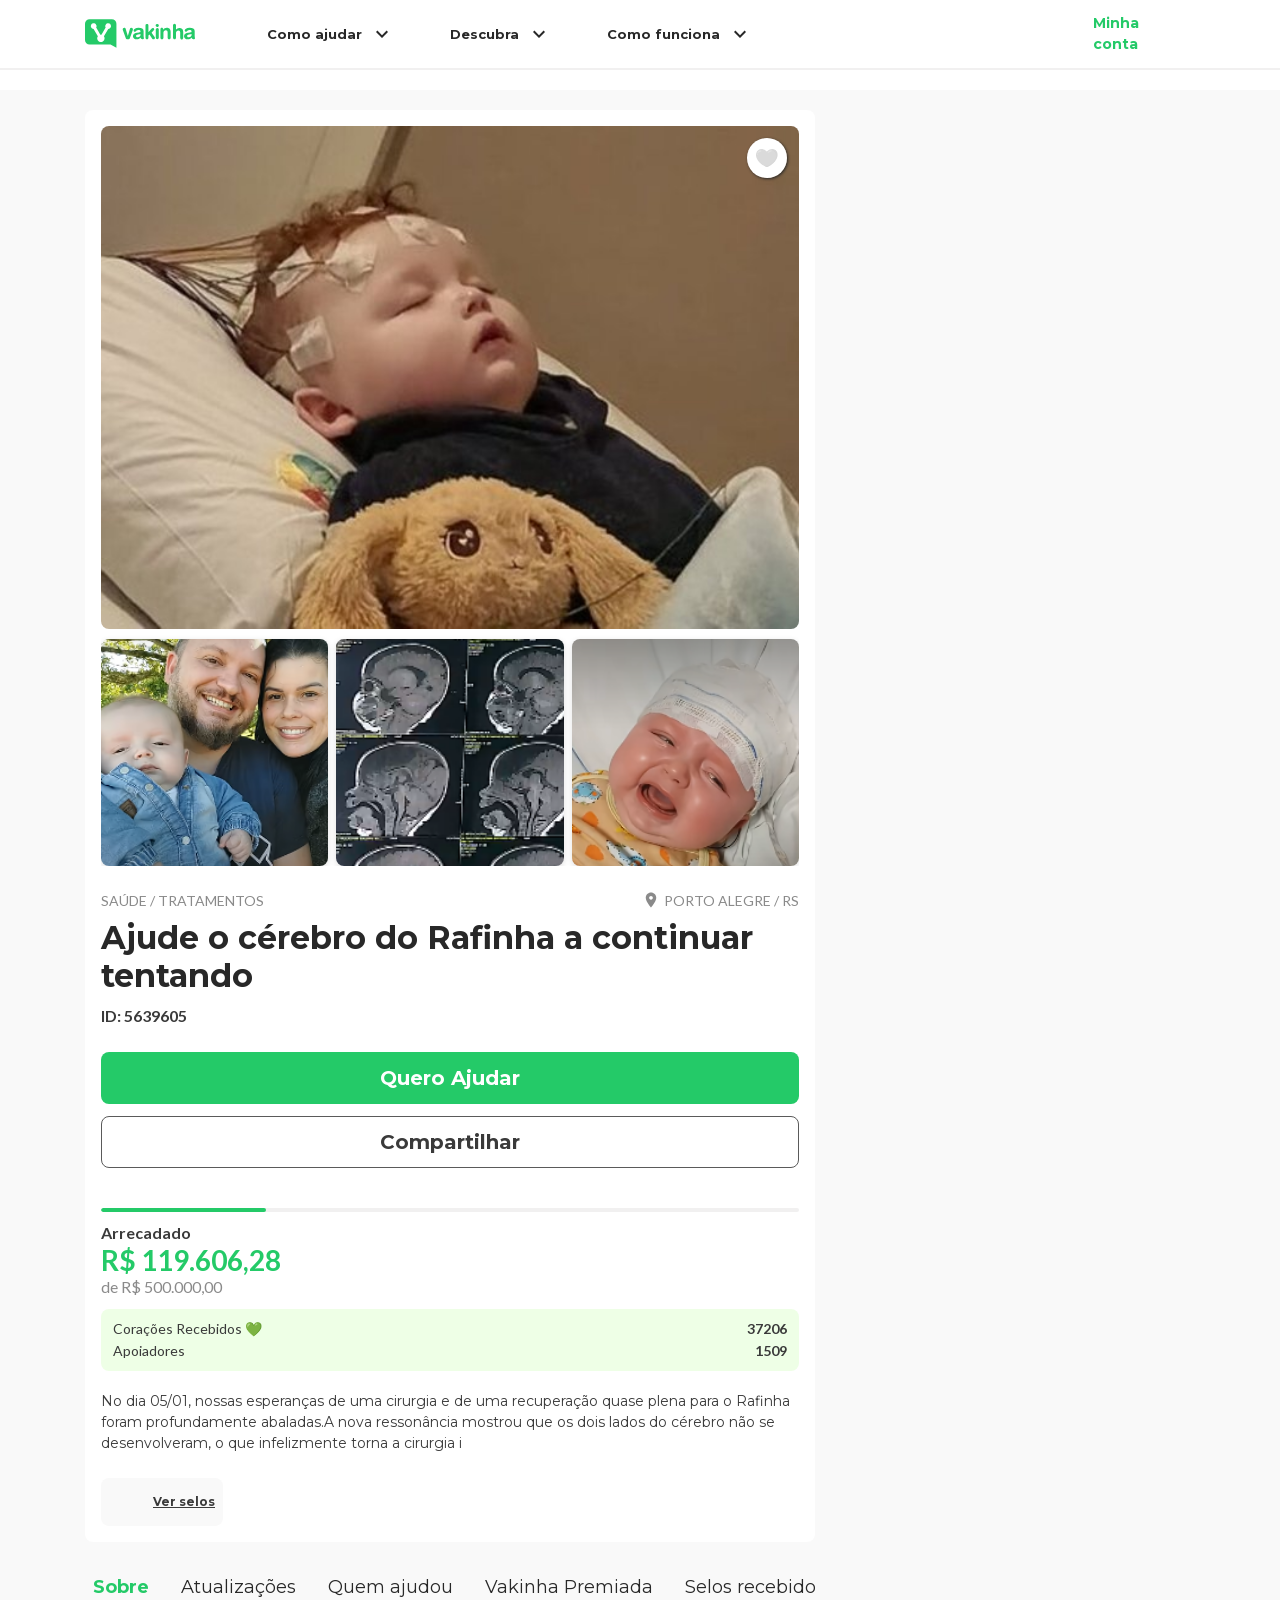
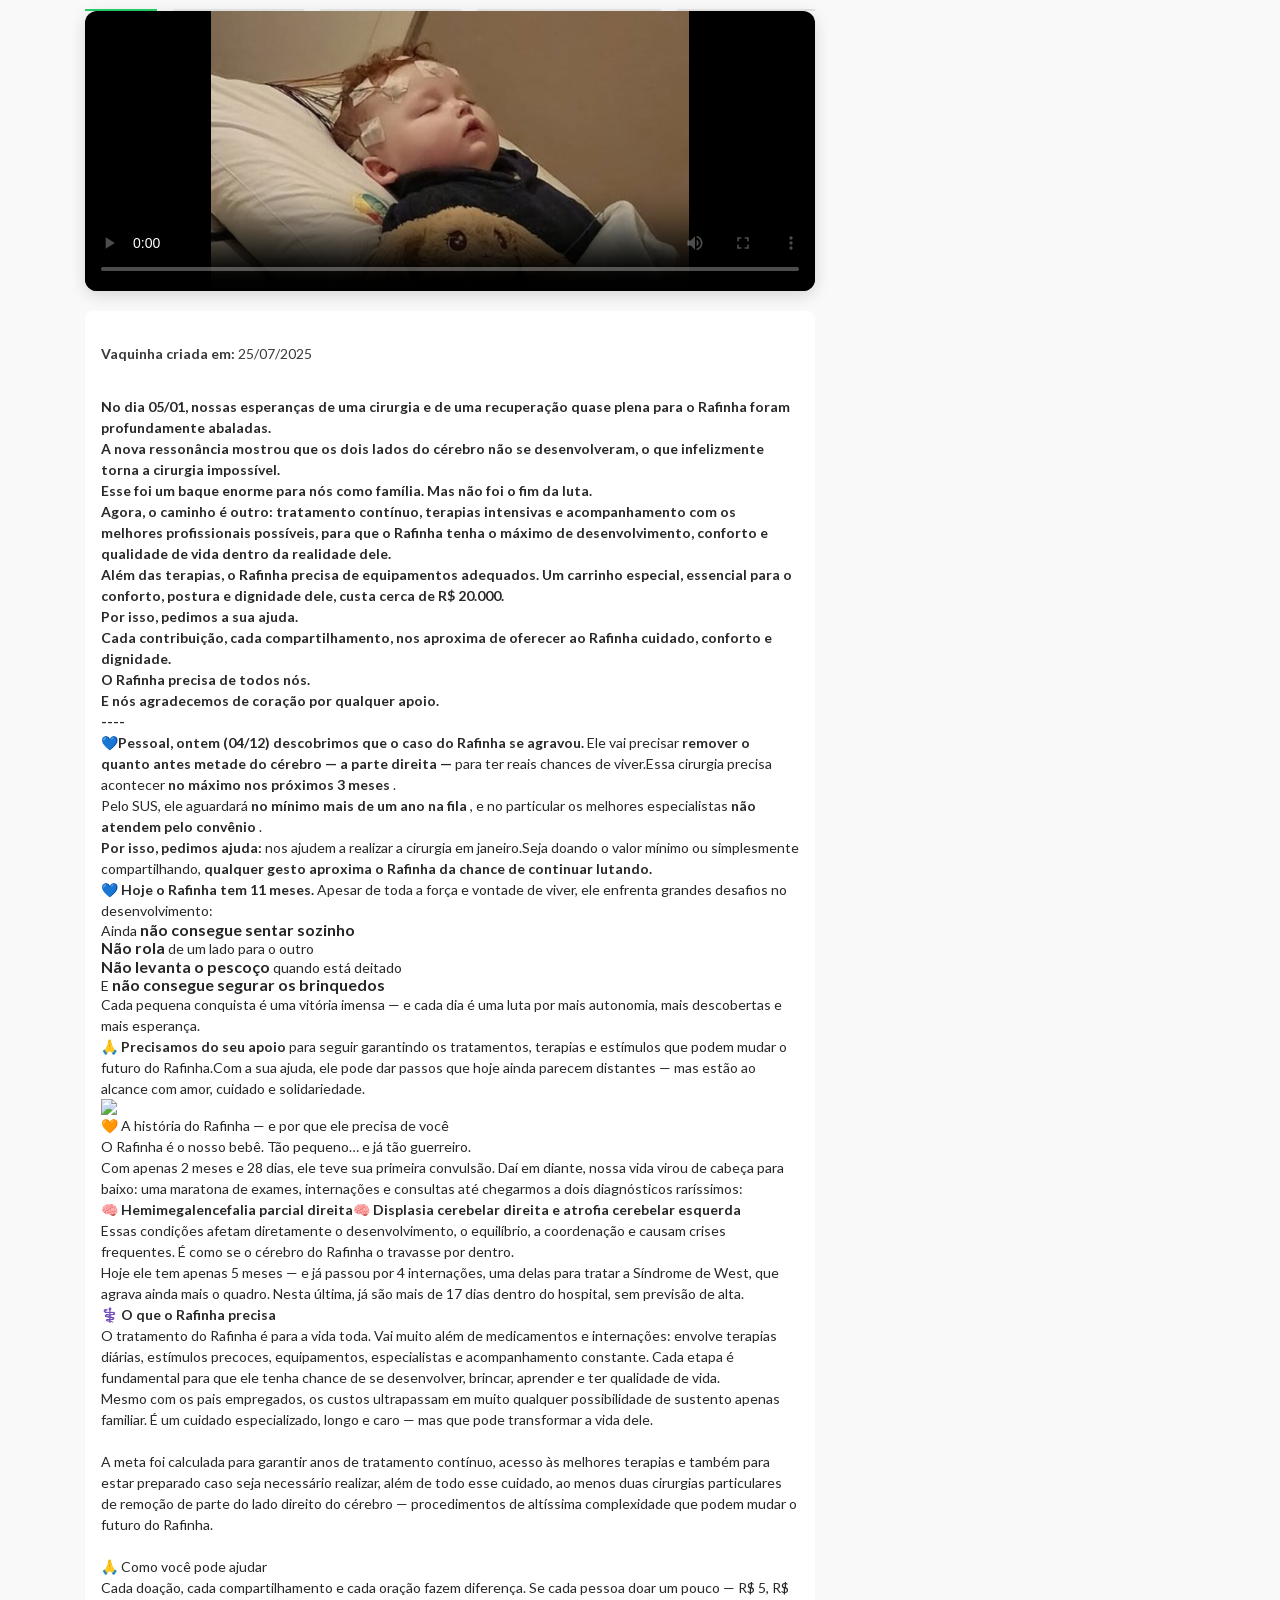
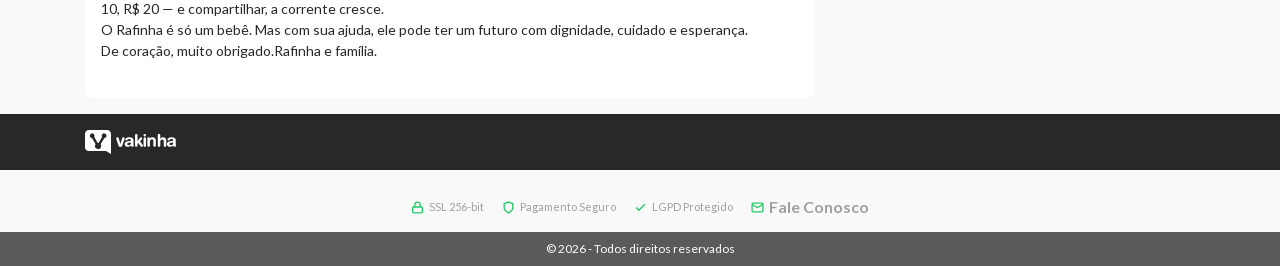
==== commit 5306261c: "first commit" ====
--- a/index.html
+++ b/index.html
@@ -60,9 +60,9 @@
   <meta property="og:locale" content="pt_BR" data-next-head="">
   <meta property="og:site_name" content="Vaquinhas online | Vakinha.com.br" data-next-head="">
   <script type="application/ld+json"
-    data-next-head="">{"@context":"https://schema.org","@type":"NewsArticle","headline":"Ajude o cérebro do Rafinha a continuar tentando","image":["https://static.vakinha.com.br/uploads/vakinha/image/5639605/f3a66038-1641-4a28-963e-36602d174f13.jpeg?ims=1200x630","https://static.vakinha.com.br/uploads/vakinha/image/5639605/f3a66038-1641-4a28-963e-36602d174f13.jpeg?ims=340x170","https://static.vakinha.com.br/uploads/vakinha/image/5639605/f3a66038-1641-4a28-963e-36602d174f13.jpeg?ims=700x410"],"articleBody":"No dia 05/01, nossas esperanças de uma cirurgia e de uma recuperação quase plena para o Rafinha foram profundamente abaladas.A nova ressonância mostrou que os dois lados do cérebro não se desenvolveram, o que infelizmente torna a cirurgia impossível.Esse foi um baque enorme para nós como família. Mas não foi o fim da luta.Agora, o caminho é outro: tratamento contínuo, terapias intensivas e acompanhamento com os melhores profissionais possíveis, para que o Rafinha tenha o máximo de desenvolvimento, conforto e qualidade de vida dentro da realidade dele.Além das terapias, o Rafinha precisa de equipamentos adequados. Um carrinho especial, essencial para o conforto, postura e dignidade dele, custa cerca de R$ 20.000.Por isso, pedimos a sua ajuda.Cada contribuição, cada compartilhamento, nos aproxima de oferecer ao Rafinha cuidado, conforto e dignidade.O Rafinha precisa de todos nós.E nós agradecemos de coração por qualquer apoio. ----💙Pessoal, ontem (04/12) descobrimos que o caso do Rafinha se agravou.Ele vai precisar remover o quanto antes metade do cérebro — a parte direita — para ter reais chances de viver.Essa cirurgia precisa acontecer no máximo nos próximos 3 meses.Pelo SUS, ele aguardará no mínimo mais de um ano na fila, e no particular os melhores especialistas não atendem pelo convênio.Por isso, pedimos ajuda: nos ajudem a realizar a cirurgia em janeiro.Seja doando o valor mínimo ou simplesmente compartilhando, qualquer gesto aproxima o Rafinha da chance de continuar lutando.💙 Hoje o Rafinha tem 11 meses.Apesar de toda a força e vontade de viver, ele enfrenta grandes desafios no desenvolvimento:\nAinda não consegue sentar sozinho\n\n\nNão rola de um lado para o outro\n\nNão levanta o pescoço quando está deitado\nE não consegue segurar os brinquedos\n\nCada pequena conquista é uma vitória imensa — e cada dia é uma luta por mais autonomia, mais descobertas e mais esperança.🙏 Precisamos do seu apoio para seguir garantindo os tratamentos, terapias e estímulos que podem mudar o futuro do Rafinha.Com a sua ajuda, ele pode dar passos que hoje ainda parecem distantes — mas estão ao alcance com amor, cuidado e solidariedade.🧡 A história do Rafinha — e por que ele precisa de vocêO Rafinha é o nosso bebê. Tão pequeno… e já tão guerreiro.Com apenas 2 meses e 28 dias, ele teve sua primeira convulsão. Daí em diante, nossa vida virou de cabeça para baixo: uma maratona de exames, internações e consultas até chegarmos a dois diagnósticos raríssimos:🧠 Hemimegalencefalia parcial direita🧠 Displasia cerebelar direita e atrofia cerebelar esquerdaEssas condições afetam diretamente o desenvolvimento, o equilíbrio, a coordenação e causam crises frequentes. É como se o cérebro do Rafinha o travasse por dentro.Hoje ele tem apenas 5 meses — e já passou por 4 internações, uma delas para tratar a Síndrome de West, que agrava ainda mais o quadro. Nesta última, já são mais de 17 dias dentro do hospital, sem previsão de alta.⚕️ O que o Rafinha precisaO tratamento do Rafinha é para a vida toda. Vai muito além de medicamentos e internações: envolve terapias diárias, estímulos precoces, equipamentos, especialistas e acompanhamento constante. Cada etapa é fundamental para que ele tenha chance de se desenvolver, brincar, aprender e ter qualidade de vida.Mesmo com os pais empregados, os custos ultrapassam em muito qualquer possibilidade de sustento apenas familiar. É um cuidado especializado, longo e caro — mas que pode transformar a vida dele. A meta foi calculada para garantir anos de tratamento contínuo, acesso às melhores terapias e também para estar preparado caso seja necessário realizar, além de todo esse cuidado, ao menos duas cirurgias particulares de remoção de parte do lado direito do cérebro — procedimentos de altíssima complexidade que podem mudar o futuro do Rafinha. 🙏 Como você pode ajudarCada doação, cada compartilhamento e cada oração fazem diferença. Se cada pessoa doar um pouco — R$ 5, R$ 10, R$ 20 — e compartilhar, a corrente cresce.O Rafinha é só um bebê. Mas com sua ajuda, ele pode ter um futuro com dignidade, cuidado e esperança.De coração, muito obrigado.Rafinha e família. ","datePublished":"2025-07-25T18:05:12.146-03:00","dateModified":"2025-07-25T18:05:12.146-03:00","author":[{"@type":"Person","name":"Paulo","url":"https://vakinha.com.br/usuario/paulo-alberto-boesing"}],"publisher":{"@type":"Organization","name":"Vakinha","logo":{"@type":"ImageObject","contentUrl":"https://static.vakinha.com.br/static/v4/LOGO.png?ims=500x"}}}</script>
+    data-next-head="">{"@context":"https://schema.org","@type":"NewsArticle","headline":"Ajude o cérebro do Rafinha a continuar tentando","image":["https://static.vakinha.com.br/uploads/vakinha/image/5639605/f3a66038-1641-4a28-963e-36602d174f13.jpeg?ims=1200x630","https://static.vakinha.com.br/uploads/vakinha/image/5639605/f3a66038-1641-4a28-963e-36602d174f13.jpeg?ims=340x170","https://static.vakinha.com.br/uploads/vakinha/image/5639605/f3a66038-1641-4a28-963e-36602d174f13.jpeg?ims=700x410"],"articleBody":"No dia 05/01, nossas esperanças de uma cirurgia e de uma recuperação quase plena para o Rafinha foram profundamente abaladas.A nova ressonância mostrou que os dois lados do cérebro não se desenvolveram.mpossível.Esse foi um baque enorme para nós como família. Mas não foi o fim da luta.Agora, o caminho é outro: tratamento contínuo, terapias intensivas e acompanhamento com os melhores profissionais possíveis, para que o Rafinha tenha o máximo de desenvolvimento, conforto e qualidade de vida dentro da realidade dele.Além das terapias, o Rafinha precisa de equipamentos adequados. Um carrinho especial, essencial para o conforto, postura e dignidade dele, custa cerca de R$ 20.000.Por isso, pedimos a sua ajuda.Cada contribuição, cada compartilhamento, nos aproxima de oferecer ao Rafinha cuidado, conforto e dignidade.O Rafinha precisa de todos nós.E nós agradecemos de coração por qualquer apoio. ----💙Pessoal, ontem (04/12) descobrimos que o caso do Rafinha se agravou.Ele vai precisar remover o quanto antes metade do cérebro — a parte direita — para ter reais chances de viver.Essa cirurgia precisa acontecer no máximo nos próximos 3 meses.Pelo SUS, ele aguardará no mínimo mais de um ano na fila, e no particular os melhores especialistas não atendem pelo convênio.Por isso, pedimos ajuda: nos ajudem a realizar a cirurgia em janeiro.Seja doando o valor mínimo ou simplesmente compartilhando, qualquer gesto aproxima o Rafinha da chance de continuar lutando.💙 Hoje o Rafinha tem 11 meses.Apesar de toda a força e vontade de viver, ele enfrenta grandes desafios no desenvolvimento:\nAinda não consegue sentar sozinho\n\n\nNão rola de um lado para o outro\n\nNão levanta o pescoço quando está deitado\nE não consegue segurar os brinquedos\n\nCada pequena conquista é uma vitória imensa — e cada dia é uma luta por mais autonomia, mais descobertas e mais esperança.🙏 Precisamos do seu apoio para seguir garantindo os tratamentos, terapias e estímulos que podem mudar o futuro do Rafinha.Com a sua ajuda, ele pode dar passos que hoje ainda parecem distantes — mas estão ao alcance com amor, cuidado e solidariedade.🧡 A história do Rafinha — e por que ele precisa de vocêO Rafinha é o nosso bebê. Tão pequeno… e já tão guerreiro.Com apenas 2 meses e 28 dias, ele teve sua primeira convulsão. Daí em diante, nossa vida virou de cabeça para baixo: uma maratona de exames, internações e consultas até chegarmos a dois diagnósticos raríssimos:🧠 Hemimegalencefalia parcial direita🧠 Displasia cerebelar direita e atrofia cerebelar esquerdaEssas condições afetam diretamente o desenvolvimento, o equilíbrio, a coordenação e causam crises frequentes. É como se o cérebro do Rafinha o travasse por dentro.Hoje ele tem apenas 5 meses — e já passou por 4 internações, uma delas para tratar a Síndrome de West, que agrava ainda mais o quadro. Nesta última, já são mais de 17 dias dentro do hospital, sem previsão de alta.⚕️ O que o Rafinha precisaO tratamento do Rafinha é para a vida toda. Vai muito além de medicamentos e internações: envolve terapias diárias, estímulos precoces, equipamentos, especialistas e acompanhamento constante. Cada etapa é fundamental para que ele tenha chance de se desenvolver, brincar, aprender e ter qualidade de vida.Mesmo com os pais empregados, os custos ultrapassam em muito qualquer possibilidade de sustento apenas familiar. É um cuidado especializado, longo e caro — mas que pode transformar a vida dele. A meta foi calculada para garantir anos de tratamento contínuo, acesso às melhores terapias e também para estar preparado caso seja necessário realizar, além de todo esse cuidado, ao menos duas cirurgias particulares de remoção de parte do lado direito do cérebro — procedimentos de altíssima complexidade que podem mudar o futuro do Rafinha. 🙏 Como você pode ajudarCada doação, cada compartilhamento e cada oração fazem diferença. Se cada pessoa doar um pouco — R$ 5, R$ 10, R$ 20 — e compartilhar, a corrente cresce.O Rafinha é só um bebê. Mas com sua ajuda, ele pode ter um futuro com dignidade, cuidado e esperança.De coração, muito obrigado.Rafinha e família. ","datePublished":"2025-07-25T18:05:12.146-03:00","dateModified":"2025-07-25T18:05:12.146-03:00","author":[{"@type":"Person","name":"Paulo","url":"https://vakinha.com.br/usuario/paulo-alberto-boesing"}],"publisher":{"@type":"Organization","name":"Vakinha","logo":{"@type":"ImageObject","contentUrl":"https://static.vakinha.com.br/static/v4/LOGO.png?ims=500x"}}}</script>
   <script type="application/ld+json"
-    data-next-head="">{"@context":"https://schema.org","@type":"DonateAction","currency":"BRL","value":113963.55,"name":"Ajude o cérebro do Rafinha a continuar tentando","description":"No dia 05/01, nossas esperanças de uma cirurgia e de uma recuperação quase plena para o Rafinha foram profundamente abaladas.A nova ressonância mostrou que os dois lados do cérebro não se desenvolveram, o que infelizmente torna a cirurgia impossível.Esse foi um baque enorme para nós como família. Mas não foi o fim da luta.Agora, o caminho é outro: tratamento contínuo, terapias intensivas e acompanhamento com os melhores profissionais possíveis, para que o Rafinha tenha o máximo de desenvolvimento, conforto e qualidade de vida dentro da realidade dele.Além das terapias, o Rafinha precisa de equipamentos adequados. Um carrinho especial, essencial para o conforto, postura e dignidade dele, custa cerca de R$ 20.000.Por isso, pedimos a sua ajuda.Cada contribuição, cada compartilhamento, nos aproxima de oferecer ao Rafinha cuidado, conforto e dignidade.O Rafinha precisa de todos nós.E nós agradecemos de coração por qualquer apoio. ----💙Pessoal, ontem (04/12) descobrimos que o caso do Rafinha se agravou.Ele vai precisar remover o quanto antes metade do cérebro — a parte direita — para ter reais chances de viver.Essa cirurgia precisa acontecer no máximo nos próximos 3 meses.Pelo SUS, ele aguardará no mínimo mais de um ano na fila, e no particular os melhores especialistas não atendem pelo convênio.Por isso, pedimos ajuda: nos ajudem a realizar a cirurgia em janeiro.Seja doando o valor mínimo ou simplesmente compartilhando, qualquer gesto aproxima o Rafinha da chance de continuar lutando.💙 Hoje o Rafinha tem 11 meses.Apesar de toda a força e vontade de viver, ele enfrenta grandes desafios no desenvolvimento:\nAinda não consegue sentar sozinho\n\n\nNão rola de um lado para o outro\n\nNão levanta o pescoço quando está deitado\nE não consegue segurar os brinquedos\n\nCada pequena conquista é uma vitória imensa — e cada dia é uma luta por mais autonomia, mais descobertas e mais esperança.🙏 Precisamos do seu apoio para seguir garantindo os tratamentos, terapias e estímulos que podem mudar o futuro do Rafinha.Com a sua ajuda, ele pode dar passos que hoje ainda parecem distantes — mas estão ao alcance com amor, cuidado e solidariedade.🧡 A história do Rafinha — e por que ele precisa de vocêO Rafinha é o nosso bebê. Tão pequeno… e já tão guerreiro.Com apenas 2 meses e 28 dias, ele teve sua primeira convulsão. Daí em diante, nossa vida virou de cabeça para baixo: uma maratona de exames, internações e consultas até chegarmos a dois diagnósticos raríssimos:🧠 Hemimegalencefalia parcial direita🧠 Displasia cerebelar direita e atrofia cerebelar esquerdaEssas condições afetam diretamente o desenvolvimento, o equilíbrio, a coordenação e causam crises frequentes. É como se o cérebro do Rafinha o travasse por dentro.Hoje ele tem apenas 5 meses — e já passou por 4 internações, uma delas para tratar a Síndrome de West, que agrava ainda mais o quadro. Nesta última, já são mais de 17 dias dentro do hospital, sem previsão de alta.⚕️ O que o Rafinha precisaO tratamento do Rafinha é para a vida toda. Vai muito além de medicamentos e internações: envolve terapias diárias, estímulos precoces, equipamentos, especialistas e acompanhamento constante. Cada etapa é fundamental para que ele tenha chance de se desenvolver, brincar, aprender e ter qualidade de vida.Mesmo com os pais empregados, os custos ultrapassam em muito qualquer possibilidade de sustento apenas familiar. É um cuidado especializado, longo e caro — mas que pode transformar a vida dele. A meta foi calculada para garantir anos de tratamento contínuo, acesso às melhores terapias e também para estar preparado caso seja necessário realizar, além de todo esse cuidado, ao menos duas cirurgias particulares de remoção de parte do lado direito do cérebro — procedimentos de altíssima complexidade que podem mudar o futuro do Rafinha. 🙏 Como você pode ajudarCada doação, cada compartilhamento e cada oração fazem diferença. Se cada pessoa doar um pouco — R$ 5, R$ 10, R$ 20 — e compartilhar, a corrente cresce.O Rafinha é só um bebê. Mas com sua ajuda, ele pode ter um futuro com dignidade, cuidado e esperança.De coração, muito obrigado.Rafinha e família. ","target":{"@type":"EntryPoint","urlTemplate":"https://vakinha.com.br/vaquinha/vamos-ajudar-o-rafinha-a-vencer"},"recipient":{"@type":"Person","name":"Paulo","url":"https://vakinha.com.br/usuario/paulo-alberto-boesing"}}</script>
+    data-next-head="">{"@context":"https://schema.org","@type":"DonateAction","currency":"BRL","value":113963.55,"name":"Ajude o cérebro do Rafinha a continuar tentando","description":"No dia 05/01, nossas esperanças de uma cirurgia e de uma recuperação quase plena para o Rafinha foram profundamente abaladas.A nova ressonância mostrou que os dois lados do cérebro não se desenvolveram.Esse foi um baque enorme para nós como família. Mas não foi o fim da luta.Agora, o caminho é outro: tratamento contínuo, terapias intensivas e acompanhamento com os melhores profissionais possíveis, para que o Rafinha tenha o máximo de desenvolvimento, conforto e qualidade de vida dentro da realidade dele.Além das terapias, o Rafinha precisa de equipamentos adequados. Um carrinho especial, essencial para o conforto, postura e dignidade dele, custa cerca de R$ 20.000.Por isso, pedimos a sua ajuda.Cada contribuição, cada compartilhamento, nos aproxima de oferecer ao Rafinha cuidado, conforto e dignidade.O Rafinha precisa de todos nós.E nós agradecemos de coração por qualquer apoio. ----💙Pessoal, ontem (04/12) descobrimos que o caso do Rafinha se agravou.Ele vai precisar remover o quanto antes metade do cérebro — a parte direita — para ter reais chances de viver.Essa cirurgia precisa acontecer no máximo nos próximos 3 meses.Pelo SUS, ele aguardará no mínimo mais de um ano na fila, e no particular os melhores especialistas não atendem pelo convênio.Por isso, pedimos ajuda: nos ajudem a realizar a cirurgia em janeiro.Seja doando o valor mínimo ou simplesmente compartilhando, qualquer gesto aproxima o Rafinha da chance de continuar lutando.💙 Hoje o Rafinha tem 11 meses.Apesar de toda a força e vontade de viver, ele enfrenta grandes desafios no desenvolvimento:\nAinda não consegue sentar sozinho\n\n\nNão rola de um lado para o outro\n\nNão levanta o pescoço quando está deitado\nE não consegue segurar os brinquedos\n\nCada pequena conquista é uma vitória imensa — e cada dia é uma luta por mais autonomia, mais descobertas e mais esperança.🙏 Precisamos do seu apoio para seguir garantindo os tratamentos, terapias e estímulos que podem mudar o futuro do Rafinha.Com a sua ajuda, ele pode dar passos que hoje ainda parecem distantes — mas estão ao alcance com amor, cuidado e solidariedade.🧡 A história do Rafinha — e por que ele precisa de vocêO Rafinha é o nosso bebê. Tão pequeno… e já tão guerreiro.Com apenas 2 meses e 28 dias, ele teve sua primeira convulsão. Daí em diante, nossa vida virou de cabeça para baixo: uma maratona de exames, internações e consultas até chegarmos a dois diagnósticos raríssimos:🧠 Hemimegalencefalia parcial direita🧠 Displasia cerebelar direita e atrofia cerebelar esquerdaEssas condições afetam diretamente o desenvolvimento, o equilíbrio, a coordenação e causam crises frequentes. É como se o cérebro do Rafinha o travasse por dentro.Hoje ele tem apenas 5 meses — e já passou por 4 internações, uma delas para tratar a Síndrome de West, que agrava ainda mais o quadro. Nesta última, já são mais de 17 dias dentro do hospital, sem previsão de alta.⚕️ O que o Rafinha precisaO tratamento do Rafinha é para a vida toda. Vai muito além de medicamentos e internações: envolve terapias diárias, estímulos precoces, equipamentos, especialistas e acompanhamento constante. Cada etapa é fundamental para que ele tenha chance de se desenvolver, brincar, aprender e ter qualidade de vida.Mesmo com os pais empregados, os custos ultrapassam em muito qualquer possibilidade de sustento apenas familiar. É um cuidado especializado, longo e caro — mas que pode transformar a vida dele. A meta foi calculada para garantir anos de tratamento contínuo, acesso às melhores terapias e também para estar preparado caso seja necessário realizar, além de todo esse cuidado, ao menos duas cirurgias particulares de remoção de parte do lado direito do cérebro — procedimentos de altíssima complexidade que podem mudar o futuro do Rafinha. 🙏 Como você pode ajudarCada doação, cada compartilhamento e cada oração fazem diferença. Se cada pessoa doar um pouco — R$ 5, R$ 10, R$ 20 — e compartilhar, a corrente cresce.O Rafinha é só um bebê. Mas com sua ajuda, ele pode ter um futuro com dignidade, cuidado e esperança.De coração, muito obrigado.Rafinha e família. ","target":{"@type":"EntryPoint","urlTemplate":"https://vakinha.com.br/vaquinha/vamos-ajudar-o-rafinha-a-vencer"},"recipient":{"@type":"Person","name":"Paulo","url":"https://vakinha.com.br/usuario/paulo-alberto-boesing"}}</script>
   <script type="application/ld+json"
     data-next-head="">{"@context":"https://schema.org","@type":"FAQPage","mainEntity":[{"@type":"Question","name":"Como ajudar Paulo?","acceptedAnswer":{"@type":"Answer","text":"Fazendo uma doação diretamente pelo Vakinha.com.br Compartilhando a vaquinha nas suas redes sociais Divulgando para amigos e familiares que possam se sensibilizar com a causa Doando via PIX rafinha@vakinha.com.br."}},{"@type":"Question","name":"Quando a vaquinha foi criada?","acceptedAnswer":{"@type":"Answer","text":"A vaquinha Ajude o cérebro do Rafinha a continuar tentando foi criada em 25/07/2025."}},{"@type":"Question","name":"Qual a meta da vaquinha Ajude o cérebro do Rafinha a continuar tentando?","acceptedAnswer":{"@type":"Answer","text":"Meta: R$ 500.000,00."}},{"@type":"Question","name":"Como posso ajudar via chave PIX?","acceptedAnswer":{"@type":"Answer","text":"Chave PIX: rafinha@vakinha.com.br. Tipo de chave: E-mail. Importante: Ao fazer uma doação via PIX, entre em contato com o criador da vaquinha para informar sobre a doação, assim podemos agradecer e manter o controle das contribuições."}},{"@type":"Question","name":"Quanto a vaquinha já arrecadou?","acceptedAnswer":{"@type":"Answer","text":"Valor arrecadado: R$ 113.963,55 Percentual da meta: 24% Número de doadores: 1496 Última atualização: 30/07/2026"}}]}</script>
   <link rel="preload" href="/_next/static/media/b5215411e8ce7768-s.p.woff2" as="font" type="font/woff2"
@@ -5996,6 +5996,18 @@
                     alt="Ajude o cérebro do Rafinha a continuar tentando" decoding="sync" loading="eager"
                     fetchpriority="high" style="object-fit:cover" class="sc-3762d086-3 cHoFmu">
                 </figure>
+                <!-- Extra photos gallery - aligned perfectly -->
+                <div id="extraPhotos" style="display:grid;grid-template-columns:repeat(3, 1fr);gap:8px;margin-top:10px;width:100%;">
+                  <div style="aspect-ratio:1;border-radius:8px;overflow:hidden;box-shadow:0 2px 6px rgba(0,0,0,0.12);">
+                    <img src="images/rafinha1.png" alt="Rafinha 1" style="width:100%;height:100%;object-fit:cover;display:block;">
+                  </div>
+                  <div style="aspect-ratio:1;border-radius:8px;overflow:hidden;box-shadow:0 2px 6px rgba(0,0,0,0.12);">
+                    <img src="images/rafinha-raio-x.png" alt="Rafinha Raio X" style="width:100%;height:100%;object-fit:cover;display:block;">
+                  </div>
+                  <div style="aspect-ratio:1;border-radius:8px;overflow:hidden;box-shadow:0 2px 6px rgba(0,0,0,0.12);">
+                    <img src="images/rafinha2.png" alt="Rafinha 2" style="width:100%;height:100%;object-fit:cover;display:block;">
+                  </div>
+                </div>
                 <div class="sc-3762d086-10 bKgyRq">
                   <button type="button" data-cy="give-sticker-button" class="sc-dc56edc8-0 heRobj">
                     <svg id="heartCoreOff" xmlns="http://www.w3.org/2000/svg" width="40" height="40"
@@ -6208,7 +6220,13 @@
                 </div>
               </div>
             </div>
-            <div class="sc-dhKdcB DzrjH sc-77c3c68b-0 jWiEuC">
+            
+              <div style="margin-bottom:20px;border-radius:12px;overflow:hidden;box-shadow:0 4px 16px rgba(0,0,0,0.15);max-width:100%;">
+                <video controls preload="metadata" poster="images/f3a66038-1641-4a28-963e-36602d174f13.jpeg" style="width:100%;display:block;max-height:280px;background:#000;">
+                  <source src="video.mp4" type="video/mp4">
+                </video>
+              </div>
+    <div class="sc-dhKdcB DzrjH sc-77c3c68b-0 jWiEuC">
               <div>
 
                 <div class="sc-dhKdcB gVCQTT">
@@ -6883,7 +6901,27 @@
             </div>
           </div>
         </div>
-        <div class="sc-dhKdcB dQSpxI">
+        
+        <!-- Security Seals -->
+        <div style="display:flex;justify-content:center;align-items:center;gap:18px;flex-wrap:wrap;margin:15px 0;padding-top:12px;border-top:1px solid rgba(255,255,255,0.08);">
+          <div style="display:flex;align-items:center;gap:5px;color:#a0a0a0;font-size:11px;font-family:Lato,arial;">
+            <svg width="13" height="13" viewBox="0 0 24 24" fill="none" stroke="#24ca68" stroke-width="2.5"><rect x="3" y="11" width="18" height="11" rx="2"></rect><path d="M7 11V7a5 5 0 0 1 10 0v4"></path></svg>
+            SSL 256-bit
+          </div>
+          <div style="display:flex;align-items:center;gap:5px;color:#a0a0a0;font-size:11px;font-family:Lato,arial;">
+            <svg width="13" height="13" viewBox="0 0 24 24" fill="none" stroke="#24ca68" stroke-width="2.5"><path d="M12 22s8-4 8-10V5l-8-3-8 3v7c0 6 8 10 8 10z"></path></svg>
+            Pagamento Seguro
+          </div>
+          <div style="display:flex;align-items:center;gap:5px;color:#a0a0a0;font-size:11px;font-family:Lato,arial;">
+            <svg width="13" height="13" viewBox="0 0 24 24" fill="none" stroke="#24ca68" stroke-width="2.5"><polyline points="20 6 9 17 4 12"></polyline></svg>
+            LGPD Protegido
+          </div>
+          <div style="display:flex;align-items:center;gap:5px;color:#a0a0a0;font-size:11px;font-family:Lato,arial;">
+            <svg width="13" height="13" viewBox="0 0 24 24" fill="none" stroke="#24ca68" stroke-width="2.5"><path d="M4 4h16c1.1 0 2 .9 2 2v12c0 1.1-.9 2-2 2H4c-1.1 0-2-.9-2-2V6c0-1.1.9-2 2-2z"></path><polyline points="22,6 12,12 2,6"></polyline></svg>
+            <a href="mailto:contato@vakinha.com.br" style="color:#a0a0a0;text-decoration:none;font-weight:700;">Fale Conosco</a>
+          </div>
+        </div>
+  <div class="sc-dhKdcB dQSpxI">
           <div class="sc-fqkvVR dbiAsa">©<!-- --> <!-- -->2026<!-- --> <!-- -->- Todos direitos reservados</div>
         </div>
       </div>
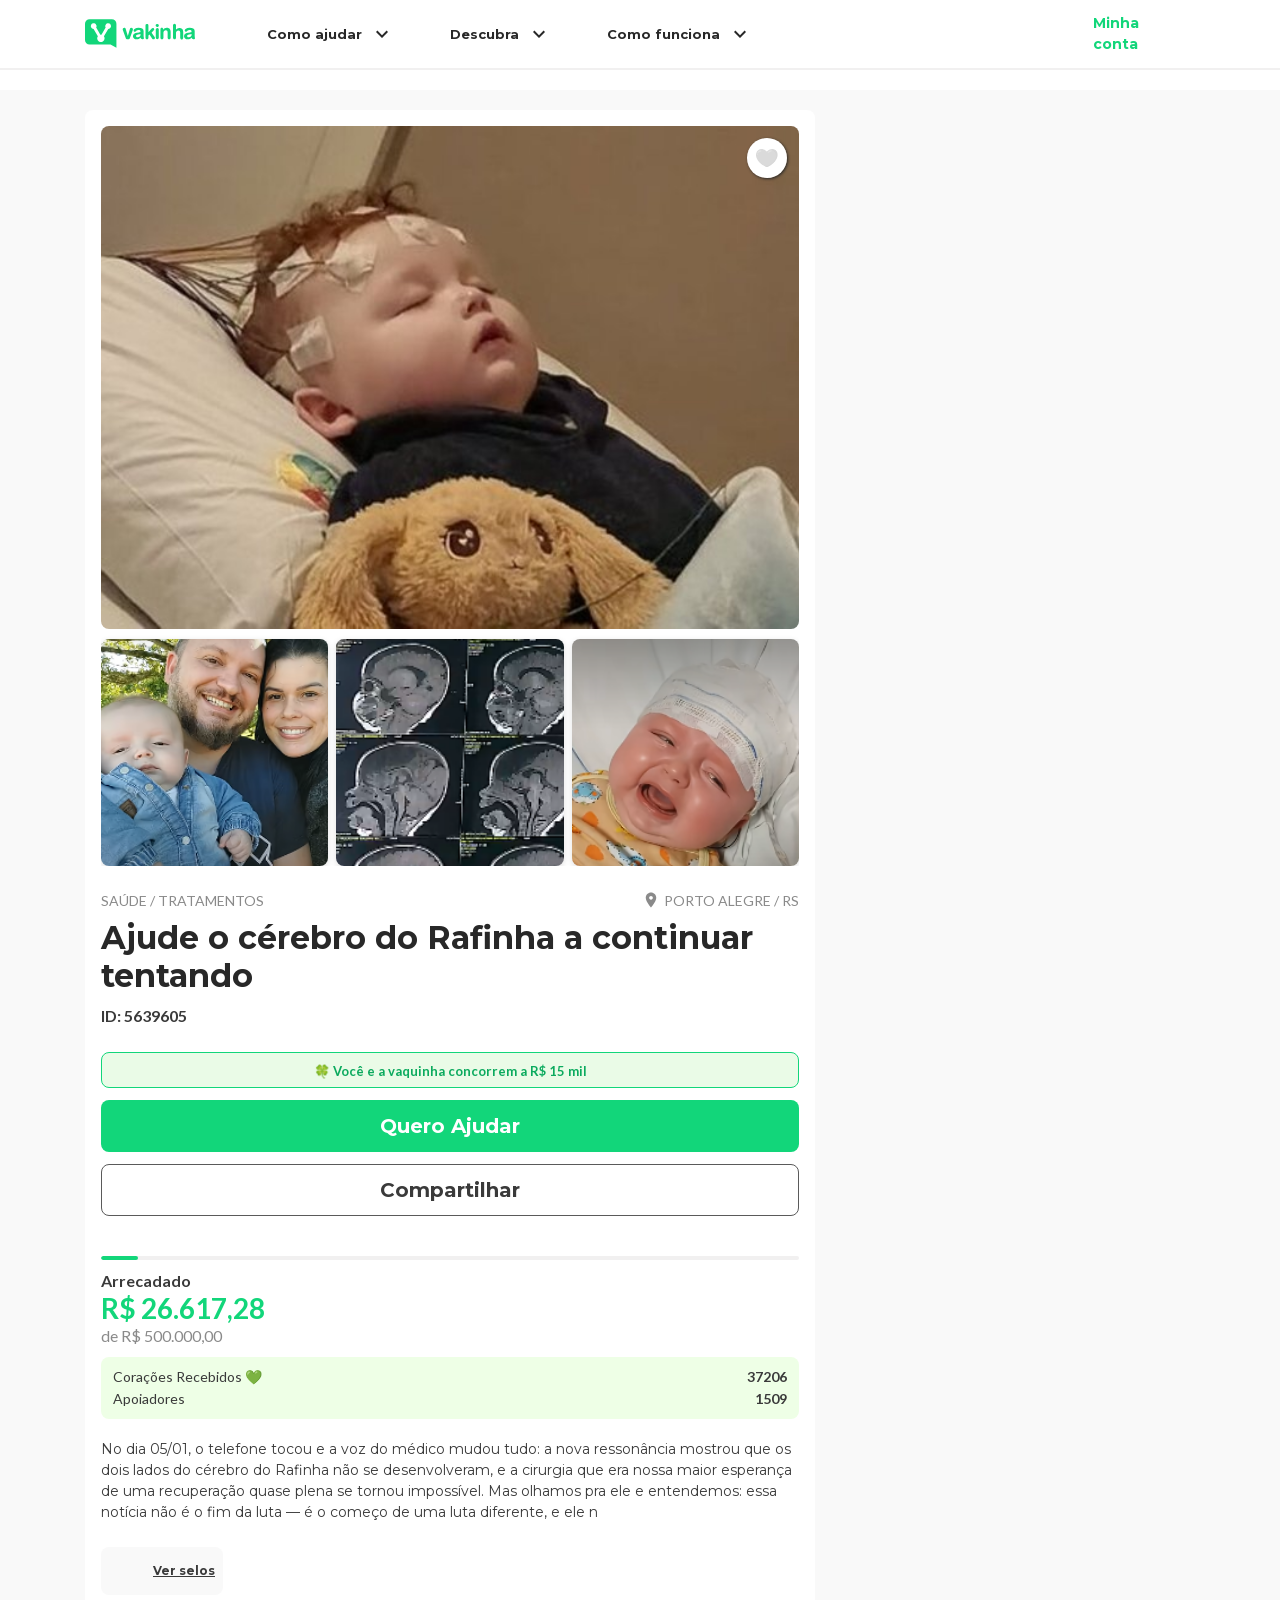
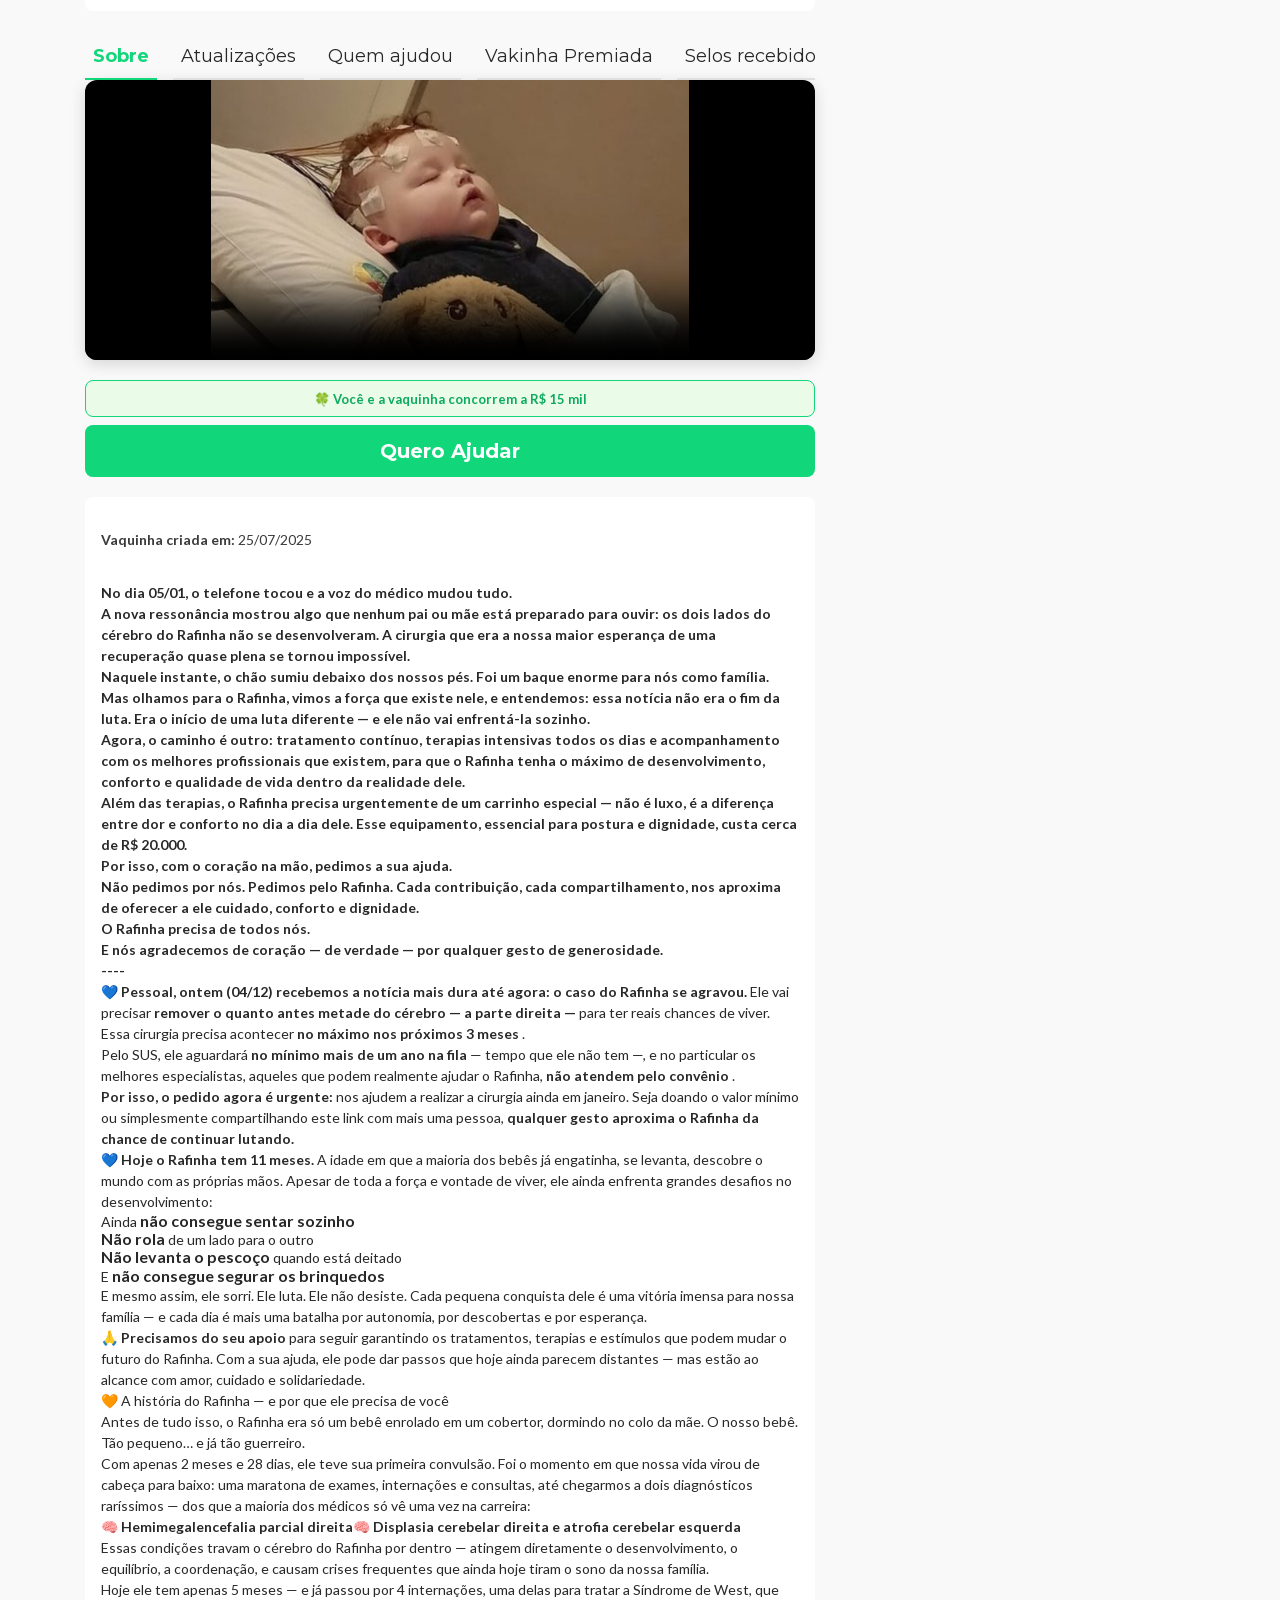
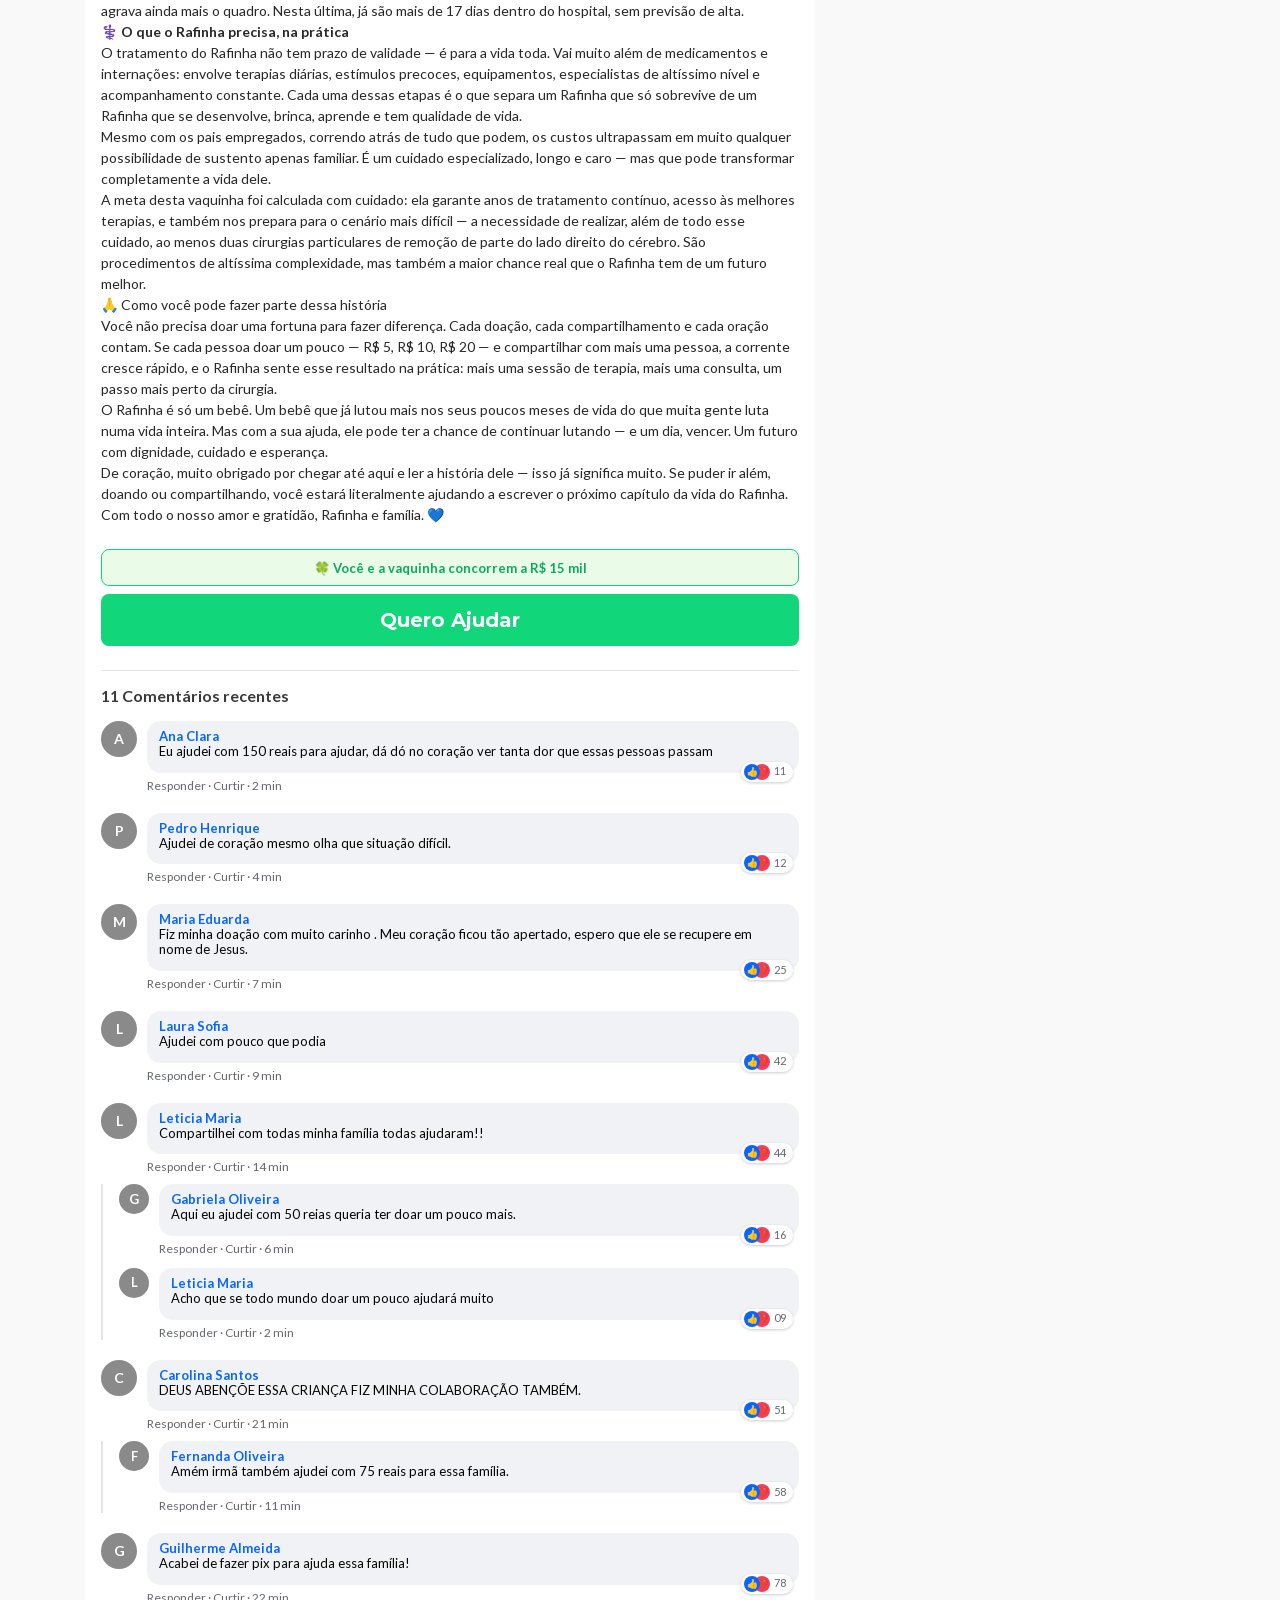
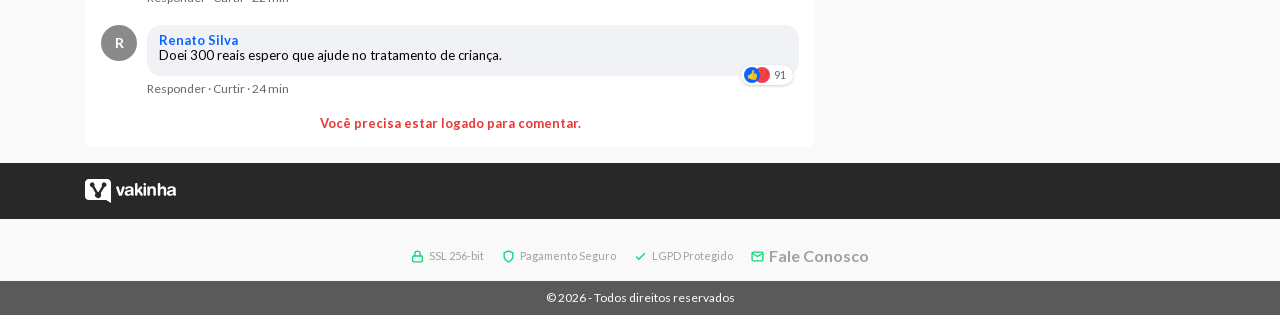
==== commit a0c77e6e: "first commit" ====
--- a/index.html
+++ b/index.html
@@ -53,7 +53,7 @@
     data-next-head="">
   <meta property="og:title" content="Ajude o cérebro do Rafinha a continuar tentando" data-next-head="">
   <meta property="og:description"
-    content="Doar faz bem e você faz a diferença! Conheça minha vaquinha: Ajude o cérebro do Rafinha a continuar tentando"
+    content="Ele é só um bebê, mas já luta mais do que muita gente luta a vida inteira. Ajude o Rafinha a continuar tentando — cada doação e cada compartilhamento aproximam ele de um futuro com dignidade."
     data-next-head="">
   <meta property="og:image" content="images/f3a66038-1641-4a28-963e-36602d174f13_1.jpeg" data-next-head="">
   <meta property="og:image:secure_url" content="images/f3a66038-1641-4a28-963e-36602d174f13_1.jpeg" data-next-head="">
@@ -65,25 +65,25 @@
     data-next-head="">{"@context":"https://schema.org","@type":"DonateAction","currency":"BRL","value":113963.55,"name":"Ajude o cérebro do Rafinha a continuar tentando","description":"No dia 05/01, nossas esperanças de uma cirurgia e de uma recuperação quase plena para o Rafinha foram profundamente abaladas.A nova ressonância mostrou que os dois lados do cérebro não se desenvolveram.Esse foi um baque enorme para nós como família. Mas não foi o fim da luta.Agora, o caminho é outro: tratamento contínuo, terapias intensivas e acompanhamento com os melhores profissionais possíveis, para que o Rafinha tenha o máximo de desenvolvimento, conforto e qualidade de vida dentro da realidade dele.Além das terapias, o Rafinha precisa de equipamentos adequados. Um carrinho especial, essencial para o conforto, postura e dignidade dele, custa cerca de R$ 20.000.Por isso, pedimos a sua ajuda.Cada contribuição, cada compartilhamento, nos aproxima de oferecer ao Rafinha cuidado, conforto e dignidade.O Rafinha precisa de todos nós.E nós agradecemos de coração por qualquer apoio. ----💙Pessoal, ontem (04/12) descobrimos que o caso do Rafinha se agravou.Ele vai precisar remover o quanto antes metade do cérebro — a parte direita — para ter reais chances de viver.Essa cirurgia precisa acontecer no máximo nos próximos 3 meses.Pelo SUS, ele aguardará no mínimo mais de um ano na fila, e no particular os melhores especialistas não atendem pelo convênio.Por isso, pedimos ajuda: nos ajudem a realizar a cirurgia em janeiro.Seja doando o valor mínimo ou simplesmente compartilhando, qualquer gesto aproxima o Rafinha da chance de continuar lutando.💙 Hoje o Rafinha tem 11 meses.Apesar de toda a força e vontade de viver, ele enfrenta grandes desafios no desenvolvimento:\nAinda não consegue sentar sozinho\n\n\nNão rola de um lado para o outro\n\nNão levanta o pescoço quando está deitado\nE não consegue segurar os brinquedos\n\nCada pequena conquista é uma vitória imensa — e cada dia é uma luta por mais autonomia, mais descobertas e mais esperança.🙏 Precisamos do seu apoio para seguir garantindo os tratamentos, terapias e estímulos que podem mudar o futuro do Rafinha.Com a sua ajuda, ele pode dar passos que hoje ainda parecem distantes — mas estão ao alcance com amor, cuidado e solidariedade.🧡 A história do Rafinha — e por que ele precisa de vocêO Rafinha é o nosso bebê. Tão pequeno… e já tão guerreiro.Com apenas 2 meses e 28 dias, ele teve sua primeira convulsão. Daí em diante, nossa vida virou de cabeça para baixo: uma maratona de exames, internações e consultas até chegarmos a dois diagnósticos raríssimos:🧠 Hemimegalencefalia parcial direita🧠 Displasia cerebelar direita e atrofia cerebelar esquerdaEssas condições afetam diretamente o desenvolvimento, o equilíbrio, a coordenação e causam crises frequentes. É como se o cérebro do Rafinha o travasse por dentro.Hoje ele tem apenas 5 meses — e já passou por 4 internações, uma delas para tratar a Síndrome de West, que agrava ainda mais o quadro. Nesta última, já são mais de 17 dias dentro do hospital, sem previsão de alta.⚕️ O que o Rafinha precisaO tratamento do Rafinha é para a vida toda. Vai muito além de medicamentos e internações: envolve terapias diárias, estímulos precoces, equipamentos, especialistas e acompanhamento constante. Cada etapa é fundamental para que ele tenha chance de se desenvolver, brincar, aprender e ter qualidade de vida.Mesmo com os pais empregados, os custos ultrapassam em muito qualquer possibilidade de sustento apenas familiar. É um cuidado especializado, longo e caro — mas que pode transformar a vida dele. A meta foi calculada para garantir anos de tratamento contínuo, acesso às melhores terapias e também para estar preparado caso seja necessário realizar, além de todo esse cuidado, ao menos duas cirurgias particulares de remoção de parte do lado direito do cérebro — procedimentos de altíssima complexidade que podem mudar o futuro do Rafinha. 🙏 Como você pode ajudarCada doação, cada compartilhamento e cada oração fazem diferença. Se cada pessoa doar um pouco — R$ 5, R$ 10, R$ 20 — e compartilhar, a corrente cresce.O Rafinha é só um bebê. Mas com sua ajuda, ele pode ter um futuro com dignidade, cuidado e esperança.De coração, muito obrigado.Rafinha e família. ","target":{"@type":"EntryPoint","urlTemplate":"https://vakinha.com.br/vaquinha/vamos-ajudar-o-rafinha-a-vencer"},"recipient":{"@type":"Person","name":"Paulo","url":"https://vakinha.com.br/usuario/paulo-alberto-boesing"}}</script>
   <script type="application/ld+json"
     data-next-head="">{"@context":"https://schema.org","@type":"FAQPage","mainEntity":[{"@type":"Question","name":"Como ajudar Paulo?","acceptedAnswer":{"@type":"Answer","text":"Fazendo uma doação diretamente pelo Vakinha.com.br Compartilhando a vaquinha nas suas redes sociais Divulgando para amigos e familiares que possam se sensibilizar com a causa Doando via PIX rafinha@vakinha.com.br."}},{"@type":"Question","name":"Quando a vaquinha foi criada?","acceptedAnswer":{"@type":"Answer","text":"A vaquinha Ajude o cérebro do Rafinha a continuar tentando foi criada em 25/07/2025."}},{"@type":"Question","name":"Qual a meta da vaquinha Ajude o cérebro do Rafinha a continuar tentando?","acceptedAnswer":{"@type":"Answer","text":"Meta: R$ 500.000,00."}},{"@type":"Question","name":"Como posso ajudar via chave PIX?","acceptedAnswer":{"@type":"Answer","text":"Chave PIX: rafinha@vakinha.com.br. Tipo de chave: E-mail. Importante: Ao fazer uma doação via PIX, entre em contato com o criador da vaquinha para informar sobre a doação, assim podemos agradecer e manter o controle das contribuições."}},{"@type":"Question","name":"Quanto a vaquinha já arrecadou?","acceptedAnswer":{"@type":"Answer","text":"Valor arrecadado: R$ 113.963,55 Percentual da meta: 24% Número de doadores: 1496 Última atualização: 30/07/2026"}}]}</script>
-  <link rel="preload" href="/_next/static/media/b5215411e8ce7768-s.p.woff2" as="font" type="font/woff2"
+  <link rel="preload" href="fonts/b5215411e8ce7768-s.p.woff2" as="font" type="font/woff2"
     crossorigin="anonymous" data-next-font="size-adjust">
-  <link rel="preload" href="/_next/static/media/155cae559bbd1a77-s.p.woff2" as="font" type="font/woff2"
+  <link rel="preload" href="fonts/155cae559bbd1a77-s.p.woff2" as="font" type="font/woff2"
     crossorigin="anonymous" data-next-font="size-adjust">
-  <link rel="preload" href="/_next/static/media/25460892714ab800-s.p.woff2" as="font" type="font/woff2"
+  <link rel="preload" href="fonts/25460892714ab800-s.p.woff2" as="font" type="font/woff2"
     crossorigin="anonymous" data-next-font="size-adjust">
-  <link rel="preload" href="/_next/static/media/6d664cce900333ee-s.p.woff2" as="font" type="font/woff2"
+  <link rel="preload" href="fonts/6d664cce900333ee-s.p.woff2" as="font" type="font/woff2"
     crossorigin="anonymous" data-next-font="size-adjust">
-  <link rel="preload" href="/_next/static/media/9364c9a9ce248cb1-s.p.woff2" as="font" type="font/woff2"
+  <link rel="preload" href="fonts/9364c9a9ce248cb1-s.p.woff2" as="font" type="font/woff2"
     crossorigin="anonymous" data-next-font="size-adjust">
-  <link rel="preload" href="/_next/static/media/7ff6869a1704182a-s.p.woff2" as="font" type="font/woff2"
+  <link rel="preload" href="fonts/7ff6869a1704182a-s.p.woff2" as="font" type="font/woff2"
     crossorigin="anonymous" data-next-font="size-adjust">
-  <link rel="preload" href="/_next/static/media/4de1fea1a954a5b6-s.p.woff2" as="font" type="font/woff2"
+  <link rel="preload" href="fonts/4de1fea1a954a5b6-s.p.woff2" as="font" type="font/woff2"
     crossorigin="anonymous" data-next-font="size-adjust">
-  <link rel="preload" href="/_next/static/media/756f9c755543fe29-s.p.woff2" as="font" type="font/woff2"
+  <link rel="preload" href="fonts/756f9c755543fe29-s.p.woff2" as="font" type="font/woff2"
     crossorigin="anonymous" data-next-font="size-adjust">
-  <link rel="preload" href="/_next/static/media/2fb5d94d8dca0cc5-s.p.woff2" as="font" type="font/woff2"
+  <link rel="preload" href="fonts/2fb5d94d8dca0cc5-s.p.woff2" as="font" type="font/woff2"
     crossorigin="anonymous" data-next-font="size-adjust">
-  <link rel="preload" href="/_next/static/media/904be59b21bd51cb-s.p.woff2" as="font" type="font/woff2"
+  <link rel="preload" href="fonts/904be59b21bd51cb-s.p.woff2" as="font" type="font/woff2"
     crossorigin="anonymous" data-next-font="size-adjust">
   <link rel="preload" href="css/cdd618e4d06e6581.css" as="style">
   <link rel="stylesheet" href="css/cdd618e4d06e6581.css" data-n-g="">
@@ -354,7 +354,7 @@
     /*!sc*/
     .jgfbN {
       font-weight: 700;
-      color: #24ca68;
+      color: #12D67A;
       -webkit-text-decoration: none;
       text-decoration: none;
       text-transform: none;
@@ -363,7 +363,7 @@
 
     /*!sc*/
     .jgfbN * {
-      color: #24ca68;
+      color: #12D67A;
     }
 
     /*!sc*/
@@ -694,7 +694,7 @@
     /*!sc*/
     .bvrBZr {
       font-weight: 700;
-      color: #24ca68;
+      color: #12D67A;
       white-space: nowrap;
       -webkit-text-decoration: none;
       text-decoration: none;
@@ -704,7 +704,7 @@
 
     /*!sc*/
     .bvrBZr * {
-      color: #24ca68;
+      color: #12D67A;
     }
 
     /*!sc*/
@@ -1116,7 +1116,7 @@
     /*!sc*/
     .kWIkzW {
       font-weight: 700;
-      color: #24ca68;
+      color: #12D67A;
       -webkit-text-decoration: none;
       text-decoration: none;
       text-transform: none;
@@ -1125,7 +1125,7 @@
 
     /*!sc*/
     .kWIkzW * {
-      color: #24ca68;
+      color: #12D67A;
     }
 
     /*!sc*/
@@ -3786,7 +3786,7 @@
       -ms-flex-pack: center;
       justify-content: center;
       border: 1px solid transparent;
-      background-color: #24ca68;
+      background-color: #12D67A;
     }
 
     /*!sc*/
@@ -3862,7 +3862,7 @@
       -ms-flex-pack: center;
       justify-content: center;
       border: 1px solid transparent;
-      background-color: #24ca68;
+      background-color: #12D67A;
     }
 
     /*!sc*/
@@ -4253,7 +4253,7 @@
 
     /*!sc*/
     .cUWHME svg {
-      fill: #24ca68;
+      fill: #12D67A;
       width: 32px;
       height: 32px;
     }
@@ -4422,7 +4422,7 @@
 
     /*!sc*/
     .fVAJYS path {
-      fill: #24ca68;
+      fill: #12D67A;
     }
 
     /*!sc*/
@@ -4760,10 +4760,10 @@
     /*!sc*/
     .ibNzpR {
       overflow: hidden;
-      background: #24ca68;
+      background: #12D67A;
       height: 100%;
       border-radius: 16px;
-      width: 23.704612%;
+      width: 5.32346%;
     }
 
     /*!sc*/
@@ -4904,7 +4904,7 @@
 
     /*!sc*/
     .hpTUvZ {
-      border-bottom: 2px solid #24ca68;
+      border-bottom: 2px solid #12D67A;
       padding: 8px;
       text-align: center;
       cursor: pointer;
@@ -5470,11 +5470,11 @@
               <div class="sc-dhKdcB AgBj sc-2d580994-5 hvNpyd">
                 <a href="javascript:void(0)">
                   <svg xmlns="http://www.w3.org/2000/svg" width="125" height="32" fill="none" viewBox="0 0 151 40">
-                    <path fill="#24CA68" fill-rule="evenodd"
+                    <path fill="#12D67A" fill-rule="evenodd"
                       d="M6.253 0h30.494a6.27 6.27 0 0 1 4.417 1.839A6.28 6.28 0 0 1 43 6.26V28.96q.001.148-.005.29V40l-8.12-4.775H6.253a6.27 6.27 0 0 1-4.416-1.84A6.28 6.28 0 0 1 0 28.964V6.263a6.28 6.28 0 0 1 1.837-4.421A6.27 6.27 0 0 1 6.253.002zm15.484 21.578q-.348 0-.692.046L15.3 11.647a3.97 3.97 0 0 0-2.732-5.986 3.956 3.956 0 0 0-4.246 2.262 3.97 3.97 0 0 0 1.065 4.697c.668.557 1.5.879 2.368.916l5.85 10.146a5.116 5.116 0 0 0 4.113 8.111 5.1 5.1 0 0 0 4.555-2.756 5.12 5.12 0 0 0-.368-5.317l5.87-10.178a3.96 3.96 0 0 0 3.692-3.085 3.97 3.97 0 0 0-2.003-4.376 3.955 3.955 0 0 0-4.744.784 3.97 3.97 0 0 0-.49 4.79l-5.754 9.976a5 5 0 0 0-.736-.058z"
                       clip-rule="evenodd">
                     </path>
-                    <path fill="#24CA68"
+                    <path fill="#12D67A"
                       d="M52.267 15.294a4.7 4.7 0 0 1-.26-1.078 2.07 2.07 0 0 1 .536-1.568A2.02 2.02 0 0 1 54.05 12c.502-.003.988.174 1.372.5.385.325.643.778.729 1.278l2.82 9.617h.057l2.821-9.617c.086-.5.344-.953.728-1.28A2.1 2.1 0 0 1 63.95 12a2 2 0 0 1 1.506.65 2.05 2.05 0 0 1 .537 1.566 4.5 4.5 0 0 1-.26 1.078L61.76 26.486C61.358 27.622 61.093 28 58.998 28s-2.359-.378-2.761-1.514zM80.562 23.504c.056.963.202 1.92.438 2.855a1.78 1.78 0 0 1-1.226 1.552 1.8 1.8 0 0 1-.69.079 2.28 2.28 0 0 1-1.823-.654 2.3 2.3 0 0 1-.672-1.822 7.3 7.3 0 0 1-5.8 2.476 4.52 4.52 0 0 1-3.299-1.165A4.55 4.55 0 0 1 66 23.65c0-3.524 2.67-4.513 5.92-4.892l2.58-.292c1.009-.11 1.829-.35 1.829-1.576s-1.25-1.747-2.67-1.747c-3.141 0-3.222 2.33-4.905 2.33a1.68 1.68 0 0 1-1.64-.975 1.7 1.7 0 0 1-.155-.655c0-1.688 2.38-3.844 6.73-3.844 4.064 0 6.879 1.311 6.879 4.368zm-4.237-3.058a3.8 3.8 0 0 1-1.829.67l-1.537.232c-1.771.263-2.729.816-2.729 2.097 0 .96.898 1.747 2.355 1.747 2.323 0 3.745-1.514 3.745-3.086zM83 8.153c0-.571.213-1.119.591-1.522.379-.404.892-.631 1.428-.631s1.049.227 1.427.63c.38.404.592.952.592 1.523v9.786l4.484-5.308c.19-.244.427-.443.693-.586.267-.142.558-.224.856-.24.489.01.956.216 1.31.577.353.36.567.85.6 1.37.01.27-.04.54-.145.785a1.7 1.7 0 0 1-.464.63l-2.993 3.336 4.204 6.015c.273.404.419.889.417 1.386a2.16 2.16 0 0 1-.554 1.461 1.9 1.9 0 0 1-1.354.633 1.97 1.97 0 0 1-1.037-.243 2.1 2.1 0 0 1-.788-.758l-3.816-5.75-1.411 1.326v3.274c0 .571-.213 1.119-.591 1.522-.379.404-.892.631-1.428.631a1.96 1.96 0 0 1-1.428-.63 2.23 2.23 0 0 1-.59-1.523zM99 6c.463 0 .911.179 1.269.506s.602.783.693 1.288c.09.506.02 1.031-.198 1.486a2.1 2.1 0 0 1-.999 1.008 1.8 1.8 0 0 1-1.346.074 2.03 2.03 0 0 1-1.082-.895 2.43 2.43 0 0 1-.327-1.457c.045-.513.249-.993.576-1.357A1.9 1.9 0 0 1 99 6m-1.921 8.037c0-.281.05-.56.146-.82.097-.26.238-.495.417-.694.178-.199.39-.357.623-.464a1.75 1.75 0 0 1 1.47 0c.234.107.446.265.624.464.179.199.32.435.417.695s.146.538.146.82v11.82c0 .569-.203 1.113-.563 1.515S99.51 28 99 28s-.998-.226-1.358-.627a2.27 2.27 0 0 1-.563-1.515zM104 14.133c0-1.281.565-2.128 1.866-2.128 1.3 0 1.867.847 1.867 2.128v.55h.057a6 6 0 0 1 2.173-1.996 5.8 5.8 0 0 1 2.834-.686c2.488 0 5.203 1.282 5.203 5.596v8.276c0 .564-.218 1.105-.605 1.504a2.03 2.03 0 0 1-1.46.623 2.03 2.03 0 0 1-1.459-.623 2.16 2.16 0 0 1-.605-1.504V18.44c0-1.72-.821-2.944-2.603-2.944a3.17 3.17 0 0 0-2.24 1.009 3.36 3.36 0 0 0-.899 2.342v7.023c0 .564-.217 1.105-.605 1.504a2.03 2.03 0 0 1-1.459.623 2.03 2.03 0 0 1-1.46-.623A2.16 2.16 0 0 1 104 25.87zM121 8.153c0-.57.218-1.119.605-1.522.387-.404.912-.631 1.46-.631s1.073.227 1.46.63c.387.404.604.952.604 1.523v5.927h.057a5.6 5.6 0 0 1 2.04-1.721 5.35 5.35 0 0 1 2.569-.551c2.489 0 5.205 1.298 5.205 5.663v8.376c0 .57-.218 1.119-.605 1.522-.387.404-.912.631-1.46.631a2.02 2.02 0 0 1-1.46-.63 2.2 2.2 0 0 1-.604-1.523v-7.524c0-1.74-.821-2.98-2.602-2.98a3.15 3.15 0 0 0-2.24 1.022 3.42 3.42 0 0 0-.898 2.37v7.107c0 .571-.218 1.12-.605 1.523-.387.404-.913.63-1.46.63a2.02 2.02 0 0 1-1.46-.63 2.2 2.2 0 0 1-.605-1.523zM150.562 23.504c.056.963.203 1.92.438 2.855a1.78 1.78 0 0 1-1.227 1.553 1.8 1.8 0 0 1-.689.078 2.28 2.28 0 0 1-1.824-.654 2.3 2.3 0 0 1-.672-1.822 7.3 7.3 0 0 1-5.8 2.476 4.52 4.52 0 0 1-3.298-1.165A4.55 4.55 0 0 1 136 23.65c0-3.524 2.669-4.513 5.921-4.892l2.579-.292c1.017-.11 1.829-.35 1.829-1.576s-1.248-1.747-2.669-1.747c-3.141 0-3.221 2.33-4.905 2.33a1.68 1.68 0 0 1-1.243-.433 1.7 1.7 0 0 1-.552-1.197c0-1.688 2.379-3.844 6.729-3.844 4.063 0 6.879 1.311 6.879 4.368zm-4.237-3.058a3.8 3.8 0 0 1-1.828.67l-1.538.232c-1.77.263-2.728.816-2.728 2.097 0 .96.897 1.747 2.355 1.747 2.321 0 3.743-1.514 3.743-3.086z">
                     </path>
                   </svg>
@@ -5515,6 +5515,12 @@
                   aria-hidden="true">
                   <div class="bm-menu" style="height:100%;box-sizing:border-box;overflow:auto">
                     <nav class="bm-item-list" style="height:100%">
+                      <a href="checkout/index.html" style="display:block;padding:0.8em;font-size:15px;font-weight:700;color:#12D67A;font-family:'Lato',arial;text-decoration:none;border-bottom:1px solid #f1f0f0;">Quero Ajudar</a>
+                      <a href="javascript:void(0)" style="display:block;padding:0.8em;font-size:15px;color:#3a3a3a;font-family:'Lato',arial;text-decoration:none;border-bottom:1px solid #f1f0f0;">Sobre</a>
+                      <a href="javascript:void(0)" style="display:block;padding:0.8em;font-size:15px;color:#3a3a3a;font-family:'Lato',arial;text-decoration:none;border-bottom:1px solid #f1f0f0;">Atualizações</a>
+                      <a href="javascript:void(0)" style="display:block;padding:0.8em;font-size:15px;color:#3a3a3a;font-family:'Lato',arial;text-decoration:none;border-bottom:1px solid #f1f0f0;">Quem ajudou</a>
+                      <a href="javascript:void(0)" style="display:block;padding:0.8em;font-size:15px;color:#3a3a3a;font-family:'Lato',arial;text-decoration:none;border-bottom:1px solid #f1f0f0;">Perguntas e Respostas</a>
+                      <a href="javascript:void(0)" style="display:block;padding:0.8em;font-size:15px;color:#3a3a3a;font-family:'Lato',arial;text-decoration:none;">Compartilhar</a>
                     </nav>
                   </div>
                   <div>
@@ -5852,11 +5858,11 @@
               <div class="sc-dhKdcB AgBj sc-2d580994-3 gzCYKe">
                 <a href="javascript:void(0)">
                   <svg xmlns="http://www.w3.org/2000/svg" width="170" height="45" fill="none" viewBox="0 0 123 32">
-                    <path fill="#24CA68" fill-rule="evenodd"
+                    <path fill="#12D67A" fill-rule="evenodd"
                       d="M5.11 0h24.923a5.18 5.18 0 0 1 3.609 1.471 4.97 4.97 0 0 1 1.5 3.537v18.16q.001.119-.004.232V32l-6.636-3.82H5.11a5.18 5.18 0 0 1-3.609-1.472A4.97 4.97 0 0 1 0 23.171V5.011a4.97 4.97 0 0 1 1.501-3.538A5.18 5.18 0 0 1 5.111.002zm12.655 17.262q-.285 0-.566.037l-4.695-7.981a3.12 3.12 0 0 0-.402-3.833 3.26 3.26 0 0 0-1.83-.956c-.702-.114-1.421.002-2.048.33A3.2 3.2 0 0 0 6.8 6.338a3.1 3.1 0 0 0-.213 2.023 3.16 3.16 0 0 0 1.084 1.734 3.27 3.27 0 0 0 1.935.733l4.78 8.117a4.022 4.022 0 0 0-.34 4.25c.348.671.877 1.235 1.53 1.63a4.237 4.237 0 0 0 4.35.02 4.1 4.1 0 0 0 1.546-1.617 4.02 4.02 0 0 0-.301-4.253l4.797-8.142c.71-.03 1.39-.288 1.935-.734a3.16 3.16 0 0 0 1.082-1.734 3.1 3.1 0 0 0-.214-2.022 3.2 3.2 0 0 0-1.423-1.48 3.3 3.3 0 0 0-2.047-.328c-.7.113-1.343.45-1.83.956a3.12 3.12 0 0 0-.4 3.831l-4.703 7.981q-.299-.045-.602-.045z"
                       clip-rule="evenodd">
                     </path>
-                    <path fill="#24CA68"
+                    <path fill="#12D67A"
                       d="M42.39 12.184a3.8 3.8 0 0 1-.212-.874 1.67 1.67 0 0 1 .437-1.27 1.65 1.65 0 0 1 1.23-.526c.408-.002.805.141 1.119.405s.524.631.594 1.037l2.302 7.797h.046l2.301-7.797c.07-.406.28-.774.594-1.038a1.72 1.72 0 0 1 1.12-.404 1.64 1.64 0 0 1 1.229.526 1.66 1.66 0 0 1 .438 1.27q-.051.451-.212.874l-3.241 9.075c-.329.921-.545 1.228-2.254 1.228s-1.924-.307-2.253-1.228zM65.535 18.841c.045.781.166 1.557.359 2.315a1.43 1.43 0 0 1-.509.985 1.46 1.46 0 0 1-1.062.338 1.9 1.9 0 0 1-1.495-.53 1.86 1.86 0 0 1-.551-1.478 6 6 0 0 1-2.149 1.54 6 6 0 0 1-2.608.468 3.74 3.74 0 0 1-2.704-.945 3.7 3.7 0 0 1-1.222-2.573c0-2.858 2.189-3.66 4.854-3.967l2.116-.237c.827-.089 1.5-.283 1.5-1.278 0-.994-1.025-1.416-2.19-1.416-2.576 0-2.642 1.89-4.022 1.89a1.4 1.4 0 0 1-1.019-.352 1.37 1.37 0 0 1-.453-.971c0-1.369 1.951-3.116 5.519-3.116 3.332 0 5.64 1.063 5.64 3.542zm-3.474-2.48c-.444.308-.961.495-1.5.544l-1.261.188c-1.452.213-2.237.662-2.237 1.7 0 .78.735 1.417 1.93 1.417 1.905 0 3.071-1.228 3.071-2.502zM67.65 6.882c0-.45.173-.88.48-1.197a1.6 1.6 0 0 1 1.158-.496c.434 0 .85.179 1.157.496s.48.748.48 1.197v7.694l3.637-4.173c.154-.192.346-.349.562-.46a1.7 1.7 0 0 1 .694-.19c.396.009.775.17 1.062.454s.46.668.486 1.077c.009.213-.031.424-.117.618a1.34 1.34 0 0 1-.376.495l-2.427 2.623 3.409 4.729c.221.317.34.699.338 1.09.001.428-.16.84-.45 1.148-.288.308-.683.487-1.097.498a1.63 1.63 0 0 1-.841-.19 1.7 1.7 0 0 1-.64-.597l-3.094-4.521-1.144 1.043v2.574c0 .449-.173.88-.48 1.197a1.6 1.6 0 0 1-1.158.495 1.6 1.6 0 0 1-1.157-.495 1.72 1.72 0 0 1-.48-1.197zM80.83 5.19a1.76 1.76 0 0 1 1.723 1.41 1.75 1.75 0 0 1-1.051 1.96 1.76 1.76 0 0 1-2.134-.645 1.75 1.75 0 0 1 .22-2.213 1.76 1.76 0 0 1 1.242-.513m-1.689 6.318a1.68 1.68 0 0 1 1.043-1.555 1.69 1.69 0 0 1 2.205.911c.085.204.129.423.129.644v9.295a1.69 1.69 0 0 1-3.377 0zM84.344 11.243c0-1.039.461-1.725 1.522-1.725s1.523.686 1.523 1.725v.446h.047a4.87 4.87 0 0 1 1.772-1.618 4.73 4.73 0 0 1 2.312-.557c2.03 0 4.245 1.04 4.245 4.538v6.71c0 .457-.177.896-.493 1.22a1.67 1.67 0 0 1-1.191.505c-.447 0-.875-.182-1.191-.505a1.75 1.75 0 0 1-.493-1.22v-6.027c0-1.394-.67-2.387-2.124-2.387-.69.015-1.347.31-1.827.818a2.71 2.71 0 0 0-.734 1.9v5.693c0 .458-.177.896-.493 1.22a1.67 1.67 0 0 1-1.191.505c-.447 0-.875-.182-1.19-.505a1.75 1.75 0 0 1-.494-1.22zM98.4 6.882c0-.449.178-.88.494-1.197a1.68 1.68 0 0 1 2.382 0c.316.318.493.748.493 1.197v4.66h.046a4.51 4.51 0 0 1 3.761-1.786c2.03 0 4.246 1.02 4.246 4.452v6.586c0 .449-.178.88-.494 1.197a1.68 1.68 0 0 1-2.382 0 1.7 1.7 0 0 1-.493-1.197v-5.916c0-1.369-.669-2.343-2.122-2.343a2.6 2.6 0 0 0-1.828.803 2.64 2.64 0 0 0-.733 1.864v5.588c0 .45-.177.88-.493 1.197a1.682 1.682 0 0 1-2.876-1.197zM122.642 18.841c.046.781.166 1.557.359 2.315a1.43 1.43 0 0 1-.509.985 1.46 1.46 0 0 1-1.062.338 1.9 1.9 0 0 1-1.496-.53 1.86 1.86 0 0 1-.55-1.478 6 6 0 0 1-2.149 1.54 6 6 0 0 1-2.608.468 3.74 3.74 0 0 1-2.704-.945 3.663 3.663 0 0 1-1.222-2.573c0-2.858 2.189-3.66 4.855-3.967l2.115-.237c.834-.089 1.5-.283 1.5-1.278 0-.994-1.023-1.416-2.189-1.416-2.575 0-2.641 1.89-4.022 1.89a1.39 1.39 0 0 1-1.345-.792 1.4 1.4 0 0 1-.127-.531c0-1.369 1.951-3.116 5.518-3.116 3.332 0 5.641 1.063 5.641 3.542zm-3.475-2.48c-.443.307-.96.494-1.498.544l-1.261.188c-1.452.213-2.237.662-2.237 1.7 0 .78.735 1.417 1.931 1.417 1.903 0 3.069-1.228 3.069-2.502z">
                     </path>
                   </svg>
@@ -5966,7 +5972,7 @@
                     <span style="cursor:pointer;display:contents">
                       <button type="button" class="sc-fPXMVe brsGow">
                         <svg xmlns="http://www.w3.org/2000/svg" width="24" height="24" viewBox="0 0 24 24" fill="none"
-                          stroke="#24ca68" stroke-width="2.5" stroke-linecap="round" stroke-linejoin="round"
+                          stroke="#12D67A" stroke-width="2.5" stroke-linecap="round" stroke-linejoin="round"
                           style="display:block;margin:auto;">
                           <line x1="3" y1="12" x2="21" y2="12"></line>
                           <line x1="3" y1="6" x2="21" y2="6"></line>
@@ -5999,13 +6005,13 @@
                 <!-- Extra photos gallery - aligned perfectly -->
                 <div id="extraPhotos" style="display:grid;grid-template-columns:repeat(3, 1fr);gap:8px;margin-top:10px;width:100%;">
                   <div style="aspect-ratio:1;border-radius:8px;overflow:hidden;box-shadow:0 2px 6px rgba(0,0,0,0.12);">
-                    <img src="images/rafinha1.png" alt="Rafinha 1" style="width:100%;height:100%;object-fit:cover;display:block;">
+                    <img loading="lazy" decoding="async" src="images/rafinha1.png" alt="Rafinha 1" style="width:100%;height:100%;object-fit:cover;display:block;">
                   </div>
                   <div style="aspect-ratio:1;border-radius:8px;overflow:hidden;box-shadow:0 2px 6px rgba(0,0,0,0.12);">
-                    <img src="images/rafinha-raio-x.png" alt="Rafinha Raio X" style="width:100%;height:100%;object-fit:cover;display:block;">
+                    <img loading="lazy" decoding="async" src="images/rafinha-raio-x.png" alt="Rafinha Raio X" style="width:100%;height:100%;object-fit:cover;display:block;">
                   </div>
                   <div style="aspect-ratio:1;border-radius:8px;overflow:hidden;box-shadow:0 2px 6px rgba(0,0,0,0.12);">
-                    <img src="images/rafinha2.png" alt="Rafinha 2" style="width:100%;height:100%;object-fit:cover;display:block;">
+                    <img loading="lazy" decoding="async" src="images/rafinha2.png" alt="Rafinha 2" style="width:100%;height:100%;object-fit:cover;display:block;">
                   </div>
                 </div>
                 <div class="sc-3762d086-10 bKgyRq">
@@ -6118,6 +6124,9 @@
               <div class="sc-fqkvVR gBNkAM">ID: 5639605</div>
               <div class="sc-dhKdcB hvkCOw"
                 style="display: flex; flex-direction: column; gap: 12px; margin: 16px 0; width: 100%;">
+                <div style="background:#eafbe7;border:1px solid #12D67A;border-radius:8px;padding:8px 12px;text-align:center;">
+                  <span style="color:#0BAA5E;font-weight:700;font-size:13px;font-family:'Lato',arial;">🍀 Você e a vaquinha concorrem a R$ 15 mil</span>
+                </div>
                 <a href="checkout/index.html" style="width:100%;display:block;text-decoration:none;"><button
                     type="button" class="sc-fPXMVe fhXXgM" style="width: 100%; padding: 10px;">
                     <div class="sc-fqkvVR hXGXXh" data-cy="campaign-toolbar">Quero Ajudar</div>
@@ -6129,12 +6138,12 @@
               <div id="inline-stats" style="width:100%;margin-top:16px;">
                 <div style="margin-bottom:4px;">
                   <div style="height:4px;background:#f1f0f0;border-radius:8px;overflow:hidden;margin-bottom:12px;">
-                    <div style="width:23.7%;height:100%;background:#24ca68;border-radius:8px;"></div>
+                    <div style="width:5.32%;height:100%;background:#12D67A;border-radius:8px;"></div>
                   </div>
                   <div style="font-size:16px;font-weight:700;color:#3a3a3a;font-family:'Lato',arial;margin-bottom:2px;">
                     Arrecadado</div>
-                  <div style="font-size:28px;font-weight:700;color:#24ca68;font-family:'Lato',arial;margin-bottom:2px;">
-                    R$ 119.606,28</div>
+                  <div style="font-size:28px;font-weight:700;color:#12D67A;font-family:'Lato',arial;margin-bottom:2px;">
+                    R$ 26.617,28</div>
                   <div style="font-size:16px;color:#8a8a8a;font-family:'Lato',arial;margin-bottom:12px;">de R$
                     500.000,00</div>
                 </div>
@@ -6151,9 +6160,10 @@
               </div>
               <div class="sc-dhKdcB eONmyf">
                 <div class="sc-dhKdcB cIJqiv">
-                  <div class="sc-fqkvVR dlBwvE">No dia 05/01, nossas esperanças de uma cirurgia e de uma recuperação
-                    quase plena para o Rafinha foram profundamente abaladas.A nova ressonância mostrou que os dois lados
-                    do cérebro não se desenvolveram, o que infelizmente torna a cirurgia i
+                  <div class="sc-fqkvVR dlBwvE">No dia 05/01, o telefone tocou e a voz do médico mudou tudo: a nova
+                    ressonância mostrou que os dois lados do cérebro do Rafinha não se desenvolveram, e a cirurgia que
+                    era nossa maior esperança de uma recuperação quase plena se tornou impossível. Mas olhamos pra ele
+                    e entendemos: essa notícia não é o fim da luta — é o começo de uma luta diferente, e ele n
 
                   </div>
                 </div>
@@ -6226,6 +6236,14 @@
                   <source src="video.mp4" type="video/mp4">
                 </video>
               </div>
+              <div style="width:100%;margin-bottom:20px;">
+                <div style="background:#eafbe7;border:1px solid #12D67A;border-radius:8px;padding:8px 12px;text-align:center;margin-bottom:8px;">
+                  <span style="color:#0BAA5E;font-weight:700;font-size:13px;font-family:'Lato',arial;">🍀 Você e a vaquinha concorrem a R$ 15 mil</span>
+                </div>
+                <a href="checkout/index.html" style="width:100%;display:block;text-decoration:none;"><button type="button" class="sc-fPXMVe fhXXgM" style="width: 100%; padding: 10px;">
+                    <div class="sc-fqkvVR hXGXXh" data-cy="campaign-toolbar">Quero Ajudar</div>
+                  </button></a>
+              </div>
     <div class="sc-dhKdcB DzrjH sc-77c3c68b-0 jWiEuC">
               <div>
 
@@ -6239,64 +6257,73 @@
                 </div>
                 <div class="sc-f294cd4b-1 tFbcg">
                   <p>
-                    <strong>No dia 05/01, nossas esperanças de uma cirurgia e de uma recuperação quase plena para o
-                      Rafinha foram profundamente abaladas.</strong>
+                    <strong>No dia 05/01, o telefone tocou e a voz do médico mudou tudo.</strong>
                   </p>
                   <p>
-                    <strong>A nova ressonância mostrou que os dois lados do cérebro não se desenvolveram, o que
-                      infelizmente torna a cirurgia impossível.</strong>
+                    <strong>A nova ressonância mostrou algo que nenhum pai ou mãe está preparado para ouvir: os dois
+                      lados do cérebro do Rafinha não se desenvolveram. A cirurgia que era a nossa maior esperança de
+                      uma recuperação quase plena se tornou impossível.</strong>
                   </p>
                   <p>
-                    <strong>Esse foi um baque enorme para nós como família. Mas não foi o fim da luta.</strong>
+                    <strong>Naquele instante, o chão sumiu debaixo dos nossos pés. Foi um baque enorme para nós como
+                      família.</strong>
                   </p>
                   <p>
-                    <strong>Agora, o caminho é outro: tratamento contínuo, terapias intensivas e acompanhamento com os
-                      melhores profissionais possíveis, para que o Rafinha tenha o máximo de desenvolvimento, conforto e
-                      qualidade de vida dentro da realidade dele.</strong>
+                    <strong>Mas olhamos para o Rafinha, vimos a força que existe nele, e entendemos: essa notícia não
+                      era o fim da luta. Era o início de uma luta diferente — e ele não vai enfrentá-la sozinho.</strong>
                   </p>
                   <p>
-                    <strong>Além das terapias, o Rafinha precisa de equipamentos adequados. Um carrinho especial,
-                      essencial para o conforto, postura e dignidade dele, custa cerca de R$ 20.000.</strong>
+                    <strong>Agora, o caminho é outro: tratamento contínuo, terapias intensivas todos os dias e
+                      acompanhamento com os melhores profissionais que existem, para que o Rafinha tenha o máximo de
+                      desenvolvimento, conforto e qualidade de vida dentro da realidade dele.</strong>
                   </p>
                   <p>
-                    <strong>Por isso, pedimos a sua ajuda.</strong>
+                    <strong>Além das terapias, o Rafinha precisa urgentemente de um carrinho especial — não é luxo, é a
+                      diferença entre dor e conforto no dia a dia dele. Esse equipamento, essencial para postura e
+                      dignidade, custa cerca de R$ 20.000.</strong>
                   </p>
                   <p>
-                    <strong>Cada contribuição, cada compartilhamento, nos aproxima de oferecer ao Rafinha cuidado,
-                      conforto e dignidade.</strong>
+                    <strong>Por isso, com o coração na mão, pedimos a sua ajuda.</strong>
+                  </p>
+                  <p>
+                    <strong>Não pedimos por nós. Pedimos pelo Rafinha. Cada contribuição, cada compartilhamento, nos
+                      aproxima de oferecer a ele cuidado, conforto e dignidade.</strong>
                   </p>
                   <p>
                     <strong>O Rafinha precisa de todos nós.</strong>
                   </p>
                   <p>
-                    <strong>E nós agradecemos de coração por qualquer apoio. </strong>
+                    <strong>E nós agradecemos de coração — de verdade — por qualquer gesto de generosidade. </strong>
                   </p>
                   <p>
                     <strong>----</strong>
                   </p>
                   <p>
-                    <strong>💙Pessoal, ontem (04/12) descobrimos que o caso do Rafinha se agravou.</strong>
+                    <strong>💙 Pessoal, ontem (04/12) recebemos a notícia mais dura até agora: o caso do Rafinha se
+                      agravou.</strong>
                     Ele vai precisar
                     <strong>remover o quanto antes metade do cérebro — a parte direita —</strong>
-                    para ter reais chances de viver.Essa cirurgia precisa acontecer
+                    para ter reais chances de viver. Essa cirurgia precisa acontecer
                     <strong>no máximo nos próximos 3 meses</strong>
                     .
                   </p>
                   <p>Pelo SUS, ele aguardará
                     <strong>no mínimo mais de um ano na fila</strong>
-                    , e no particular os melhores especialistas
+                    — tempo que ele não tem —, e no particular os melhores especialistas, aqueles que podem realmente
+                    ajudar o Rafinha,
                     <strong>não atendem pelo convênio</strong>
                     .
                   </p>
                   <p>
-                    <strong>Por isso, pedimos ajuda:</strong>
-                    nos ajudem a realizar a cirurgia em janeiro.Seja doando o valor mínimo ou simplesmente
-                    compartilhando,
+                    <strong>Por isso, o pedido agora é urgente:</strong>
+                    nos ajudem a realizar a cirurgia ainda em janeiro. Seja doando o valor mínimo ou simplesmente
+                    compartilhando este link com mais uma pessoa,
                     <strong>qualquer gesto aproxima o Rafinha da chance de continuar lutando.</strong>
                   </p>
                   <p>💙
                     <strong>Hoje o Rafinha tem 11 meses.</strong>
-                    Apesar de toda a força e vontade de viver, ele enfrenta grandes desafios no desenvolvimento:
+                    A idade em que a maioria dos bebês já engatinha, se levanta, descobre o mundo com as próprias mãos.
+                    Apesar de toda a força e vontade de viver, ele ainda enfrenta grandes desafios no desenvolvimento:
                   </p>
                   <ul>
                     <li>Ainda
@@ -6314,60 +6341,80 @@
                       <strong>não consegue segurar os brinquedos</strong>
                     </li>
                   </ul>
-                  <p>Cada pequena conquista é uma vitória imensa — e cada dia é uma luta por mais autonomia, mais
-                    descobertas e mais esperança.</p>
+                  <p>E mesmo assim, ele sorri. Ele luta. Ele não desiste. Cada pequena conquista dele é uma vitória
+                    imensa para nossa família — e cada dia é mais uma batalha por autonomia, por descobertas e por
+                    esperança.</p>
 
                   <p>🙏
                     <strong>Precisamos do seu apoio</strong>
-                    para seguir garantindo os tratamentos, terapias e estímulos que podem mudar o futuro do Rafinha.Com
-                    a sua ajuda, ele pode dar passos que hoje ainda parecem distantes — mas estão ao alcance com amor,
-                    cuidado e solidariedade.
+                    para seguir garantindo os tratamentos, terapias e estímulos que podem mudar o futuro do Rafinha.
+                    Com a sua ajuda, ele pode dar passos que hoje ainda parecem distantes — mas estão ao alcance com
+                    amor, cuidado e solidariedade.
                   </p>
-                  <figure class="image">
-                    <img src="images/20251030_134124.jpg">
-                  </figure>
                   <p>🧡 A história do Rafinha — e por que ele precisa de você</p>
 
-                  <p>O Rafinha é o nosso bebê. Tão pequeno… e já tão guerreiro.</p>
-                  <p>Com apenas 2 meses e 28 dias, ele teve sua primeira convulsão. Daí em diante, nossa vida virou de
-                    cabeça para baixo: uma maratona de exames, internações e consultas até chegarmos a dois diagnósticos
-                    raríssimos:</p>
+                  <p>Antes de tudo isso, o Rafinha era só um bebê enrolado em um cobertor, dormindo no colo da mãe. O
+                    nosso bebê. Tão pequeno… e já tão guerreiro.</p>
+                  <p>Com apenas 2 meses e 28 dias, ele teve sua primeira convulsão. Foi o momento em que nossa vida
+                    virou de cabeça para baixo: uma maratona de exames, internações e consultas, até chegarmos a dois
+                    diagnósticos raríssimos — dos que a maioria dos médicos só vê uma vez na carreira:</p>
                   <p>
                     <strong>🧠 Hemimegalencefalia parcial direita🧠 Displasia cerebelar direita e atrofia cerebelar
                       esquerda</strong>
                   </p>
 
-                  <p>Essas condições afetam diretamente o desenvolvimento, o equilíbrio, a coordenação e causam crises
-                    frequentes. É como se o cérebro do Rafinha o travasse por dentro.</p>
+                  <p>Essas condições travam o cérebro do Rafinha por dentro — atingem diretamente o desenvolvimento, o
+                    equilíbrio, a coordenação, e causam crises frequentes que ainda hoje tiram o sono da nossa
+                    família.</p>
                   <p>Hoje ele tem apenas 5 meses — e já passou por 4 internações, uma delas para tratar a Síndrome de
                     West, que agrava ainda mais o quadro. Nesta última, já são mais de 17 dias dentro do hospital, sem
                     previsão de alta.</p>
                   <p>
-                    <strong>⚕️ O que o Rafinha precisa</strong>
+                    <strong>⚕️ O que o Rafinha precisa, na prática</strong>
                   </p>
-                  <p>O tratamento do Rafinha é para a vida toda. Vai muito além de medicamentos e internações: envolve
-                    terapias diárias, estímulos precoces, equipamentos, especialistas e acompanhamento constante. Cada
-                    etapa é fundamental para que ele tenha chance de se desenvolver, brincar, aprender e ter qualidade
-                    de vida.</p>
-                  <p>Mesmo com os pais empregados, os custos ultrapassam em muito qualquer possibilidade de sustento
-                    apenas familiar. É um cuidado especializado, longo e caro — mas que pode transformar a vida dele.
+                  <p>O tratamento do Rafinha não tem prazo de validade — é para a vida toda. Vai muito além de
+                    medicamentos e internações: envolve terapias diárias, estímulos precoces, equipamentos,
+                    especialistas de altíssimo nível e acompanhamento constante. Cada uma dessas etapas é o que separa
+                    um Rafinha que só sobrevive de um Rafinha que se desenvolve, brinca, aprende e tem qualidade de
+                    vida.</p>
+                  <p>Mesmo com os pais empregados, correndo atrás de tudo que podem, os custos ultrapassam em muito
+                    qualquer possibilidade de sustento apenas familiar. É um cuidado especializado, longo e caro — mas
+                    que pode transformar completamente a vida dele.
                   </p>
-                  <p> </p>
-                  <p>A meta foi calculada para garantir anos de tratamento contínuo, acesso às melhores terapias e
-                    também para estar preparado caso seja necessário realizar, além de todo esse cuidado, ao menos duas
-                    cirurgias particulares de remoção de parte do lado direito do cérebro — procedimentos de altíssima
-                    complexidade que podem mudar o futuro do Rafinha.</p>
-                  <p> </p>
-
-                  <p>🙏 Como você pode ajudar</p>
-                  <p>Cada doação, cada compartilhamento e cada oração fazem diferença. Se cada pessoa doar um pouco — R$
-                    5, R$ 10, R$ 20 — e compartilhar, a corrente cresce.</p>
-                  <p>O Rafinha é só um bebê. Mas com sua ajuda, ele pode ter um futuro com dignidade, cuidado e
-                    esperança.</p>
-                  <p>De coração, muito obrigado.Rafinha e família.</p>
-
-
-                  <p> </p>
+                  <p> </p>
+                  <p>A meta desta vaquinha foi calculada com cuidado: ela garante anos de tratamento contínuo, acesso
+                    às melhores terapias, e também nos prepara para o cenário mais difícil — a necessidade de realizar,
+                    além de todo esse cuidado, ao menos duas cirurgias particulares de remoção de parte do lado direito
+                    do cérebro. São procedimentos de altíssima complexidade, mas também a maior chance real que o
+                    Rafinha tem de um futuro melhor.</p>
+                  <p> </p>
+
+                  <p>🙏 Como você pode fazer parte dessa história</p>
+                  <p>Você não precisa doar uma fortuna para fazer diferença. Cada doação, cada compartilhamento e cada
+                    oração contam. Se cada pessoa doar um pouco — R$ 5, R$ 10, R$ 20 — e compartilhar com mais uma
+                    pessoa, a corrente cresce rápido, e o Rafinha sente esse resultado na prática: mais uma sessão de
+                    terapia, mais uma consulta, um passo mais perto da cirurgia.</p>
+                  <p>O Rafinha é só um bebê. Um bebê que já lutou mais nos seus poucos meses de vida do que muita gente
+                    luta numa vida inteira. Mas com a sua ajuda, ele pode ter a chance de continuar lutando — e um dia,
+                    vencer. Um futuro com dignidade, cuidado e esperança.</p>
+                  <p>De coração, muito obrigado por chegar até aqui e ler a história dele — isso já significa muito. Se
+                    puder ir além, doando ou compartilhando, você estará literalmente ajudando a escrever o próximo
+                    capítulo da vida do Rafinha.</p>
+                  <p>Com todo o nosso amor e gratidão, Rafinha e família. 💙</p>
+
+
+                  <p> </p>
+                </div>
+                <div style="width:100%;margin:24px 0;">
+                  <div style="background:#eafbe7;border:1px solid #12D67A;border-radius:8px;padding:8px 12px;text-align:center;margin-bottom:8px;">
+                    <span style="color:#0BAA5E;font-weight:700;font-size:13px;font-family:'Lato',arial;">🍀 Você e a vaquinha concorrem a R$ 15 mil</span>
+                  </div>
+                  <a href="checkout/index.html" style="width:100%;display:block;text-decoration:none;"><button type="button" class="sc-fPXMVe fhXXgM" style="width: 100%; padding: 10px;">
+                      <div class="sc-fqkvVR hXGXXh" data-cy="campaign-toolbar">Quero Ajudar</div>
+                    </button></a>
+                </div>
+                <div style="margin-top:24px;padding-top:16px;border-top:1px solid #e5e5e5;">
+                  <div style="font-size:16px;font-weight:700;color:#3a3a3a;font-family:'Lato',arial;margin-bottom:16px;">11 Comentários recentes</div><div style="display:flex;flex-direction:column;gap:20px;"><div><div style="display:flex;gap:10px;"><div style="flex-shrink:0;width:36px;height:36px;border-radius:50%;background:#8a8a8a;color:#fff;display:flex;align-items:center;justify-content:center;font-family:'Lato',arial;font-weight:700;font-size:14px;">A</div><div style="flex:1;min-width:0;position:relative;"><div style="background:#f0f2f5;border-radius:14px;padding:8px 12px 14px;"><div style="font-size:13px;font-weight:700;color:#0866FF;font-family:'Lato',arial;">Ana Clara</div><div style="font-size:13px;color:#050505;font-family:'Lato',arial;">Eu ajudei com 150 reais para ajudar, dá dó no coração ver tanta dor que essas pessoas passam</div></div><div style="position:absolute;right:6px;bottom:-9px;display:inline-flex;align-items:center;background:#fff;border-radius:12px;padding:2px 7px 2px 3px;box-shadow:0 1px 3px rgba(0,0,0,0.2);"><span style="display:inline-flex;align-items:center;"><span style="width:16px;height:16px;border-radius:50%;background:#0866FF;display:flex;align-items:center;justify-content:center;font-size:9px;z-index:2;color:#fff;">👍</span><span style="width:16px;height:16px;border-radius:50%;background:#F33E58;display:flex;align-items:center;justify-content:center;font-size:9px;margin-left:-6px;z-index:1;">❤️</span></span><span style="font-size:11px;color:#65676b;margin-left:4px;font-family:'Lato',arial;">11</span></div></div></div><div style="font-size:12px;color:#65676b;font-family:'Lato',arial;margin-top:6px;padding-left:46px;">Responder · Curtir · 2 min</div></div><div><div style="display:flex;gap:10px;"><div style="flex-shrink:0;width:36px;height:36px;border-radius:50%;background:#8a8a8a;color:#fff;display:flex;align-items:center;justify-content:center;font-family:'Lato',arial;font-weight:700;font-size:14px;">P</div><div style="flex:1;min-width:0;position:relative;"><div style="background:#f0f2f5;border-radius:14px;padding:8px 12px 14px;"><div style="font-size:13px;font-weight:700;color:#0866FF;font-family:'Lato',arial;">Pedro Henrique</div><div style="font-size:13px;color:#050505;font-family:'Lato',arial;">Ajudei de coração mesmo olha que situação difícil.</div></div><div style="position:absolute;right:6px;bottom:-9px;display:inline-flex;align-items:center;background:#fff;border-radius:12px;padding:2px 7px 2px 3px;box-shadow:0 1px 3px rgba(0,0,0,0.2);"><span style="display:inline-flex;align-items:center;"><span style="width:16px;height:16px;border-radius:50%;background:#0866FF;display:flex;align-items:center;justify-content:center;font-size:9px;z-index:2;color:#fff;">👍</span><span style="width:16px;height:16px;border-radius:50%;background:#F33E58;display:flex;align-items:center;justify-content:center;font-size:9px;margin-left:-6px;z-index:1;">❤️</span></span><span style="font-size:11px;color:#65676b;margin-left:4px;font-family:'Lato',arial;">12</span></div></div></div><div style="font-size:12px;color:#65676b;font-family:'Lato',arial;margin-top:6px;padding-left:46px;">Responder · Curtir · 4 min</div></div><div><div style="display:flex;gap:10px;"><div style="flex-shrink:0;width:36px;height:36px;border-radius:50%;background:#8a8a8a;color:#fff;display:flex;align-items:center;justify-content:center;font-family:'Lato',arial;font-weight:700;font-size:14px;">M</div><div style="flex:1;min-width:0;position:relative;"><div style="background:#f0f2f5;border-radius:14px;padding:8px 12px 14px;"><div style="font-size:13px;font-weight:700;color:#0866FF;font-family:'Lato',arial;">Maria Eduarda</div><div style="font-size:13px;color:#050505;font-family:'Lato',arial;">Fiz minha doação com muito carinho . Meu coração ficou tão apertado, espero que ele se recupere em nome de Jesus.</div></div><div style="position:absolute;right:6px;bottom:-9px;display:inline-flex;align-items:center;background:#fff;border-radius:12px;padding:2px 7px 2px 3px;box-shadow:0 1px 3px rgba(0,0,0,0.2);"><span style="display:inline-flex;align-items:center;"><span style="width:16px;height:16px;border-radius:50%;background:#0866FF;display:flex;align-items:center;justify-content:center;font-size:9px;z-index:2;color:#fff;">👍</span><span style="width:16px;height:16px;border-radius:50%;background:#F33E58;display:flex;align-items:center;justify-content:center;font-size:9px;margin-left:-6px;z-index:1;">❤️</span></span><span style="font-size:11px;color:#65676b;margin-left:4px;font-family:'Lato',arial;">25</span></div></div></div><div style="font-size:12px;color:#65676b;font-family:'Lato',arial;margin-top:6px;padding-left:46px;">Responder · Curtir · 7 min</div></div><div><div style="display:flex;gap:10px;"><div style="flex-shrink:0;width:36px;height:36px;border-radius:50%;background:#8a8a8a;color:#fff;display:flex;align-items:center;justify-content:center;font-family:'Lato',arial;font-weight:700;font-size:14px;">L</div><div style="flex:1;min-width:0;position:relative;"><div style="background:#f0f2f5;border-radius:14px;padding:8px 12px 14px;"><div style="font-size:13px;font-weight:700;color:#0866FF;font-family:'Lato',arial;">Laura Sofia</div><div style="font-size:13px;color:#050505;font-family:'Lato',arial;">Ajudei com pouco que podia</div></div><div style="position:absolute;right:6px;bottom:-9px;display:inline-flex;align-items:center;background:#fff;border-radius:12px;padding:2px 7px 2px 3px;box-shadow:0 1px 3px rgba(0,0,0,0.2);"><span style="display:inline-flex;align-items:center;"><span style="width:16px;height:16px;border-radius:50%;background:#0866FF;display:flex;align-items:center;justify-content:center;font-size:9px;z-index:2;color:#fff;">👍</span><span style="width:16px;height:16px;border-radius:50%;background:#F33E58;display:flex;align-items:center;justify-content:center;font-size:9px;margin-left:-6px;z-index:1;">❤️</span></span><span style="font-size:11px;color:#65676b;margin-left:4px;font-family:'Lato',arial;">42</span></div></div></div><div style="font-size:12px;color:#65676b;font-family:'Lato',arial;margin-top:6px;padding-left:46px;">Responder · Curtir · 9 min</div></div><div><div style="display:flex;gap:10px;"><div style="flex-shrink:0;width:36px;height:36px;border-radius:50%;background:#8a8a8a;color:#fff;display:flex;align-items:center;justify-content:center;font-family:'Lato',arial;font-weight:700;font-size:14px;">L</div><div style="flex:1;min-width:0;position:relative;"><div style="background:#f0f2f5;border-radius:14px;padding:8px 12px 14px;"><div style="font-size:13px;font-weight:700;color:#0866FF;font-family:'Lato',arial;">Leticia Maria</div><div style="font-size:13px;color:#050505;font-family:'Lato',arial;">Compartilhei com todas minha família todas ajudaram!!</div></div><div style="position:absolute;right:6px;bottom:-9px;display:inline-flex;align-items:center;background:#fff;border-radius:12px;padding:2px 7px 2px 3px;box-shadow:0 1px 3px rgba(0,0,0,0.2);"><span style="display:inline-flex;align-items:center;"><span style="width:16px;height:16px;border-radius:50%;background:#0866FF;display:flex;align-items:center;justify-content:center;font-size:9px;z-index:2;color:#fff;">👍</span><span style="width:16px;height:16px;border-radius:50%;background:#F33E58;display:flex;align-items:center;justify-content:center;font-size:9px;margin-left:-6px;z-index:1;">❤️</span></span><span style="font-size:11px;color:#65676b;margin-left:4px;font-family:'Lato',arial;">44</span></div></div></div><div style="font-size:12px;color:#65676b;font-family:'Lato',arial;margin-top:6px;padding-left:46px;">Responder · Curtir · 14 min</div><div style="margin-top:10px;padding-left:16px;border-left:2px solid #e5e5e5;display:flex;flex-direction:column;gap:12px;"><div><div style="display:flex;gap:10px;"><div style="flex-shrink:0;width:30px;height:30px;border-radius:50%;background:#8a8a8a;color:#fff;display:flex;align-items:center;justify-content:center;font-family:'Lato',arial;font-weight:700;font-size:13px;">G</div><div style="flex:1;min-width:0;position:relative;"><div style="background:#f0f2f5;border-radius:14px;padding:8px 12px 14px;"><div style="font-size:13px;font-weight:700;color:#0866FF;font-family:'Lato',arial;">Gabriela Oliveira</div><div style="font-size:13px;color:#050505;font-family:'Lato',arial;">Aqui eu ajudei com 50 reias queria ter doar um pouco mais.</div></div><div style="position:absolute;right:6px;bottom:-9px;display:inline-flex;align-items:center;background:#fff;border-radius:12px;padding:2px 7px 2px 3px;box-shadow:0 1px 3px rgba(0,0,0,0.2);"><span style="display:inline-flex;align-items:center;"><span style="width:16px;height:16px;border-radius:50%;background:#0866FF;display:flex;align-items:center;justify-content:center;font-size:9px;z-index:2;color:#fff;">👍</span><span style="width:16px;height:16px;border-radius:50%;background:#F33E58;display:flex;align-items:center;justify-content:center;font-size:9px;margin-left:-6px;z-index:1;">❤️</span></span><span style="font-size:11px;color:#65676b;margin-left:4px;font-family:'Lato',arial;">16</span></div></div></div><div style="font-size:12px;color:#65676b;font-family:'Lato',arial;margin-top:6px;padding-left:40px;">Responder · Curtir · 6 min</div></div><div><div style="display:flex;gap:10px;"><div style="flex-shrink:0;width:30px;height:30px;border-radius:50%;background:#8a8a8a;color:#fff;display:flex;align-items:center;justify-content:center;font-family:'Lato',arial;font-weight:700;font-size:13px;">L</div><div style="flex:1;min-width:0;position:relative;"><div style="background:#f0f2f5;border-radius:14px;padding:8px 12px 14px;"><div style="font-size:13px;font-weight:700;color:#0866FF;font-family:'Lato',arial;">Leticia Maria</div><div style="font-size:13px;color:#050505;font-family:'Lato',arial;">Acho que se todo mundo doar um pouco ajudará muito</div></div><div style="position:absolute;right:6px;bottom:-9px;display:inline-flex;align-items:center;background:#fff;border-radius:12px;padding:2px 7px 2px 3px;box-shadow:0 1px 3px rgba(0,0,0,0.2);"><span style="display:inline-flex;align-items:center;"><span style="width:16px;height:16px;border-radius:50%;background:#0866FF;display:flex;align-items:center;justify-content:center;font-size:9px;z-index:2;color:#fff;">👍</span><span style="width:16px;height:16px;border-radius:50%;background:#F33E58;display:flex;align-items:center;justify-content:center;font-size:9px;margin-left:-6px;z-index:1;">❤️</span></span><span style="font-size:11px;color:#65676b;margin-left:4px;font-family:'Lato',arial;">09</span></div></div></div><div style="font-size:12px;color:#65676b;font-family:'Lato',arial;margin-top:6px;padding-left:40px;">Responder · Curtir · 2 min</div></div></div></div><div><div style="display:flex;gap:10px;"><div style="flex-shrink:0;width:36px;height:36px;border-radius:50%;background:#8a8a8a;color:#fff;display:flex;align-items:center;justify-content:center;font-family:'Lato',arial;font-weight:700;font-size:14px;">C</div><div style="flex:1;min-width:0;position:relative;"><div style="background:#f0f2f5;border-radius:14px;padding:8px 12px 14px;"><div style="font-size:13px;font-weight:700;color:#0866FF;font-family:'Lato',arial;">Carolina Santos</div><div style="font-size:13px;color:#050505;font-family:'Lato',arial;">DEUS ABENÇÕE ESSA CRIANÇA FIZ MINHA COLABORAÇÃO TAMBÉM.</div></div><div style="position:absolute;right:6px;bottom:-9px;display:inline-flex;align-items:center;background:#fff;border-radius:12px;padding:2px 7px 2px 3px;box-shadow:0 1px 3px rgba(0,0,0,0.2);"><span style="display:inline-flex;align-items:center;"><span style="width:16px;height:16px;border-radius:50%;background:#0866FF;display:flex;align-items:center;justify-content:center;font-size:9px;z-index:2;color:#fff;">👍</span><span style="width:16px;height:16px;border-radius:50%;background:#F33E58;display:flex;align-items:center;justify-content:center;font-size:9px;margin-left:-6px;z-index:1;">❤️</span></span><span style="font-size:11px;color:#65676b;margin-left:4px;font-family:'Lato',arial;">51</span></div></div></div><div style="font-size:12px;color:#65676b;font-family:'Lato',arial;margin-top:6px;padding-left:46px;">Responder · Curtir · 21 min</div><div style="margin-top:10px;padding-left:16px;border-left:2px solid #e5e5e5;display:flex;flex-direction:column;gap:12px;"><div><div style="display:flex;gap:10px;"><div style="flex-shrink:0;width:30px;height:30px;border-radius:50%;background:#8a8a8a;color:#fff;display:flex;align-items:center;justify-content:center;font-family:'Lato',arial;font-weight:700;font-size:13px;">F</div><div style="flex:1;min-width:0;position:relative;"><div style="background:#f0f2f5;border-radius:14px;padding:8px 12px 14px;"><div style="font-size:13px;font-weight:700;color:#0866FF;font-family:'Lato',arial;">Fernanda Oliveira</div><div style="font-size:13px;color:#050505;font-family:'Lato',arial;">Amém irmã também ajudei com 75 reais para essa família.</div></div><div style="position:absolute;right:6px;bottom:-9px;display:inline-flex;align-items:center;background:#fff;border-radius:12px;padding:2px 7px 2px 3px;box-shadow:0 1px 3px rgba(0,0,0,0.2);"><span style="display:inline-flex;align-items:center;"><span style="width:16px;height:16px;border-radius:50%;background:#0866FF;display:flex;align-items:center;justify-content:center;font-size:9px;z-index:2;color:#fff;">👍</span><span style="width:16px;height:16px;border-radius:50%;background:#F33E58;display:flex;align-items:center;justify-content:center;font-size:9px;margin-left:-6px;z-index:1;">❤️</span></span><span style="font-size:11px;color:#65676b;margin-left:4px;font-family:'Lato',arial;">58</span></div></div></div><div style="font-size:12px;color:#65676b;font-family:'Lato',arial;margin-top:6px;padding-left:40px;">Responder · Curtir · 11 min</div></div></div></div><div><div style="display:flex;gap:10px;"><div style="flex-shrink:0;width:36px;height:36px;border-radius:50%;background:#8a8a8a;color:#fff;display:flex;align-items:center;justify-content:center;font-family:'Lato',arial;font-weight:700;font-size:14px;">G</div><div style="flex:1;min-width:0;position:relative;"><div style="background:#f0f2f5;border-radius:14px;padding:8px 12px 14px;"><div style="font-size:13px;font-weight:700;color:#0866FF;font-family:'Lato',arial;">Guilherme Almeida</div><div style="font-size:13px;color:#050505;font-family:'Lato',arial;">Acabei de fazer pix para ajuda essa família!</div></div><div style="position:absolute;right:6px;bottom:-9px;display:inline-flex;align-items:center;background:#fff;border-radius:12px;padding:2px 7px 2px 3px;box-shadow:0 1px 3px rgba(0,0,0,0.2);"><span style="display:inline-flex;align-items:center;"><span style="width:16px;height:16px;border-radius:50%;background:#0866FF;display:flex;align-items:center;justify-content:center;font-size:9px;z-index:2;color:#fff;">👍</span><span style="width:16px;height:16px;border-radius:50%;background:#F33E58;display:flex;align-items:center;justify-content:center;font-size:9px;margin-left:-6px;z-index:1;">❤️</span></span><span style="font-size:11px;color:#65676b;margin-left:4px;font-family:'Lato',arial;">78</span></div></div></div><div style="font-size:12px;color:#65676b;font-family:'Lato',arial;margin-top:6px;padding-left:46px;">Responder · Curtir · 22 min</div></div><div><div style="display:flex;gap:10px;"><div style="flex-shrink:0;width:36px;height:36px;border-radius:50%;background:#8a8a8a;color:#fff;display:flex;align-items:center;justify-content:center;font-family:'Lato',arial;font-weight:700;font-size:14px;">R</div><div style="flex:1;min-width:0;position:relative;"><div style="background:#f0f2f5;border-radius:14px;padding:8px 12px 14px;"><div style="font-size:13px;font-weight:700;color:#0866FF;font-family:'Lato',arial;">Renato Silva</div><div style="font-size:13px;color:#050505;font-family:'Lato',arial;">Doei 300 reais espero que ajude no tratamento de criança.</div></div><div style="position:absolute;right:6px;bottom:-9px;display:inline-flex;align-items:center;background:#fff;border-radius:12px;padding:2px 7px 2px 3px;box-shadow:0 1px 3px rgba(0,0,0,0.2);"><span style="display:inline-flex;align-items:center;"><span style="width:16px;height:16px;border-radius:50%;background:#0866FF;display:flex;align-items:center;justify-content:center;font-size:9px;z-index:2;color:#fff;">👍</span><span style="width:16px;height:16px;border-radius:50%;background:#F33E58;display:flex;align-items:center;justify-content:center;font-size:9px;margin-left:-6px;z-index:1;">❤️</span></span><span style="font-size:11px;color:#65676b;margin-left:4px;font-family:'Lato',arial;">91</span></div></div></div><div style="font-size:12px;color:#65676b;font-family:'Lato',arial;margin-top:6px;padding-left:46px;">Responder · Curtir · 24 min</div></div></div><div style="text-align:center;margin-top:20px;font-size:13px;font-weight:700;color:#e53935;font-family:'Lato',arial;">Você precisa estar logado para comentar.</div>
                 </div>
               </div>
             </div>
@@ -6391,7 +6438,7 @@
                     <div class="sc-dhKdcB kwfing sc-a407dab4-1 bKzwpK">
                       <div class="sc-dhKdcB gYacxE">
                         <div class="sc-fqkvVR dXzKpF sc-a407dab4-0 iGcqXy">Arrecadado</div>
-                        <div class="sc-fqkvVR kWIkzW">R$ 118.523,06</div>
+                        <div class="sc-fqkvVR kWIkzW">R$ 26.617,28</div>
                       </div>
                       <div class="sc-fqkvVR ewoObz">de R$ 500.000,00</div>
                     </div>
@@ -6405,9 +6452,9 @@
                           <defs>
                             <radialGradient id="___SVG_ID__8755__0___" cx="0.298" cy="0.5" r="1.023"
                               gradientTransform="matrix(0.853, 0, 0, -1, 0.003, 2)" gradientUnits="objectBoundingBox">
-                              <stop offset="0" stop-color="#24ca68">
+                              <stop offset="0" stop-color="#12D67A">
                               </stop>
-                              <stop offset="0.704" stop-color="#0a8f51">
+                              <stop offset="0.704" stop-color="#0BAA5E">
                               </stop>
                               <stop offset="1" stop-color="#007a48">
                               </stop>
@@ -6905,19 +6952,19 @@
         <!-- Security Seals -->
         <div style="display:flex;justify-content:center;align-items:center;gap:18px;flex-wrap:wrap;margin:15px 0;padding-top:12px;border-top:1px solid rgba(255,255,255,0.08);">
           <div style="display:flex;align-items:center;gap:5px;color:#a0a0a0;font-size:11px;font-family:Lato,arial;">
-            <svg width="13" height="13" viewBox="0 0 24 24" fill="none" stroke="#24ca68" stroke-width="2.5"><rect x="3" y="11" width="18" height="11" rx="2"></rect><path d="M7 11V7a5 5 0 0 1 10 0v4"></path></svg>
+            <svg width="13" height="13" viewBox="0 0 24 24" fill="none" stroke="#12D67A" stroke-width="2.5"><rect x="3" y="11" width="18" height="11" rx="2"></rect><path d="M7 11V7a5 5 0 0 1 10 0v4"></path></svg>
             SSL 256-bit
           </div>
           <div style="display:flex;align-items:center;gap:5px;color:#a0a0a0;font-size:11px;font-family:Lato,arial;">
-            <svg width="13" height="13" viewBox="0 0 24 24" fill="none" stroke="#24ca68" stroke-width="2.5"><path d="M12 22s8-4 8-10V5l-8-3-8 3v7c0 6 8 10 8 10z"></path></svg>
+            <svg width="13" height="13" viewBox="0 0 24 24" fill="none" stroke="#12D67A" stroke-width="2.5"><path d="M12 22s8-4 8-10V5l-8-3-8 3v7c0 6 8 10 8 10z"></path></svg>
             Pagamento Seguro
           </div>
           <div style="display:flex;align-items:center;gap:5px;color:#a0a0a0;font-size:11px;font-family:Lato,arial;">
-            <svg width="13" height="13" viewBox="0 0 24 24" fill="none" stroke="#24ca68" stroke-width="2.5"><polyline points="20 6 9 17 4 12"></polyline></svg>
+            <svg width="13" height="13" viewBox="0 0 24 24" fill="none" stroke="#12D67A" stroke-width="2.5"><polyline points="20 6 9 17 4 12"></polyline></svg>
             LGPD Protegido
           </div>
           <div style="display:flex;align-items:center;gap:5px;color:#a0a0a0;font-size:11px;font-family:Lato,arial;">
-            <svg width="13" height="13" viewBox="0 0 24 24" fill="none" stroke="#24ca68" stroke-width="2.5"><path d="M4 4h16c1.1 0 2 .9 2 2v12c0 1.1-.9 2-2 2H4c-1.1 0-2-.9-2-2V6c0-1.1.9-2 2-2z"></path><polyline points="22,6 12,12 2,6"></polyline></svg>
+            <svg width="13" height="13" viewBox="0 0 24 24" fill="none" stroke="#12D67A" stroke-width="2.5"><path d="M4 4h16c1.1 0 2 .9 2 2v12c0 1.1-.9 2-2 2H4c-1.1 0-2-.9-2-2V6c0-1.1.9-2 2-2z"></path><polyline points="22,6 12,12 2,6"></polyline></svg>
             <a href="mailto:contato@vakinha.com.br" style="color:#a0a0a0;text-decoration:none;font-weight:700;">Fale Conosco</a>
           </div>
         </div>
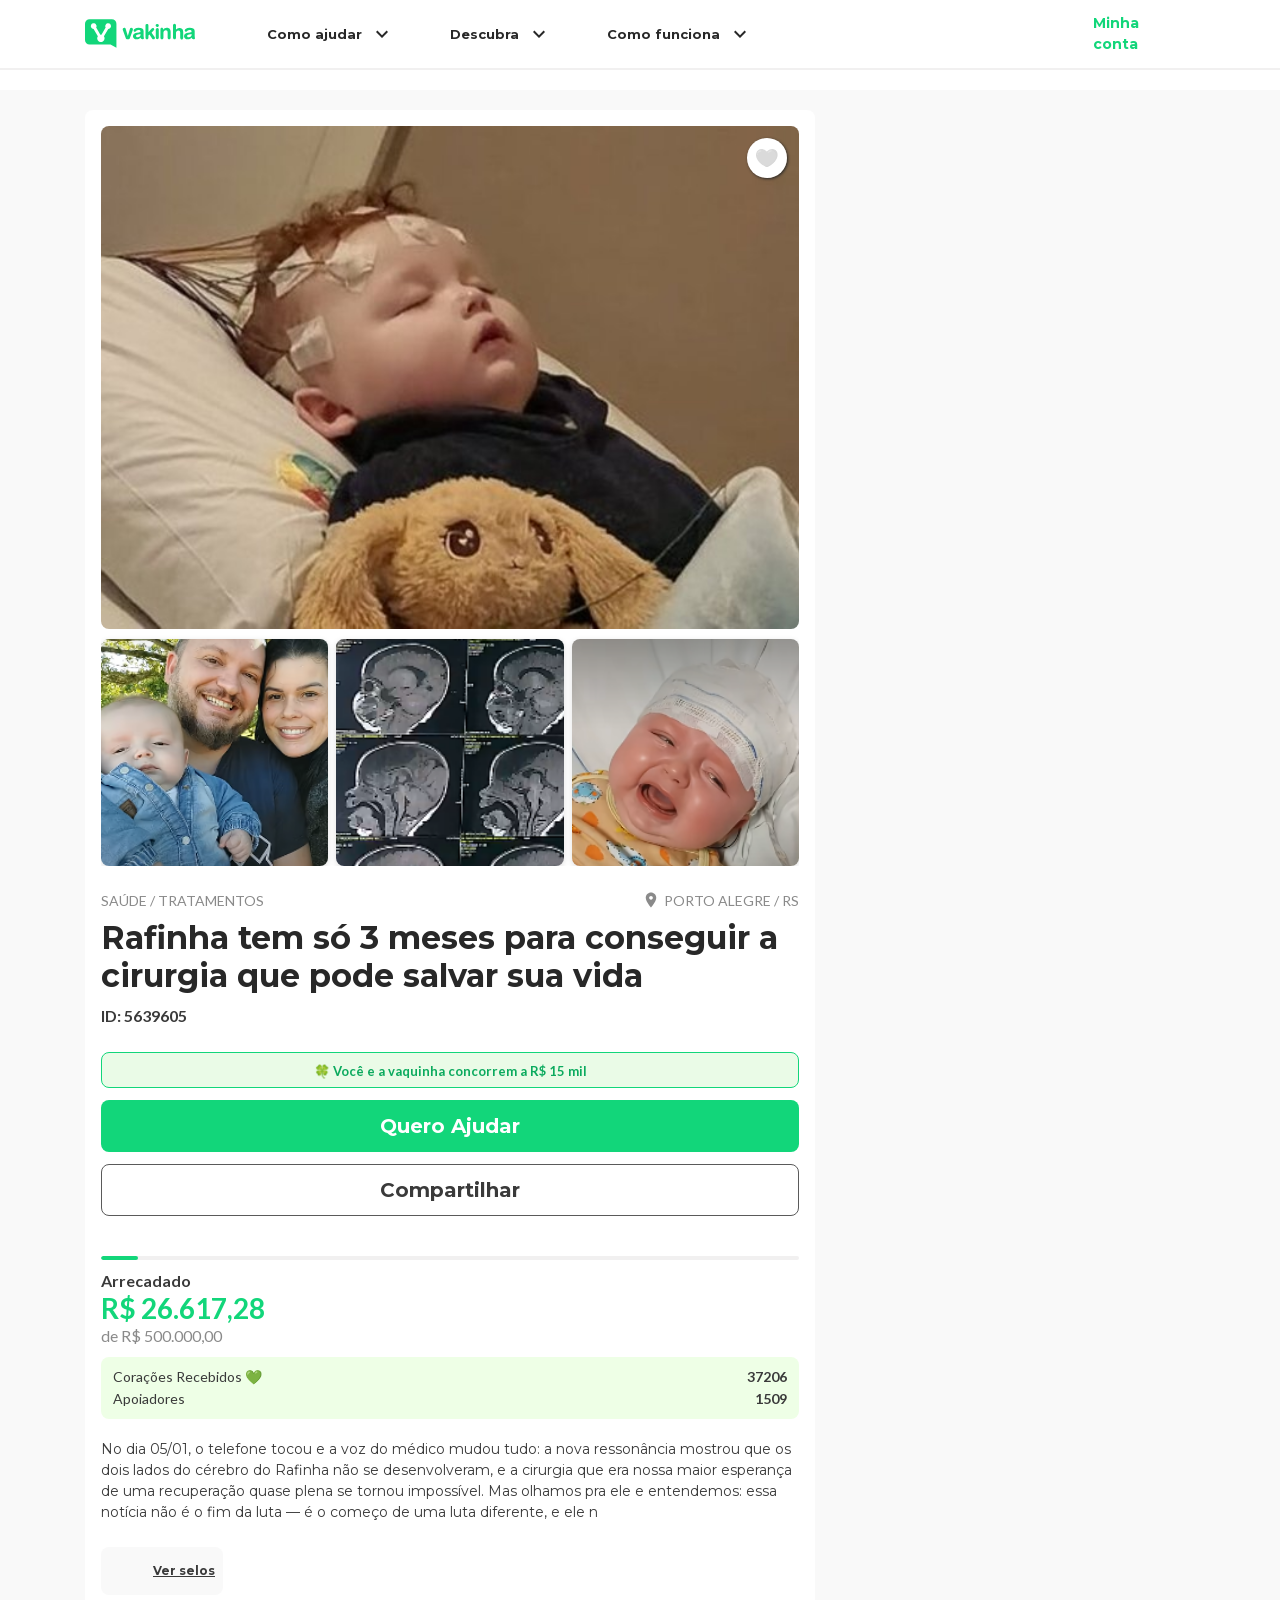
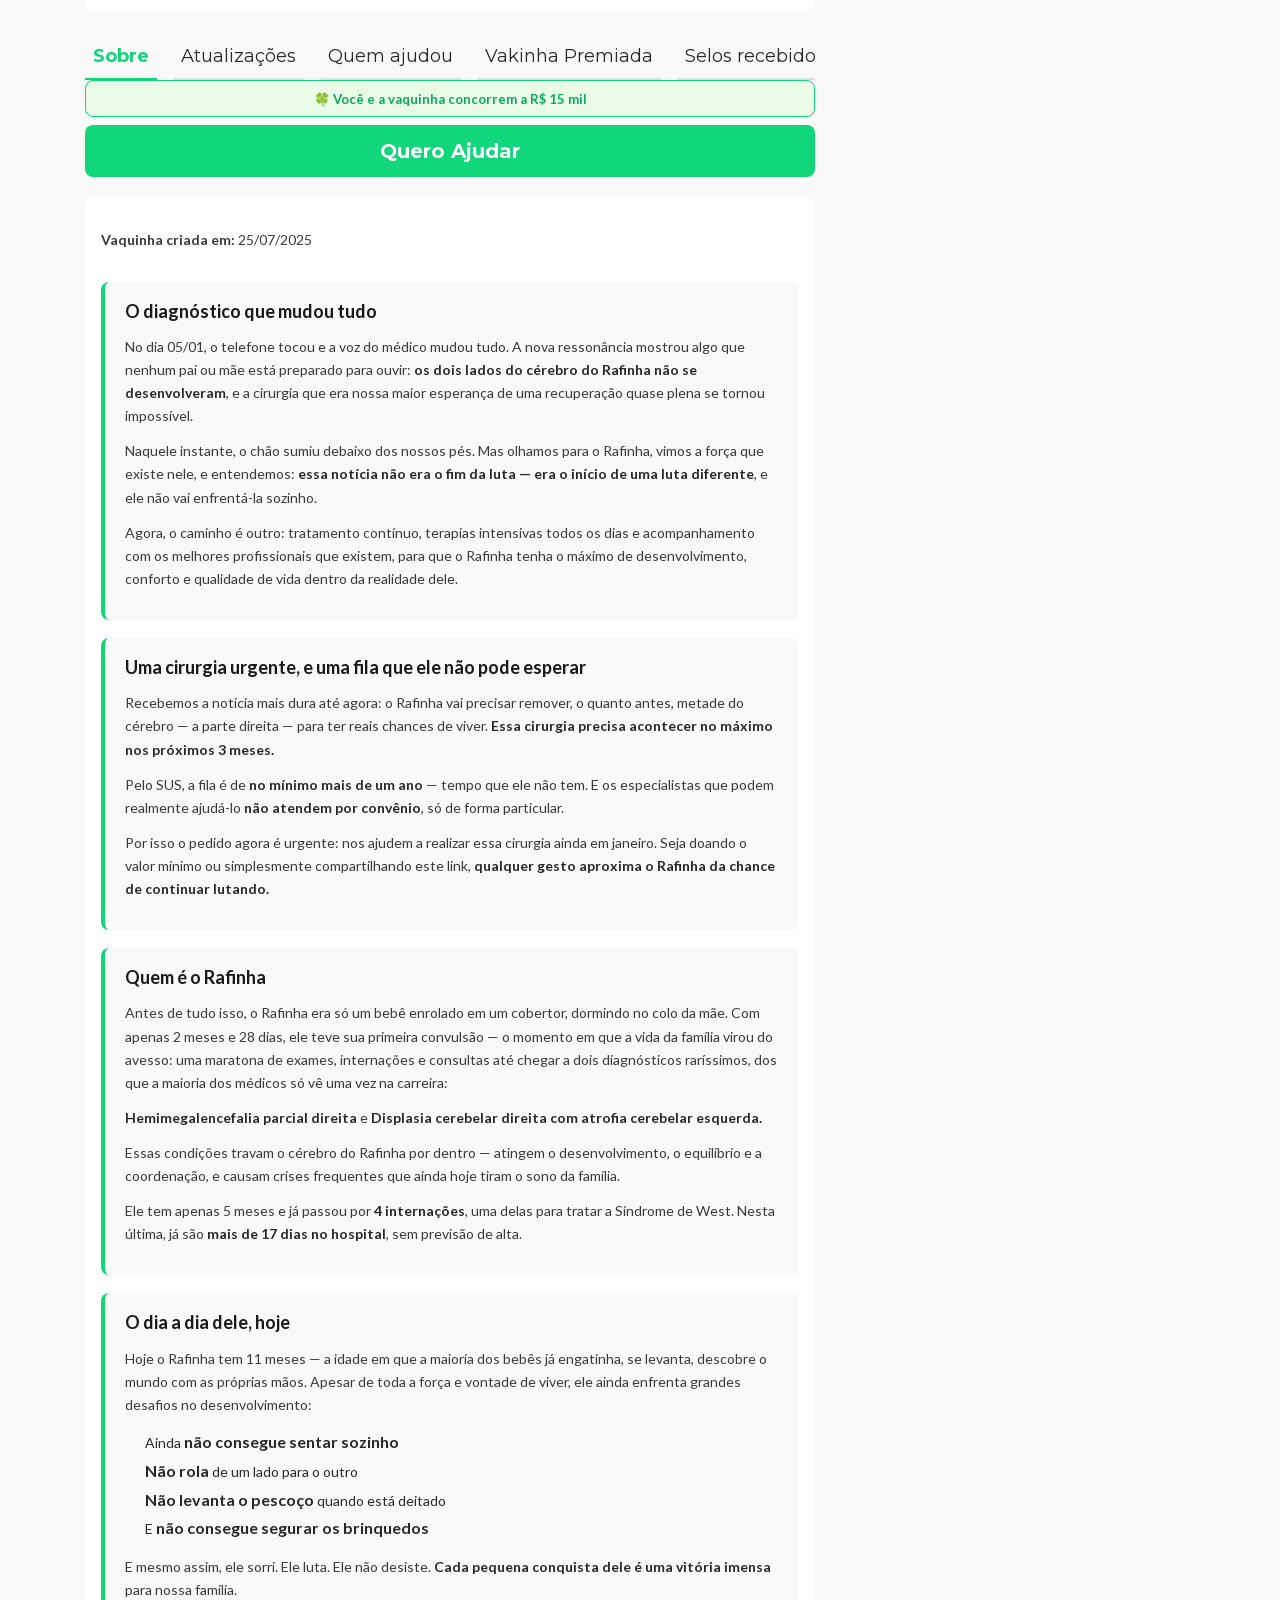
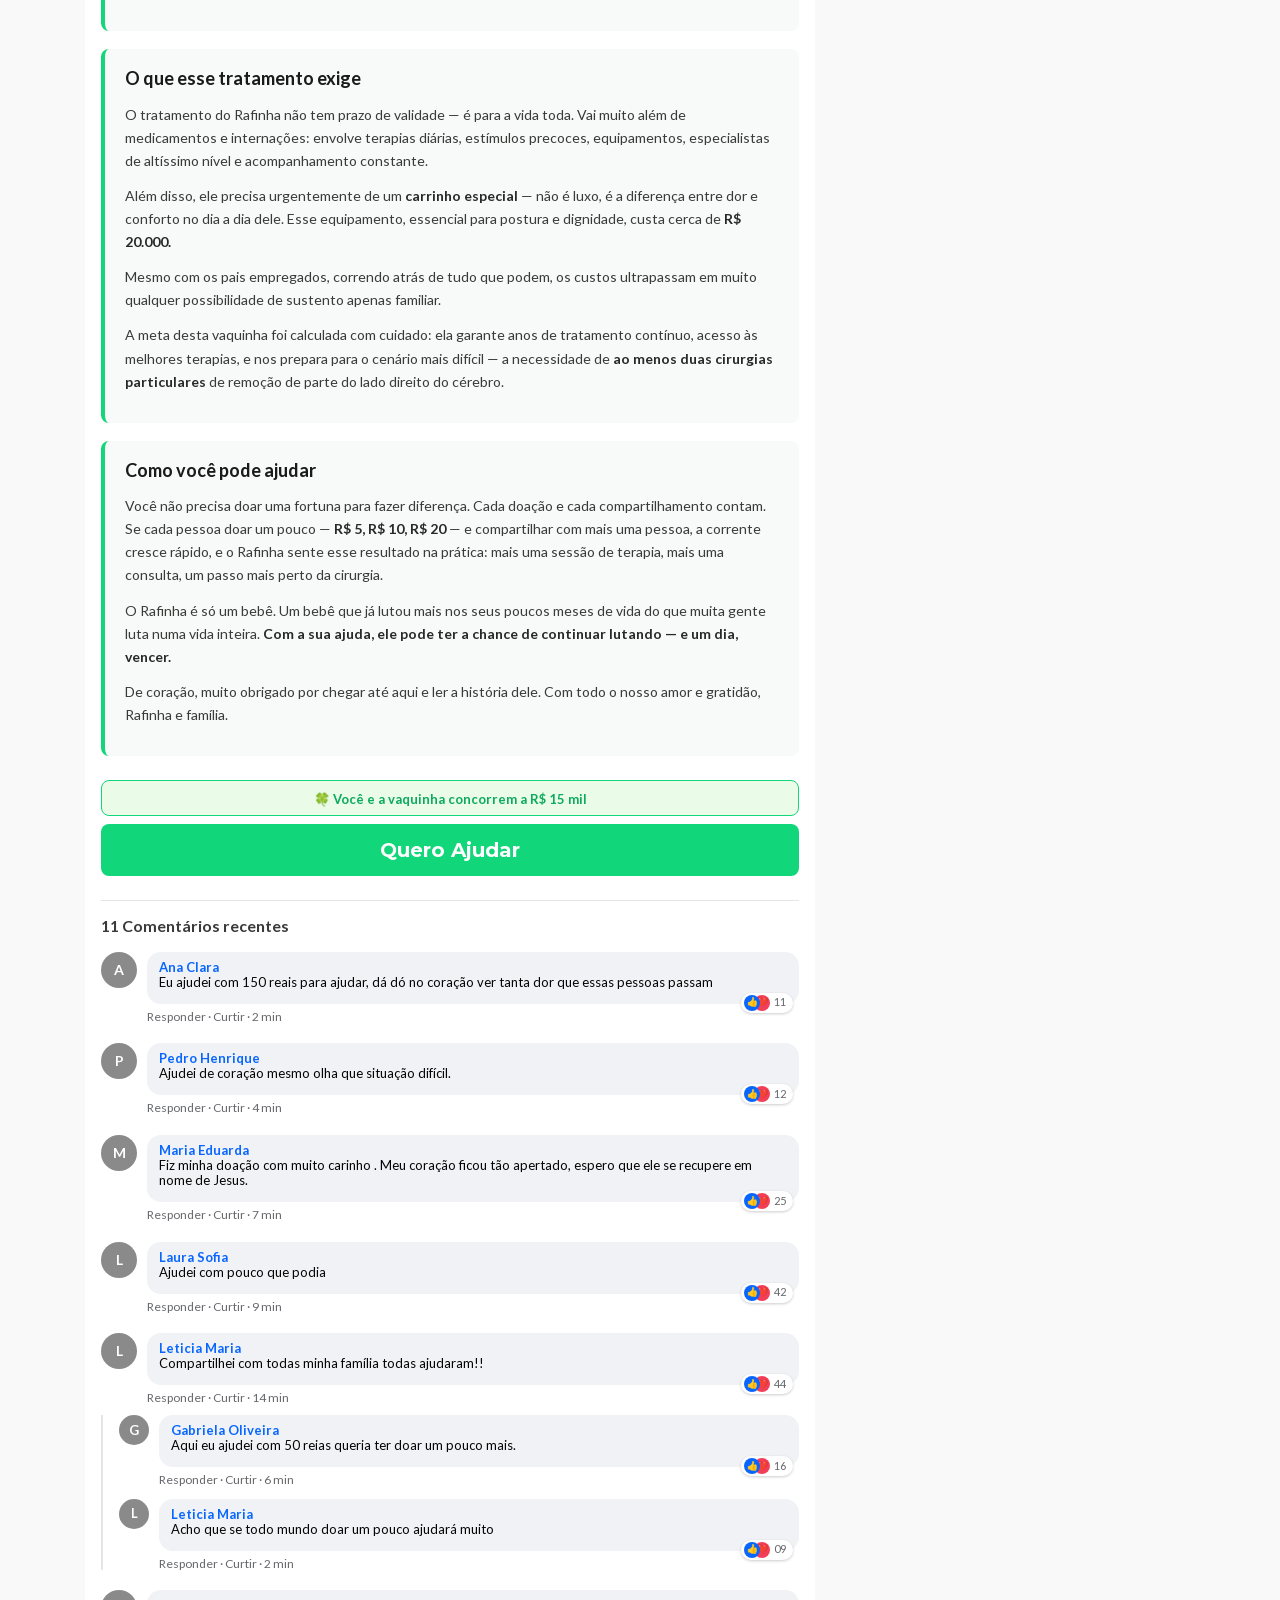
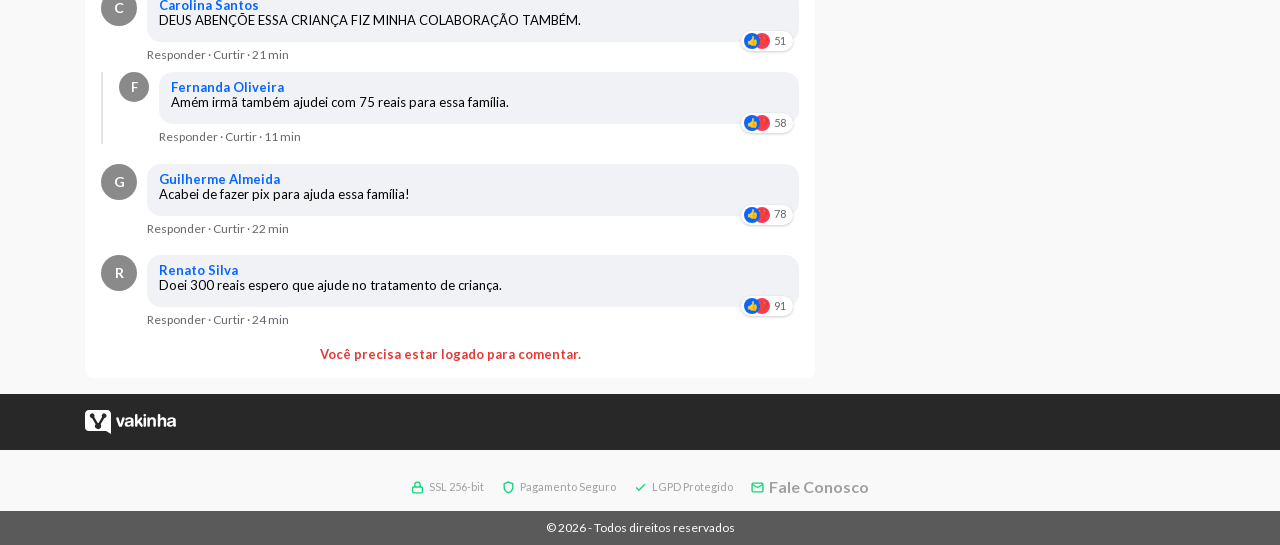
==== commit 6b663561: "first commit" ====
--- a/index.html
+++ b/index.html
@@ -51,7 +51,7 @@
   <meta property="og:type" content="website" data-next-head="">
   <meta property="og:url" content="https://www.vakinha.com.br/vaquinha/vamos-ajudar-o-rafinha-a-vencer"
     data-next-head="">
-  <meta property="og:title" content="Ajude o cérebro do Rafinha a continuar tentando" data-next-head="">
+  <meta property="og:title" content="Ajude o Rafinha a sobreviver mais 1 dia" data-next-head="">
   <meta property="og:description"
     content="Ele é só um bebê, mas já luta mais do que muita gente luta a vida inteira. Ajude o Rafinha a continuar tentando — cada doação e cada compartilhamento aproximam ele de um futuro com dignidade."
     data-next-head="">
@@ -65,26 +65,26 @@
     data-next-head="">{"@context":"https://schema.org","@type":"DonateAction","currency":"BRL","value":113963.55,"name":"Ajude o cérebro do Rafinha a continuar tentando","description":"No dia 05/01, nossas esperanças de uma cirurgia e de uma recuperação quase plena para o Rafinha foram profundamente abaladas.A nova ressonância mostrou que os dois lados do cérebro não se desenvolveram.Esse foi um baque enorme para nós como família. Mas não foi o fim da luta.Agora, o caminho é outro: tratamento contínuo, terapias intensivas e acompanhamento com os melhores profissionais possíveis, para que o Rafinha tenha o máximo de desenvolvimento, conforto e qualidade de vida dentro da realidade dele.Além das terapias, o Rafinha precisa de equipamentos adequados. Um carrinho especial, essencial para o conforto, postura e dignidade dele, custa cerca de R$ 20.000.Por isso, pedimos a sua ajuda.Cada contribuição, cada compartilhamento, nos aproxima de oferecer ao Rafinha cuidado, conforto e dignidade.O Rafinha precisa de todos nós.E nós agradecemos de coração por qualquer apoio. ----💙Pessoal, ontem (04/12) descobrimos que o caso do Rafinha se agravou.Ele vai precisar remover o quanto antes metade do cérebro — a parte direita — para ter reais chances de viver.Essa cirurgia precisa acontecer no máximo nos próximos 3 meses.Pelo SUS, ele aguardará no mínimo mais de um ano na fila, e no particular os melhores especialistas não atendem pelo convênio.Por isso, pedimos ajuda: nos ajudem a realizar a cirurgia em janeiro.Seja doando o valor mínimo ou simplesmente compartilhando, qualquer gesto aproxima o Rafinha da chance de continuar lutando.💙 Hoje o Rafinha tem 11 meses.Apesar de toda a força e vontade de viver, ele enfrenta grandes desafios no desenvolvimento:\nAinda não consegue sentar sozinho\n\n\nNão rola de um lado para o outro\n\nNão levanta o pescoço quando está deitado\nE não consegue segurar os brinquedos\n\nCada pequena conquista é uma vitória imensa — e cada dia é uma luta por mais autonomia, mais descobertas e mais esperança.🙏 Precisamos do seu apoio para seguir garantindo os tratamentos, terapias e estímulos que podem mudar o futuro do Rafinha.Com a sua ajuda, ele pode dar passos que hoje ainda parecem distantes — mas estão ao alcance com amor, cuidado e solidariedade.🧡 A história do Rafinha — e por que ele precisa de vocêO Rafinha é o nosso bebê. Tão pequeno… e já tão guerreiro.Com apenas 2 meses e 28 dias, ele teve sua primeira convulsão. Daí em diante, nossa vida virou de cabeça para baixo: uma maratona de exames, internações e consultas até chegarmos a dois diagnósticos raríssimos:🧠 Hemimegalencefalia parcial direita🧠 Displasia cerebelar direita e atrofia cerebelar esquerdaEssas condições afetam diretamente o desenvolvimento, o equilíbrio, a coordenação e causam crises frequentes. É como se o cérebro do Rafinha o travasse por dentro.Hoje ele tem apenas 5 meses — e já passou por 4 internações, uma delas para tratar a Síndrome de West, que agrava ainda mais o quadro. Nesta última, já são mais de 17 dias dentro do hospital, sem previsão de alta.⚕️ O que o Rafinha precisaO tratamento do Rafinha é para a vida toda. Vai muito além de medicamentos e internações: envolve terapias diárias, estímulos precoces, equipamentos, especialistas e acompanhamento constante. Cada etapa é fundamental para que ele tenha chance de se desenvolver, brincar, aprender e ter qualidade de vida.Mesmo com os pais empregados, os custos ultrapassam em muito qualquer possibilidade de sustento apenas familiar. É um cuidado especializado, longo e caro — mas que pode transformar a vida dele. A meta foi calculada para garantir anos de tratamento contínuo, acesso às melhores terapias e também para estar preparado caso seja necessário realizar, além de todo esse cuidado, ao menos duas cirurgias particulares de remoção de parte do lado direito do cérebro — procedimentos de altíssima complexidade que podem mudar o futuro do Rafinha. 🙏 Como você pode ajudarCada doação, cada compartilhamento e cada oração fazem diferença. Se cada pessoa doar um pouco — R$ 5, R$ 10, R$ 20 — e compartilhar, a corrente cresce.O Rafinha é só um bebê. Mas com sua ajuda, ele pode ter um futuro com dignidade, cuidado e esperança.De coração, muito obrigado.Rafinha e família. ","target":{"@type":"EntryPoint","urlTemplate":"https://vakinha.com.br/vaquinha/vamos-ajudar-o-rafinha-a-vencer"},"recipient":{"@type":"Person","name":"Paulo","url":"https://vakinha.com.br/usuario/paulo-alberto-boesing"}}</script>
   <script type="application/ld+json"
     data-next-head="">{"@context":"https://schema.org","@type":"FAQPage","mainEntity":[{"@type":"Question","name":"Como ajudar Paulo?","acceptedAnswer":{"@type":"Answer","text":"Fazendo uma doação diretamente pelo Vakinha.com.br Compartilhando a vaquinha nas suas redes sociais Divulgando para amigos e familiares que possam se sensibilizar com a causa Doando via PIX rafinha@vakinha.com.br."}},{"@type":"Question","name":"Quando a vaquinha foi criada?","acceptedAnswer":{"@type":"Answer","text":"A vaquinha Ajude o cérebro do Rafinha a continuar tentando foi criada em 25/07/2025."}},{"@type":"Question","name":"Qual a meta da vaquinha Ajude o cérebro do Rafinha a continuar tentando?","acceptedAnswer":{"@type":"Answer","text":"Meta: R$ 500.000,00."}},{"@type":"Question","name":"Como posso ajudar via chave PIX?","acceptedAnswer":{"@type":"Answer","text":"Chave PIX: rafinha@vakinha.com.br. Tipo de chave: E-mail. Importante: Ao fazer uma doação via PIX, entre em contato com o criador da vaquinha para informar sobre a doação, assim podemos agradecer e manter o controle das contribuições."}},{"@type":"Question","name":"Quanto a vaquinha já arrecadou?","acceptedAnswer":{"@type":"Answer","text":"Valor arrecadado: R$ 113.963,55 Percentual da meta: 24% Número de doadores: 1496 Última atualização: 30/07/2026"}}]}</script>
-  <link rel="preload" href="fonts/b5215411e8ce7768-s.p.woff2" as="font" type="font/woff2"
-    crossorigin="anonymous" data-next-font="size-adjust">
-  <link rel="preload" href="fonts/155cae559bbd1a77-s.p.woff2" as="font" type="font/woff2"
-    crossorigin="anonymous" data-next-font="size-adjust">
-  <link rel="preload" href="fonts/25460892714ab800-s.p.woff2" as="font" type="font/woff2"
-    crossorigin="anonymous" data-next-font="size-adjust">
-  <link rel="preload" href="fonts/6d664cce900333ee-s.p.woff2" as="font" type="font/woff2"
-    crossorigin="anonymous" data-next-font="size-adjust">
-  <link rel="preload" href="fonts/9364c9a9ce248cb1-s.p.woff2" as="font" type="font/woff2"
-    crossorigin="anonymous" data-next-font="size-adjust">
-  <link rel="preload" href="fonts/7ff6869a1704182a-s.p.woff2" as="font" type="font/woff2"
-    crossorigin="anonymous" data-next-font="size-adjust">
-  <link rel="preload" href="fonts/4de1fea1a954a5b6-s.p.woff2" as="font" type="font/woff2"
-    crossorigin="anonymous" data-next-font="size-adjust">
-  <link rel="preload" href="fonts/756f9c755543fe29-s.p.woff2" as="font" type="font/woff2"
-    crossorigin="anonymous" data-next-font="size-adjust">
-  <link rel="preload" href="fonts/2fb5d94d8dca0cc5-s.p.woff2" as="font" type="font/woff2"
-    crossorigin="anonymous" data-next-font="size-adjust">
-  <link rel="preload" href="fonts/904be59b21bd51cb-s.p.woff2" as="font" type="font/woff2"
-    crossorigin="anonymous" data-next-font="size-adjust">
+  <link rel="preload" href="fonts/b5215411e8ce7768-s.p.woff2" as="font" type="font/woff2" crossorigin="anonymous"
+    data-next-font="size-adjust">
+  <link rel="preload" href="fonts/155cae559bbd1a77-s.p.woff2" as="font" type="font/woff2" crossorigin="anonymous"
+    data-next-font="size-adjust">
+  <link rel="preload" href="fonts/25460892714ab800-s.p.woff2" as="font" type="font/woff2" crossorigin="anonymous"
+    data-next-font="size-adjust">
+  <link rel="preload" href="fonts/6d664cce900333ee-s.p.woff2" as="font" type="font/woff2" crossorigin="anonymous"
+    data-next-font="size-adjust">
+  <link rel="preload" href="fonts/9364c9a9ce248cb1-s.p.woff2" as="font" type="font/woff2" crossorigin="anonymous"
+    data-next-font="size-adjust">
+  <link rel="preload" href="fonts/7ff6869a1704182a-s.p.woff2" as="font" type="font/woff2" crossorigin="anonymous"
+    data-next-font="size-adjust">
+  <link rel="preload" href="fonts/4de1fea1a954a5b6-s.p.woff2" as="font" type="font/woff2" crossorigin="anonymous"
+    data-next-font="size-adjust">
+  <link rel="preload" href="fonts/756f9c755543fe29-s.p.woff2" as="font" type="font/woff2" crossorigin="anonymous"
+    data-next-font="size-adjust">
+  <link rel="preload" href="fonts/2fb5d94d8dca0cc5-s.p.woff2" as="font" type="font/woff2" crossorigin="anonymous"
+    data-next-font="size-adjust">
+  <link rel="preload" href="fonts/904be59b21bd51cb-s.p.woff2" as="font" type="font/woff2" crossorigin="anonymous"
+    data-next-font="size-adjust">
   <link rel="preload" href="css/cdd618e4d06e6581.css" as="style">
   <link rel="stylesheet" href="css/cdd618e4d06e6581.css" data-n-g="">
   <link rel="preload" href="css/a29a5c0337d7d678.css" as="style">
@@ -5515,12 +5515,21 @@
                   aria-hidden="true">
                   <div class="bm-menu" style="height:100%;box-sizing:border-box;overflow:auto">
                     <nav class="bm-item-list" style="height:100%">
-                      <a href="checkout/index.html" style="display:block;padding:0.8em;font-size:15px;font-weight:700;color:#12D67A;font-family:'Lato',arial;text-decoration:none;border-bottom:1px solid #f1f0f0;">Quero Ajudar</a>
-                      <a href="javascript:void(0)" style="display:block;padding:0.8em;font-size:15px;color:#3a3a3a;font-family:'Lato',arial;text-decoration:none;border-bottom:1px solid #f1f0f0;">Sobre</a>
-                      <a href="javascript:void(0)" style="display:block;padding:0.8em;font-size:15px;color:#3a3a3a;font-family:'Lato',arial;text-decoration:none;border-bottom:1px solid #f1f0f0;">Atualizações</a>
-                      <a href="javascript:void(0)" style="display:block;padding:0.8em;font-size:15px;color:#3a3a3a;font-family:'Lato',arial;text-decoration:none;border-bottom:1px solid #f1f0f0;">Quem ajudou</a>
-                      <a href="javascript:void(0)" style="display:block;padding:0.8em;font-size:15px;color:#3a3a3a;font-family:'Lato',arial;text-decoration:none;border-bottom:1px solid #f1f0f0;">Perguntas e Respostas</a>
-                      <a href="javascript:void(0)" style="display:block;padding:0.8em;font-size:15px;color:#3a3a3a;font-family:'Lato',arial;text-decoration:none;">Compartilhar</a>
+                      <a href="checkout/index.html"
+                        style="display:block;padding:0.8em;font-size:15px;font-weight:700;color:#12D67A;font-family:'Lato',arial;text-decoration:none;border-bottom:1px solid #f1f0f0;">Quero
+                        Ajudar</a>
+                      <a href="javascript:void(0)"
+                        style="display:block;padding:0.8em;font-size:15px;color:#3a3a3a;font-family:'Lato',arial;text-decoration:none;border-bottom:1px solid #f1f0f0;">Sobre</a>
+                      <a href="javascript:void(0)"
+                        style="display:block;padding:0.8em;font-size:15px;color:#3a3a3a;font-family:'Lato',arial;text-decoration:none;border-bottom:1px solid #f1f0f0;">Atualizações</a>
+                      <a href="javascript:void(0)"
+                        style="display:block;padding:0.8em;font-size:15px;color:#3a3a3a;font-family:'Lato',arial;text-decoration:none;border-bottom:1px solid #f1f0f0;">Quem
+                        ajudou</a>
+                      <a href="javascript:void(0)"
+                        style="display:block;padding:0.8em;font-size:15px;color:#3a3a3a;font-family:'Lato',arial;text-decoration:none;border-bottom:1px solid #f1f0f0;">Perguntas
+                        e Respostas</a>
+                      <a href="javascript:void(0)"
+                        style="display:block;padding:0.8em;font-size:15px;color:#3a3a3a;font-family:'Lato',arial;text-decoration:none;">Compartilhar</a>
                     </nav>
                   </div>
                   <div>
@@ -6003,15 +6012,19 @@
                     fetchpriority="high" style="object-fit:cover" class="sc-3762d086-3 cHoFmu">
                 </figure>
                 <!-- Extra photos gallery - aligned perfectly -->
-                <div id="extraPhotos" style="display:grid;grid-template-columns:repeat(3, 1fr);gap:8px;margin-top:10px;width:100%;">
+                <div id="extraPhotos"
+                  style="display:grid;grid-template-columns:repeat(3, 1fr);gap:8px;margin-top:10px;width:100%;">
                   <div style="aspect-ratio:1;border-radius:8px;overflow:hidden;box-shadow:0 2px 6px rgba(0,0,0,0.12);">
-                    <img loading="lazy" decoding="async" src="images/rafinha1.png" alt="Rafinha 1" style="width:100%;height:100%;object-fit:cover;display:block;">
+                    <img loading="lazy" decoding="async" src="images/rafinha1.png" alt="Rafinha 1"
+                      style="width:100%;height:100%;object-fit:cover;display:block;">
                   </div>
                   <div style="aspect-ratio:1;border-radius:8px;overflow:hidden;box-shadow:0 2px 6px rgba(0,0,0,0.12);">
-                    <img loading="lazy" decoding="async" src="images/rafinha-raio-x.png" alt="Rafinha Raio X" style="width:100%;height:100%;object-fit:cover;display:block;">
+                    <img loading="lazy" decoding="async" src="images/rafinha-raio-x.png" alt="Rafinha Raio X"
+                      style="width:100%;height:100%;object-fit:cover;display:block;">
                   </div>
                   <div style="aspect-ratio:1;border-radius:8px;overflow:hidden;box-shadow:0 2px 6px rgba(0,0,0,0.12);">
-                    <img loading="lazy" decoding="async" src="images/rafinha2.png" alt="Rafinha 2" style="width:100%;height:100%;object-fit:cover;display:block;">
+                    <img loading="lazy" decoding="async" src="images/rafinha2.png" alt="Rafinha 2"
+                      style="width:100%;height:100%;object-fit:cover;display:block;">
                   </div>
                 </div>
                 <div class="sc-3762d086-10 bKgyRq">
@@ -6120,12 +6133,14 @@
                   <div class="sc-fqkvVR jCjieJ">Porto Alegre / RS</div>
                 </div>
               </div>
-              <h1 class="sc-fqkvVR eMKAgq">Ajude o cérebro do Rafinha a continuar tentando</h1>
+              <h1 class="sc-fqkvVR eMKAgq">Rafinha tem só 3 meses para conseguir a cirurgia que pode salvar sua vida</h1>
               <div class="sc-fqkvVR gBNkAM">ID: 5639605</div>
               <div class="sc-dhKdcB hvkCOw"
                 style="display: flex; flex-direction: column; gap: 12px; margin: 16px 0; width: 100%;">
-                <div style="background:#eafbe7;border:1px solid #12D67A;border-radius:8px;padding:8px 12px;text-align:center;">
-                  <span style="color:#0BAA5E;font-weight:700;font-size:13px;font-family:'Lato',arial;">🍀 Você e a vaquinha concorrem a R$ 15 mil</span>
+                <div
+                  style="background:#eafbe7;border:1px solid #12D67A;border-radius:8px;padding:8px 12px;text-align:center;">
+                  <span style="color:#0BAA5E;font-weight:700;font-size:13px;font-family:'Lato',arial;">🍀 Você e a
+                    vaquinha concorrem a R$ 15 mil</span>
                 </div>
                 <a href="checkout/index.html" style="width:100%;display:block;text-decoration:none;"><button
                     type="button" class="sc-fPXMVe fhXXgM" style="width: 100%; padding: 10px;">
@@ -6230,21 +6245,19 @@
                 </div>
               </div>
             </div>
-            
-              <div style="margin-bottom:20px;border-radius:12px;overflow:hidden;box-shadow:0 4px 16px rgba(0,0,0,0.15);max-width:100%;">
-                <video controls preload="metadata" poster="images/f3a66038-1641-4a28-963e-36602d174f13.jpeg" style="width:100%;display:block;max-height:280px;background:#000;">
-                  <source src="video.mp4" type="video/mp4">
-                </video>
+
+            <div style="width:100%;margin-bottom:20px;">
+              <div
+                style="background:#eafbe7;border:1px solid #12D67A;border-radius:8px;padding:8px 12px;text-align:center;margin-bottom:8px;">
+                <span style="color:#0BAA5E;font-weight:700;font-size:13px;font-family:'Lato',arial;">🍀 Você e a
+                  vaquinha concorrem a R$ 15 mil</span>
               </div>
-              <div style="width:100%;margin-bottom:20px;">
-                <div style="background:#eafbe7;border:1px solid #12D67A;border-radius:8px;padding:8px 12px;text-align:center;margin-bottom:8px;">
-                  <span style="color:#0BAA5E;font-weight:700;font-size:13px;font-family:'Lato',arial;">🍀 Você e a vaquinha concorrem a R$ 15 mil</span>
-                </div>
-                <a href="checkout/index.html" style="width:100%;display:block;text-decoration:none;"><button type="button" class="sc-fPXMVe fhXXgM" style="width: 100%; padding: 10px;">
-                    <div class="sc-fqkvVR hXGXXh" data-cy="campaign-toolbar">Quero Ajudar</div>
-                  </button></a>
-              </div>
-    <div class="sc-dhKdcB DzrjH sc-77c3c68b-0 jWiEuC">
+              <a href="checkout/index.html" style="width:100%;display:block;text-decoration:none;"><button type="button"
+                  class="sc-fPXMVe fhXXgM" style="width: 100%; padding: 10px;">
+                  <div class="sc-fqkvVR hXGXXh" data-cy="campaign-toolbar">Quero Ajudar</div>
+                </button></a>
+            </div>
+            <div class="sc-dhKdcB DzrjH sc-77c3c68b-0 jWiEuC">
               <div>
 
                 <div class="sc-dhKdcB gVCQTT">
@@ -6256,165 +6269,315 @@
                 <div class="sc-dhKdcB fTlPur">
                 </div>
                 <div class="sc-f294cd4b-1 tFbcg">
-                  <p>
-                    <strong>No dia 05/01, o telefone tocou e a voz do médico mudou tudo.</strong>
-                  </p>
-                  <p>
-                    <strong>A nova ressonância mostrou algo que nenhum pai ou mãe está preparado para ouvir: os dois
-                      lados do cérebro do Rafinha não se desenvolveram. A cirurgia que era a nossa maior esperança de
-                      uma recuperação quase plena se tornou impossível.</strong>
-                  </p>
-                  <p>
-                    <strong>Naquele instante, o chão sumiu debaixo dos nossos pés. Foi um baque enorme para nós como
-                      família.</strong>
-                  </p>
-                  <p>
-                    <strong>Mas olhamos para o Rafinha, vimos a força que existe nele, e entendemos: essa notícia não
-                      era o fim da luta. Era o início de uma luta diferente — e ele não vai enfrentá-la sozinho.</strong>
-                  </p>
-                  <p>
-                    <strong>Agora, o caminho é outro: tratamento contínuo, terapias intensivas todos os dias e
-                      acompanhamento com os melhores profissionais que existem, para que o Rafinha tenha o máximo de
-                      desenvolvimento, conforto e qualidade de vida dentro da realidade dele.</strong>
-                  </p>
-                  <p>
-                    <strong>Além das terapias, o Rafinha precisa urgentemente de um carrinho especial — não é luxo, é a
-                      diferença entre dor e conforto no dia a dia dele. Esse equipamento, essencial para postura e
-                      dignidade, custa cerca de R$ 20.000.</strong>
-                  </p>
-                  <p>
-                    <strong>Por isso, com o coração na mão, pedimos a sua ajuda.</strong>
-                  </p>
-                  <p>
-                    <strong>Não pedimos por nós. Pedimos pelo Rafinha. Cada contribuição, cada compartilhamento, nos
-                      aproxima de oferecer a ele cuidado, conforto e dignidade.</strong>
-                  </p>
-                  <p>
-                    <strong>O Rafinha precisa de todos nós.</strong>
-                  </p>
-                  <p>
-                    <strong>E nós agradecemos de coração — de verdade — por qualquer gesto de generosidade. </strong>
-                  </p>
-                  <p>
-                    <strong>----</strong>
-                  </p>
-                  <p>
-                    <strong>💙 Pessoal, ontem (04/12) recebemos a notícia mais dura até agora: o caso do Rafinha se
-                      agravou.</strong>
-                    Ele vai precisar
-                    <strong>remover o quanto antes metade do cérebro — a parte direita —</strong>
-                    para ter reais chances de viver. Essa cirurgia precisa acontecer
-                    <strong>no máximo nos próximos 3 meses</strong>
-                    .
-                  </p>
-                  <p>Pelo SUS, ele aguardará
-                    <strong>no mínimo mais de um ano na fila</strong>
-                    — tempo que ele não tem —, e no particular os melhores especialistas, aqueles que podem realmente
-                    ajudar o Rafinha,
-                    <strong>não atendem pelo convênio</strong>
-                    .
-                  </p>
-                  <p>
-                    <strong>Por isso, o pedido agora é urgente:</strong>
-                    nos ajudem a realizar a cirurgia ainda em janeiro. Seja doando o valor mínimo ou simplesmente
-                    compartilhando este link com mais uma pessoa,
-                    <strong>qualquer gesto aproxima o Rafinha da chance de continuar lutando.</strong>
-                  </p>
-                  <p>💙
-                    <strong>Hoje o Rafinha tem 11 meses.</strong>
-                    A idade em que a maioria dos bebês já engatinha, se levanta, descobre o mundo com as próprias mãos.
-                    Apesar de toda a força e vontade de viver, ele ainda enfrenta grandes desafios no desenvolvimento:
-                  </p>
-                  <ul>
-                    <li>Ainda
-                      <strong>não consegue sentar sozinho</strong>
-                    </li>
-                    <li>
-                      <strong>Não rola</strong>
-                      de um lado para o outro
-                    </li>
-                    <li>
-                      <strong>Não levanta o pescoço</strong>
-                      quando está deitado
-                    </li>
-                    <li>E
-                      <strong>não consegue segurar os brinquedos</strong>
-                    </li>
-                  </ul>
-                  <p>E mesmo assim, ele sorri. Ele luta. Ele não desiste. Cada pequena conquista dele é uma vitória
-                    imensa para nossa família — e cada dia é mais uma batalha por autonomia, por descobertas e por
-                    esperança.</p>
-
-                  <p>🙏
-                    <strong>Precisamos do seu apoio</strong>
-                    para seguir garantindo os tratamentos, terapias e estímulos que podem mudar o futuro do Rafinha.
-                    Com a sua ajuda, ele pode dar passos que hoje ainda parecem distantes — mas estão ao alcance com
-                    amor, cuidado e solidariedade.
-                  </p>
-                  <p>🧡 A história do Rafinha — e por que ele precisa de você</p>
-
-                  <p>Antes de tudo isso, o Rafinha era só um bebê enrolado em um cobertor, dormindo no colo da mãe. O
-                    nosso bebê. Tão pequeno… e já tão guerreiro.</p>
-                  <p>Com apenas 2 meses e 28 dias, ele teve sua primeira convulsão. Foi o momento em que nossa vida
-                    virou de cabeça para baixo: uma maratona de exames, internações e consultas, até chegarmos a dois
-                    diagnósticos raríssimos — dos que a maioria dos médicos só vê uma vez na carreira:</p>
-                  <p>
-                    <strong>🧠 Hemimegalencefalia parcial direita🧠 Displasia cerebelar direita e atrofia cerebelar
-                      esquerda</strong>
-                  </p>
-
-                  <p>Essas condições travam o cérebro do Rafinha por dentro — atingem diretamente o desenvolvimento, o
-                    equilíbrio, a coordenação, e causam crises frequentes que ainda hoje tiram o sono da nossa
-                    família.</p>
-                  <p>Hoje ele tem apenas 5 meses — e já passou por 4 internações, uma delas para tratar a Síndrome de
-                    West, que agrava ainda mais o quadro. Nesta última, já são mais de 17 dias dentro do hospital, sem
-                    previsão de alta.</p>
-                  <p>
-                    <strong>⚕️ O que o Rafinha precisa, na prática</strong>
-                  </p>
-                  <p>O tratamento do Rafinha não tem prazo de validade — é para a vida toda. Vai muito além de
-                    medicamentos e internações: envolve terapias diárias, estímulos precoces, equipamentos,
-                    especialistas de altíssimo nível e acompanhamento constante. Cada uma dessas etapas é o que separa
-                    um Rafinha que só sobrevive de um Rafinha que se desenvolve, brinca, aprende e tem qualidade de
-                    vida.</p>
-                  <p>Mesmo com os pais empregados, correndo atrás de tudo que podem, os custos ultrapassam em muito
-                    qualquer possibilidade de sustento apenas familiar. É um cuidado especializado, longo e caro — mas
-                    que pode transformar completamente a vida dele.
-                  </p>
-                  <p> </p>
-                  <p>A meta desta vaquinha foi calculada com cuidado: ela garante anos de tratamento contínuo, acesso
-                    às melhores terapias, e também nos prepara para o cenário mais difícil — a necessidade de realizar,
-                    além de todo esse cuidado, ao menos duas cirurgias particulares de remoção de parte do lado direito
-                    do cérebro. São procedimentos de altíssima complexidade, mas também a maior chance real que o
-                    Rafinha tem de um futuro melhor.</p>
-                  <p> </p>
-
-                  <p>🙏 Como você pode fazer parte dessa história</p>
-                  <p>Você não precisa doar uma fortuna para fazer diferença. Cada doação, cada compartilhamento e cada
-                    oração contam. Se cada pessoa doar um pouco — R$ 5, R$ 10, R$ 20 — e compartilhar com mais uma
-                    pessoa, a corrente cresce rápido, e o Rafinha sente esse resultado na prática: mais uma sessão de
-                    terapia, mais uma consulta, um passo mais perto da cirurgia.</p>
-                  <p>O Rafinha é só um bebê. Um bebê que já lutou mais nos seus poucos meses de vida do que muita gente
-                    luta numa vida inteira. Mas com a sua ajuda, ele pode ter a chance de continuar lutando — e um dia,
-                    vencer. Um futuro com dignidade, cuidado e esperança.</p>
-                  <p>De coração, muito obrigado por chegar até aqui e ler a história dele — isso já significa muito. Se
-                    puder ir além, doando ou compartilhando, você estará literalmente ajudando a escrever o próximo
-                    capítulo da vida do Rafinha.</p>
-                  <p>Com todo o nosso amor e gratidão, Rafinha e família. 💙</p>
-
-
-                  <p> </p>
+<div style="background:#f7faf8;border-left:4px solid #12D67A;border-radius:8px;padding:18px 20px;margin-bottom:18px;"><div style="font-size:18px;font-weight:700;color:#1a1a1a;font-family:'Lato',arial;margin-bottom:12px;line-height:1.3;">O diagnóstico que mudou tudo</div><p style="font-size:15px;line-height:1.65;color:#3a3a3a;font-family:'Lato',arial;margin-bottom:12px;">No dia 05/01, o telefone tocou e a voz do médico mudou tudo. A nova ressonância mostrou algo que nenhum pai ou mãe está preparado para ouvir: <strong>os dois lados do cérebro do Rafinha não se desenvolveram</strong>, e a cirurgia que era nossa maior esperança de uma recuperação quase plena se tornou impossível.</p><p style="font-size:15px;line-height:1.65;color:#3a3a3a;font-family:'Lato',arial;margin-bottom:12px;">Naquele instante, o chão sumiu debaixo dos nossos pés. Mas olhamos para o Rafinha, vimos a força que existe nele, e entendemos: <strong>essa notícia não era o fim da luta — era o início de uma luta diferente</strong>, e ele não vai enfrentá-la sozinho.</p><p style="font-size:15px;line-height:1.65;color:#3a3a3a;font-family:'Lato',arial;margin-bottom:12px;">Agora, o caminho é outro: tratamento contínuo, terapias intensivas todos os dias e acompanhamento com os melhores profissionais que existem, para que o Rafinha tenha o máximo de desenvolvimento, conforto e qualidade de vida dentro da realidade dele.</p></div>
+<div style="background:#f7faf8;border-left:4px solid #12D67A;border-radius:8px;padding:18px 20px;margin-bottom:18px;"><div style="font-size:18px;font-weight:700;color:#1a1a1a;font-family:'Lato',arial;margin-bottom:12px;line-height:1.3;">Uma cirurgia urgente, e uma fila que ele não pode esperar</div><p style="font-size:15px;line-height:1.65;color:#3a3a3a;font-family:'Lato',arial;margin-bottom:12px;">Recebemos a notícia mais dura até agora: o Rafinha vai precisar remover, o quanto antes, metade do cérebro — a parte direita — para ter reais chances de viver. <strong>Essa cirurgia precisa acontecer no máximo nos próximos 3 meses.</strong></p><p style="font-size:15px;line-height:1.65;color:#3a3a3a;font-family:'Lato',arial;margin-bottom:12px;">Pelo SUS, a fila é de <strong>no mínimo mais de um ano</strong> — tempo que ele não tem. E os especialistas que podem realmente ajudá-lo <strong>não atendem por convênio</strong>, só de forma particular.</p><p style="font-size:15px;line-height:1.65;color:#3a3a3a;font-family:'Lato',arial;margin-bottom:12px;">Por isso o pedido agora é urgente: nos ajudem a realizar essa cirurgia ainda em janeiro. Seja doando o valor mínimo ou simplesmente compartilhando este link, <strong>qualquer gesto aproxima o Rafinha da chance de continuar lutando.</strong></p></div>
+<div style="background:#f7faf8;border-left:4px solid #12D67A;border-radius:8px;padding:18px 20px;margin-bottom:18px;"><div style="font-size:18px;font-weight:700;color:#1a1a1a;font-family:'Lato',arial;margin-bottom:12px;line-height:1.3;">Quem é o Rafinha</div><p style="font-size:15px;line-height:1.65;color:#3a3a3a;font-family:'Lato',arial;margin-bottom:12px;">Antes de tudo isso, o Rafinha era só um bebê enrolado em um cobertor, dormindo no colo da mãe. Com apenas 2 meses e 28 dias, ele teve sua primeira convulsão — o momento em que a vida da família virou do avesso: uma maratona de exames, internações e consultas até chegar a dois diagnósticos raríssimos, dos que a maioria dos médicos só vê uma vez na carreira:</p><p style="font-size:15px;line-height:1.65;color:#3a3a3a;font-family:'Lato',arial;margin-bottom:12px;"><strong>Hemimegalencefalia parcial direita</strong> e <strong>Displasia cerebelar direita com atrofia cerebelar esquerda.</strong></p><p style="font-size:15px;line-height:1.65;color:#3a3a3a;font-family:'Lato',arial;margin-bottom:12px;">Essas condições travam o cérebro do Rafinha por dentro — atingem o desenvolvimento, o equilíbrio e a coordenação, e causam crises frequentes que ainda hoje tiram o sono da família.</p><p style="font-size:15px;line-height:1.65;color:#3a3a3a;font-family:'Lato',arial;margin-bottom:12px;">Ele tem apenas 5 meses e já passou por <strong>4 internações</strong>, uma delas para tratar a Síndrome de West. Nesta última, já são <strong>mais de 17 dias no hospital</strong>, sem previsão de alta.</p></div>
+<div style="background:#f7faf8;border-left:4px solid #12D67A;border-radius:8px;padding:18px 20px;margin-bottom:18px;"><div style="font-size:18px;font-weight:700;color:#1a1a1a;font-family:'Lato',arial;margin-bottom:12px;line-height:1.3;">O dia a dia dele, hoje</div><p style="font-size:15px;line-height:1.65;color:#3a3a3a;font-family:'Lato',arial;margin-bottom:12px;">Hoje o Rafinha tem 11 meses — a idade em que a maioria dos bebês já engatinha, se levanta, descobre o mundo com as próprias mãos. Apesar de toda a força e vontade de viver, ele ainda enfrenta grandes desafios no desenvolvimento:</p><ul style="font-size:15px;line-height:1.8;color:#3a3a3a;font-family:'Lato',arial;margin:0 0 12px;padding-left:20px;"><li>Ainda <strong>não consegue sentar sozinho</strong></li><li><strong>Não rola</strong> de um lado para o outro</li><li><strong>Não levanta o pescoço</strong> quando está deitado</li><li>E <strong>não consegue segurar os brinquedos</strong></li></ul><p style="font-size:15px;line-height:1.65;color:#3a3a3a;font-family:'Lato',arial;margin-bottom:12px;">E mesmo assim, ele sorri. Ele luta. Ele não desiste. <strong>Cada pequena conquista dele é uma vitória imensa</strong> para nossa família.</p></div>
+<div style="background:#f7faf8;border-left:4px solid #12D67A;border-radius:8px;padding:18px 20px;margin-bottom:18px;"><div style="font-size:18px;font-weight:700;color:#1a1a1a;font-family:'Lato',arial;margin-bottom:12px;line-height:1.3;">O que esse tratamento exige</div><p style="font-size:15px;line-height:1.65;color:#3a3a3a;font-family:'Lato',arial;margin-bottom:12px;">O tratamento do Rafinha não tem prazo de validade — é para a vida toda. Vai muito além de medicamentos e internações: envolve terapias diárias, estímulos precoces, equipamentos, especialistas de altíssimo nível e acompanhamento constante.</p><p style="font-size:15px;line-height:1.65;color:#3a3a3a;font-family:'Lato',arial;margin-bottom:12px;">Além disso, ele precisa urgentemente de um <strong>carrinho especial</strong> — não é luxo, é a diferença entre dor e conforto no dia a dia dele. Esse equipamento, essencial para postura e dignidade, custa cerca de <strong>R$ 20.000.</strong></p><p style="font-size:15px;line-height:1.65;color:#3a3a3a;font-family:'Lato',arial;margin-bottom:12px;">Mesmo com os pais empregados, correndo atrás de tudo que podem, os custos ultrapassam em muito qualquer possibilidade de sustento apenas familiar.</p><p style="font-size:15px;line-height:1.65;color:#3a3a3a;font-family:'Lato',arial;margin-bottom:12px;">A meta desta vaquinha foi calculada com cuidado: ela garante anos de tratamento contínuo, acesso às melhores terapias, e nos prepara para o cenário mais difícil — a necessidade de <strong>ao menos duas cirurgias particulares</strong> de remoção de parte do lado direito do cérebro.</p></div>
+<div style="background:#f7faf8;border-left:4px solid #12D67A;border-radius:8px;padding:18px 20px;margin-bottom:18px;"><div style="font-size:18px;font-weight:700;color:#1a1a1a;font-family:'Lato',arial;margin-bottom:12px;line-height:1.3;">Como você pode ajudar</div><p style="font-size:15px;line-height:1.65;color:#3a3a3a;font-family:'Lato',arial;margin-bottom:12px;">Você não precisa doar uma fortuna para fazer diferença. Cada doação e cada compartilhamento contam. Se cada pessoa doar um pouco — <strong>R$ 5, R$ 10, R$ 20</strong> — e compartilhar com mais uma pessoa, a corrente cresce rápido, e o Rafinha sente esse resultado na prática: mais uma sessão de terapia, mais uma consulta, um passo mais perto da cirurgia.</p><p style="font-size:15px;line-height:1.65;color:#3a3a3a;font-family:'Lato',arial;margin-bottom:12px;">O Rafinha é só um bebê. Um bebê que já lutou mais nos seus poucos meses de vida do que muita gente luta numa vida inteira. <strong>Com a sua ajuda, ele pode ter a chance de continuar lutando — e um dia, vencer.</strong></p><p style="font-size:15px;line-height:1.65;color:#3a3a3a;font-family:'Lato',arial;margin-bottom:12px;">De coração, muito obrigado por chegar até aqui e ler a história dele. Com todo o nosso amor e gratidão, Rafinha e família.</p></div>
                 </div>
                 <div style="width:100%;margin:24px 0;">
-                  <div style="background:#eafbe7;border:1px solid #12D67A;border-radius:8px;padding:8px 12px;text-align:center;margin-bottom:8px;">
-                    <span style="color:#0BAA5E;font-weight:700;font-size:13px;font-family:'Lato',arial;">🍀 Você e a vaquinha concorrem a R$ 15 mil</span>
+                  <div
+                    style="background:#eafbe7;border:1px solid #12D67A;border-radius:8px;padding:8px 12px;text-align:center;margin-bottom:8px;">
+                    <span style="color:#0BAA5E;font-weight:700;font-size:13px;font-family:'Lato',arial;">🍀 Você e a
+                      vaquinha concorrem a R$ 15 mil</span>
                   </div>
-                  <a href="checkout/index.html" style="width:100%;display:block;text-decoration:none;"><button type="button" class="sc-fPXMVe fhXXgM" style="width: 100%; padding: 10px;">
+                  <a href="checkout/index.html" style="width:100%;display:block;text-decoration:none;"><button
+                      type="button" class="sc-fPXMVe fhXXgM" style="width: 100%; padding: 10px;">
                       <div class="sc-fqkvVR hXGXXh" data-cy="campaign-toolbar">Quero Ajudar</div>
                     </button></a>
                 </div>
                 <div style="margin-top:24px;padding-top:16px;border-top:1px solid #e5e5e5;">
-                  <div style="font-size:16px;font-weight:700;color:#3a3a3a;font-family:'Lato',arial;margin-bottom:16px;">11 Comentários recentes</div><div style="display:flex;flex-direction:column;gap:20px;"><div><div style="display:flex;gap:10px;"><div style="flex-shrink:0;width:36px;height:36px;border-radius:50%;background:#8a8a8a;color:#fff;display:flex;align-items:center;justify-content:center;font-family:'Lato',arial;font-weight:700;font-size:14px;">A</div><div style="flex:1;min-width:0;position:relative;"><div style="background:#f0f2f5;border-radius:14px;padding:8px 12px 14px;"><div style="font-size:13px;font-weight:700;color:#0866FF;font-family:'Lato',arial;">Ana Clara</div><div style="font-size:13px;color:#050505;font-family:'Lato',arial;">Eu ajudei com 150 reais para ajudar, dá dó no coração ver tanta dor que essas pessoas passam</div></div><div style="position:absolute;right:6px;bottom:-9px;display:inline-flex;align-items:center;background:#fff;border-radius:12px;padding:2px 7px 2px 3px;box-shadow:0 1px 3px rgba(0,0,0,0.2);"><span style="display:inline-flex;align-items:center;"><span style="width:16px;height:16px;border-radius:50%;background:#0866FF;display:flex;align-items:center;justify-content:center;font-size:9px;z-index:2;color:#fff;">👍</span><span style="width:16px;height:16px;border-radius:50%;background:#F33E58;display:flex;align-items:center;justify-content:center;font-size:9px;margin-left:-6px;z-index:1;">❤️</span></span><span style="font-size:11px;color:#65676b;margin-left:4px;font-family:'Lato',arial;">11</span></div></div></div><div style="font-size:12px;color:#65676b;font-family:'Lato',arial;margin-top:6px;padding-left:46px;">Responder · Curtir · 2 min</div></div><div><div style="display:flex;gap:10px;"><div style="flex-shrink:0;width:36px;height:36px;border-radius:50%;background:#8a8a8a;color:#fff;display:flex;align-items:center;justify-content:center;font-family:'Lato',arial;font-weight:700;font-size:14px;">P</div><div style="flex:1;min-width:0;position:relative;"><div style="background:#f0f2f5;border-radius:14px;padding:8px 12px 14px;"><div style="font-size:13px;font-weight:700;color:#0866FF;font-family:'Lato',arial;">Pedro Henrique</div><div style="font-size:13px;color:#050505;font-family:'Lato',arial;">Ajudei de coração mesmo olha que situação difícil.</div></div><div style="position:absolute;right:6px;bottom:-9px;display:inline-flex;align-items:center;background:#fff;border-radius:12px;padding:2px 7px 2px 3px;box-shadow:0 1px 3px rgba(0,0,0,0.2);"><span style="display:inline-flex;align-items:center;"><span style="width:16px;height:16px;border-radius:50%;background:#0866FF;display:flex;align-items:center;justify-content:center;font-size:9px;z-index:2;color:#fff;">👍</span><span style="width:16px;height:16px;border-radius:50%;background:#F33E58;display:flex;align-items:center;justify-content:center;font-size:9px;margin-left:-6px;z-index:1;">❤️</span></span><span style="font-size:11px;color:#65676b;margin-left:4px;font-family:'Lato',arial;">12</span></div></div></div><div style="font-size:12px;color:#65676b;font-family:'Lato',arial;margin-top:6px;padding-left:46px;">Responder · Curtir · 4 min</div></div><div><div style="display:flex;gap:10px;"><div style="flex-shrink:0;width:36px;height:36px;border-radius:50%;background:#8a8a8a;color:#fff;display:flex;align-items:center;justify-content:center;font-family:'Lato',arial;font-weight:700;font-size:14px;">M</div><div style="flex:1;min-width:0;position:relative;"><div style="background:#f0f2f5;border-radius:14px;padding:8px 12px 14px;"><div style="font-size:13px;font-weight:700;color:#0866FF;font-family:'Lato',arial;">Maria Eduarda</div><div style="font-size:13px;color:#050505;font-family:'Lato',arial;">Fiz minha doação com muito carinho . Meu coração ficou tão apertado, espero que ele se recupere em nome de Jesus.</div></div><div style="position:absolute;right:6px;bottom:-9px;display:inline-flex;align-items:center;background:#fff;border-radius:12px;padding:2px 7px 2px 3px;box-shadow:0 1px 3px rgba(0,0,0,0.2);"><span style="display:inline-flex;align-items:center;"><span style="width:16px;height:16px;border-radius:50%;background:#0866FF;display:flex;align-items:center;justify-content:center;font-size:9px;z-index:2;color:#fff;">👍</span><span style="width:16px;height:16px;border-radius:50%;background:#F33E58;display:flex;align-items:center;justify-content:center;font-size:9px;margin-left:-6px;z-index:1;">❤️</span></span><span style="font-size:11px;color:#65676b;margin-left:4px;font-family:'Lato',arial;">25</span></div></div></div><div style="font-size:12px;color:#65676b;font-family:'Lato',arial;margin-top:6px;padding-left:46px;">Responder · Curtir · 7 min</div></div><div><div style="display:flex;gap:10px;"><div style="flex-shrink:0;width:36px;height:36px;border-radius:50%;background:#8a8a8a;color:#fff;display:flex;align-items:center;justify-content:center;font-family:'Lato',arial;font-weight:700;font-size:14px;">L</div><div style="flex:1;min-width:0;position:relative;"><div style="background:#f0f2f5;border-radius:14px;padding:8px 12px 14px;"><div style="font-size:13px;font-weight:700;color:#0866FF;font-family:'Lato',arial;">Laura Sofia</div><div style="font-size:13px;color:#050505;font-family:'Lato',arial;">Ajudei com pouco que podia</div></div><div style="position:absolute;right:6px;bottom:-9px;display:inline-flex;align-items:center;background:#fff;border-radius:12px;padding:2px 7px 2px 3px;box-shadow:0 1px 3px rgba(0,0,0,0.2);"><span style="display:inline-flex;align-items:center;"><span style="width:16px;height:16px;border-radius:50%;background:#0866FF;display:flex;align-items:center;justify-content:center;font-size:9px;z-index:2;color:#fff;">👍</span><span style="width:16px;height:16px;border-radius:50%;background:#F33E58;display:flex;align-items:center;justify-content:center;font-size:9px;margin-left:-6px;z-index:1;">❤️</span></span><span style="font-size:11px;color:#65676b;margin-left:4px;font-family:'Lato',arial;">42</span></div></div></div><div style="font-size:12px;color:#65676b;font-family:'Lato',arial;margin-top:6px;padding-left:46px;">Responder · Curtir · 9 min</div></div><div><div style="display:flex;gap:10px;"><div style="flex-shrink:0;width:36px;height:36px;border-radius:50%;background:#8a8a8a;color:#fff;display:flex;align-items:center;justify-content:center;font-family:'Lato',arial;font-weight:700;font-size:14px;">L</div><div style="flex:1;min-width:0;position:relative;"><div style="background:#f0f2f5;border-radius:14px;padding:8px 12px 14px;"><div style="font-size:13px;font-weight:700;color:#0866FF;font-family:'Lato',arial;">Leticia Maria</div><div style="font-size:13px;color:#050505;font-family:'Lato',arial;">Compartilhei com todas minha família todas ajudaram!!</div></div><div style="position:absolute;right:6px;bottom:-9px;display:inline-flex;align-items:center;background:#fff;border-radius:12px;padding:2px 7px 2px 3px;box-shadow:0 1px 3px rgba(0,0,0,0.2);"><span style="display:inline-flex;align-items:center;"><span style="width:16px;height:16px;border-radius:50%;background:#0866FF;display:flex;align-items:center;justify-content:center;font-size:9px;z-index:2;color:#fff;">👍</span><span style="width:16px;height:16px;border-radius:50%;background:#F33E58;display:flex;align-items:center;justify-content:center;font-size:9px;margin-left:-6px;z-index:1;">❤️</span></span><span style="font-size:11px;color:#65676b;margin-left:4px;font-family:'Lato',arial;">44</span></div></div></div><div style="font-size:12px;color:#65676b;font-family:'Lato',arial;margin-top:6px;padding-left:46px;">Responder · Curtir · 14 min</div><div style="margin-top:10px;padding-left:16px;border-left:2px solid #e5e5e5;display:flex;flex-direction:column;gap:12px;"><div><div style="display:flex;gap:10px;"><div style="flex-shrink:0;width:30px;height:30px;border-radius:50%;background:#8a8a8a;color:#fff;display:flex;align-items:center;justify-content:center;font-family:'Lato',arial;font-weight:700;font-size:13px;">G</div><div style="flex:1;min-width:0;position:relative;"><div style="background:#f0f2f5;border-radius:14px;padding:8px 12px 14px;"><div style="font-size:13px;font-weight:700;color:#0866FF;font-family:'Lato',arial;">Gabriela Oliveira</div><div style="font-size:13px;color:#050505;font-family:'Lato',arial;">Aqui eu ajudei com 50 reias queria ter doar um pouco mais.</div></div><div style="position:absolute;right:6px;bottom:-9px;display:inline-flex;align-items:center;background:#fff;border-radius:12px;padding:2px 7px 2px 3px;box-shadow:0 1px 3px rgba(0,0,0,0.2);"><span style="display:inline-flex;align-items:center;"><span style="width:16px;height:16px;border-radius:50%;background:#0866FF;display:flex;align-items:center;justify-content:center;font-size:9px;z-index:2;color:#fff;">👍</span><span style="width:16px;height:16px;border-radius:50%;background:#F33E58;display:flex;align-items:center;justify-content:center;font-size:9px;margin-left:-6px;z-index:1;">❤️</span></span><span style="font-size:11px;color:#65676b;margin-left:4px;font-family:'Lato',arial;">16</span></div></div></div><div style="font-size:12px;color:#65676b;font-family:'Lato',arial;margin-top:6px;padding-left:40px;">Responder · Curtir · 6 min</div></div><div><div style="display:flex;gap:10px;"><div style="flex-shrink:0;width:30px;height:30px;border-radius:50%;background:#8a8a8a;color:#fff;display:flex;align-items:center;justify-content:center;font-family:'Lato',arial;font-weight:700;font-size:13px;">L</div><div style="flex:1;min-width:0;position:relative;"><div style="background:#f0f2f5;border-radius:14px;padding:8px 12px 14px;"><div style="font-size:13px;font-weight:700;color:#0866FF;font-family:'Lato',arial;">Leticia Maria</div><div style="font-size:13px;color:#050505;font-family:'Lato',arial;">Acho que se todo mundo doar um pouco ajudará muito</div></div><div style="position:absolute;right:6px;bottom:-9px;display:inline-flex;align-items:center;background:#fff;border-radius:12px;padding:2px 7px 2px 3px;box-shadow:0 1px 3px rgba(0,0,0,0.2);"><span style="display:inline-flex;align-items:center;"><span style="width:16px;height:16px;border-radius:50%;background:#0866FF;display:flex;align-items:center;justify-content:center;font-size:9px;z-index:2;color:#fff;">👍</span><span style="width:16px;height:16px;border-radius:50%;background:#F33E58;display:flex;align-items:center;justify-content:center;font-size:9px;margin-left:-6px;z-index:1;">❤️</span></span><span style="font-size:11px;color:#65676b;margin-left:4px;font-family:'Lato',arial;">09</span></div></div></div><div style="font-size:12px;color:#65676b;font-family:'Lato',arial;margin-top:6px;padding-left:40px;">Responder · Curtir · 2 min</div></div></div></div><div><div style="display:flex;gap:10px;"><div style="flex-shrink:0;width:36px;height:36px;border-radius:50%;background:#8a8a8a;color:#fff;display:flex;align-items:center;justify-content:center;font-family:'Lato',arial;font-weight:700;font-size:14px;">C</div><div style="flex:1;min-width:0;position:relative;"><div style="background:#f0f2f5;border-radius:14px;padding:8px 12px 14px;"><div style="font-size:13px;font-weight:700;color:#0866FF;font-family:'Lato',arial;">Carolina Santos</div><div style="font-size:13px;color:#050505;font-family:'Lato',arial;">DEUS ABENÇÕE ESSA CRIANÇA FIZ MINHA COLABORAÇÃO TAMBÉM.</div></div><div style="position:absolute;right:6px;bottom:-9px;display:inline-flex;align-items:center;background:#fff;border-radius:12px;padding:2px 7px 2px 3px;box-shadow:0 1px 3px rgba(0,0,0,0.2);"><span style="display:inline-flex;align-items:center;"><span style="width:16px;height:16px;border-radius:50%;background:#0866FF;display:flex;align-items:center;justify-content:center;font-size:9px;z-index:2;color:#fff;">👍</span><span style="width:16px;height:16px;border-radius:50%;background:#F33E58;display:flex;align-items:center;justify-content:center;font-size:9px;margin-left:-6px;z-index:1;">❤️</span></span><span style="font-size:11px;color:#65676b;margin-left:4px;font-family:'Lato',arial;">51</span></div></div></div><div style="font-size:12px;color:#65676b;font-family:'Lato',arial;margin-top:6px;padding-left:46px;">Responder · Curtir · 21 min</div><div style="margin-top:10px;padding-left:16px;border-left:2px solid #e5e5e5;display:flex;flex-direction:column;gap:12px;"><div><div style="display:flex;gap:10px;"><div style="flex-shrink:0;width:30px;height:30px;border-radius:50%;background:#8a8a8a;color:#fff;display:flex;align-items:center;justify-content:center;font-family:'Lato',arial;font-weight:700;font-size:13px;">F</div><div style="flex:1;min-width:0;position:relative;"><div style="background:#f0f2f5;border-radius:14px;padding:8px 12px 14px;"><div style="font-size:13px;font-weight:700;color:#0866FF;font-family:'Lato',arial;">Fernanda Oliveira</div><div style="font-size:13px;color:#050505;font-family:'Lato',arial;">Amém irmã também ajudei com 75 reais para essa família.</div></div><div style="position:absolute;right:6px;bottom:-9px;display:inline-flex;align-items:center;background:#fff;border-radius:12px;padding:2px 7px 2px 3px;box-shadow:0 1px 3px rgba(0,0,0,0.2);"><span style="display:inline-flex;align-items:center;"><span style="width:16px;height:16px;border-radius:50%;background:#0866FF;display:flex;align-items:center;justify-content:center;font-size:9px;z-index:2;color:#fff;">👍</span><span style="width:16px;height:16px;border-radius:50%;background:#F33E58;display:flex;align-items:center;justify-content:center;font-size:9px;margin-left:-6px;z-index:1;">❤️</span></span><span style="font-size:11px;color:#65676b;margin-left:4px;font-family:'Lato',arial;">58</span></div></div></div><div style="font-size:12px;color:#65676b;font-family:'Lato',arial;margin-top:6px;padding-left:40px;">Responder · Curtir · 11 min</div></div></div></div><div><div style="display:flex;gap:10px;"><div style="flex-shrink:0;width:36px;height:36px;border-radius:50%;background:#8a8a8a;color:#fff;display:flex;align-items:center;justify-content:center;font-family:'Lato',arial;font-weight:700;font-size:14px;">G</div><div style="flex:1;min-width:0;position:relative;"><div style="background:#f0f2f5;border-radius:14px;padding:8px 12px 14px;"><div style="font-size:13px;font-weight:700;color:#0866FF;font-family:'Lato',arial;">Guilherme Almeida</div><div style="font-size:13px;color:#050505;font-family:'Lato',arial;">Acabei de fazer pix para ajuda essa família!</div></div><div style="position:absolute;right:6px;bottom:-9px;display:inline-flex;align-items:center;background:#fff;border-radius:12px;padding:2px 7px 2px 3px;box-shadow:0 1px 3px rgba(0,0,0,0.2);"><span style="display:inline-flex;align-items:center;"><span style="width:16px;height:16px;border-radius:50%;background:#0866FF;display:flex;align-items:center;justify-content:center;font-size:9px;z-index:2;color:#fff;">👍</span><span style="width:16px;height:16px;border-radius:50%;background:#F33E58;display:flex;align-items:center;justify-content:center;font-size:9px;margin-left:-6px;z-index:1;">❤️</span></span><span style="font-size:11px;color:#65676b;margin-left:4px;font-family:'Lato',arial;">78</span></div></div></div><div style="font-size:12px;color:#65676b;font-family:'Lato',arial;margin-top:6px;padding-left:46px;">Responder · Curtir · 22 min</div></div><div><div style="display:flex;gap:10px;"><div style="flex-shrink:0;width:36px;height:36px;border-radius:50%;background:#8a8a8a;color:#fff;display:flex;align-items:center;justify-content:center;font-family:'Lato',arial;font-weight:700;font-size:14px;">R</div><div style="flex:1;min-width:0;position:relative;"><div style="background:#f0f2f5;border-radius:14px;padding:8px 12px 14px;"><div style="font-size:13px;font-weight:700;color:#0866FF;font-family:'Lato',arial;">Renato Silva</div><div style="font-size:13px;color:#050505;font-family:'Lato',arial;">Doei 300 reais espero que ajude no tratamento de criança.</div></div><div style="position:absolute;right:6px;bottom:-9px;display:inline-flex;align-items:center;background:#fff;border-radius:12px;padding:2px 7px 2px 3px;box-shadow:0 1px 3px rgba(0,0,0,0.2);"><span style="display:inline-flex;align-items:center;"><span style="width:16px;height:16px;border-radius:50%;background:#0866FF;display:flex;align-items:center;justify-content:center;font-size:9px;z-index:2;color:#fff;">👍</span><span style="width:16px;height:16px;border-radius:50%;background:#F33E58;display:flex;align-items:center;justify-content:center;font-size:9px;margin-left:-6px;z-index:1;">❤️</span></span><span style="font-size:11px;color:#65676b;margin-left:4px;font-family:'Lato',arial;">91</span></div></div></div><div style="font-size:12px;color:#65676b;font-family:'Lato',arial;margin-top:6px;padding-left:46px;">Responder · Curtir · 24 min</div></div></div><div style="text-align:center;margin-top:20px;font-size:13px;font-weight:700;color:#e53935;font-family:'Lato',arial;">Você precisa estar logado para comentar.</div>
+                  <div
+                    style="font-size:16px;font-weight:700;color:#3a3a3a;font-family:'Lato',arial;margin-bottom:16px;">11
+                    Comentários recentes</div>
+                  <div style="display:flex;flex-direction:column;gap:20px;">
+                    <div>
+                      <div style="display:flex;gap:10px;">
+                        <div
+                          style="flex-shrink:0;width:36px;height:36px;border-radius:50%;background:#8a8a8a;color:#fff;display:flex;align-items:center;justify-content:center;font-family:'Lato',arial;font-weight:700;font-size:14px;">
+                          A</div>
+                        <div style="flex:1;min-width:0;position:relative;">
+                          <div style="background:#f0f2f5;border-radius:14px;padding:8px 12px 14px;">
+                            <div style="font-size:13px;font-weight:700;color:#0866FF;font-family:'Lato',arial;">Ana
+                              Clara</div>
+                            <div style="font-size:13px;color:#050505;font-family:'Lato',arial;">Eu ajudei com 150 reais
+                              para ajudar, dá dó no coração ver tanta dor que essas pessoas passam</div>
+                          </div>
+                          <div
+                            style="position:absolute;right:6px;bottom:-9px;display:inline-flex;align-items:center;background:#fff;border-radius:12px;padding:2px 7px 2px 3px;box-shadow:0 1px 3px rgba(0,0,0,0.2);">
+                            <span style="display:inline-flex;align-items:center;"><span
+                                style="width:16px;height:16px;border-radius:50%;background:#0866FF;display:flex;align-items:center;justify-content:center;font-size:9px;z-index:2;color:#fff;">👍</span><span
+                                style="width:16px;height:16px;border-radius:50%;background:#F33E58;display:flex;align-items:center;justify-content:center;font-size:9px;margin-left:-6px;z-index:1;">❤️</span></span><span
+                              style="font-size:11px;color:#65676b;margin-left:4px;font-family:'Lato',arial;">11</span>
+                          </div>
+                        </div>
+                      </div>
+                      <div
+                        style="font-size:12px;color:#65676b;font-family:'Lato',arial;margin-top:6px;padding-left:46px;">
+                        Responder · Curtir · 2 min</div>
+                    </div>
+                    <div>
+                      <div style="display:flex;gap:10px;">
+                        <div
+                          style="flex-shrink:0;width:36px;height:36px;border-radius:50%;background:#8a8a8a;color:#fff;display:flex;align-items:center;justify-content:center;font-family:'Lato',arial;font-weight:700;font-size:14px;">
+                          P</div>
+                        <div style="flex:1;min-width:0;position:relative;">
+                          <div style="background:#f0f2f5;border-radius:14px;padding:8px 12px 14px;">
+                            <div style="font-size:13px;font-weight:700;color:#0866FF;font-family:'Lato',arial;">Pedro
+                              Henrique</div>
+                            <div style="font-size:13px;color:#050505;font-family:'Lato',arial;">Ajudei de coração mesmo
+                              olha que situação difícil.</div>
+                          </div>
+                          <div
+                            style="position:absolute;right:6px;bottom:-9px;display:inline-flex;align-items:center;background:#fff;border-radius:12px;padding:2px 7px 2px 3px;box-shadow:0 1px 3px rgba(0,0,0,0.2);">
+                            <span style="display:inline-flex;align-items:center;"><span
+                                style="width:16px;height:16px;border-radius:50%;background:#0866FF;display:flex;align-items:center;justify-content:center;font-size:9px;z-index:2;color:#fff;">👍</span><span
+                                style="width:16px;height:16px;border-radius:50%;background:#F33E58;display:flex;align-items:center;justify-content:center;font-size:9px;margin-left:-6px;z-index:1;">❤️</span></span><span
+                              style="font-size:11px;color:#65676b;margin-left:4px;font-family:'Lato',arial;">12</span>
+                          </div>
+                        </div>
+                      </div>
+                      <div
+                        style="font-size:12px;color:#65676b;font-family:'Lato',arial;margin-top:6px;padding-left:46px;">
+                        Responder · Curtir · 4 min</div>
+                    </div>
+                    <div>
+                      <div style="display:flex;gap:10px;">
+                        <div
+                          style="flex-shrink:0;width:36px;height:36px;border-radius:50%;background:#8a8a8a;color:#fff;display:flex;align-items:center;justify-content:center;font-family:'Lato',arial;font-weight:700;font-size:14px;">
+                          M</div>
+                        <div style="flex:1;min-width:0;position:relative;">
+                          <div style="background:#f0f2f5;border-radius:14px;padding:8px 12px 14px;">
+                            <div style="font-size:13px;font-weight:700;color:#0866FF;font-family:'Lato',arial;">Maria
+                              Eduarda</div>
+                            <div style="font-size:13px;color:#050505;font-family:'Lato',arial;">Fiz minha doação com
+                              muito carinho . Meu coração ficou tão apertado, espero que ele se recupere em nome de
+                              Jesus.</div>
+                          </div>
+                          <div
+                            style="position:absolute;right:6px;bottom:-9px;display:inline-flex;align-items:center;background:#fff;border-radius:12px;padding:2px 7px 2px 3px;box-shadow:0 1px 3px rgba(0,0,0,0.2);">
+                            <span style="display:inline-flex;align-items:center;"><span
+                                style="width:16px;height:16px;border-radius:50%;background:#0866FF;display:flex;align-items:center;justify-content:center;font-size:9px;z-index:2;color:#fff;">👍</span><span
+                                style="width:16px;height:16px;border-radius:50%;background:#F33E58;display:flex;align-items:center;justify-content:center;font-size:9px;margin-left:-6px;z-index:1;">❤️</span></span><span
+                              style="font-size:11px;color:#65676b;margin-left:4px;font-family:'Lato',arial;">25</span>
+                          </div>
+                        </div>
+                      </div>
+                      <div
+                        style="font-size:12px;color:#65676b;font-family:'Lato',arial;margin-top:6px;padding-left:46px;">
+                        Responder · Curtir · 7 min</div>
+                    </div>
+                    <div>
+                      <div style="display:flex;gap:10px;">
+                        <div
+                          style="flex-shrink:0;width:36px;height:36px;border-radius:50%;background:#8a8a8a;color:#fff;display:flex;align-items:center;justify-content:center;font-family:'Lato',arial;font-weight:700;font-size:14px;">
+                          L</div>
+                        <div style="flex:1;min-width:0;position:relative;">
+                          <div style="background:#f0f2f5;border-radius:14px;padding:8px 12px 14px;">
+                            <div style="font-size:13px;font-weight:700;color:#0866FF;font-family:'Lato',arial;">Laura
+                              Sofia</div>
+                            <div style="font-size:13px;color:#050505;font-family:'Lato',arial;">Ajudei com pouco que
+                              podia</div>
+                          </div>
+                          <div
+                            style="position:absolute;right:6px;bottom:-9px;display:inline-flex;align-items:center;background:#fff;border-radius:12px;padding:2px 7px 2px 3px;box-shadow:0 1px 3px rgba(0,0,0,0.2);">
+                            <span style="display:inline-flex;align-items:center;"><span
+                                style="width:16px;height:16px;border-radius:50%;background:#0866FF;display:flex;align-items:center;justify-content:center;font-size:9px;z-index:2;color:#fff;">👍</span><span
+                                style="width:16px;height:16px;border-radius:50%;background:#F33E58;display:flex;align-items:center;justify-content:center;font-size:9px;margin-left:-6px;z-index:1;">❤️</span></span><span
+                              style="font-size:11px;color:#65676b;margin-left:4px;font-family:'Lato',arial;">42</span>
+                          </div>
+                        </div>
+                      </div>
+                      <div
+                        style="font-size:12px;color:#65676b;font-family:'Lato',arial;margin-top:6px;padding-left:46px;">
+                        Responder · Curtir · 9 min</div>
+                    </div>
+                    <div>
+                      <div style="display:flex;gap:10px;">
+                        <div
+                          style="flex-shrink:0;width:36px;height:36px;border-radius:50%;background:#8a8a8a;color:#fff;display:flex;align-items:center;justify-content:center;font-family:'Lato',arial;font-weight:700;font-size:14px;">
+                          L</div>
+                        <div style="flex:1;min-width:0;position:relative;">
+                          <div style="background:#f0f2f5;border-radius:14px;padding:8px 12px 14px;">
+                            <div style="font-size:13px;font-weight:700;color:#0866FF;font-family:'Lato',arial;">Leticia
+                              Maria</div>
+                            <div style="font-size:13px;color:#050505;font-family:'Lato',arial;">Compartilhei com todas
+                              minha família todas ajudaram!!</div>
+                          </div>
+                          <div
+                            style="position:absolute;right:6px;bottom:-9px;display:inline-flex;align-items:center;background:#fff;border-radius:12px;padding:2px 7px 2px 3px;box-shadow:0 1px 3px rgba(0,0,0,0.2);">
+                            <span style="display:inline-flex;align-items:center;"><span
+                                style="width:16px;height:16px;border-radius:50%;background:#0866FF;display:flex;align-items:center;justify-content:center;font-size:9px;z-index:2;color:#fff;">👍</span><span
+                                style="width:16px;height:16px;border-radius:50%;background:#F33E58;display:flex;align-items:center;justify-content:center;font-size:9px;margin-left:-6px;z-index:1;">❤️</span></span><span
+                              style="font-size:11px;color:#65676b;margin-left:4px;font-family:'Lato',arial;">44</span>
+                          </div>
+                        </div>
+                      </div>
+                      <div
+                        style="font-size:12px;color:#65676b;font-family:'Lato',arial;margin-top:6px;padding-left:46px;">
+                        Responder · Curtir · 14 min</div>
+                      <div
+                        style="margin-top:10px;padding-left:16px;border-left:2px solid #e5e5e5;display:flex;flex-direction:column;gap:12px;">
+                        <div>
+                          <div style="display:flex;gap:10px;">
+                            <div
+                              style="flex-shrink:0;width:30px;height:30px;border-radius:50%;background:#8a8a8a;color:#fff;display:flex;align-items:center;justify-content:center;font-family:'Lato',arial;font-weight:700;font-size:13px;">
+                              G</div>
+                            <div style="flex:1;min-width:0;position:relative;">
+                              <div style="background:#f0f2f5;border-radius:14px;padding:8px 12px 14px;">
+                                <div style="font-size:13px;font-weight:700;color:#0866FF;font-family:'Lato',arial;">
+                                  Gabriela Oliveira</div>
+                                <div style="font-size:13px;color:#050505;font-family:'Lato',arial;">Aqui eu ajudei com
+                                  50 reias queria ter doar um pouco mais.</div>
+                              </div>
+                              <div
+                                style="position:absolute;right:6px;bottom:-9px;display:inline-flex;align-items:center;background:#fff;border-radius:12px;padding:2px 7px 2px 3px;box-shadow:0 1px 3px rgba(0,0,0,0.2);">
+                                <span style="display:inline-flex;align-items:center;"><span
+                                    style="width:16px;height:16px;border-radius:50%;background:#0866FF;display:flex;align-items:center;justify-content:center;font-size:9px;z-index:2;color:#fff;">👍</span><span
+                                    style="width:16px;height:16px;border-radius:50%;background:#F33E58;display:flex;align-items:center;justify-content:center;font-size:9px;margin-left:-6px;z-index:1;">❤️</span></span><span
+                                  style="font-size:11px;color:#65676b;margin-left:4px;font-family:'Lato',arial;">16</span>
+                              </div>
+                            </div>
+                          </div>
+                          <div
+                            style="font-size:12px;color:#65676b;font-family:'Lato',arial;margin-top:6px;padding-left:40px;">
+                            Responder · Curtir · 6 min</div>
+                        </div>
+                        <div>
+                          <div style="display:flex;gap:10px;">
+                            <div
+                              style="flex-shrink:0;width:30px;height:30px;border-radius:50%;background:#8a8a8a;color:#fff;display:flex;align-items:center;justify-content:center;font-family:'Lato',arial;font-weight:700;font-size:13px;">
+                              L</div>
+                            <div style="flex:1;min-width:0;position:relative;">
+                              <div style="background:#f0f2f5;border-radius:14px;padding:8px 12px 14px;">
+                                <div style="font-size:13px;font-weight:700;color:#0866FF;font-family:'Lato',arial;">
+                                  Leticia Maria</div>
+                                <div style="font-size:13px;color:#050505;font-family:'Lato',arial;">Acho que se todo
+                                  mundo doar um pouco ajudará muito</div>
+                              </div>
+                              <div
+                                style="position:absolute;right:6px;bottom:-9px;display:inline-flex;align-items:center;background:#fff;border-radius:12px;padding:2px 7px 2px 3px;box-shadow:0 1px 3px rgba(0,0,0,0.2);">
+                                <span style="display:inline-flex;align-items:center;"><span
+                                    style="width:16px;height:16px;border-radius:50%;background:#0866FF;display:flex;align-items:center;justify-content:center;font-size:9px;z-index:2;color:#fff;">👍</span><span
+                                    style="width:16px;height:16px;border-radius:50%;background:#F33E58;display:flex;align-items:center;justify-content:center;font-size:9px;margin-left:-6px;z-index:1;">❤️</span></span><span
+                                  style="font-size:11px;color:#65676b;margin-left:4px;font-family:'Lato',arial;">09</span>
+                              </div>
+                            </div>
+                          </div>
+                          <div
+                            style="font-size:12px;color:#65676b;font-family:'Lato',arial;margin-top:6px;padding-left:40px;">
+                            Responder · Curtir · 2 min</div>
+                        </div>
+                      </div>
+                    </div>
+                    <div>
+                      <div style="display:flex;gap:10px;">
+                        <div
+                          style="flex-shrink:0;width:36px;height:36px;border-radius:50%;background:#8a8a8a;color:#fff;display:flex;align-items:center;justify-content:center;font-family:'Lato',arial;font-weight:700;font-size:14px;">
+                          C</div>
+                        <div style="flex:1;min-width:0;position:relative;">
+                          <div style="background:#f0f2f5;border-radius:14px;padding:8px 12px 14px;">
+                            <div style="font-size:13px;font-weight:700;color:#0866FF;font-family:'Lato',arial;">Carolina
+                              Santos</div>
+                            <div style="font-size:13px;color:#050505;font-family:'Lato',arial;">DEUS ABENÇÕE ESSA
+                              CRIANÇA FIZ MINHA COLABORAÇÃO TAMBÉM.</div>
+                          </div>
+                          <div
+                            style="position:absolute;right:6px;bottom:-9px;display:inline-flex;align-items:center;background:#fff;border-radius:12px;padding:2px 7px 2px 3px;box-shadow:0 1px 3px rgba(0,0,0,0.2);">
+                            <span style="display:inline-flex;align-items:center;"><span
+                                style="width:16px;height:16px;border-radius:50%;background:#0866FF;display:flex;align-items:center;justify-content:center;font-size:9px;z-index:2;color:#fff;">👍</span><span
+                                style="width:16px;height:16px;border-radius:50%;background:#F33E58;display:flex;align-items:center;justify-content:center;font-size:9px;margin-left:-6px;z-index:1;">❤️</span></span><span
+                              style="font-size:11px;color:#65676b;margin-left:4px;font-family:'Lato',arial;">51</span>
+                          </div>
+                        </div>
+                      </div>
+                      <div
+                        style="font-size:12px;color:#65676b;font-family:'Lato',arial;margin-top:6px;padding-left:46px;">
+                        Responder · Curtir · 21 min</div>
+                      <div
+                        style="margin-top:10px;padding-left:16px;border-left:2px solid #e5e5e5;display:flex;flex-direction:column;gap:12px;">
+                        <div>
+                          <div style="display:flex;gap:10px;">
+                            <div
+                              style="flex-shrink:0;width:30px;height:30px;border-radius:50%;background:#8a8a8a;color:#fff;display:flex;align-items:center;justify-content:center;font-family:'Lato',arial;font-weight:700;font-size:13px;">
+                              F</div>
+                            <div style="flex:1;min-width:0;position:relative;">
+                              <div style="background:#f0f2f5;border-radius:14px;padding:8px 12px 14px;">
+                                <div style="font-size:13px;font-weight:700;color:#0866FF;font-family:'Lato',arial;">
+                                  Fernanda Oliveira</div>
+                                <div style="font-size:13px;color:#050505;font-family:'Lato',arial;">Amém irmã também
+                                  ajudei com 75 reais para essa família.</div>
+                              </div>
+                              <div
+                                style="position:absolute;right:6px;bottom:-9px;display:inline-flex;align-items:center;background:#fff;border-radius:12px;padding:2px 7px 2px 3px;box-shadow:0 1px 3px rgba(0,0,0,0.2);">
+                                <span style="display:inline-flex;align-items:center;"><span
+                                    style="width:16px;height:16px;border-radius:50%;background:#0866FF;display:flex;align-items:center;justify-content:center;font-size:9px;z-index:2;color:#fff;">👍</span><span
+                                    style="width:16px;height:16px;border-radius:50%;background:#F33E58;display:flex;align-items:center;justify-content:center;font-size:9px;margin-left:-6px;z-index:1;">❤️</span></span><span
+                                  style="font-size:11px;color:#65676b;margin-left:4px;font-family:'Lato',arial;">58</span>
+                              </div>
+                            </div>
+                          </div>
+                          <div
+                            style="font-size:12px;color:#65676b;font-family:'Lato',arial;margin-top:6px;padding-left:40px;">
+                            Responder · Curtir · 11 min</div>
+                        </div>
+                      </div>
+                    </div>
+                    <div>
+                      <div style="display:flex;gap:10px;">
+                        <div
+                          style="flex-shrink:0;width:36px;height:36px;border-radius:50%;background:#8a8a8a;color:#fff;display:flex;align-items:center;justify-content:center;font-family:'Lato',arial;font-weight:700;font-size:14px;">
+                          G</div>
+                        <div style="flex:1;min-width:0;position:relative;">
+                          <div style="background:#f0f2f5;border-radius:14px;padding:8px 12px 14px;">
+                            <div style="font-size:13px;font-weight:700;color:#0866FF;font-family:'Lato',arial;">
+                              Guilherme Almeida</div>
+                            <div style="font-size:13px;color:#050505;font-family:'Lato',arial;">Acabei de fazer pix para
+                              ajuda essa família!</div>
+                          </div>
+                          <div
+                            style="position:absolute;right:6px;bottom:-9px;display:inline-flex;align-items:center;background:#fff;border-radius:12px;padding:2px 7px 2px 3px;box-shadow:0 1px 3px rgba(0,0,0,0.2);">
+                            <span style="display:inline-flex;align-items:center;"><span
+                                style="width:16px;height:16px;border-radius:50%;background:#0866FF;display:flex;align-items:center;justify-content:center;font-size:9px;z-index:2;color:#fff;">👍</span><span
+                                style="width:16px;height:16px;border-radius:50%;background:#F33E58;display:flex;align-items:center;justify-content:center;font-size:9px;margin-left:-6px;z-index:1;">❤️</span></span><span
+                              style="font-size:11px;color:#65676b;margin-left:4px;font-family:'Lato',arial;">78</span>
+                          </div>
+                        </div>
+                      </div>
+                      <div
+                        style="font-size:12px;color:#65676b;font-family:'Lato',arial;margin-top:6px;padding-left:46px;">
+                        Responder · Curtir · 22 min</div>
+                    </div>
+                    <div>
+                      <div style="display:flex;gap:10px;">
+                        <div
+                          style="flex-shrink:0;width:36px;height:36px;border-radius:50%;background:#8a8a8a;color:#fff;display:flex;align-items:center;justify-content:center;font-family:'Lato',arial;font-weight:700;font-size:14px;">
+                          R</div>
+                        <div style="flex:1;min-width:0;position:relative;">
+                          <div style="background:#f0f2f5;border-radius:14px;padding:8px 12px 14px;">
+                            <div style="font-size:13px;font-weight:700;color:#0866FF;font-family:'Lato',arial;">Renato
+                              Silva</div>
+                            <div style="font-size:13px;color:#050505;font-family:'Lato',arial;">Doei 300 reais espero
+                              que ajude no tratamento de criança.</div>
+                          </div>
+                          <div
+                            style="position:absolute;right:6px;bottom:-9px;display:inline-flex;align-items:center;background:#fff;border-radius:12px;padding:2px 7px 2px 3px;box-shadow:0 1px 3px rgba(0,0,0,0.2);">
+                            <span style="display:inline-flex;align-items:center;"><span
+                                style="width:16px;height:16px;border-radius:50%;background:#0866FF;display:flex;align-items:center;justify-content:center;font-size:9px;z-index:2;color:#fff;">👍</span><span
+                                style="width:16px;height:16px;border-radius:50%;background:#F33E58;display:flex;align-items:center;justify-content:center;font-size:9px;margin-left:-6px;z-index:1;">❤️</span></span><span
+                              style="font-size:11px;color:#65676b;margin-left:4px;font-family:'Lato',arial;">91</span>
+                          </div>
+                        </div>
+                      </div>
+                      <div
+                        style="font-size:12px;color:#65676b;font-family:'Lato',arial;margin-top:6px;padding-left:46px;">
+                        Responder · Curtir · 24 min</div>
+                    </div>
+                  </div>
+                  <div
+                    style="text-align:center;margin-top:20px;font-size:13px;font-weight:700;color:#e53935;font-family:'Lato',arial;">
+                    Você precisa estar logado para comentar.</div>
                 </div>
               </div>
             </div>
@@ -6948,27 +7111,39 @@
             </div>
           </div>
         </div>
-        
+
         <!-- Security Seals -->
-        <div style="display:flex;justify-content:center;align-items:center;gap:18px;flex-wrap:wrap;margin:15px 0;padding-top:12px;border-top:1px solid rgba(255,255,255,0.08);">
+        <div
+          style="display:flex;justify-content:center;align-items:center;gap:18px;flex-wrap:wrap;margin:15px 0;padding-top:12px;border-top:1px solid rgba(255,255,255,0.08);">
           <div style="display:flex;align-items:center;gap:5px;color:#a0a0a0;font-size:11px;font-family:Lato,arial;">
-            <svg width="13" height="13" viewBox="0 0 24 24" fill="none" stroke="#12D67A" stroke-width="2.5"><rect x="3" y="11" width="18" height="11" rx="2"></rect><path d="M7 11V7a5 5 0 0 1 10 0v4"></path></svg>
+            <svg width="13" height="13" viewBox="0 0 24 24" fill="none" stroke="#12D67A" stroke-width="2.5">
+              <rect x="3" y="11" width="18" height="11" rx="2"></rect>
+              <path d="M7 11V7a5 5 0 0 1 10 0v4"></path>
+            </svg>
             SSL 256-bit
           </div>
           <div style="display:flex;align-items:center;gap:5px;color:#a0a0a0;font-size:11px;font-family:Lato,arial;">
-            <svg width="13" height="13" viewBox="0 0 24 24" fill="none" stroke="#12D67A" stroke-width="2.5"><path d="M12 22s8-4 8-10V5l-8-3-8 3v7c0 6 8 10 8 10z"></path></svg>
+            <svg width="13" height="13" viewBox="0 0 24 24" fill="none" stroke="#12D67A" stroke-width="2.5">
+              <path d="M12 22s8-4 8-10V5l-8-3-8 3v7c0 6 8 10 8 10z"></path>
+            </svg>
             Pagamento Seguro
           </div>
           <div style="display:flex;align-items:center;gap:5px;color:#a0a0a0;font-size:11px;font-family:Lato,arial;">
-            <svg width="13" height="13" viewBox="0 0 24 24" fill="none" stroke="#12D67A" stroke-width="2.5"><polyline points="20 6 9 17 4 12"></polyline></svg>
+            <svg width="13" height="13" viewBox="0 0 24 24" fill="none" stroke="#12D67A" stroke-width="2.5">
+              <polyline points="20 6 9 17 4 12"></polyline>
+            </svg>
             LGPD Protegido
           </div>
           <div style="display:flex;align-items:center;gap:5px;color:#a0a0a0;font-size:11px;font-family:Lato,arial;">
-            <svg width="13" height="13" viewBox="0 0 24 24" fill="none" stroke="#12D67A" stroke-width="2.5"><path d="M4 4h16c1.1 0 2 .9 2 2v12c0 1.1-.9 2-2 2H4c-1.1 0-2-.9-2-2V6c0-1.1.9-2 2-2z"></path><polyline points="22,6 12,12 2,6"></polyline></svg>
-            <a href="mailto:contato@vakinha.com.br" style="color:#a0a0a0;text-decoration:none;font-weight:700;">Fale Conosco</a>
+            <svg width="13" height="13" viewBox="0 0 24 24" fill="none" stroke="#12D67A" stroke-width="2.5">
+              <path d="M4 4h16c1.1 0 2 .9 2 2v12c0 1.1-.9 2-2 2H4c-1.1 0-2-.9-2-2V6c0-1.1.9-2 2-2z"></path>
+              <polyline points="22,6 12,12 2,6"></polyline>
+            </svg>
+            <a href="mailto:contato@vakinha.com.br" style="color:#a0a0a0;text-decoration:none;font-weight:700;">Fale
+              Conosco</a>
           </div>
         </div>
-  <div class="sc-dhKdcB dQSpxI">
+        <div class="sc-dhKdcB dQSpxI">
           <div class="sc-fqkvVR dbiAsa">©<!-- --> <!-- -->2026<!-- --> <!-- -->- Todos direitos reservados</div>
         </div>
       </div>
@@ -7009,19 +7184,19 @@
     })();
   </script>
 
-<script>
-  // Repassa UTMs da URL para os links de checkout
-  document.addEventListener("DOMContentLoaded", function() {
-    var urlParams = window.location.search;
-    if (urlParams) {
-      var links = document.querySelectorAll('a[href*="checkout"]');
-      links.forEach(function(link) {
-        var separator = link.href.indexOf('?') === -1 ? '?' : '&';
-        link.href = link.href + separator + urlParams.substring(1);
-      });
-    }
-  });
-</script>
+  <script>
+    // Repassa UTMs da URL para os links de checkout
+    document.addEventListener("DOMContentLoaded", function () {
+      var urlParams = window.location.search;
+      if (urlParams) {
+        var links = document.querySelectorAll('a[href*="checkout"]');
+        links.forEach(function (link) {
+          var separator = link.href.indexOf('?') === -1 ? '?' : '&';
+          link.href = link.href + separator + urlParams.substring(1);
+        });
+      }
+    });
+  </script>
 </body>
 
 </html>
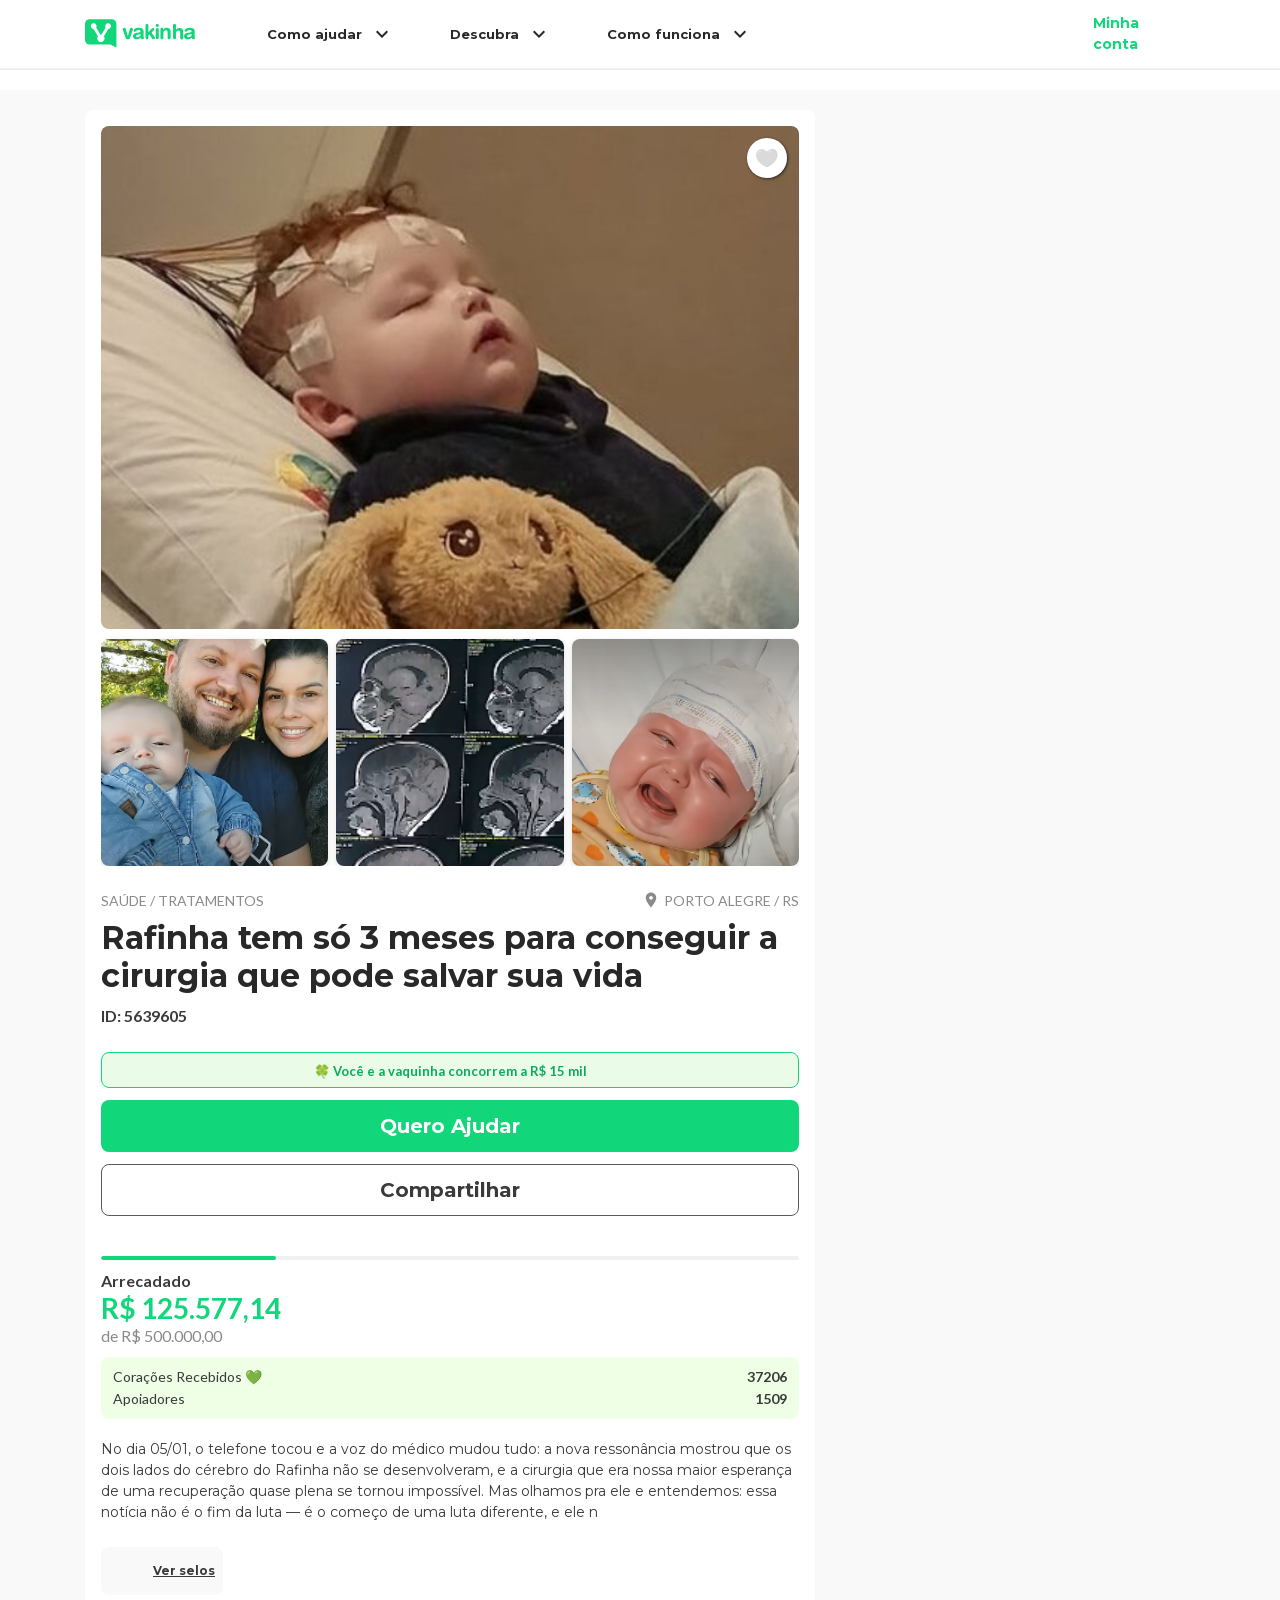
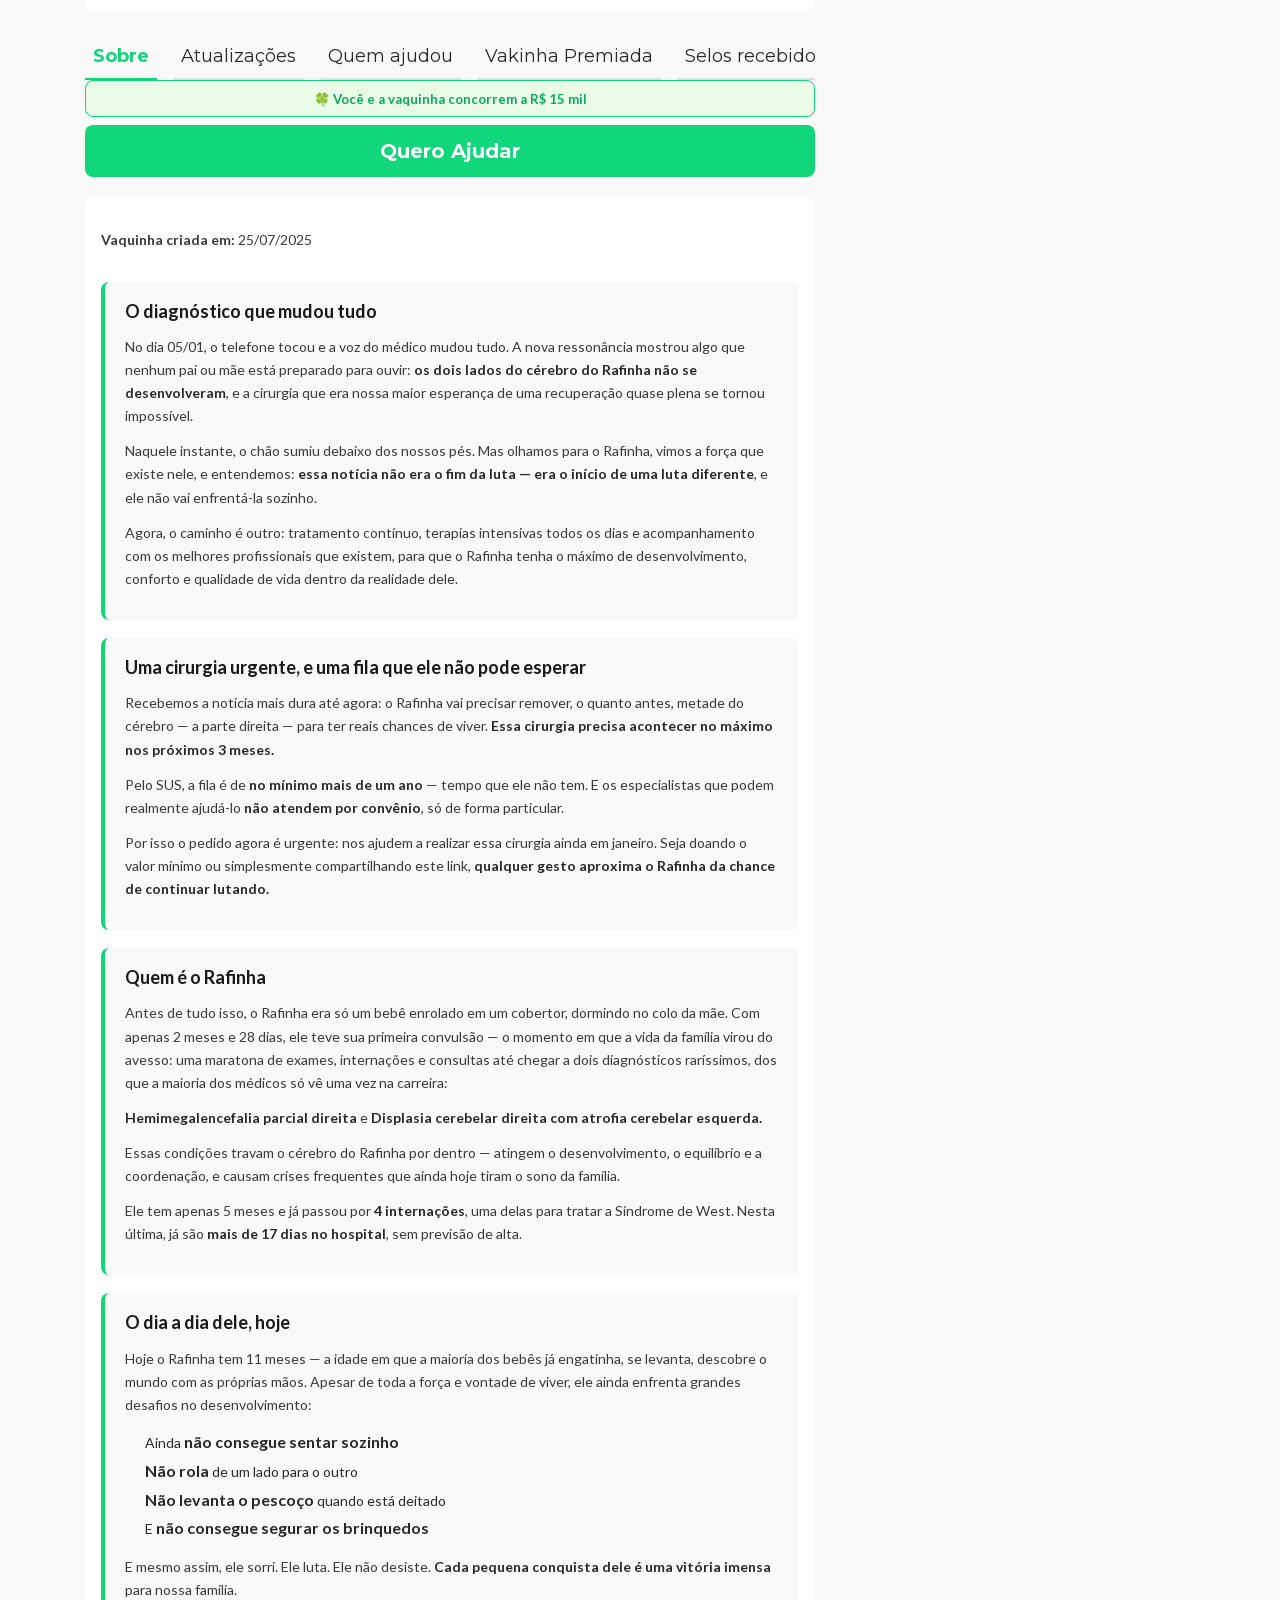
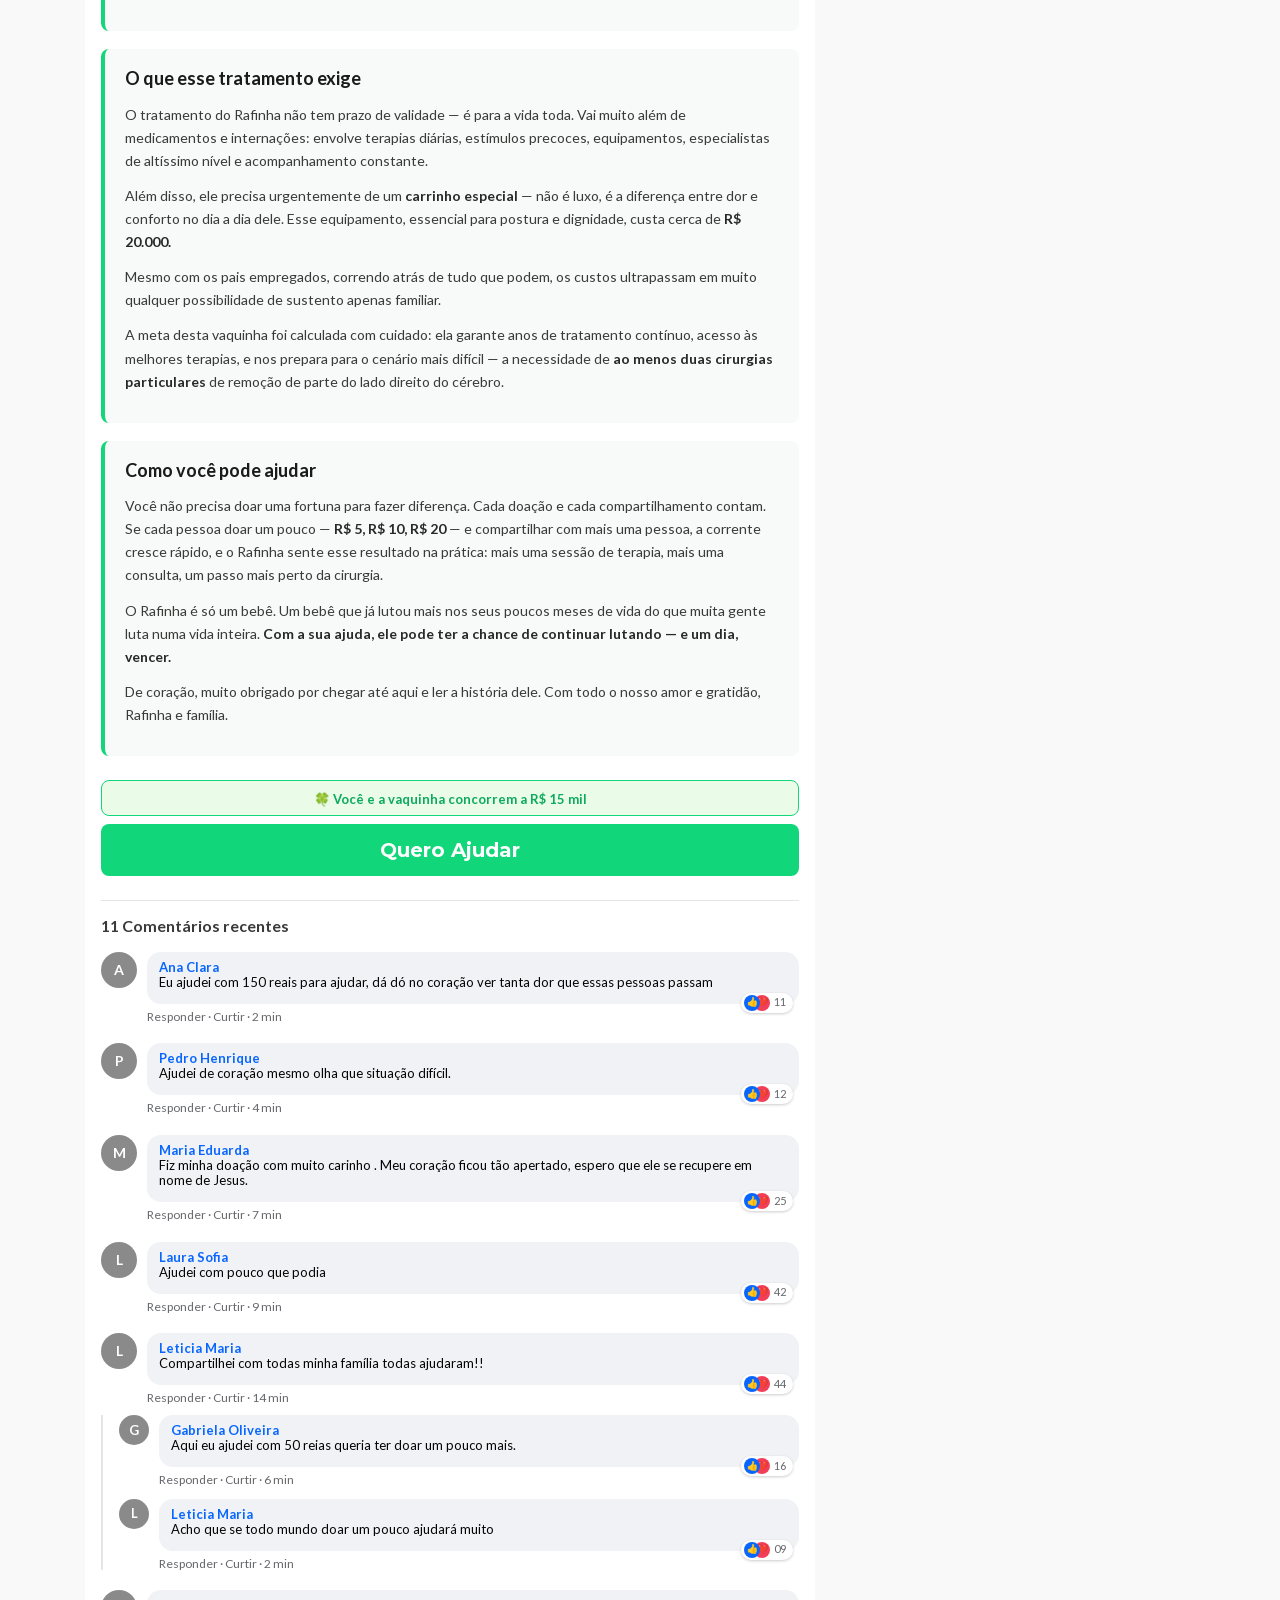
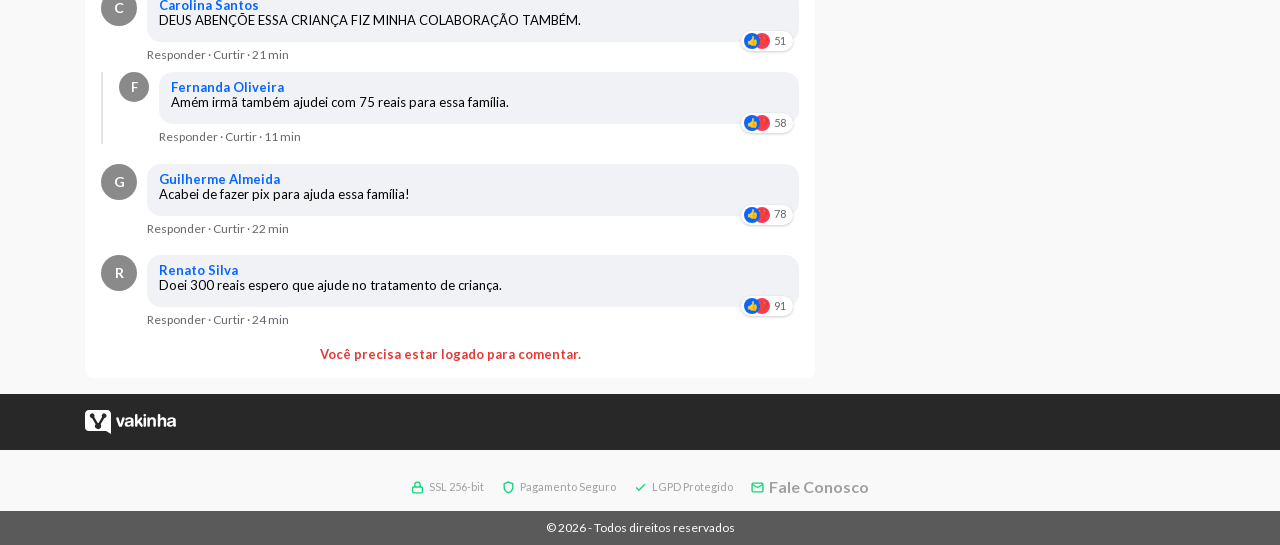
==== commit a16f58fa: "first commit" ====
--- a/index.html
+++ b/index.html
@@ -4763,7 +4763,7 @@
       background: #12D67A;
       height: 100%;
       border-radius: 16px;
-      width: 5.32346%;
+      width: 25.11543%;
     }
 
     /*!sc*/
@@ -6153,12 +6153,12 @@
               <div id="inline-stats" style="width:100%;margin-top:16px;">
                 <div style="margin-bottom:4px;">
                   <div style="height:4px;background:#f1f0f0;border-radius:8px;overflow:hidden;margin-bottom:12px;">
-                    <div style="width:5.32%;height:100%;background:#12D67A;border-radius:8px;"></div>
+                    <div style="width:25.12%;height:100%;background:#12D67A;border-radius:8px;"></div>
                   </div>
                   <div style="font-size:16px;font-weight:700;color:#3a3a3a;font-family:'Lato',arial;margin-bottom:2px;">
                     Arrecadado</div>
                   <div style="font-size:28px;font-weight:700;color:#12D67A;font-family:'Lato',arial;margin-bottom:2px;">
-                    R$ 26.617,28</div>
+                    R$ 125.577,14</div>
                   <div style="font-size:16px;color:#8a8a8a;font-family:'Lato',arial;margin-bottom:12px;">de R$
                     500.000,00</div>
                 </div>
@@ -6601,7 +6601,7 @@
                     <div class="sc-dhKdcB kwfing sc-a407dab4-1 bKzwpK">
                       <div class="sc-dhKdcB gYacxE">
                         <div class="sc-fqkvVR dXzKpF sc-a407dab4-0 iGcqXy">Arrecadado</div>
-                        <div class="sc-fqkvVR kWIkzW">R$ 26.617,28</div>
+                        <div class="sc-fqkvVR kWIkzW">R$ 125.577,14</div>
                       </div>
                       <div class="sc-fqkvVR ewoObz">de R$ 500.000,00</div>
                     </div>
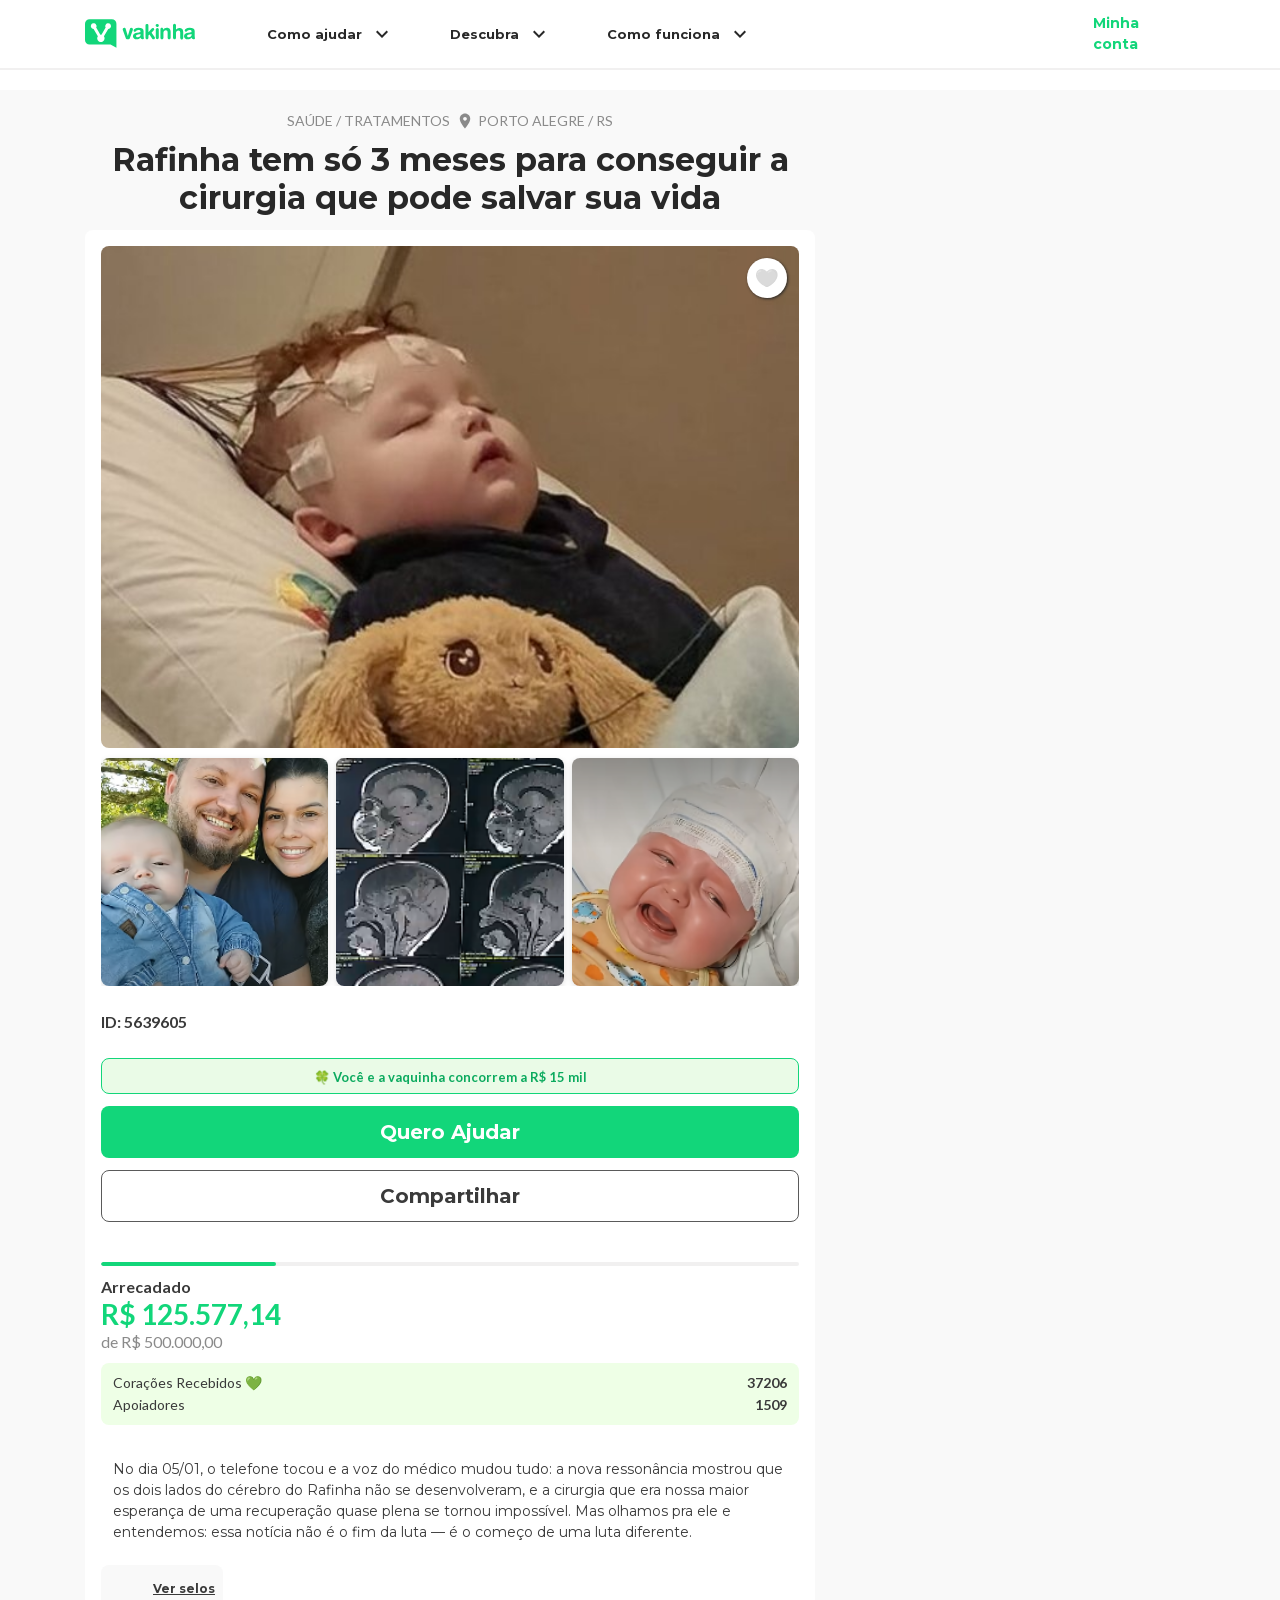
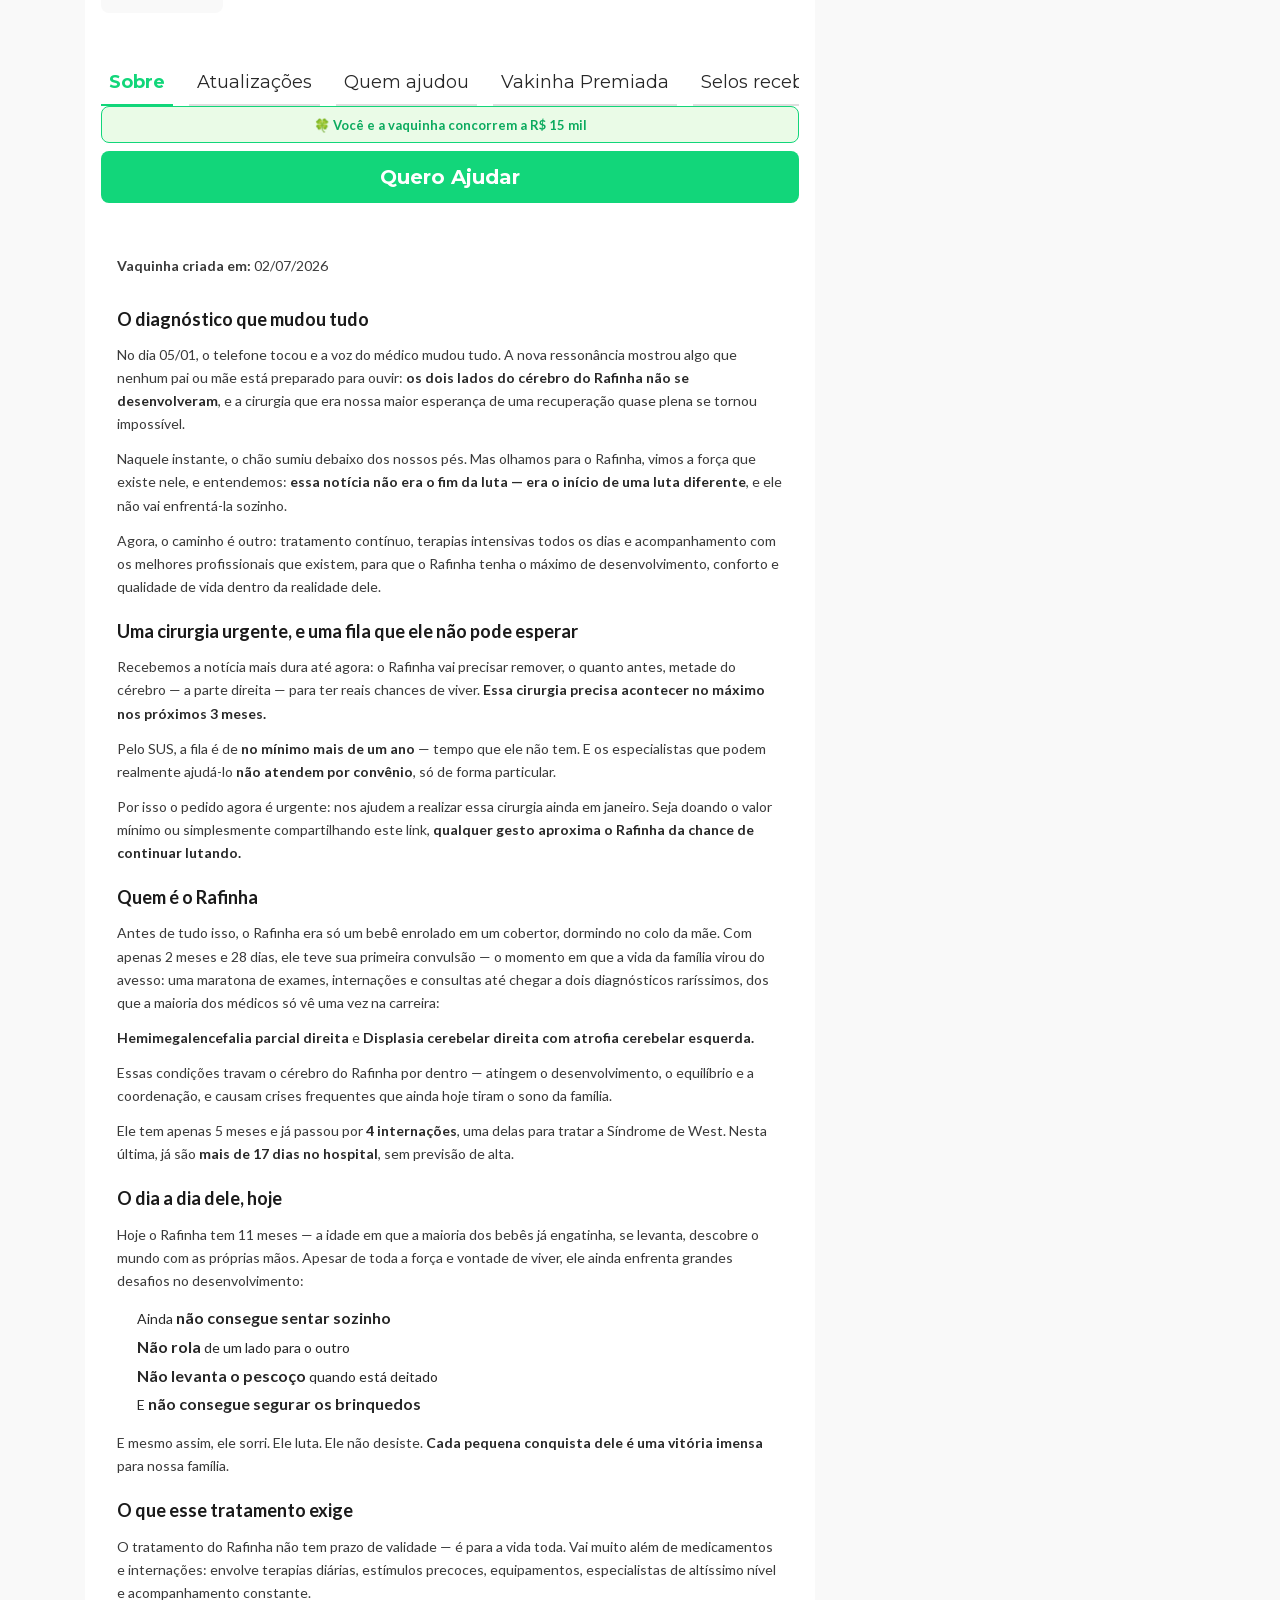
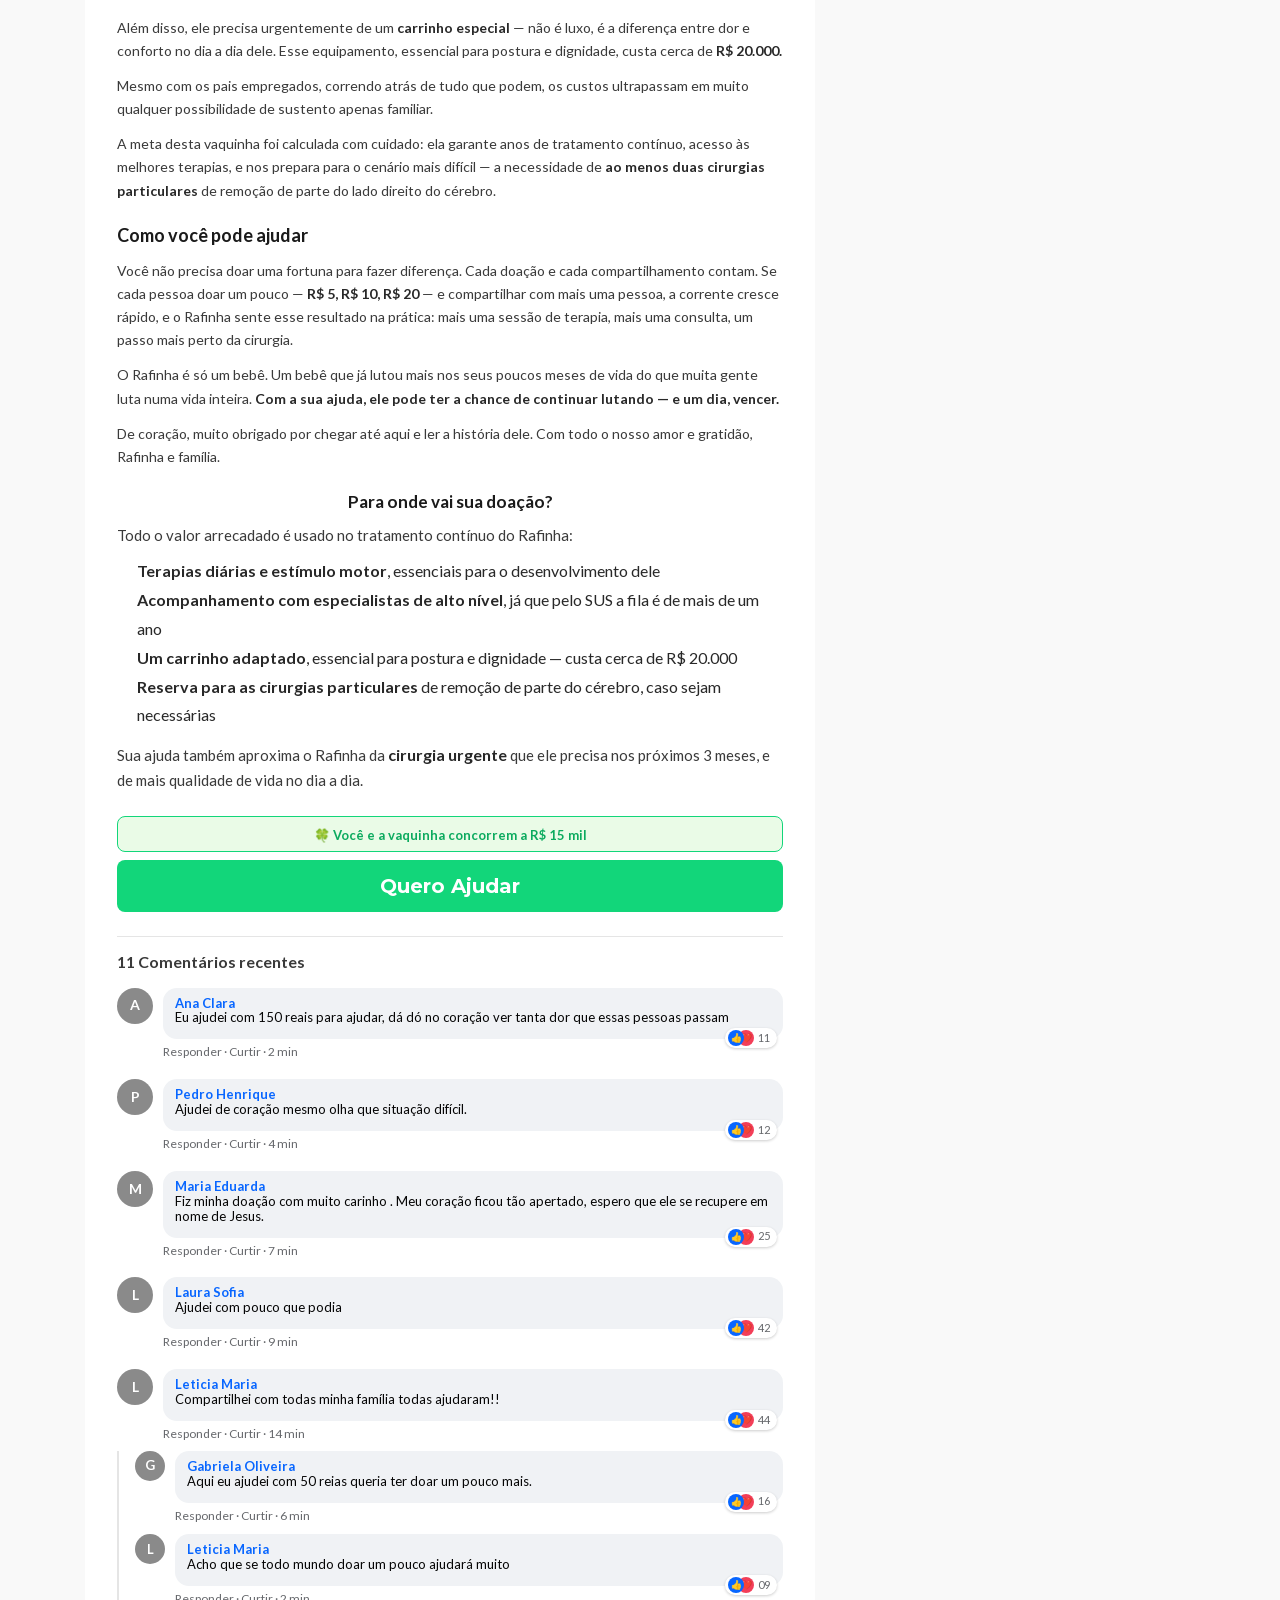
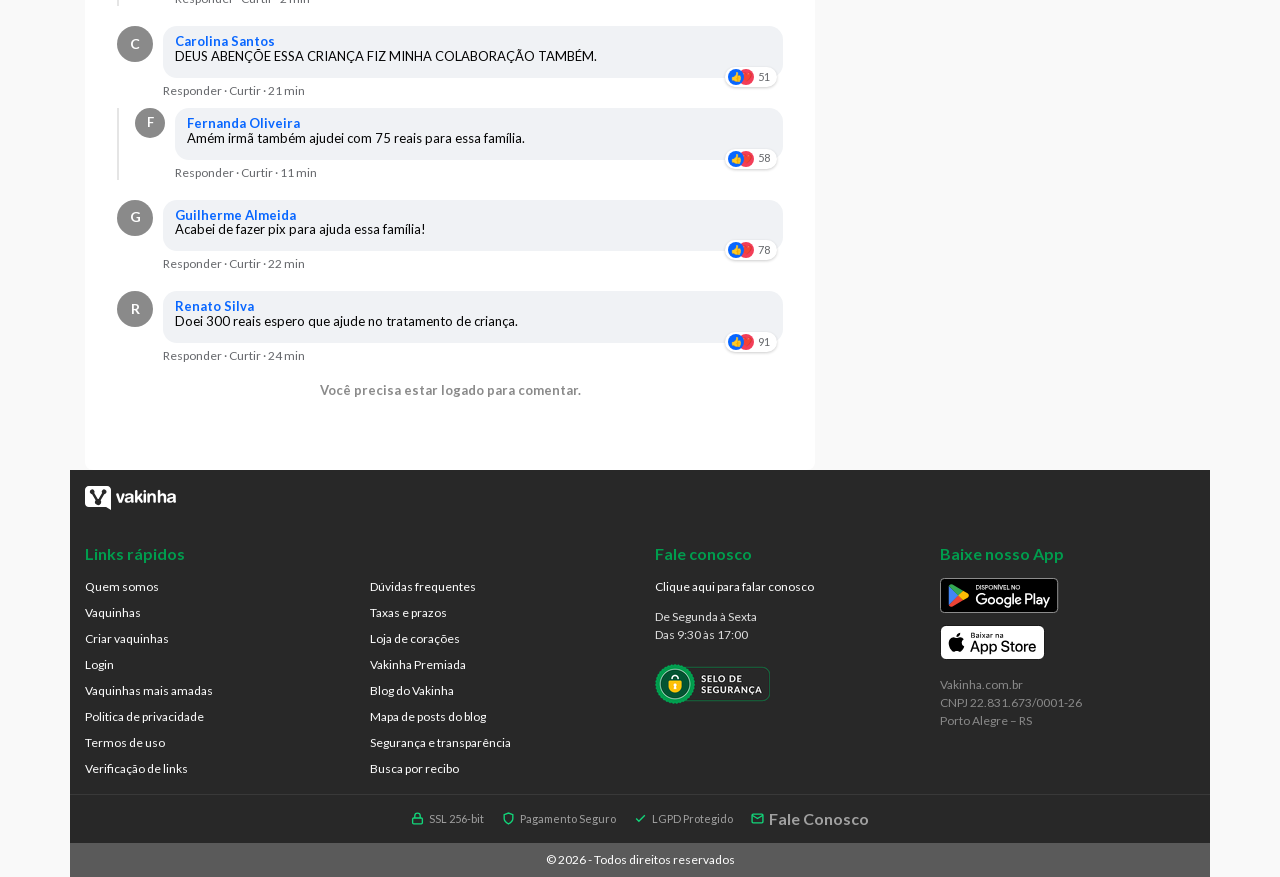
==== commit 5e8b54aa: "first commit" ====
--- a/index.html
+++ b/index.html
@@ -5404,14 +5404,6 @@
       display: none !important;
     }
 
-    .sc-dhKdcB.dVQJTD {
-      display: none !important;
-    }
-
-    .sc-dhKdcB.bdClGq {
-      display: none !important;
-    }
-
     .sc-dhKdcB.dQSpxI {
       display: flex !important;
     }
@@ -5420,8 +5412,10 @@
       padding: 16px 0 !important;
     }
 
-    footer .sc-eqUAAy.fvLRqu:last-of-type {
-      display: none !important;
+    #footerContainer {
+      width: calc(100% + 30px) !important;
+      margin-left: -15px !important;
+      margin-right: -15px !important;
     }
 
     /* ── Mobile burger button style ── */
@@ -5529,6 +5523,7 @@
                         style="display:block;padding:0.8em;font-size:15px;color:#3a3a3a;font-family:'Lato',arial;text-decoration:none;border-bottom:1px solid #f1f0f0;">Perguntas
                         e Respostas</a>
                       <a href="javascript:void(0)"
+                        onclick="window.open('https://wa.me/?text=' + encodeURIComponent('💙 Conheça a história do Rafinha: um bebê guerreiro que precisa urgentemente de uma cirurgia para continuar lutando pela vida. Cada compartilhamento pode ser a diferença entre ele conseguir ajuda a tempo ou não. Leia a história dele e ajude quem puder 🙏 ' + location.href), '_blank')"
                         style="display:block;padding:0.8em;font-size:15px;color:#3a3a3a;font-family:'Lato',arial;text-decoration:none;">Compartilhar</a>
                     </nav>
                   </div>
@@ -6003,7 +5998,7 @@
     <div class="sc-aXZVg sc-3762d086-5 gduZIE csbZFG">
       <div class="sc-gEvEer eWGeoZ">
         <div class="sc-eqUAAy khNLdt">
-          <div class="sc-dhKdcB fbcXCJ sc-3762d086-0 bCJFkt">
+          <div style="text-align:center;width:100%;padding:0 12px;margin-bottom:12px;"><div class="sc-dhKdcB eLCTpX" style="justify-content:center;display:flex;align-items:center;gap:6px;"><div class="sc-fqkvVR jCjieJ">Saúde / Tratamentos</div><div class="sc-dhKdcB cNrkXr" style="display:flex;align-items:center;"><span class="sc-fhzFiK jQYDLI"><svg width="18" height="18" viewBox="0 0 24 24" fill="#8a8a8a"><path d="M12 2C8.13 2 5 5.13 5 9c0 5.25 7 13 7 13s7-7.75 7-13c0-3.87-3.13-7-7-7m0 9.5c-1.38 0-2.5-1.12-2.5-2.5s1.12-2.5 2.5-2.5 2.5 1.12 2.5 2.5-1.12 2.5-2.5 2.5"/></svg></span><div class="sc-fqkvVR jCjieJ">Porto Alegre / RS</div></div></div><h1 class="sc-fqkvVR eMKAgq" style="text-align:center;margin-top:10px;">Rafinha tem só 3 meses para conseguir a cirurgia que pode salvar sua vida</h1></div><div class="sc-dhKdcB fbcXCJ sc-3762d086-0 bCJFkt">
             <div class="sc-dhKdcB dXnPLT">
               <div class="sc-f02dafb3-1 gdoSnV">
                 <figure role="button" tabindex="0" class="sc-3762d086-2 kXimit">
@@ -6101,39 +6096,7 @@
               </div>
             </div>
             <div class="sc-dhKdcB hvkCOw">
-              <div class="sc-dhKdcB eLCTpX">
-                <div class="sc-fqkvVR jCjieJ">Saúde / Tratamentos</div>
-                <div class="sc-dhKdcB cNrkXr">
-                  <span class="sc-fhzFiK jQYDLI">
-                    <style data-emotion="css vubbuv">
-                      .css-vubbuv {
-                        -webkit-user-select: none;
-                        -moz-user-select: none;
-                        -ms-user-select: none;
-                        user-select: none;
-                        width: 1em;
-                        height: 1em;
-                        display: inline-block;
-                        fill: currentColor;
-                        -webkit-flex-shrink: 0;
-                        -ms-flex-negative: 0;
-                        flex-shrink: 0;
-                        -webkit-transition: fill 200ms cubic-bezier(0.4, 0, 0.2, 1) 0ms;
-                        transition: fill 200ms cubic-bezier(0.4, 0, 0.2, 1) 0ms;
-                        font-size: 1.5rem;
-                      }
-                    </style>
-                    <svg class="MuiSvgIcon-root MuiSvgIcon-fontSizeMedium css-vubbuv" focusable="false"
-                      aria-hidden="true" viewBox="0 0 24 24" data-testid="LocationOnIcon">
-                      <path
-                        d="M12 2C8.13 2 5 5.13 5 9c0 5.25 7 13 7 13s7-7.75 7-13c0-3.87-3.13-7-7-7m0 9.5c-1.38 0-2.5-1.12-2.5-2.5s1.12-2.5 2.5-2.5 2.5 1.12 2.5 2.5-1.12 2.5-2.5 2.5">
-                      </path>
-                    </svg>
-                  </span>
-                  <div class="sc-fqkvVR jCjieJ">Porto Alegre / RS</div>
-                </div>
-              </div>
-              <h1 class="sc-fqkvVR eMKAgq">Rafinha tem só 3 meses para conseguir a cirurgia que pode salvar sua vida</h1>
+              
               <div class="sc-fqkvVR gBNkAM">ID: 5639605</div>
               <div class="sc-dhKdcB hvkCOw"
                 style="display: flex; flex-direction: column; gap: 12px; margin: 16px 0; width: 100%;">
@@ -6142,11 +6105,12 @@
                   <span style="color:#0BAA5E;font-weight:700;font-size:13px;font-family:'Lato',arial;">🍀 Você e a
                     vaquinha concorrem a R$ 15 mil</span>
                 </div>
-                <a href="checkout/index.html" style="width:100%;display:block;text-decoration:none;"><button
+                <a id="main-cta-btn" href="checkout/index.html" style="width:100%;display:block;text-decoration:none;"><button
                     type="button" class="sc-fPXMVe fhXXgM" style="width: 100%; padding: 10px;">
                     <div class="sc-fqkvVR hXGXXh" data-cy="campaign-toolbar">Quero Ajudar</div>
                   </button></a>
-                <button type="button" class="sc-fPXMVe jHrrCK" style="width: 100%; padding: 10px;">
+                <button type="button" class="sc-fPXMVe jHrrCK" style="width: 100%; padding: 10px;"
+                  onclick="window.open('https://wa.me/?text=' + encodeURIComponent('💙 Conheça a história do Rafinha: um bebê guerreiro que precisa urgentemente de uma cirurgia para continuar lutando pela vida. Cada compartilhamento pode ser a diferença entre ele conseguir ajuda a tempo ou não. Leia a história dele e ajude quem puder 🙏 ' + location.href), '_blank')">
                   <div class="sc-fqkvVR IPZdF" data-cy="campaign-toolbar">Compartilhar</div>
                 </button>
               </div>
@@ -6173,18 +6137,7 @@
                   </div>
                 </div>
               </div>
-              <div class="sc-dhKdcB eONmyf">
-                <div class="sc-dhKdcB cIJqiv">
-                  <div class="sc-fqkvVR dlBwvE">No dia 05/01, o telefone tocou e a voz do médico mudou tudo: a nova
-                    ressonância mostrou que os dois lados do cérebro do Rafinha não se desenvolveram, e a cirurgia que
-                    era nossa maior esperança de uma recuperação quase plena se tornou impossível. Mas olhamos pra ele
-                    e entendemos: essa notícia não é o fim da luta — é o começo de uma luta diferente, e ele n
-
-                  </div>
-                </div>
-              </div>
-            </div>
-            <div class="sc-dhKdcB ifWaCc">
+              <div style="text-align:left;padding:0 12px;margin:14px 0;"><div class="sc-dhKdcB eONmyf"><div class="sc-dhKdcB cIJqiv"><div class="sc-fqkvVR dlBwvE">No dia 05/01, o telefone tocou e a voz do médico mudou tudo: a nova ressonância mostrou que os dois lados do cérebro do Rafinha não se desenvolveram, e a cirurgia que era nossa maior esperança de uma recuperação quase plena se tornou impossível. Mas olhamos pra ele e entendemos: essa notícia não é o fim da luta — é o começo de uma luta diferente.</div></div></div></div><div class="sc-dhKdcB ifWaCc">
               <div class="sc-dhKdcB gYiotS sc-bf13f7ff-0 dTFoPZ">
                 <div class="sc-dhKdcB bGQyYb">
                   <div class="sc-dhKdcB ezlkwE">
@@ -6263,20 +6216,20 @@
                 <div class="sc-dhKdcB gVCQTT">
                   <div class="sc-fqkvVR TSXcW">
                     <strong>Vaquinha criada em:</strong>
-                    <!-- -->25/07/2025
+                    <!-- -->02/07/2026
                   </div>
                 </div>
                 <div class="sc-dhKdcB fTlPur">
                 </div>
                 <div class="sc-f294cd4b-1 tFbcg">
-<div style="background:#f7faf8;border-left:4px solid #12D67A;border-radius:8px;padding:18px 20px;margin-bottom:18px;"><div style="font-size:18px;font-weight:700;color:#1a1a1a;font-family:'Lato',arial;margin-bottom:12px;line-height:1.3;">O diagnóstico que mudou tudo</div><p style="font-size:15px;line-height:1.65;color:#3a3a3a;font-family:'Lato',arial;margin-bottom:12px;">No dia 05/01, o telefone tocou e a voz do médico mudou tudo. A nova ressonância mostrou algo que nenhum pai ou mãe está preparado para ouvir: <strong>os dois lados do cérebro do Rafinha não se desenvolveram</strong>, e a cirurgia que era nossa maior esperança de uma recuperação quase plena se tornou impossível.</p><p style="font-size:15px;line-height:1.65;color:#3a3a3a;font-family:'Lato',arial;margin-bottom:12px;">Naquele instante, o chão sumiu debaixo dos nossos pés. Mas olhamos para o Rafinha, vimos a força que existe nele, e entendemos: <strong>essa notícia não era o fim da luta — era o início de uma luta diferente</strong>, e ele não vai enfrentá-la sozinho.</p><p style="font-size:15px;line-height:1.65;color:#3a3a3a;font-family:'Lato',arial;margin-bottom:12px;">Agora, o caminho é outro: tratamento contínuo, terapias intensivas todos os dias e acompanhamento com os melhores profissionais que existem, para que o Rafinha tenha o máximo de desenvolvimento, conforto e qualidade de vida dentro da realidade dele.</p></div>
-<div style="background:#f7faf8;border-left:4px solid #12D67A;border-radius:8px;padding:18px 20px;margin-bottom:18px;"><div style="font-size:18px;font-weight:700;color:#1a1a1a;font-family:'Lato',arial;margin-bottom:12px;line-height:1.3;">Uma cirurgia urgente, e uma fila que ele não pode esperar</div><p style="font-size:15px;line-height:1.65;color:#3a3a3a;font-family:'Lato',arial;margin-bottom:12px;">Recebemos a notícia mais dura até agora: o Rafinha vai precisar remover, o quanto antes, metade do cérebro — a parte direita — para ter reais chances de viver. <strong>Essa cirurgia precisa acontecer no máximo nos próximos 3 meses.</strong></p><p style="font-size:15px;line-height:1.65;color:#3a3a3a;font-family:'Lato',arial;margin-bottom:12px;">Pelo SUS, a fila é de <strong>no mínimo mais de um ano</strong> — tempo que ele não tem. E os especialistas que podem realmente ajudá-lo <strong>não atendem por convênio</strong>, só de forma particular.</p><p style="font-size:15px;line-height:1.65;color:#3a3a3a;font-family:'Lato',arial;margin-bottom:12px;">Por isso o pedido agora é urgente: nos ajudem a realizar essa cirurgia ainda em janeiro. Seja doando o valor mínimo ou simplesmente compartilhando este link, <strong>qualquer gesto aproxima o Rafinha da chance de continuar lutando.</strong></p></div>
-<div style="background:#f7faf8;border-left:4px solid #12D67A;border-radius:8px;padding:18px 20px;margin-bottom:18px;"><div style="font-size:18px;font-weight:700;color:#1a1a1a;font-family:'Lato',arial;margin-bottom:12px;line-height:1.3;">Quem é o Rafinha</div><p style="font-size:15px;line-height:1.65;color:#3a3a3a;font-family:'Lato',arial;margin-bottom:12px;">Antes de tudo isso, o Rafinha era só um bebê enrolado em um cobertor, dormindo no colo da mãe. Com apenas 2 meses e 28 dias, ele teve sua primeira convulsão — o momento em que a vida da família virou do avesso: uma maratona de exames, internações e consultas até chegar a dois diagnósticos raríssimos, dos que a maioria dos médicos só vê uma vez na carreira:</p><p style="font-size:15px;line-height:1.65;color:#3a3a3a;font-family:'Lato',arial;margin-bottom:12px;"><strong>Hemimegalencefalia parcial direita</strong> e <strong>Displasia cerebelar direita com atrofia cerebelar esquerda.</strong></p><p style="font-size:15px;line-height:1.65;color:#3a3a3a;font-family:'Lato',arial;margin-bottom:12px;">Essas condições travam o cérebro do Rafinha por dentro — atingem o desenvolvimento, o equilíbrio e a coordenação, e causam crises frequentes que ainda hoje tiram o sono da família.</p><p style="font-size:15px;line-height:1.65;color:#3a3a3a;font-family:'Lato',arial;margin-bottom:12px;">Ele tem apenas 5 meses e já passou por <strong>4 internações</strong>, uma delas para tratar a Síndrome de West. Nesta última, já são <strong>mais de 17 dias no hospital</strong>, sem previsão de alta.</p></div>
-<div style="background:#f7faf8;border-left:4px solid #12D67A;border-radius:8px;padding:18px 20px;margin-bottom:18px;"><div style="font-size:18px;font-weight:700;color:#1a1a1a;font-family:'Lato',arial;margin-bottom:12px;line-height:1.3;">O dia a dia dele, hoje</div><p style="font-size:15px;line-height:1.65;color:#3a3a3a;font-family:'Lato',arial;margin-bottom:12px;">Hoje o Rafinha tem 11 meses — a idade em que a maioria dos bebês já engatinha, se levanta, descobre o mundo com as próprias mãos. Apesar de toda a força e vontade de viver, ele ainda enfrenta grandes desafios no desenvolvimento:</p><ul style="font-size:15px;line-height:1.8;color:#3a3a3a;font-family:'Lato',arial;margin:0 0 12px;padding-left:20px;"><li>Ainda <strong>não consegue sentar sozinho</strong></li><li><strong>Não rola</strong> de um lado para o outro</li><li><strong>Não levanta o pescoço</strong> quando está deitado</li><li>E <strong>não consegue segurar os brinquedos</strong></li></ul><p style="font-size:15px;line-height:1.65;color:#3a3a3a;font-family:'Lato',arial;margin-bottom:12px;">E mesmo assim, ele sorri. Ele luta. Ele não desiste. <strong>Cada pequena conquista dele é uma vitória imensa</strong> para nossa família.</p></div>
-<div style="background:#f7faf8;border-left:4px solid #12D67A;border-radius:8px;padding:18px 20px;margin-bottom:18px;"><div style="font-size:18px;font-weight:700;color:#1a1a1a;font-family:'Lato',arial;margin-bottom:12px;line-height:1.3;">O que esse tratamento exige</div><p style="font-size:15px;line-height:1.65;color:#3a3a3a;font-family:'Lato',arial;margin-bottom:12px;">O tratamento do Rafinha não tem prazo de validade — é para a vida toda. Vai muito além de medicamentos e internações: envolve terapias diárias, estímulos precoces, equipamentos, especialistas de altíssimo nível e acompanhamento constante.</p><p style="font-size:15px;line-height:1.65;color:#3a3a3a;font-family:'Lato',arial;margin-bottom:12px;">Além disso, ele precisa urgentemente de um <strong>carrinho especial</strong> — não é luxo, é a diferença entre dor e conforto no dia a dia dele. Esse equipamento, essencial para postura e dignidade, custa cerca de <strong>R$ 20.000.</strong></p><p style="font-size:15px;line-height:1.65;color:#3a3a3a;font-family:'Lato',arial;margin-bottom:12px;">Mesmo com os pais empregados, correndo atrás de tudo que podem, os custos ultrapassam em muito qualquer possibilidade de sustento apenas familiar.</p><p style="font-size:15px;line-height:1.65;color:#3a3a3a;font-family:'Lato',arial;margin-bottom:12px;">A meta desta vaquinha foi calculada com cuidado: ela garante anos de tratamento contínuo, acesso às melhores terapias, e nos prepara para o cenário mais difícil — a necessidade de <strong>ao menos duas cirurgias particulares</strong> de remoção de parte do lado direito do cérebro.</p></div>
-<div style="background:#f7faf8;border-left:4px solid #12D67A;border-radius:8px;padding:18px 20px;margin-bottom:18px;"><div style="font-size:18px;font-weight:700;color:#1a1a1a;font-family:'Lato',arial;margin-bottom:12px;line-height:1.3;">Como você pode ajudar</div><p style="font-size:15px;line-height:1.65;color:#3a3a3a;font-family:'Lato',arial;margin-bottom:12px;">Você não precisa doar uma fortuna para fazer diferença. Cada doação e cada compartilhamento contam. Se cada pessoa doar um pouco — <strong>R$ 5, R$ 10, R$ 20</strong> — e compartilhar com mais uma pessoa, a corrente cresce rápido, e o Rafinha sente esse resultado na prática: mais uma sessão de terapia, mais uma consulta, um passo mais perto da cirurgia.</p><p style="font-size:15px;line-height:1.65;color:#3a3a3a;font-family:'Lato',arial;margin-bottom:12px;">O Rafinha é só um bebê. Um bebê que já lutou mais nos seus poucos meses de vida do que muita gente luta numa vida inteira. <strong>Com a sua ajuda, ele pode ter a chance de continuar lutando — e um dia, vencer.</strong></p><p style="font-size:15px;line-height:1.65;color:#3a3a3a;font-family:'Lato',arial;margin-bottom:12px;">De coração, muito obrigado por chegar até aqui e ler a história dele. Com todo o nosso amor e gratidão, Rafinha e família.</p></div>
+<div style="margin-bottom:22px;"><div style="font-size:18px;font-weight:700;color:#1a1a1a;font-family:'Lato',arial;margin-bottom:12px;line-height:1.3;">O diagnóstico que mudou tudo</div><p style="font-size:15px;line-height:1.65;color:#3a3a3a;font-family:'Lato',arial;margin-bottom:12px;">No dia 05/01, o telefone tocou e a voz do médico mudou tudo. A nova ressonância mostrou algo que nenhum pai ou mãe está preparado para ouvir: <strong>os dois lados do cérebro do Rafinha não se desenvolveram</strong>, e a cirurgia que era nossa maior esperança de uma recuperação quase plena se tornou impossível.</p><p style="font-size:15px;line-height:1.65;color:#3a3a3a;font-family:'Lato',arial;margin-bottom:12px;">Naquele instante, o chão sumiu debaixo dos nossos pés. Mas olhamos para o Rafinha, vimos a força que existe nele, e entendemos: <strong>essa notícia não era o fim da luta — era o início de uma luta diferente</strong>, e ele não vai enfrentá-la sozinho.</p><p style="font-size:15px;line-height:1.65;color:#3a3a3a;font-family:'Lato',arial;margin-bottom:12px;">Agora, o caminho é outro: tratamento contínuo, terapias intensivas todos os dias e acompanhamento com os melhores profissionais que existem, para que o Rafinha tenha o máximo de desenvolvimento, conforto e qualidade de vida dentro da realidade dele.</p></div>
+<div style="margin-bottom:22px;"><div style="font-size:18px;font-weight:700;color:#1a1a1a;font-family:'Lato',arial;margin-bottom:12px;line-height:1.3;">Uma cirurgia urgente, e uma fila que ele não pode esperar</div><p style="font-size:15px;line-height:1.65;color:#3a3a3a;font-family:'Lato',arial;margin-bottom:12px;">Recebemos a notícia mais dura até agora: o Rafinha vai precisar remover, o quanto antes, metade do cérebro — a parte direita — para ter reais chances de viver. <strong>Essa cirurgia precisa acontecer no máximo nos próximos 3 meses.</strong></p><p style="font-size:15px;line-height:1.65;color:#3a3a3a;font-family:'Lato',arial;margin-bottom:12px;">Pelo SUS, a fila é de <strong>no mínimo mais de um ano</strong> — tempo que ele não tem. E os especialistas que podem realmente ajudá-lo <strong>não atendem por convênio</strong>, só de forma particular.</p><p style="font-size:15px;line-height:1.65;color:#3a3a3a;font-family:'Lato',arial;margin-bottom:12px;">Por isso o pedido agora é urgente: nos ajudem a realizar essa cirurgia ainda em janeiro. Seja doando o valor mínimo ou simplesmente compartilhando este link, <strong>qualquer gesto aproxima o Rafinha da chance de continuar lutando.</strong></p></div>
+<div style="margin-bottom:22px;"><div style="font-size:18px;font-weight:700;color:#1a1a1a;font-family:'Lato',arial;margin-bottom:12px;line-height:1.3;">Quem é o Rafinha</div><p style="font-size:15px;line-height:1.65;color:#3a3a3a;font-family:'Lato',arial;margin-bottom:12px;">Antes de tudo isso, o Rafinha era só um bebê enrolado em um cobertor, dormindo no colo da mãe. Com apenas 2 meses e 28 dias, ele teve sua primeira convulsão — o momento em que a vida da família virou do avesso: uma maratona de exames, internações e consultas até chegar a dois diagnósticos raríssimos, dos que a maioria dos médicos só vê uma vez na carreira:</p><p style="font-size:15px;line-height:1.65;color:#3a3a3a;font-family:'Lato',arial;margin-bottom:12px;"><strong>Hemimegalencefalia parcial direita</strong> e <strong>Displasia cerebelar direita com atrofia cerebelar esquerda.</strong></p><p style="font-size:15px;line-height:1.65;color:#3a3a3a;font-family:'Lato',arial;margin-bottom:12px;">Essas condições travam o cérebro do Rafinha por dentro — atingem o desenvolvimento, o equilíbrio e a coordenação, e causam crises frequentes que ainda hoje tiram o sono da família.</p><p style="font-size:15px;line-height:1.65;color:#3a3a3a;font-family:'Lato',arial;margin-bottom:12px;">Ele tem apenas 5 meses e já passou por <strong>4 internações</strong>, uma delas para tratar a Síndrome de West. Nesta última, já são <strong>mais de 17 dias no hospital</strong>, sem previsão de alta.</p></div>
+<div style="margin-bottom:22px;"><div style="font-size:18px;font-weight:700;color:#1a1a1a;font-family:'Lato',arial;margin-bottom:12px;line-height:1.3;">O dia a dia dele, hoje</div><p style="font-size:15px;line-height:1.65;color:#3a3a3a;font-family:'Lato',arial;margin-bottom:12px;">Hoje o Rafinha tem 11 meses — a idade em que a maioria dos bebês já engatinha, se levanta, descobre o mundo com as próprias mãos. Apesar de toda a força e vontade de viver, ele ainda enfrenta grandes desafios no desenvolvimento:</p><ul style="font-size:15px;line-height:1.8;color:#3a3a3a;font-family:'Lato',arial;margin:0 0 12px;padding-left:20px;"><li>Ainda <strong>não consegue sentar sozinho</strong></li><li><strong>Não rola</strong> de um lado para o outro</li><li><strong>Não levanta o pescoço</strong> quando está deitado</li><li>E <strong>não consegue segurar os brinquedos</strong></li></ul><p style="font-size:15px;line-height:1.65;color:#3a3a3a;font-family:'Lato',arial;margin-bottom:12px;">E mesmo assim, ele sorri. Ele luta. Ele não desiste. <strong>Cada pequena conquista dele é uma vitória imensa</strong> para nossa família.</p></div>
+<div style="margin-bottom:22px;"><div style="font-size:18px;font-weight:700;color:#1a1a1a;font-family:'Lato',arial;margin-bottom:12px;line-height:1.3;">O que esse tratamento exige</div><p style="font-size:15px;line-height:1.65;color:#3a3a3a;font-family:'Lato',arial;margin-bottom:12px;">O tratamento do Rafinha não tem prazo de validade — é para a vida toda. Vai muito além de medicamentos e internações: envolve terapias diárias, estímulos precoces, equipamentos, especialistas de altíssimo nível e acompanhamento constante.</p><p style="font-size:15px;line-height:1.65;color:#3a3a3a;font-family:'Lato',arial;margin-bottom:12px;">Além disso, ele precisa urgentemente de um <strong>carrinho especial</strong> — não é luxo, é a diferença entre dor e conforto no dia a dia dele. Esse equipamento, essencial para postura e dignidade, custa cerca de <strong>R$ 20.000.</strong></p><p style="font-size:15px;line-height:1.65;color:#3a3a3a;font-family:'Lato',arial;margin-bottom:12px;">Mesmo com os pais empregados, correndo atrás de tudo que podem, os custos ultrapassam em muito qualquer possibilidade de sustento apenas familiar.</p><p style="font-size:15px;line-height:1.65;color:#3a3a3a;font-family:'Lato',arial;margin-bottom:12px;">A meta desta vaquinha foi calculada com cuidado: ela garante anos de tratamento contínuo, acesso às melhores terapias, e nos prepara para o cenário mais difícil — a necessidade de <strong>ao menos duas cirurgias particulares</strong> de remoção de parte do lado direito do cérebro.</p></div>
+<div style="margin-bottom:22px;"><div style="font-size:18px;font-weight:700;color:#1a1a1a;font-family:'Lato',arial;margin-bottom:12px;line-height:1.3;">Como você pode ajudar</div><p style="font-size:15px;line-height:1.65;color:#3a3a3a;font-family:'Lato',arial;margin-bottom:12px;">Você não precisa doar uma fortuna para fazer diferença. Cada doação e cada compartilhamento contam. Se cada pessoa doar um pouco — <strong>R$ 5, R$ 10, R$ 20</strong> — e compartilhar com mais uma pessoa, a corrente cresce rápido, e o Rafinha sente esse resultado na prática: mais uma sessão de terapia, mais uma consulta, um passo mais perto da cirurgia.</p><p style="font-size:15px;line-height:1.65;color:#3a3a3a;font-family:'Lato',arial;margin-bottom:12px;">O Rafinha é só um bebê. Um bebê que já lutou mais nos seus poucos meses de vida do que muita gente luta numa vida inteira. <strong>Com a sua ajuda, ele pode ter a chance de continuar lutando — e um dia, vencer.</strong></p><p style="font-size:15px;line-height:1.65;color:#3a3a3a;font-family:'Lato',arial;margin-bottom:12px;">De coração, muito obrigado por chegar até aqui e ler a história dele. Com todo o nosso amor e gratidão, Rafinha e família.</p></div>
                 </div>
-                <div style="width:100%;margin:24px 0;">
+                <div style="margin:24px 0;"><div style="font-size:17px;font-weight:700;color:#1a1a1a;font-family:'Lato',arial;text-align:center;margin-bottom:12px;">Para onde vai sua doação?</div><div style="font-size:15px;line-height:1.6;color:#3a3a3a;font-family:'Lato',arial;margin-bottom:10px;">Todo o valor arrecadado é usado no tratamento contínuo do Rafinha:</div><ul style="font-size:15px;line-height:1.8;color:#3a3a3a;font-family:'Lato',arial;margin:0 0 12px;padding-left:20px;"><li><strong>Terapias diárias e estímulo motor</strong>, essenciais para o desenvolvimento dele</li><li><strong>Acompanhamento com especialistas de alto nível</strong>, já que pelo SUS a fila é de mais de um ano</li><li><strong>Um carrinho adaptado</strong>, essencial para postura e dignidade — custa cerca de R$ 20.000</li><li><strong>Reserva para as cirurgias particulares</strong> de remoção de parte do cérebro, caso sejam necessárias</li></ul><div style="font-size:15px;line-height:1.6;color:#3a3a3a;font-family:'Lato',arial;">Sua ajuda também aproxima o Rafinha da <strong>cirurgia urgente</strong> que ele precisa nos próximos 3 meses, e de mais qualidade de vida no dia a dia.</div></div><div style="width:100%;margin:24px 0;">
                   <div
                     style="background:#eafbe7;border:1px solid #12D67A;border-radius:8px;padding:8px 12px;text-align:center;margin-bottom:8px;">
                     <span style="color:#0BAA5E;font-weight:700;font-size:13px;font-family:'Lato',arial;">🍀 Você e a
@@ -6576,7 +6529,7 @@
                     </div>
                   </div>
                   <div
-                    style="text-align:center;margin-top:20px;font-size:13px;font-weight:700;color:#e53935;font-family:'Lato',arial;">
+                    style="text-align:center;margin-top:20px;font-size:13px;font-weight:700;color:#8a8a8a;font-family:'Lato',arial;">
                     Você precisa estar logado para comentar.</div>
                 </div>
               </div>
@@ -7114,7 +7067,7 @@
 
         <!-- Security Seals -->
         <div
-          style="display:flex;justify-content:center;align-items:center;gap:18px;flex-wrap:wrap;margin:15px 0;padding-top:12px;border-top:1px solid rgba(255,255,255,0.08);">
+          style="display:flex;justify-content:center;align-items:center;gap:18px;flex-wrap:wrap;background:#282828;padding:15px 12px;border-top:1px solid rgba(255,255,255,0.08);">
           <div style="display:flex;align-items:center;gap:5px;color:#a0a0a0;font-size:11px;font-family:Lato,arial;">
             <svg width="13" height="13" viewBox="0 0 24 24" fill="none" stroke="#12D67A" stroke-width="2.5">
               <rect x="3" y="11" width="18" height="11" rx="2"></rect>
@@ -7197,6 +7150,23 @@
       }
     });
   </script>
+  <div id="sticky-cta" style="position:fixed;left:0;right:0;bottom:0;z-index:500;display:none;background:#fff;padding:10px 16px calc(10px + env(safe-area-inset-bottom));box-shadow:0 -4px 16px rgba(0,0,0,0.15);">
+    <a href="checkout/index.html" style="display:block;width:100%;text-decoration:none;">
+      <button type="button" style="width:100%;padding:12px;border:none;border-radius:8px;background:#12D67A;color:#fff;font-weight:700;font-size:15px;font-family:'Lato',arial;cursor:pointer;">Quero Ajudar</button>
+    </a>
+  </div>
+  <script>
+    (function () {
+      var mainCta = document.getElementById('main-cta-btn');
+      var stickyCta = document.getElementById('sticky-cta');
+      if (!mainCta || !stickyCta) return;
+      if (window.innerWidth > 767) return;
+      var observer = new IntersectionObserver(function (entries) {
+        stickyCta.style.display = entries[0].isIntersecting ? 'none' : 'block';
+      }, { threshold: 0 });
+      observer.observe(mainCta);
+    })();
+  </script>
 </body>
 
 </html>
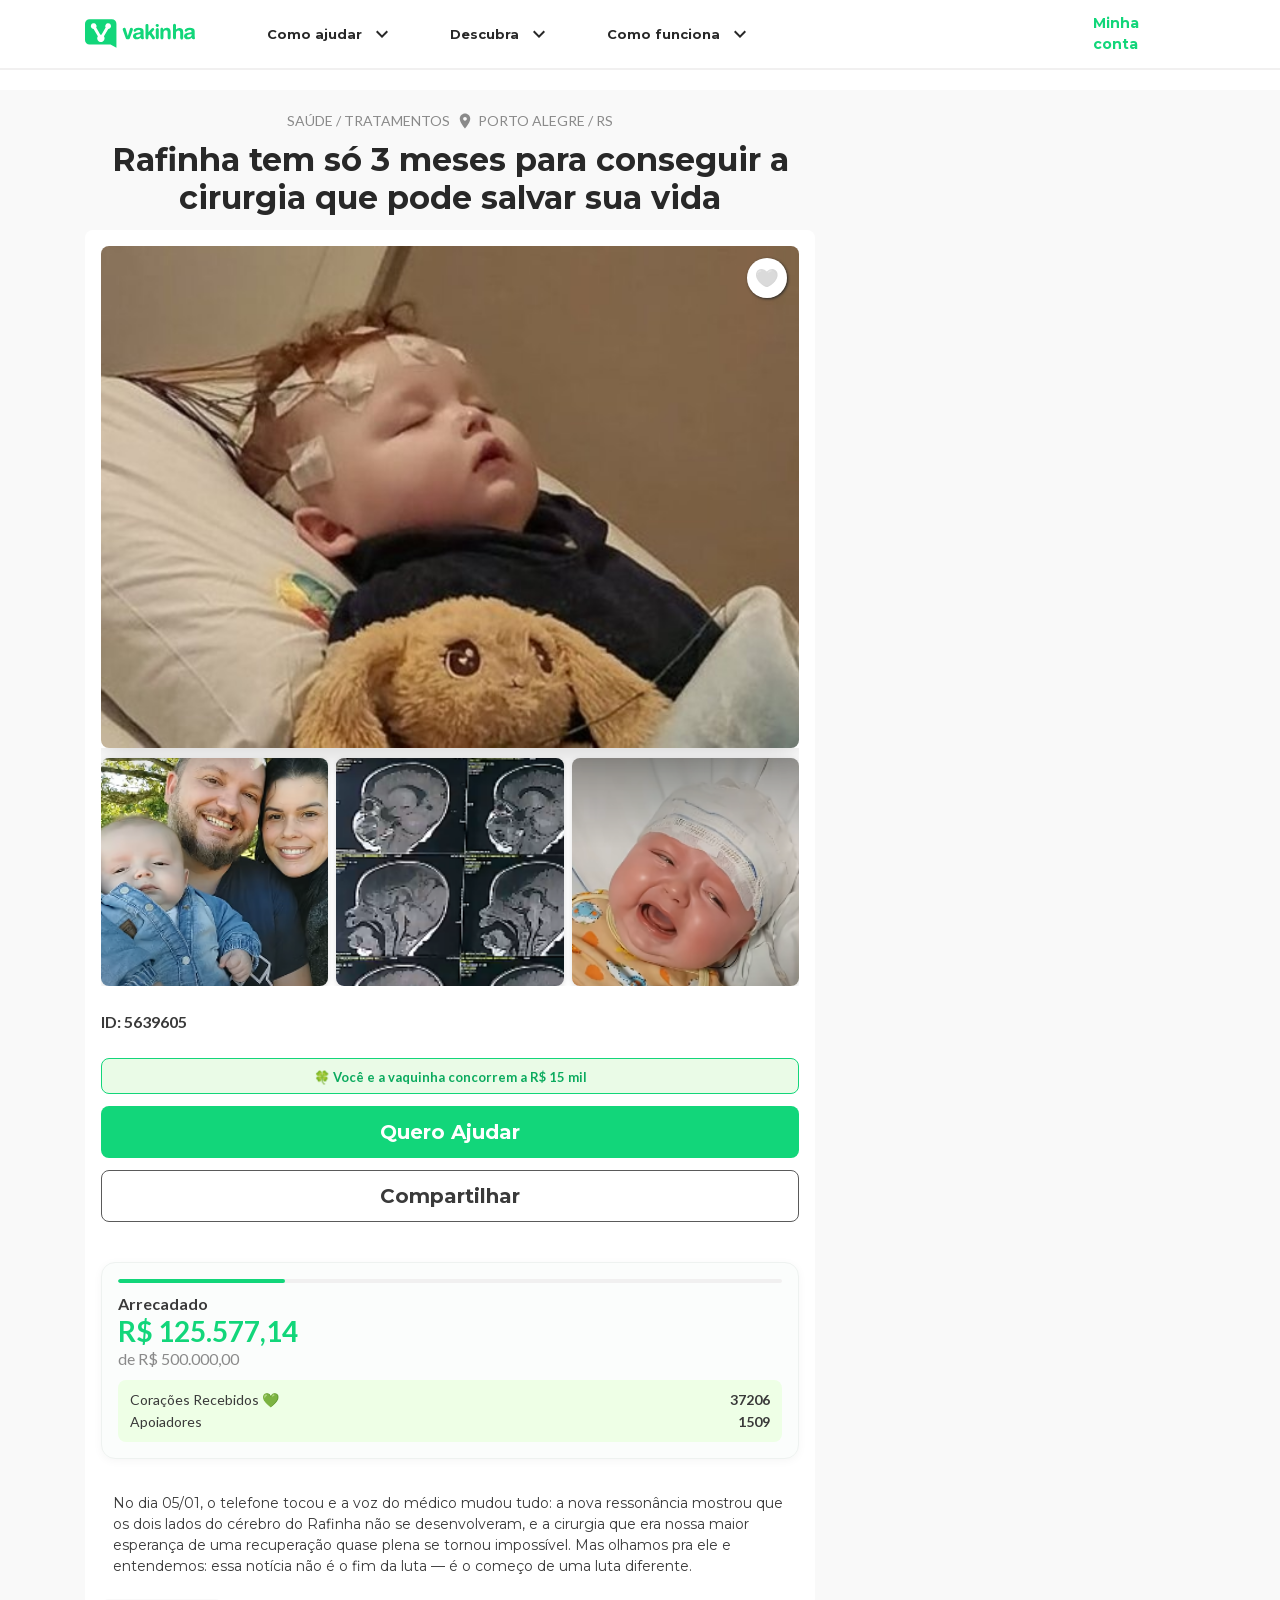
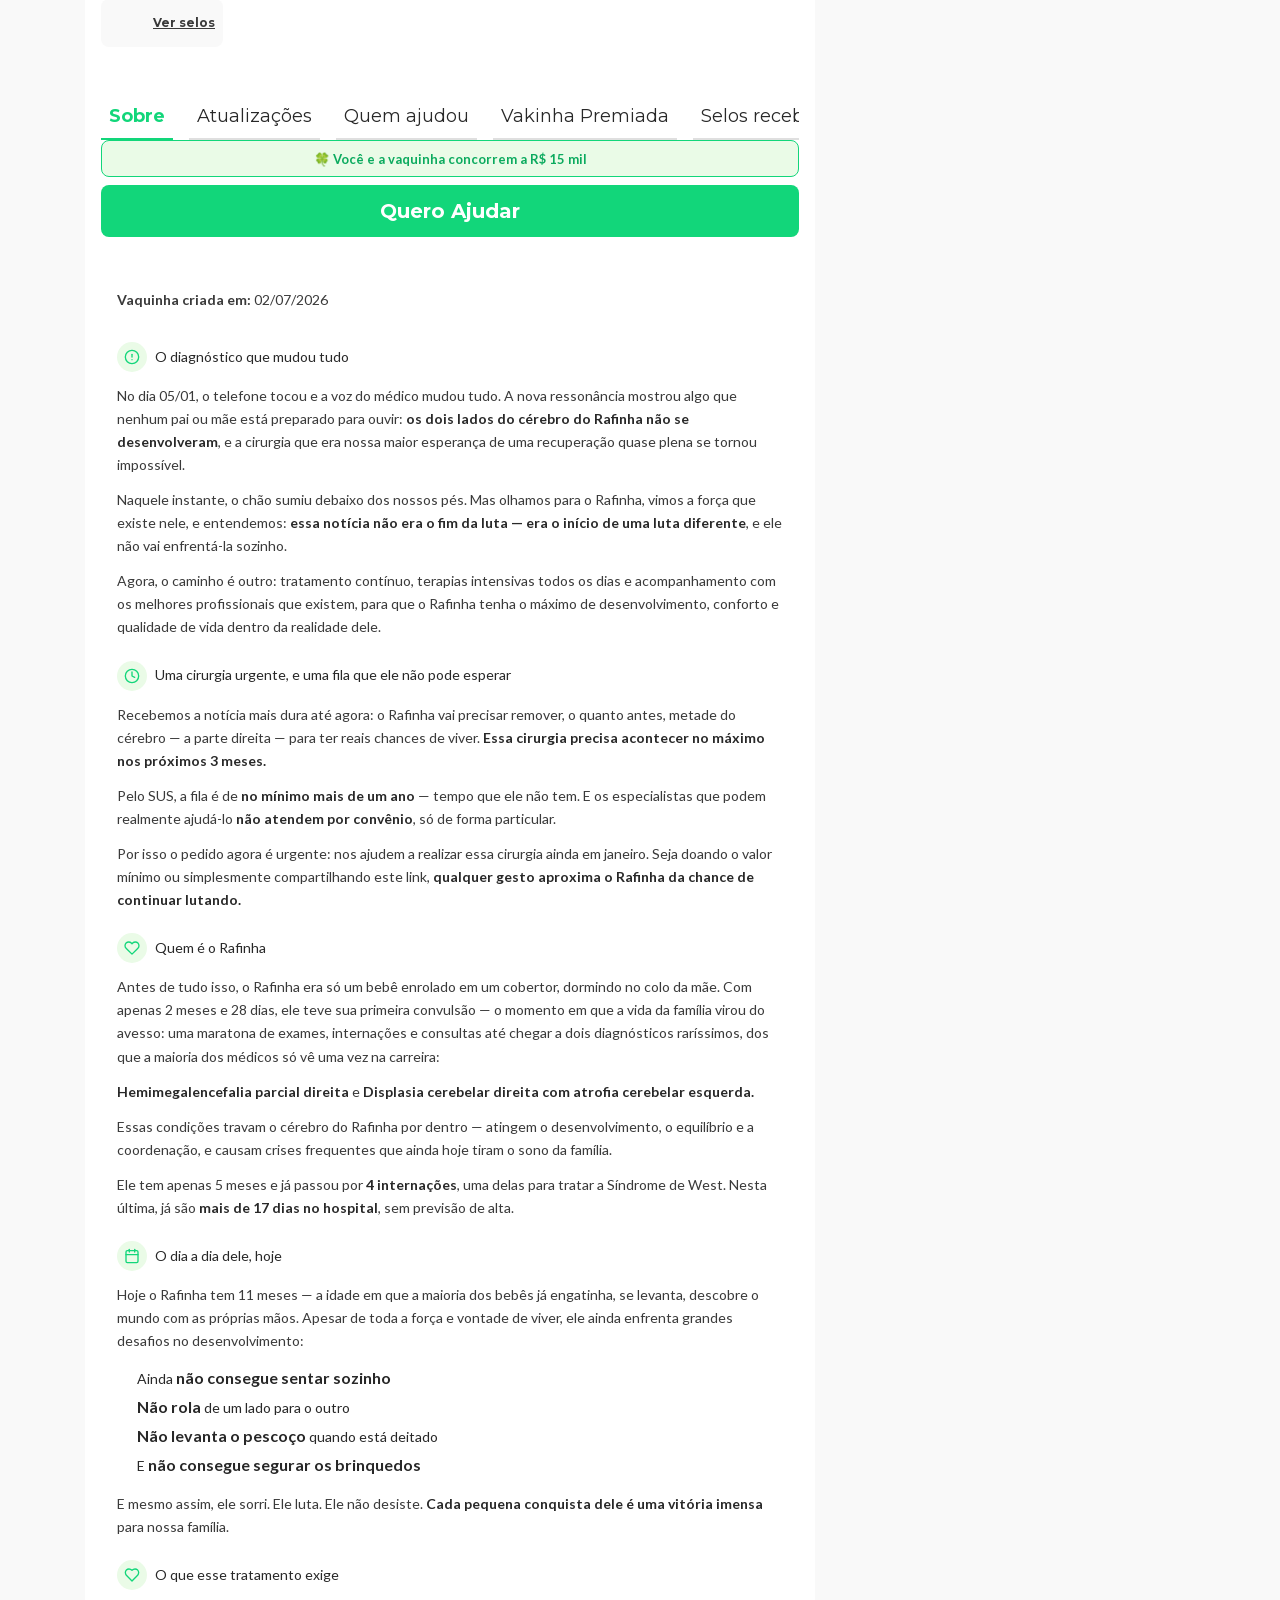
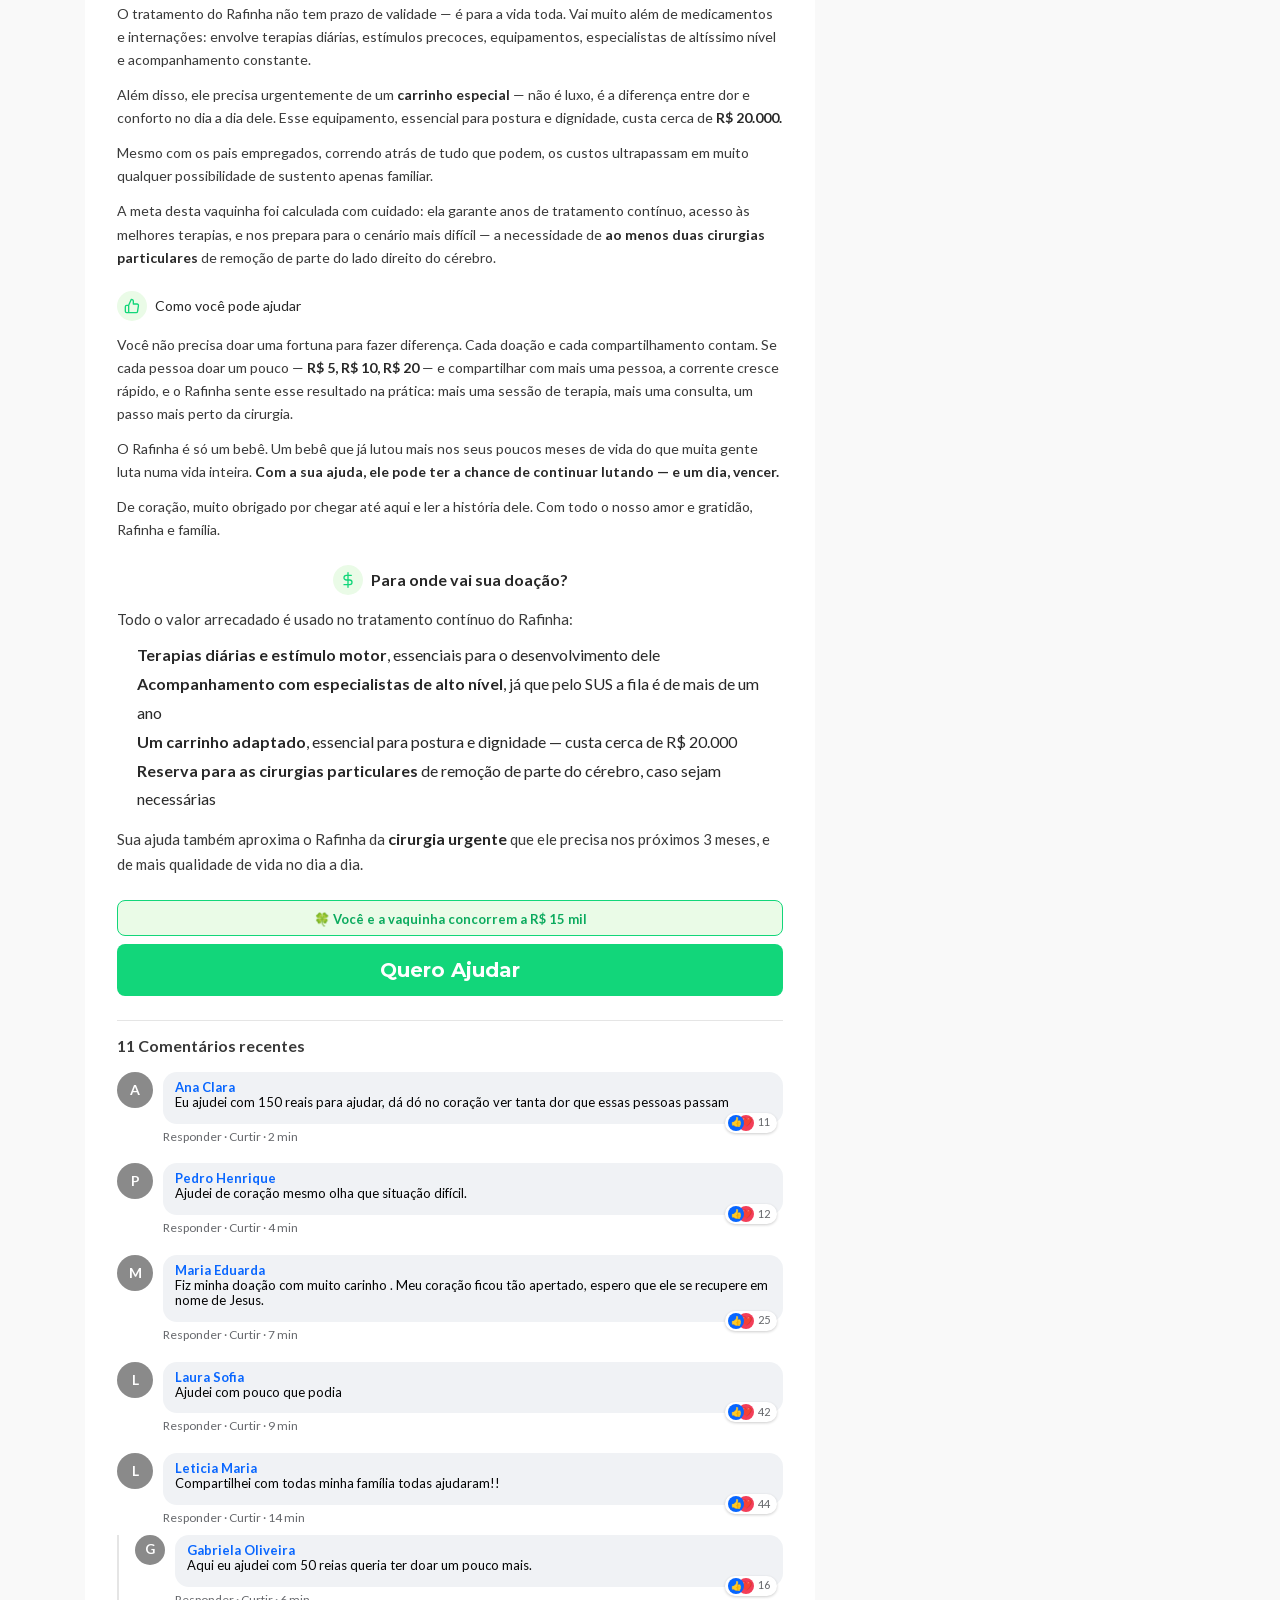
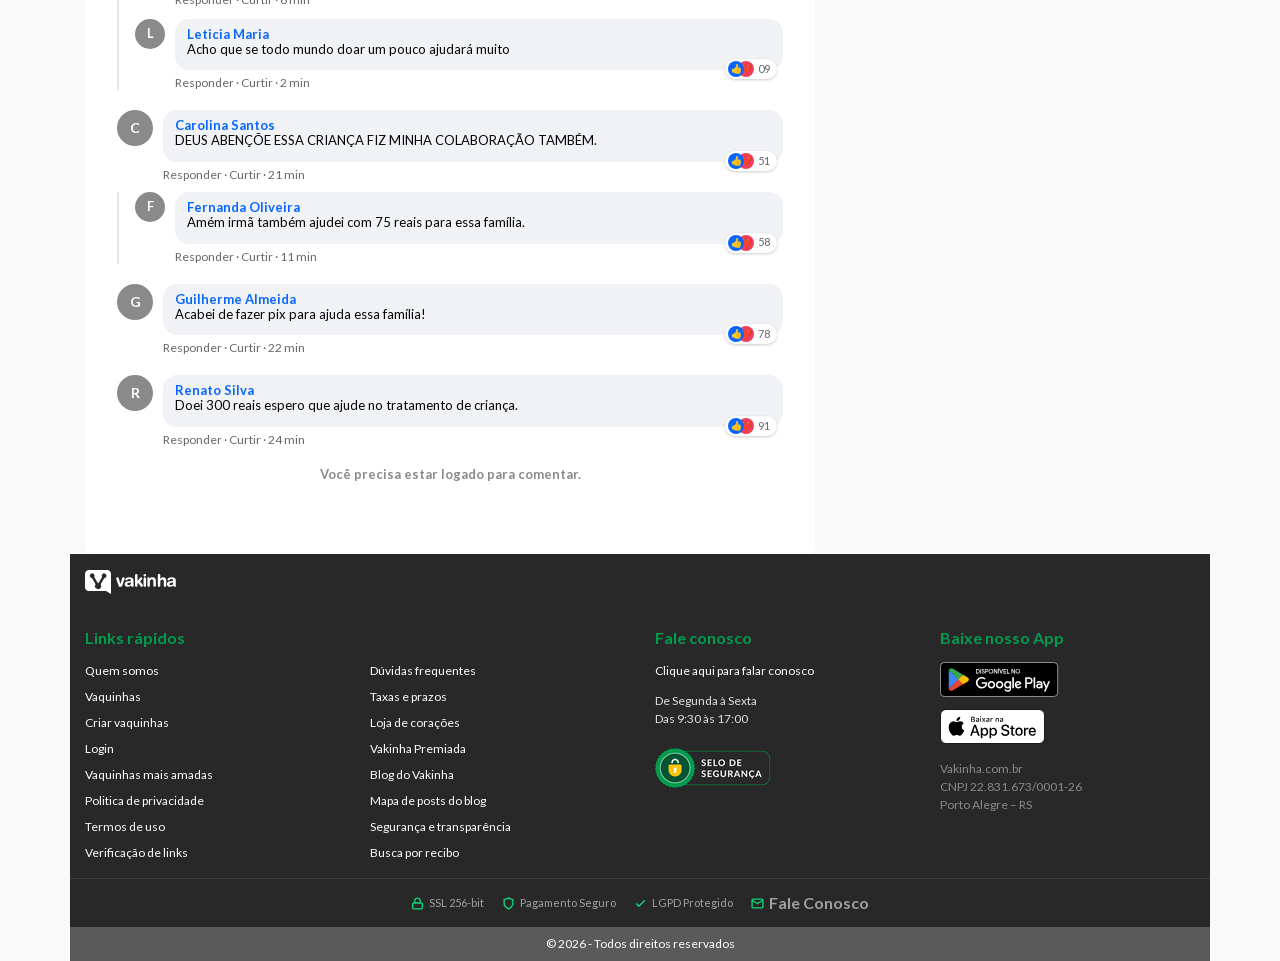
==== commit 365639c8: "first commit" ====
--- a/index.html
+++ b/index.html
@@ -5450,6 +5450,67 @@
     /* Hide "Outras histórias" section */
     .sc-dhKdcB.ikZtbn {
       display: none !important;
+    }
+  </style>
+  <style id="visual-polish">
+    @keyframes fadeInUp {
+      from { opacity: 0; transform: translateY(14px); }
+      to { opacity: 1; transform: translateY(0); }
+    }
+    .fade-in-up {
+      animation: fadeInUp 0.6s ease-out both;
+    }
+    .fade-in-up-delay1 { animation: fadeInUp 0.6s ease-out 0.08s both; }
+    .fade-in-up-delay2 { animation: fadeInUp 0.6s ease-out 0.16s both; }
+    .fade-in-up-delay3 { animation: fadeInUp 0.6s ease-out 0.24s both; }
+
+    @keyframes ctaPulse {
+      0%, 100% { box-shadow: 0 4px 14px rgba(18, 214, 122, 0.35); }
+      50% { box-shadow: 0 6px 22px rgba(18, 214, 122, 0.55); }
+    }
+    #main-cta-btn button {
+      animation: ctaPulse 2.4s ease-in-out infinite;
+      transition: transform 0.15s ease;
+    }
+    #main-cta-btn button:active {
+      transform: scale(0.97);
+    }
+
+    .story-block-icon {
+      display: inline-flex;
+      align-items: center;
+      justify-content: center;
+      width: 30px;
+      height: 30px;
+      border-radius: 50%;
+      background: #eafbe7;
+      margin-right: 8px;
+      flex-shrink: 0;
+      vertical-align: middle;
+    }
+    .story-block-title {
+      display: flex;
+      align-items: center;
+    }
+
+    .hero-photo-frame {
+      box-shadow: 0 8px 28px rgba(0,0,0,0.16);
+      transition: box-shadow 0.3s ease;
+    }
+
+    #inline-stats {
+      background: #fbfdfc;
+      border: 1px solid #eef2f0;
+      border-radius: 14px;
+      padding: 16px;
+      box-shadow: 0 2px 10px rgba(0,0,0,0.04);
+    }
+
+    a, button {
+      transition: opacity 0.15s ease, transform 0.15s ease, box-shadow 0.15s ease;
+    }
+    button:active {
+      transform: scale(0.98);
     }
   </style>
 </head>
@@ -5998,10 +6059,10 @@
     <div class="sc-aXZVg sc-3762d086-5 gduZIE csbZFG">
       <div class="sc-gEvEer eWGeoZ">
         <div class="sc-eqUAAy khNLdt">
-          <div style="text-align:center;width:100%;padding:0 12px;margin-bottom:12px;"><div class="sc-dhKdcB eLCTpX" style="justify-content:center;display:flex;align-items:center;gap:6px;"><div class="sc-fqkvVR jCjieJ">Saúde / Tratamentos</div><div class="sc-dhKdcB cNrkXr" style="display:flex;align-items:center;"><span class="sc-fhzFiK jQYDLI"><svg width="18" height="18" viewBox="0 0 24 24" fill="#8a8a8a"><path d="M12 2C8.13 2 5 5.13 5 9c0 5.25 7 13 7 13s7-7.75 7-13c0-3.87-3.13-7-7-7m0 9.5c-1.38 0-2.5-1.12-2.5-2.5s1.12-2.5 2.5-2.5 2.5 1.12 2.5 2.5-1.12 2.5-2.5 2.5"/></svg></span><div class="sc-fqkvVR jCjieJ">Porto Alegre / RS</div></div></div><h1 class="sc-fqkvVR eMKAgq" style="text-align:center;margin-top:10px;">Rafinha tem só 3 meses para conseguir a cirurgia que pode salvar sua vida</h1></div><div class="sc-dhKdcB fbcXCJ sc-3762d086-0 bCJFkt">
+          <div class="fade-in-up" style="text-align:center;width:100%;padding:0 12px;margin-bottom:12px;"><div class="sc-dhKdcB eLCTpX" style="justify-content:center;display:flex;align-items:center;gap:6px;"><div class="sc-fqkvVR jCjieJ">Saúde / Tratamentos</div><div class="sc-dhKdcB cNrkXr" style="display:flex;align-items:center;"><span class="sc-fhzFiK jQYDLI"><svg width="18" height="18" viewBox="0 0 24 24" fill="#8a8a8a"><path d="M12 2C8.13 2 5 5.13 5 9c0 5.25 7 13 7 13s7-7.75 7-13c0-3.87-3.13-7-7-7m0 9.5c-1.38 0-2.5-1.12-2.5-2.5s1.12-2.5 2.5-2.5 2.5 1.12 2.5 2.5-1.12 2.5-2.5 2.5"/></svg></span><div class="sc-fqkvVR jCjieJ">Porto Alegre / RS</div></div></div><h1 class="sc-fqkvVR eMKAgq" style="text-align:center;margin-top:10px;">Rafinha tem só 3 meses para conseguir a cirurgia que pode salvar sua vida</h1></div><div class="fade-in-up-delay1 sc-dhKdcB fbcXCJ sc-3762d086-0 bCJFkt">
             <div class="sc-dhKdcB dXnPLT">
               <div class="sc-f02dafb3-1 gdoSnV">
-                <figure role="button" tabindex="0" class="sc-3762d086-2 kXimit">
+                <figure role="button" tabindex="0" class="sc-3762d086-2 kXimit hero-photo-frame">
                   <img src="images/f3a66038-1641-4a28-963e-36602d174f13.jpeg"
                     alt="Ajude o cérebro do Rafinha a continuar tentando" decoding="sync" loading="eager"
                     fetchpriority="high" style="object-fit:cover" class="sc-3762d086-3 cHoFmu">
@@ -6114,7 +6175,7 @@
                   <div class="sc-fqkvVR IPZdF" data-cy="campaign-toolbar">Compartilhar</div>
                 </button>
               </div>
-              <div id="inline-stats" style="width:100%;margin-top:16px;">
+              <div id="inline-stats" class="fade-in-up-delay2" style="width:100%;margin-top:16px;">
                 <div style="margin-bottom:4px;">
                   <div style="height:4px;background:#f1f0f0;border-radius:8px;overflow:hidden;margin-bottom:12px;">
                     <div style="width:25.12%;height:100%;background:#12D67A;border-radius:8px;"></div>
@@ -6222,14 +6283,14 @@
                 <div class="sc-dhKdcB fTlPur">
                 </div>
                 <div class="sc-f294cd4b-1 tFbcg">
-<div style="margin-bottom:22px;"><div style="font-size:18px;font-weight:700;color:#1a1a1a;font-family:'Lato',arial;margin-bottom:12px;line-height:1.3;">O diagnóstico que mudou tudo</div><p style="font-size:15px;line-height:1.65;color:#3a3a3a;font-family:'Lato',arial;margin-bottom:12px;">No dia 05/01, o telefone tocou e a voz do médico mudou tudo. A nova ressonância mostrou algo que nenhum pai ou mãe está preparado para ouvir: <strong>os dois lados do cérebro do Rafinha não se desenvolveram</strong>, e a cirurgia que era nossa maior esperança de uma recuperação quase plena se tornou impossível.</p><p style="font-size:15px;line-height:1.65;color:#3a3a3a;font-family:'Lato',arial;margin-bottom:12px;">Naquele instante, o chão sumiu debaixo dos nossos pés. Mas olhamos para o Rafinha, vimos a força que existe nele, e entendemos: <strong>essa notícia não era o fim da luta — era o início de uma luta diferente</strong>, e ele não vai enfrentá-la sozinho.</p><p style="font-size:15px;line-height:1.65;color:#3a3a3a;font-family:'Lato',arial;margin-bottom:12px;">Agora, o caminho é outro: tratamento contínuo, terapias intensivas todos os dias e acompanhamento com os melhores profissionais que existem, para que o Rafinha tenha o máximo de desenvolvimento, conforto e qualidade de vida dentro da realidade dele.</p></div>
-<div style="margin-bottom:22px;"><div style="font-size:18px;font-weight:700;color:#1a1a1a;font-family:'Lato',arial;margin-bottom:12px;line-height:1.3;">Uma cirurgia urgente, e uma fila que ele não pode esperar</div><p style="font-size:15px;line-height:1.65;color:#3a3a3a;font-family:'Lato',arial;margin-bottom:12px;">Recebemos a notícia mais dura até agora: o Rafinha vai precisar remover, o quanto antes, metade do cérebro — a parte direita — para ter reais chances de viver. <strong>Essa cirurgia precisa acontecer no máximo nos próximos 3 meses.</strong></p><p style="font-size:15px;line-height:1.65;color:#3a3a3a;font-family:'Lato',arial;margin-bottom:12px;">Pelo SUS, a fila é de <strong>no mínimo mais de um ano</strong> — tempo que ele não tem. E os especialistas que podem realmente ajudá-lo <strong>não atendem por convênio</strong>, só de forma particular.</p><p style="font-size:15px;line-height:1.65;color:#3a3a3a;font-family:'Lato',arial;margin-bottom:12px;">Por isso o pedido agora é urgente: nos ajudem a realizar essa cirurgia ainda em janeiro. Seja doando o valor mínimo ou simplesmente compartilhando este link, <strong>qualquer gesto aproxima o Rafinha da chance de continuar lutando.</strong></p></div>
-<div style="margin-bottom:22px;"><div style="font-size:18px;font-weight:700;color:#1a1a1a;font-family:'Lato',arial;margin-bottom:12px;line-height:1.3;">Quem é o Rafinha</div><p style="font-size:15px;line-height:1.65;color:#3a3a3a;font-family:'Lato',arial;margin-bottom:12px;">Antes de tudo isso, o Rafinha era só um bebê enrolado em um cobertor, dormindo no colo da mãe. Com apenas 2 meses e 28 dias, ele teve sua primeira convulsão — o momento em que a vida da família virou do avesso: uma maratona de exames, internações e consultas até chegar a dois diagnósticos raríssimos, dos que a maioria dos médicos só vê uma vez na carreira:</p><p style="font-size:15px;line-height:1.65;color:#3a3a3a;font-family:'Lato',arial;margin-bottom:12px;"><strong>Hemimegalencefalia parcial direita</strong> e <strong>Displasia cerebelar direita com atrofia cerebelar esquerda.</strong></p><p style="font-size:15px;line-height:1.65;color:#3a3a3a;font-family:'Lato',arial;margin-bottom:12px;">Essas condições travam o cérebro do Rafinha por dentro — atingem o desenvolvimento, o equilíbrio e a coordenação, e causam crises frequentes que ainda hoje tiram o sono da família.</p><p style="font-size:15px;line-height:1.65;color:#3a3a3a;font-family:'Lato',arial;margin-bottom:12px;">Ele tem apenas 5 meses e já passou por <strong>4 internações</strong>, uma delas para tratar a Síndrome de West. Nesta última, já são <strong>mais de 17 dias no hospital</strong>, sem previsão de alta.</p></div>
-<div style="margin-bottom:22px;"><div style="font-size:18px;font-weight:700;color:#1a1a1a;font-family:'Lato',arial;margin-bottom:12px;line-height:1.3;">O dia a dia dele, hoje</div><p style="font-size:15px;line-height:1.65;color:#3a3a3a;font-family:'Lato',arial;margin-bottom:12px;">Hoje o Rafinha tem 11 meses — a idade em que a maioria dos bebês já engatinha, se levanta, descobre o mundo com as próprias mãos. Apesar de toda a força e vontade de viver, ele ainda enfrenta grandes desafios no desenvolvimento:</p><ul style="font-size:15px;line-height:1.8;color:#3a3a3a;font-family:'Lato',arial;margin:0 0 12px;padding-left:20px;"><li>Ainda <strong>não consegue sentar sozinho</strong></li><li><strong>Não rola</strong> de um lado para o outro</li><li><strong>Não levanta o pescoço</strong> quando está deitado</li><li>E <strong>não consegue segurar os brinquedos</strong></li></ul><p style="font-size:15px;line-height:1.65;color:#3a3a3a;font-family:'Lato',arial;margin-bottom:12px;">E mesmo assim, ele sorri. Ele luta. Ele não desiste. <strong>Cada pequena conquista dele é uma vitória imensa</strong> para nossa família.</p></div>
-<div style="margin-bottom:22px;"><div style="font-size:18px;font-weight:700;color:#1a1a1a;font-family:'Lato',arial;margin-bottom:12px;line-height:1.3;">O que esse tratamento exige</div><p style="font-size:15px;line-height:1.65;color:#3a3a3a;font-family:'Lato',arial;margin-bottom:12px;">O tratamento do Rafinha não tem prazo de validade — é para a vida toda. Vai muito além de medicamentos e internações: envolve terapias diárias, estímulos precoces, equipamentos, especialistas de altíssimo nível e acompanhamento constante.</p><p style="font-size:15px;line-height:1.65;color:#3a3a3a;font-family:'Lato',arial;margin-bottom:12px;">Além disso, ele precisa urgentemente de um <strong>carrinho especial</strong> — não é luxo, é a diferença entre dor e conforto no dia a dia dele. Esse equipamento, essencial para postura e dignidade, custa cerca de <strong>R$ 20.000.</strong></p><p style="font-size:15px;line-height:1.65;color:#3a3a3a;font-family:'Lato',arial;margin-bottom:12px;">Mesmo com os pais empregados, correndo atrás de tudo que podem, os custos ultrapassam em muito qualquer possibilidade de sustento apenas familiar.</p><p style="font-size:15px;line-height:1.65;color:#3a3a3a;font-family:'Lato',arial;margin-bottom:12px;">A meta desta vaquinha foi calculada com cuidado: ela garante anos de tratamento contínuo, acesso às melhores terapias, e nos prepara para o cenário mais difícil — a necessidade de <strong>ao menos duas cirurgias particulares</strong> de remoção de parte do lado direito do cérebro.</p></div>
-<div style="margin-bottom:22px;"><div style="font-size:18px;font-weight:700;color:#1a1a1a;font-family:'Lato',arial;margin-bottom:12px;line-height:1.3;">Como você pode ajudar</div><p style="font-size:15px;line-height:1.65;color:#3a3a3a;font-family:'Lato',arial;margin-bottom:12px;">Você não precisa doar uma fortuna para fazer diferença. Cada doação e cada compartilhamento contam. Se cada pessoa doar um pouco — <strong>R$ 5, R$ 10, R$ 20</strong> — e compartilhar com mais uma pessoa, a corrente cresce rápido, e o Rafinha sente esse resultado na prática: mais uma sessão de terapia, mais uma consulta, um passo mais perto da cirurgia.</p><p style="font-size:15px;line-height:1.65;color:#3a3a3a;font-family:'Lato',arial;margin-bottom:12px;">O Rafinha é só um bebê. Um bebê que já lutou mais nos seus poucos meses de vida do que muita gente luta numa vida inteira. <strong>Com a sua ajuda, ele pode ter a chance de continuar lutando — e um dia, vencer.</strong></p><p style="font-size:15px;line-height:1.65;color:#3a3a3a;font-family:'Lato',arial;margin-bottom:12px;">De coração, muito obrigado por chegar até aqui e ler a história dele. Com todo o nosso amor e gratidão, Rafinha e família.</p></div>
+<div style="margin-bottom:22px;"><div class="story-block-title" style="font-size:18px;font-weight:700;color:#1a1a1a;font-family:'Lato',arial;margin-bottom:12px;line-height:1.3;"><span class="story-block-icon"><svg width="16" height="16" viewBox="0 0 24 24" fill="none" stroke="#12D67A" stroke-width="2" stroke-linecap="round" stroke-linejoin="round"><circle cx="12" cy="12" r="10"></circle><line x1="12" y1="8" x2="12" y2="12"></line><line x1="12" y1="16" x2="12.01" y2="16"></line></svg></span><span>O diagnóstico que mudou tudo</span></div><p style="font-size:15px;line-height:1.65;color:#3a3a3a;font-family:'Lato',arial;margin-bottom:12px;">No dia 05/01, o telefone tocou e a voz do médico mudou tudo. A nova ressonância mostrou algo que nenhum pai ou mãe está preparado para ouvir: <strong>os dois lados do cérebro do Rafinha não se desenvolveram</strong>, e a cirurgia que era nossa maior esperança de uma recuperação quase plena se tornou impossível.</p><p style="font-size:15px;line-height:1.65;color:#3a3a3a;font-family:'Lato',arial;margin-bottom:12px;">Naquele instante, o chão sumiu debaixo dos nossos pés. Mas olhamos para o Rafinha, vimos a força que existe nele, e entendemos: <strong>essa notícia não era o fim da luta — era o início de uma luta diferente</strong>, e ele não vai enfrentá-la sozinho.</p><p style="font-size:15px;line-height:1.65;color:#3a3a3a;font-family:'Lato',arial;margin-bottom:12px;">Agora, o caminho é outro: tratamento contínuo, terapias intensivas todos os dias e acompanhamento com os melhores profissionais que existem, para que o Rafinha tenha o máximo de desenvolvimento, conforto e qualidade de vida dentro da realidade dele.</p></div>
+<div style="margin-bottom:22px;"><div class="story-block-title" style="font-size:18px;font-weight:700;color:#1a1a1a;font-family:'Lato',arial;margin-bottom:12px;line-height:1.3;"><span class="story-block-icon"><svg width="16" height="16" viewBox="0 0 24 24" fill="none" stroke="#12D67A" stroke-width="2" stroke-linecap="round" stroke-linejoin="round"><circle cx="12" cy="12" r="10"></circle><polyline points="12 6 12 12 16 14"></polyline></svg></span><span>Uma cirurgia urgente, e uma fila que ele não pode esperar</span></div><p style="font-size:15px;line-height:1.65;color:#3a3a3a;font-family:'Lato',arial;margin-bottom:12px;">Recebemos a notícia mais dura até agora: o Rafinha vai precisar remover, o quanto antes, metade do cérebro — a parte direita — para ter reais chances de viver. <strong>Essa cirurgia precisa acontecer no máximo nos próximos 3 meses.</strong></p><p style="font-size:15px;line-height:1.65;color:#3a3a3a;font-family:'Lato',arial;margin-bottom:12px;">Pelo SUS, a fila é de <strong>no mínimo mais de um ano</strong> — tempo que ele não tem. E os especialistas que podem realmente ajudá-lo <strong>não atendem por convênio</strong>, só de forma particular.</p><p style="font-size:15px;line-height:1.65;color:#3a3a3a;font-family:'Lato',arial;margin-bottom:12px;">Por isso o pedido agora é urgente: nos ajudem a realizar essa cirurgia ainda em janeiro. Seja doando o valor mínimo ou simplesmente compartilhando este link, <strong>qualquer gesto aproxima o Rafinha da chance de continuar lutando.</strong></p></div>
+<div style="margin-bottom:22px;"><div class="story-block-title" style="font-size:18px;font-weight:700;color:#1a1a1a;font-family:'Lato',arial;margin-bottom:12px;line-height:1.3;"><span class="story-block-icon"><svg width="16" height="16" viewBox="0 0 24 24" fill="none" stroke="#12D67A" stroke-width="2" stroke-linecap="round" stroke-linejoin="round"><path d="M20.84 4.61a5.5 5.5 0 0 0-7.78 0L12 5.67l-1.06-1.06a5.5 5.5 0 0 0-7.78 7.78l1.06 1.06L12 21.23l7.78-7.78 1.06-1.06a5.5 5.5 0 0 0 0-7.78z"></path></svg></span><span>Quem é o Rafinha</span></div><p style="font-size:15px;line-height:1.65;color:#3a3a3a;font-family:'Lato',arial;margin-bottom:12px;">Antes de tudo isso, o Rafinha era só um bebê enrolado em um cobertor, dormindo no colo da mãe. Com apenas 2 meses e 28 dias, ele teve sua primeira convulsão — o momento em que a vida da família virou do avesso: uma maratona de exames, internações e consultas até chegar a dois diagnósticos raríssimos, dos que a maioria dos médicos só vê uma vez na carreira:</p><p style="font-size:15px;line-height:1.65;color:#3a3a3a;font-family:'Lato',arial;margin-bottom:12px;"><strong>Hemimegalencefalia parcial direita</strong> e <strong>Displasia cerebelar direita com atrofia cerebelar esquerda.</strong></p><p style="font-size:15px;line-height:1.65;color:#3a3a3a;font-family:'Lato',arial;margin-bottom:12px;">Essas condições travam o cérebro do Rafinha por dentro — atingem o desenvolvimento, o equilíbrio e a coordenação, e causam crises frequentes que ainda hoje tiram o sono da família.</p><p style="font-size:15px;line-height:1.65;color:#3a3a3a;font-family:'Lato',arial;margin-bottom:12px;">Ele tem apenas 5 meses e já passou por <strong>4 internações</strong>, uma delas para tratar a Síndrome de West. Nesta última, já são <strong>mais de 17 dias no hospital</strong>, sem previsão de alta.</p></div>
+<div style="margin-bottom:22px;"><div class="story-block-title" style="font-size:18px;font-weight:700;color:#1a1a1a;font-family:'Lato',arial;margin-bottom:12px;line-height:1.3;"><span class="story-block-icon"><svg width="16" height="16" viewBox="0 0 24 24" fill="none" stroke="#12D67A" stroke-width="2" stroke-linecap="round" stroke-linejoin="round"><rect x="3" y="4" width="18" height="18" rx="2" ry="2"></rect><line x1="16" y1="2" x2="16" y2="6"></line><line x1="8" y1="2" x2="8" y2="6"></line><line x1="3" y1="10" x2="21" y2="10"></line></svg></span><span>O dia a dia dele, hoje</span></div><p style="font-size:15px;line-height:1.65;color:#3a3a3a;font-family:'Lato',arial;margin-bottom:12px;">Hoje o Rafinha tem 11 meses — a idade em que a maioria dos bebês já engatinha, se levanta, descobre o mundo com as próprias mãos. Apesar de toda a força e vontade de viver, ele ainda enfrenta grandes desafios no desenvolvimento:</p><ul style="font-size:15px;line-height:1.8;color:#3a3a3a;font-family:'Lato',arial;margin:0 0 12px;padding-left:20px;"><li>Ainda <strong>não consegue sentar sozinho</strong></li><li><strong>Não rola</strong> de um lado para o outro</li><li><strong>Não levanta o pescoço</strong> quando está deitado</li><li>E <strong>não consegue segurar os brinquedos</strong></li></ul><p style="font-size:15px;line-height:1.65;color:#3a3a3a;font-family:'Lato',arial;margin-bottom:12px;">E mesmo assim, ele sorri. Ele luta. Ele não desiste. <strong>Cada pequena conquista dele é uma vitória imensa</strong> para nossa família.</p></div>
+<div style="margin-bottom:22px;"><div class="story-block-title" style="font-size:18px;font-weight:700;color:#1a1a1a;font-family:'Lato',arial;margin-bottom:12px;line-height:1.3;"><span class="story-block-icon"><svg width="16" height="16" viewBox="0 0 24 24" fill="none" stroke="#12D67A" stroke-width="2" stroke-linecap="round" stroke-linejoin="round"><path d="M19 14c1.49-1.46 3-3.21 3-5.5A5.5 5.5 0 0 0 16.5 3c-1.76 0-3 .5-4.5 2-1.5-1.5-2.74-2-4.5-2A5.5 5.5 0 0 0 2 8.5c0 2.29 1.51 4.04 3 5.5l7 7Z"></path></svg></span><span>O que esse tratamento exige</span></div><p style="font-size:15px;line-height:1.65;color:#3a3a3a;font-family:'Lato',arial;margin-bottom:12px;">O tratamento do Rafinha não tem prazo de validade — é para a vida toda. Vai muito além de medicamentos e internações: envolve terapias diárias, estímulos precoces, equipamentos, especialistas de altíssimo nível e acompanhamento constante.</p><p style="font-size:15px;line-height:1.65;color:#3a3a3a;font-family:'Lato',arial;margin-bottom:12px;">Além disso, ele precisa urgentemente de um <strong>carrinho especial</strong> — não é luxo, é a diferença entre dor e conforto no dia a dia dele. Esse equipamento, essencial para postura e dignidade, custa cerca de <strong>R$ 20.000.</strong></p><p style="font-size:15px;line-height:1.65;color:#3a3a3a;font-family:'Lato',arial;margin-bottom:12px;">Mesmo com os pais empregados, correndo atrás de tudo que podem, os custos ultrapassam em muito qualquer possibilidade de sustento apenas familiar.</p><p style="font-size:15px;line-height:1.65;color:#3a3a3a;font-family:'Lato',arial;margin-bottom:12px;">A meta desta vaquinha foi calculada com cuidado: ela garante anos de tratamento contínuo, acesso às melhores terapias, e nos prepara para o cenário mais difícil — a necessidade de <strong>ao menos duas cirurgias particulares</strong> de remoção de parte do lado direito do cérebro.</p></div>
+<div style="margin-bottom:22px;"><div class="story-block-title" style="font-size:18px;font-weight:700;color:#1a1a1a;font-family:'Lato',arial;margin-bottom:12px;line-height:1.3;"><span class="story-block-icon"><svg width="16" height="16" viewBox="0 0 24 24" fill="none" stroke="#12D67A" stroke-width="2" stroke-linecap="round" stroke-linejoin="round"><path d="M14 9V5a3 3 0 0 0-3-3l-4 9v11h11.28a2 2 0 0 0 2-1.7l1.38-9a2 2 0 0 0-2-2.3zM7 22H4a2 2 0 0 1-2-2v-7a2 2 0 0 1 2-2h3"></path></svg></span><span>Como você pode ajudar</span></div><p style="font-size:15px;line-height:1.65;color:#3a3a3a;font-family:'Lato',arial;margin-bottom:12px;">Você não precisa doar uma fortuna para fazer diferença. Cada doação e cada compartilhamento contam. Se cada pessoa doar um pouco — <strong>R$ 5, R$ 10, R$ 20</strong> — e compartilhar com mais uma pessoa, a corrente cresce rápido, e o Rafinha sente esse resultado na prática: mais uma sessão de terapia, mais uma consulta, um passo mais perto da cirurgia.</p><p style="font-size:15px;line-height:1.65;color:#3a3a3a;font-family:'Lato',arial;margin-bottom:12px;">O Rafinha é só um bebê. Um bebê que já lutou mais nos seus poucos meses de vida do que muita gente luta numa vida inteira. <strong>Com a sua ajuda, ele pode ter a chance de continuar lutando — e um dia, vencer.</strong></p><p style="font-size:15px;line-height:1.65;color:#3a3a3a;font-family:'Lato',arial;margin-bottom:12px;">De coração, muito obrigado por chegar até aqui e ler a história dele. Com todo o nosso amor e gratidão, Rafinha e família.</p></div>
                 </div>
-                <div style="margin:24px 0;"><div style="font-size:17px;font-weight:700;color:#1a1a1a;font-family:'Lato',arial;text-align:center;margin-bottom:12px;">Para onde vai sua doação?</div><div style="font-size:15px;line-height:1.6;color:#3a3a3a;font-family:'Lato',arial;margin-bottom:10px;">Todo o valor arrecadado é usado no tratamento contínuo do Rafinha:</div><ul style="font-size:15px;line-height:1.8;color:#3a3a3a;font-family:'Lato',arial;margin:0 0 12px;padding-left:20px;"><li><strong>Terapias diárias e estímulo motor</strong>, essenciais para o desenvolvimento dele</li><li><strong>Acompanhamento com especialistas de alto nível</strong>, já que pelo SUS a fila é de mais de um ano</li><li><strong>Um carrinho adaptado</strong>, essencial para postura e dignidade — custa cerca de R$ 20.000</li><li><strong>Reserva para as cirurgias particulares</strong> de remoção de parte do cérebro, caso sejam necessárias</li></ul><div style="font-size:15px;line-height:1.6;color:#3a3a3a;font-family:'Lato',arial;">Sua ajuda também aproxima o Rafinha da <strong>cirurgia urgente</strong> que ele precisa nos próximos 3 meses, e de mais qualidade de vida no dia a dia.</div></div><div style="width:100%;margin:24px 0;">
+                <div style="margin:24px 0;"><div style="font-size:17px;font-weight:700;color:#1a1a1a;font-family:'Lato',arial;text-align:center;margin-bottom:12px;display:flex;align-items:center;justify-content:center;"><span class="story-block-icon"><svg width="16" height="16" viewBox="0 0 24 24" fill="none" stroke="#12D67A" stroke-width="2" stroke-linecap="round" stroke-linejoin="round"><line x1="12" y1="1" x2="12" y2="23"></line><path d="M17 5H9.5a3.5 3.5 0 0 0 0 7h5a3.5 3.5 0 0 1 0 7H6"></path></svg></span><span>Para onde vai sua doação?</span></div><div style="font-size:15px;line-height:1.6;color:#3a3a3a;font-family:'Lato',arial;margin-bottom:10px;">Todo o valor arrecadado é usado no tratamento contínuo do Rafinha:</div><ul style="font-size:15px;line-height:1.8;color:#3a3a3a;font-family:'Lato',arial;margin:0 0 12px;padding-left:20px;"><li><strong>Terapias diárias e estímulo motor</strong>, essenciais para o desenvolvimento dele</li><li><strong>Acompanhamento com especialistas de alto nível</strong>, já que pelo SUS a fila é de mais de um ano</li><li><strong>Um carrinho adaptado</strong>, essencial para postura e dignidade — custa cerca de R$ 20.000</li><li><strong>Reserva para as cirurgias particulares</strong> de remoção de parte do cérebro, caso sejam necessárias</li></ul><div style="font-size:15px;line-height:1.6;color:#3a3a3a;font-family:'Lato',arial;">Sua ajuda também aproxima o Rafinha da <strong>cirurgia urgente</strong> que ele precisa nos próximos 3 meses, e de mais qualidade de vida no dia a dia.</div></div><div style="width:100%;margin:24px 0;">
                   <div
                     style="background:#eafbe7;border:1px solid #12D67A;border-radius:8px;padding:8px 12px;text-align:center;margin-bottom:8px;">
                     <span style="color:#0BAA5E;font-weight:700;font-size:13px;font-family:'Lato',arial;">🍀 Você e a
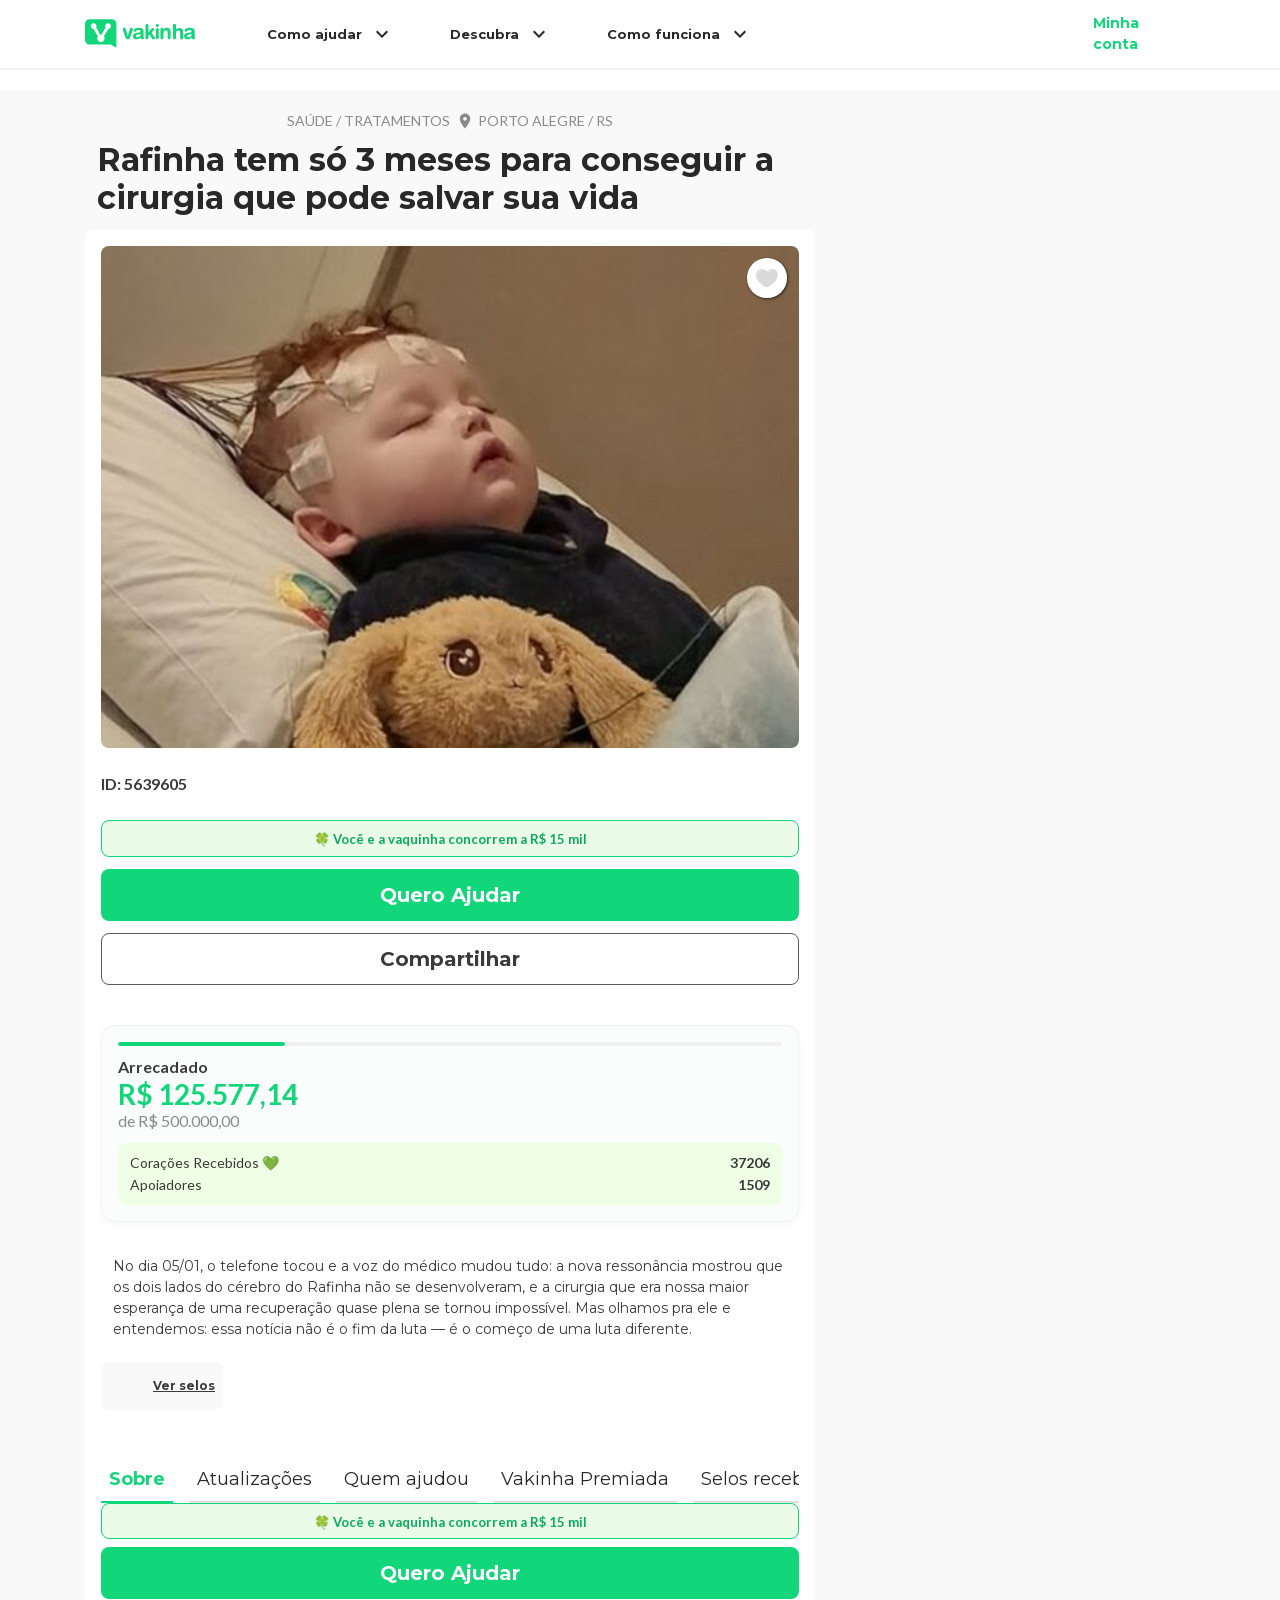
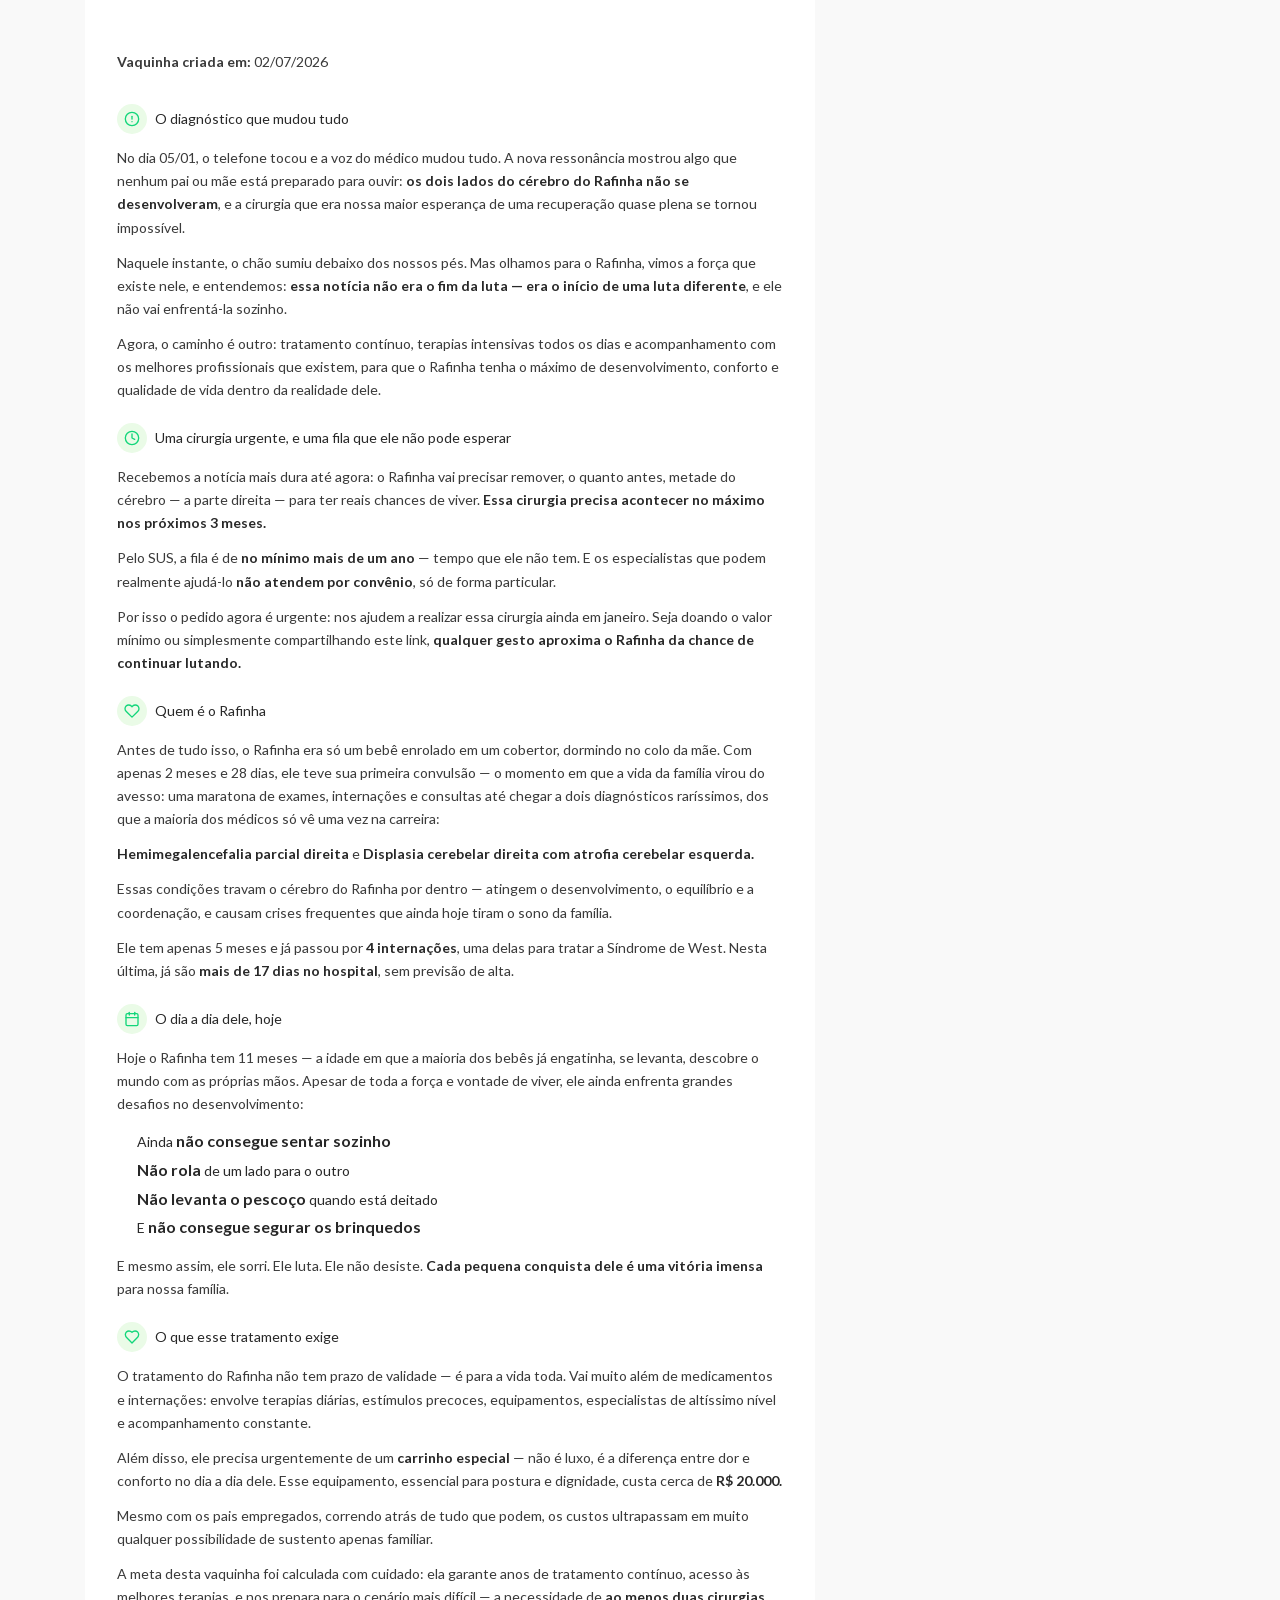
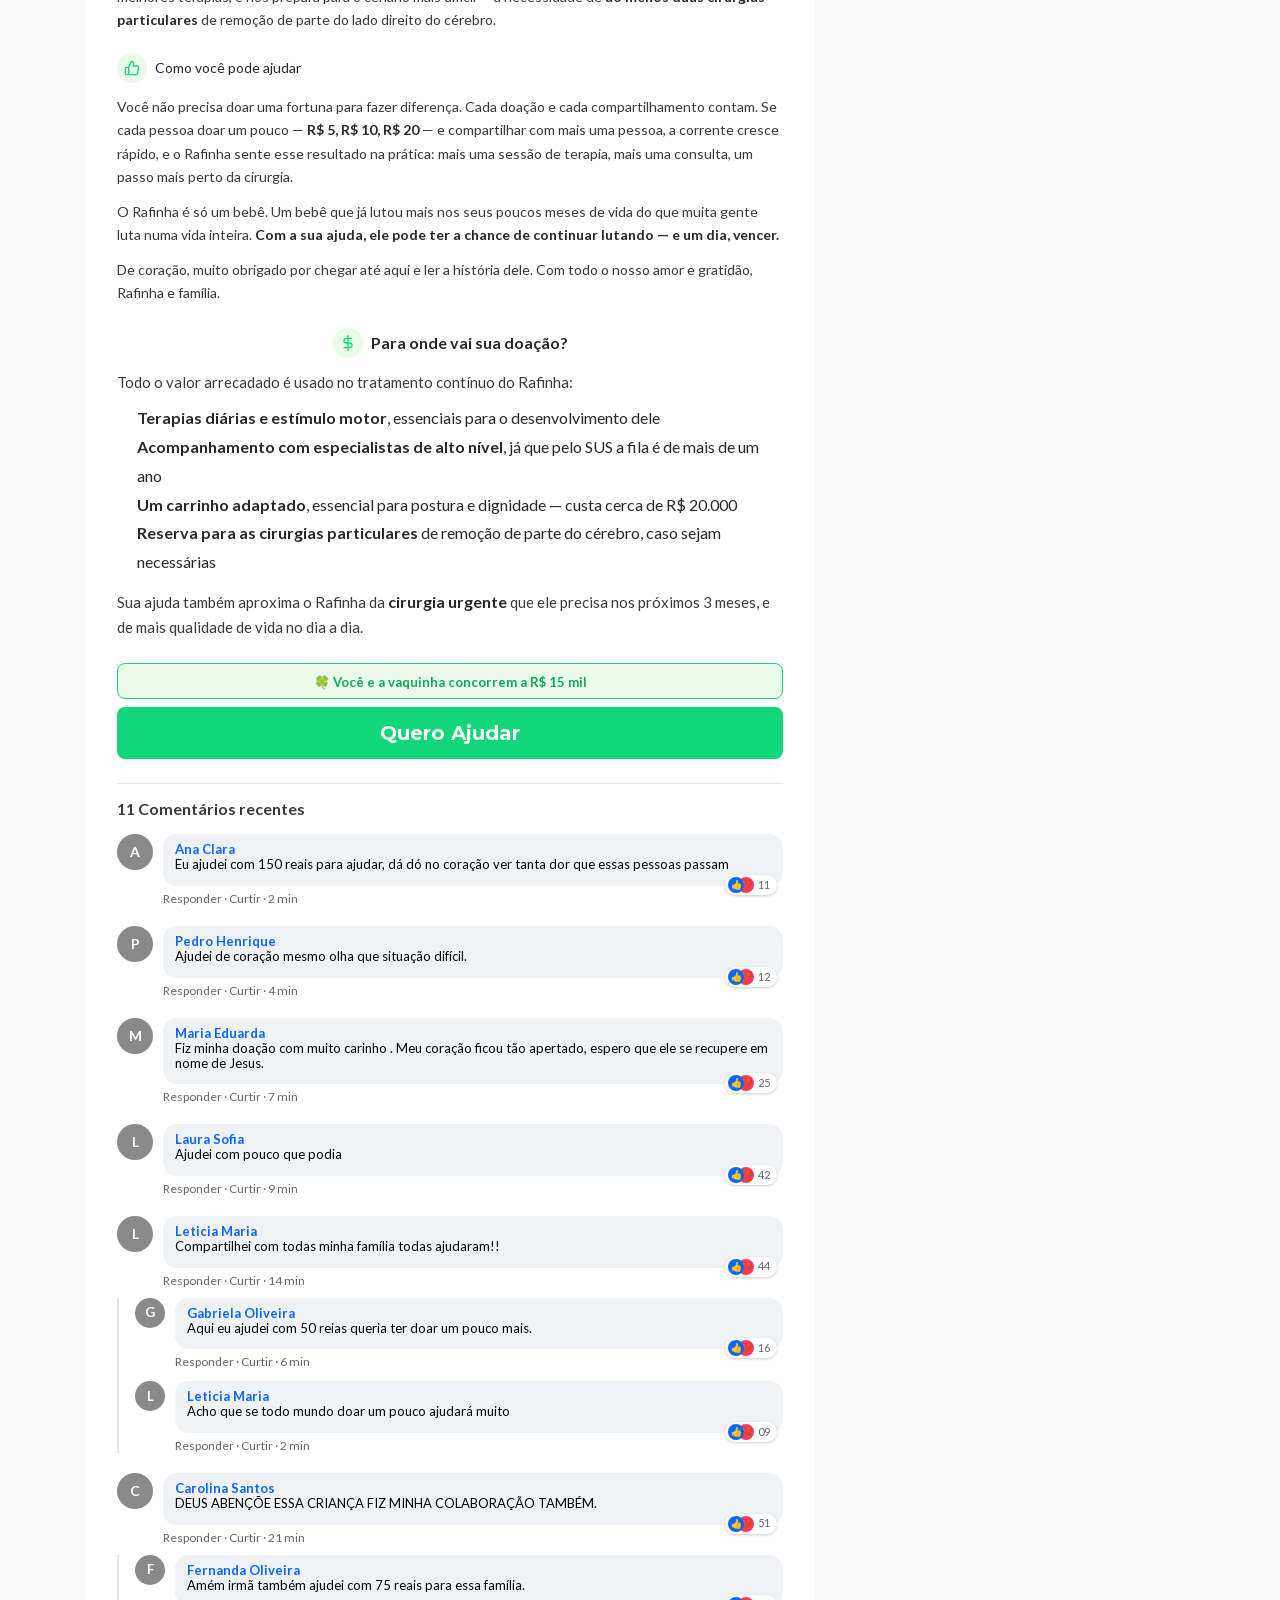
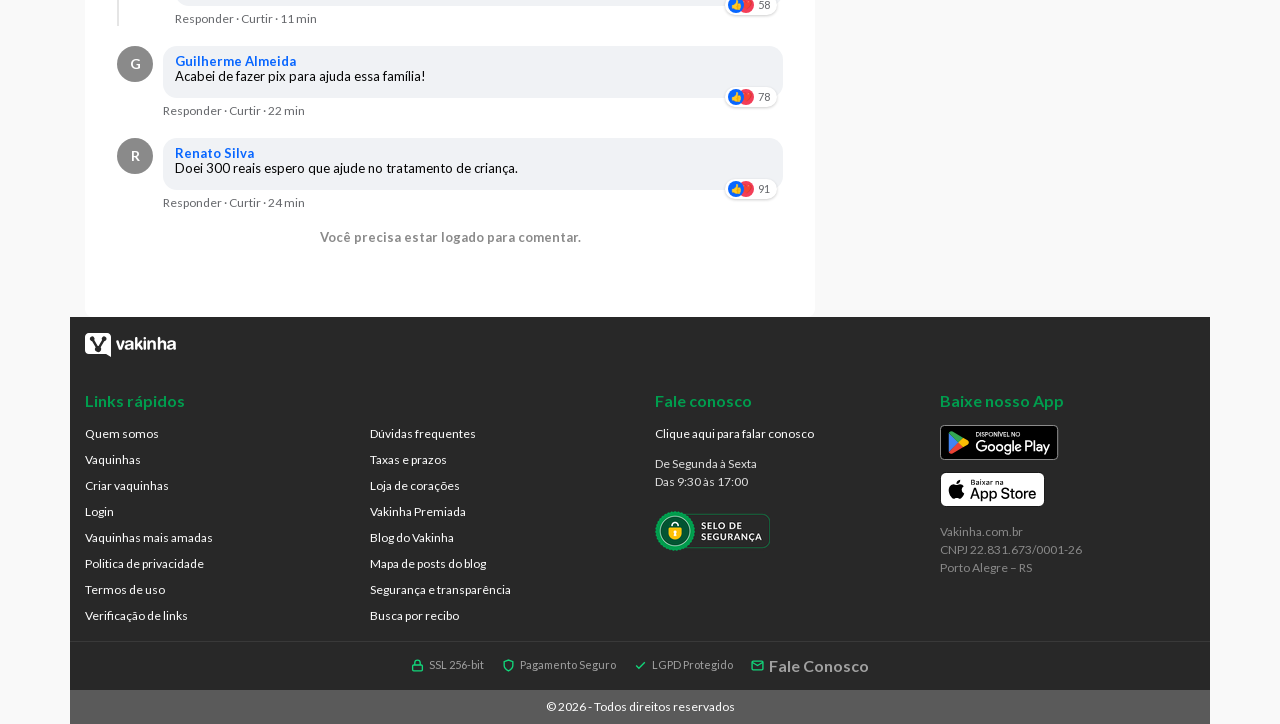
==== commit f6376b62: "first commit" ====
--- a/index.html
+++ b/index.html
@@ -6059,7 +6059,7 @@
     <div class="sc-aXZVg sc-3762d086-5 gduZIE csbZFG">
       <div class="sc-gEvEer eWGeoZ">
         <div class="sc-eqUAAy khNLdt">
-          <div class="fade-in-up" style="text-align:center;width:100%;padding:0 12px;margin-bottom:12px;"><div class="sc-dhKdcB eLCTpX" style="justify-content:center;display:flex;align-items:center;gap:6px;"><div class="sc-fqkvVR jCjieJ">Saúde / Tratamentos</div><div class="sc-dhKdcB cNrkXr" style="display:flex;align-items:center;"><span class="sc-fhzFiK jQYDLI"><svg width="18" height="18" viewBox="0 0 24 24" fill="#8a8a8a"><path d="M12 2C8.13 2 5 5.13 5 9c0 5.25 7 13 7 13s7-7.75 7-13c0-3.87-3.13-7-7-7m0 9.5c-1.38 0-2.5-1.12-2.5-2.5s1.12-2.5 2.5-2.5 2.5 1.12 2.5 2.5-1.12 2.5-2.5 2.5"/></svg></span><div class="sc-fqkvVR jCjieJ">Porto Alegre / RS</div></div></div><h1 class="sc-fqkvVR eMKAgq" style="text-align:center;margin-top:10px;">Rafinha tem só 3 meses para conseguir a cirurgia que pode salvar sua vida</h1></div><div class="fade-in-up-delay1 sc-dhKdcB fbcXCJ sc-3762d086-0 bCJFkt">
+          <div class="fade-in-up" style="text-align:center;width:100%;padding:0 12px;margin-bottom:12px;"><div class="sc-dhKdcB eLCTpX" style="justify-content:center;display:flex;align-items:center;gap:6px;"><div class="sc-fqkvVR jCjieJ">Saúde / Tratamentos</div><div class="sc-dhKdcB cNrkXr" style="display:flex;align-items:center;"><span class="sc-fhzFiK jQYDLI"><svg width="18" height="18" viewBox="0 0 24 24" fill="#8a8a8a"><path d="M12 2C8.13 2 5 5.13 5 9c0 5.25 7 13 7 13s7-7.75 7-13c0-3.87-3.13-7-7-7m0 9.5c-1.38 0-2.5-1.12-2.5-2.5s1.12-2.5 2.5-2.5 2.5 1.12 2.5 2.5-1.12 2.5-2.5 2.5"/></svg></span><div class="sc-fqkvVR jCjieJ">Porto Alegre / RS</div></div></div><h1 class="sc-fqkvVR eMKAgq" style="text-align:left;margin-top:10px;">Rafinha tem só 3 meses para conseguir a cirurgia que pode salvar sua vida</h1></div><div class="fade-in-up-delay1 sc-dhKdcB fbcXCJ sc-3762d086-0 bCJFkt">
             <div class="sc-dhKdcB dXnPLT">
               <div class="sc-f02dafb3-1 gdoSnV">
                 <figure role="button" tabindex="0" class="sc-3762d086-2 kXimit hero-photo-frame">
@@ -6067,22 +6067,6 @@
                     alt="Ajude o cérebro do Rafinha a continuar tentando" decoding="sync" loading="eager"
                     fetchpriority="high" style="object-fit:cover" class="sc-3762d086-3 cHoFmu">
                 </figure>
-                <!-- Extra photos gallery - aligned perfectly -->
-                <div id="extraPhotos"
-                  style="display:grid;grid-template-columns:repeat(3, 1fr);gap:8px;margin-top:10px;width:100%;">
-                  <div style="aspect-ratio:1;border-radius:8px;overflow:hidden;box-shadow:0 2px 6px rgba(0,0,0,0.12);">
-                    <img loading="lazy" decoding="async" src="images/rafinha1.png" alt="Rafinha 1"
-                      style="width:100%;height:100%;object-fit:cover;display:block;">
-                  </div>
-                  <div style="aspect-ratio:1;border-radius:8px;overflow:hidden;box-shadow:0 2px 6px rgba(0,0,0,0.12);">
-                    <img loading="lazy" decoding="async" src="images/rafinha-raio-x.png" alt="Rafinha Raio X"
-                      style="width:100%;height:100%;object-fit:cover;display:block;">
-                  </div>
-                  <div style="aspect-ratio:1;border-radius:8px;overflow:hidden;box-shadow:0 2px 6px rgba(0,0,0,0.12);">
-                    <img loading="lazy" decoding="async" src="images/rafinha2.png" alt="Rafinha 2"
-                      style="width:100%;height:100%;object-fit:cover;display:block;">
-                  </div>
-                </div>
                 <div class="sc-3762d086-10 bKgyRq">
                   <button type="button" data-cy="give-sticker-button" class="sc-dc56edc8-0 heRobj">
                     <svg id="heartCoreOff" xmlns="http://www.w3.org/2000/svg" width="40" height="40"
